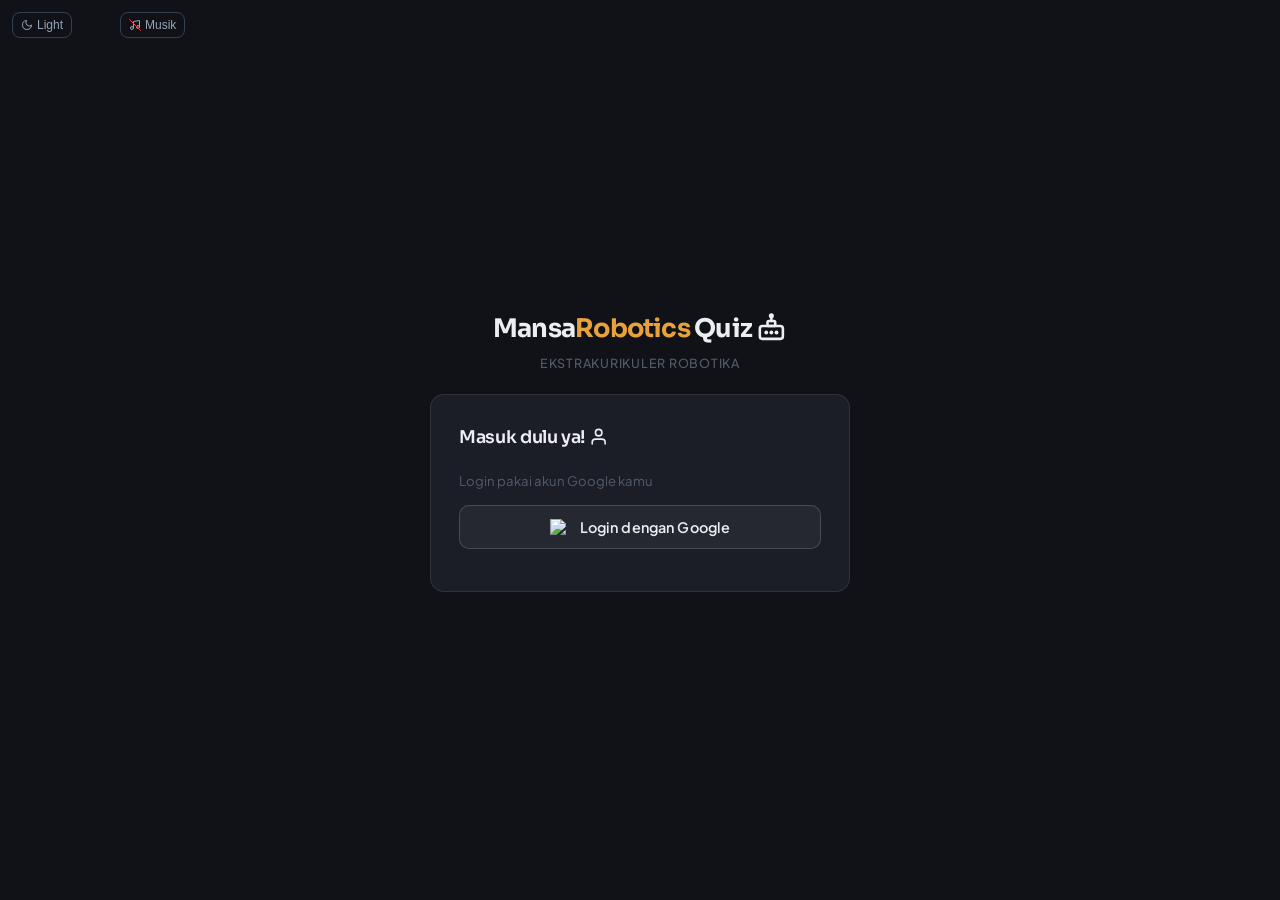
==== index.html @ 4b25a46f "Update index.html" ====
<!DOCTYPE html>
<html lang="id">
<head>
  <meta charset="UTF-8" />
  <meta name="viewport" content="width=device-width, initial-scale=1.0"/>
  <title>Mansa Robotics Quiz</title>
  <link rel="stylesheet" href="style.css" />
  <style>
    /* ===== LIGHT MODE ===== */
    body.light-mode { background:#f1f5f9 !important; color:#1e293b !important; }
    body.light-mode .card { background:#ffffff !important; border-color:#e2e8f0 !important; }
    body.light-mode .card h2, body.light-mode .card p { color:#1e293b !important; }
    body.light-mode .info-text { color:#475569 !important; }
    body.light-mode input[type="text"] { background:#f8fafc !important; border-color:#cbd5e1 !important; color:#1e293b !important; }
    body.light-mode .player-list li { background:#f8fafc !important; border-color:#e2e8f0 !important; color:#1e293b !important; }
    body.light-mode .room-code { color:#0f172a !important; background:#e0f2fe !important; }
    body.light-mode .logo { color:#0f172a !important; }
    body.light-mode .logo span { color:#f97316 !important; }
    body.light-mode .subtitle { color:#64748b !important; }
    body.light-mode .option-btn { background:#f8fafc !important; border-color:#cbd5e1 !important; color:#1e293b !important; }
    body.light-mode .option-btn:hover { background:#e0f2fe !important; border-color:#38bdf8 !important; }
    body.light-mode .item-slot { background:#f1f5f9 !important; border-color:#cbd5e1 !important; }
    body.light-mode .item-label { color:#475569 !important; }
    body.light-mode .streak-bar { background:#e2e8f0 !important; }
    body.light-mode .quiz-header { background:#f8fafc !important; }
    body.light-mode .progress-bar { background:#e2e8f0 !important; }
    body.light-mode .leaderboard li { background:#f8fafc !important; border-color:#e2e8f0 !important; }
    body.light-mode .modal-box, body.light-mode .item-pick-box, body.light-mode .quit-modal-box { background:#ffffff !important; border-color:#e2e8f0 !important; color:#1e293b !important; }
    body.light-mode .target-list li { background:#f8fafc !important; color:#1e293b !important; }
    body.light-mode #theme-toggle { border-color:#cbd5e1 !important; color:#475569 !important; }
    body.light-mode .error-msg { background:#fef2f2 !important; color:#dc2626 !important; }
    body.light-mode .feedback-overlay { background:rgba(241,245,249,0.85) !important; }
    body.light-mode .score-display { background:#f8fafc !important; }
    /* Multiplier badge */
    .feedback-pts { transition: color 0.2s; }
  </style>
<body>

<!-- MUSIC TOGGLE BUTTON -->
<button id="music-toggle" onclick="toggleBGM()" title="Toggle Background Music" style="position:fixed;left:120px;top:12px;z-index:9999;background:transparent;border:1px solid #334155;border-radius:8px;padding:5px 8px;cursor:pointer;color:#94a3b8;font-size:0.75rem;display:flex;align-items:center;gap:4px">
  <svg id="music-icon-on" class="ico" viewBox="0 0 24 24" fill="none" stroke="currentColor" stroke-width="2" stroke-linecap="round" stroke-linejoin="round" style="display:none"><path d="M9 18V5l12-2v13"/><circle cx="6" cy="18" r="3"/><circle cx="18" cy="16" r="3"/></svg>
  <svg id="music-icon-off" class="ico" viewBox="0 0 24 24" fill="none" stroke="currentColor" stroke-width="2" stroke-linecap="round" stroke-linejoin="round"><path d="M9 18V5l12-2v13"/><circle cx="6" cy="18" r="3"/><circle cx="18" cy="16" r="3"/><line x1="1" y1="1" x2="23" y2="23" stroke="#ef4444"/></svg>
  <span id="music-label">Musik</span>
</button>

<button id="theme-toggle" onclick="toggleTheme()" title="Toggle Dark/Light Mode" style="position:fixed;left:12px;top:12px;z-index:9999;background:transparent;border:1px solid #334155;border-radius:8px;padding:5px 8px;cursor:pointer;color:#94a3b8;font-size:0.75rem;display:flex;align-items:center;gap:4px">
  <svg id="theme-icon-dark" class="ico" viewBox="0 0 24 24" fill="none" stroke="currentColor" stroke-width="2" stroke-linecap="round" stroke-linejoin="round"><path d="M21 12.79A9 9 0 1 1 11.21 3 7 7 0 0 0 21 12.79z"/></svg>
  <svg id="theme-icon-light" class="ico" viewBox="0 0 24 24" fill="none" stroke="currentColor" stroke-width="2" stroke-linecap="round" stroke-linejoin="round" style="display:none"><circle cx="12" cy="12" r="5"/><line x1="12" y1="1" x2="12" y2="3"/><line x1="12" y1="21" x2="12" y2="23"/><line x1="4.22" y1="4.22" x2="5.64" y2="5.64"/><line x1="18.36" y1="18.36" x2="19.78" y2="19.78"/><line x1="1" y1="12" x2="3" y2="12"/><line x1="21" y1="12" x2="23" y2="12"/><line x1="4.22" y1="19.78" x2="5.64" y2="18.36"/><line x1="18.36" y1="5.64" x2="19.78" y2="4.22"/></svg>
  <span id="theme-label">Light</span>
</button>

<div style="text-align:center">
  <div class="logo">Mansa<span>Robotics</span> Quiz <svg class="ico" viewBox="0 0 24 24" fill="none" stroke="currentColor" stroke-width="2" stroke-linecap="round" stroke-linejoin="round"><rect x="3" y="11" width="18" height="10" rx="2"/><rect x="9" y="7" width="6" height="4" rx="1"/><line x1="12" y1="7" x2="12" y2="4"/><circle cx="12" cy="3" r="1"/><line x1="8" y1="16" x2="8" y2="16" stroke-width="3"/><line x1="12" y1="16" x2="12" y2="16" stroke-width="3"/><line x1="16" y1="16" x2="16" y2="16" stroke-width="3"/></svg></div>
  <div class="subtitle">Ekstrakurikuler Robotika</div>
</div>

<!-- SCREEN: LOGIN -->
<div class="card screen active" id="screen-login">
  <h2>Masuk dulu ya! <svg class="ico" viewBox="0 0 24 24" fill="none" stroke="currentColor" stroke-width="2" stroke-linecap="round" stroke-linejoin="round"><path d="M20 21v-2a4 4 0 0 0-4-4H8a4 4 0 0 0-4 4v2"/><circle cx="12" cy="7" r="4"/></svg></h2>
  <p class="info-text">Login pakai akun Google kamu</p>
  <button class="btn btn-google" onclick="loginGoogle()">
    <img src="https://www.gstatic.com/firebasejs/ui/2.0.0/images/auth/google.svg" width="20"/>
    Login dengan Google
  </button>
  <div id="login-error" class="error-msg" style="display:none"></div>
</div>

<!-- SCREEN: FILL NAME -->
<div class="card screen" id="screen-name">
  <h2>Siapa namamu? <svg class="ico" viewBox="0 0 24 24" fill="none" stroke="currentColor" stroke-width="2" stroke-linecap="round" stroke-linejoin="round"><path d="M11 4H4a2 2 0 0 0-2 2v14a2 2 0 0 0 2 2h14a2 2 0 0 0 2-2v-7"/><path d="M18.5 2.5a2.121 2.121 0 0 1 3 3L12 15l-4 1 1-4 9.5-9.5z"/></svg></h2>
  <p class="info-text">Masukkan nama panggilan kamu</p>
  <input type="text" id="input-name" placeholder="Nama panggilan..." maxlength="20" />
  <div id="name-error" class="error-msg" style="display:none"></div>
  <button class="btn btn-primary" onclick="saveName()">Lanjut</button>
</div>

<!-- SCREEN: JOIN ROOM -->
<div class="card screen" id="screen-join">
  <h2>Gabung Room <svg class="ico" viewBox="0 0 24 24" fill="none" stroke="currentColor" stroke-width="2" stroke-linecap="round" stroke-linejoin="round"><line x1="6" y1="12" x2="10" y2="12"/><line x1="8" y1="10" x2="8" y2="14"/><circle cx="15" cy="11" r="1"/><circle cx="17" cy="13" r="1"/><path d="M4 6h16l2 12H2z"/></svg></h2>
  <div style="display:flex;align-items:center;justify-content:space-between;margin-bottom:4px">
    <p class="info-text" style="margin:0">Halo, <b id="join-display-name" style="color:#38bdf8"></b>!</p>
    <button onclick="openEditNameModal()" style="background:transparent;border:1px solid #334155;border-radius:7px;padding:3px 10px;font-size:0.75rem;color:#94a3b8;cursor:pointer;display:flex;align-items:center;gap:4px"><svg class="ico" viewBox="0 0 24 24" fill="none" stroke="currentColor" stroke-width="2" stroke-linecap="round" stroke-linejoin="round"><path d="M11 4H4a2 2 0 0 0-2 2v14a2 2 0 0 0 2 2h14a2 2 0 0 0 2-2v-7"/><path d="M18.5 2.5a2.121 2.121 0 0 1 3 3L12 15l-4 1 1-4 9.5-9.5z"/></svg> Edit Nama</button>
  </div>
  <p class="info-text">Minta kode room ke adminmu!</p>
  <input type="text" id="input-room-code" placeholder="Kode Room (4 huruf)..." maxlength="4" style="text-transform:uppercase;letter-spacing:4px;font-size:1.3rem;text-align:center" />
  <div id="join-error" class="error-msg" style="display:none"></div>
  <!-- REJOIN BANNER: muncul jika ada sesi aktif dalam grace period -->
  <div id="rejoin-banner" style="display:none;background:#0c1f35;border:1px solid #38bdf8;border-radius:12px;padding:12px 16px;margin-bottom:8px;text-align:center">
    <div style="color:#38bdf8;font-weight:700;font-size:0.9rem;margin-bottom:4px">⚡ Sesi Aktif Ditemukan!</div>
    <div style="color:#94a3b8;font-size:0.78rem;margin-bottom:10px">Room <b id="rejoin-room-code-display" style="color:#f97316"></b> — sisa waktu rejoin: <b id="rejoin-countdown-display" style="color:#22c55e">60</b>s</div>
    <button class="btn btn-primary" style="margin:0;padding:8px 20px;font-size:0.85rem" onclick="doRejoin()">⚡ Lanjutkan Quiz</button>
  </div>
  <button class="btn btn-primary" onclick="joinRoom()">Masuk Room</button>
  <button class="btn btn-outline" onclick="logout()">Ganti Akun</button>
  <p style="margin-top:18px;font-size:0.72rem;color:#475569;text-align:center;letter-spacing:0.03em">made by <span style="color:#38bdf8;font-weight:600">mas rahullll</span> &amp; <span style="color:#f97316;font-weight:600">rv</span></p>
</div>

<!-- SCREEN: WAITING ROOM -->
<div class="card screen" id="screen-waiting">
  <h2>Ruang Tunggu <svg class="ico" viewBox="0 0 24 24" fill="none" stroke="currentColor" stroke-width="2" stroke-linecap="round" stroke-linejoin="round"><path d="M5 22h14M5 2h14M17 22v-4.172a2 2 0 0 0-.586-1.414L12 12l-4.414 4.414A2 2 0 0 0 7 17.828V22M7 2v4.172a2 2 0 0 1 .586 1.414L12 12l4.414-4.414A2 2 0 0 0 17 6.172V2"/></svg></h2>
  <p class="info-text">Kode Room:</p>
  <div class="room-code" id="display-room-code">????</div>
  <div style="display:flex;align-items:center;justify-content:space-between;margin:8px 0 2px">
    <p class="info-text" style="margin:0">Yang sudah join:</p>
    <button onclick="openEditNameModal()" style="background:transparent;border:1px solid #334155;border-radius:7px;padding:3px 10px;font-size:0.75rem;color:#94a3b8;cursor:pointer;display:flex;align-items:center;gap:4px"><svg class="ico" viewBox="0 0 24 24" fill="none" stroke="currentColor" stroke-width="2" stroke-linecap="round" stroke-linejoin="round"><path d="M11 4H4a2 2 0 0 0-2 2v14a2 2 0 0 0 2 2h14a2 2 0 0 0 2-2v-7"/><path d="M18.5 2.5a2.121 2.121 0 0 1 3 3L12 15l-4 1 1-4 9.5-9.5z"/></svg> Edit Nama</button>
  </div>
  <ul class="player-list" id="player-list"></ul>
  <p class="waiting-msg pulse" id="waiting-status">Menunggu admin memulai quiz...</p>

  <!-- EMOT BAR WAITING -->
  <div class="emot-bar" id="emot-bar-waiting">
    <span onclick="sendEmot('🔥')">🔥</span>
    <span onclick="sendEmot('😂')">😂</span>
    <span onclick="sendEmot('👍')">👍</span>
    <span onclick="sendEmot('😱')">😱</span>
    <span onclick="sendEmot('💀')">💀</span>
    <span onclick="sendEmot('🎉')">🎉</span>
  </div>
</div>

<!-- SCREEN: BREAK / MID-LEADERBOARD -->
<div class="card screen" id="screen-break">
  <h2><svg class="ico" viewBox="0 0 24 24" fill="none" stroke="currentColor" stroke-width="2" stroke-linecap="round" stroke-linejoin="round"><rect x="6" y="4" width="4" height="16"/><rect x="14" y="4" width="4" height="16"/></svg> Jeda Sebentar!</h2>
  <div class="score-display" style="margin-bottom:12px">
    <div class="big" id="break-my-score">0</div>
    <div class="label">Poin kamu sekarang</div>
  </div>
  <p style="font-size:0.85rem;color:#64748b;margin-bottom:10px">Peringkat sementara:</p>
  <ul class="leaderboard" id="break-leaderboard"></ul>
  <div style="text-align:center;margin-top:16px">
    <div id="break-countdown" style="font-size:0.9rem;color:#64748b">Menunggu admin lanjutkan sesi berikutnya...</div>
  </div>
</div>

<!-- SCREEN: QUIZ -->
<div class="card screen" id="screen-quiz">
  <div class="quiz-header">
    <div class="q-number" id="q-number">Soal 1 / 10</div>
    <div class="timer" id="timer">15</div>
  </div>
  <div class="progress-bar"><div class="progress-fill" id="progress-fill" style="width:10%"></div></div>
  <div class="question-text" id="question-text">Loading...</div>
  <div class="options" id="options-container"></div>
  <div id="rank-badge" style="margin-top:14px;text-align:center;font-size:0.82rem;color:#64748b;min-height:20px"></div>

  <!-- STREAK + ITEM BAR -->
  <div style="margin-top:12px;background:#0f172a;border-radius:10px;padding:10px 8px;">
    <div class="streak-bar">
      <span class="streak-label">Streak:</span>
      <div class="streak-dot" id="streak-dot-0"></div>
      <div class="streak-dot" id="streak-dot-1"></div>
      <div class="streak-dot" id="streak-dot-2"></div>
    </div>
    <div class="item-bar">
      <div class="item-slot empty" id="item-shield" onclick="useItem('shield')" title="Shield: Tahan 1 serangan">
        <div class="item-icon"><svg class="ico" viewBox="0 0 24 24" fill="none" stroke="currentColor" stroke-width="2" stroke-linecap="round" stroke-linejoin="round"><path d="M12 22s8-4 8-10V5l-8-3-8 3v7c0 6 8 10 8 10z"/></svg></div>
        <div class="item-label">SHIELD</div>
        <div class="item-count" id="shield-count" style="display:none">0</div>
      </div>
      <div class="item-slot empty" id="item-gun" onclick="useItem('gun')" title="Gun: Serang -50 poin player lain">
        <div class="item-icon"><svg class="ico" viewBox="0 0 24 24" fill="none" stroke="currentColor" stroke-width="2" stroke-linecap="round" stroke-linejoin="round"><path d="M21 15V9H9l-2 3H4a2 2 0 0 0-2 2v1a2 2 0 0 0 2 2h3l2 2h8v-4z"/><line x1="9" y1="12" x2="9" y2="12" stroke-width="3" stroke-linecap="round"/></svg></div>
        <div class="item-label">GUN</div>
        <div class="item-count" id="gun-count" style="display:none">0</div>
      </div>
      <div class="item-slot empty" id="item-hint" onclick="useItem('hint')" title="Hint: Hapus 1 jawaban salah">
        <div class="item-icon"><svg class="ico" viewBox="0 0 24 24" fill="none" stroke="currentColor" stroke-width="2" stroke-linecap="round" stroke-linejoin="round"><circle cx="12" cy="12" r="10"/><line x1="12" y1="8" x2="12" y2="12"/><line x1="12" y1="16" x2="12.01" y2="16" stroke-width="3"/></svg></div>
        <div class="item-label">HINT</div>
        <div class="item-count" id="hint-count" style="display:none">0</div>
      </div>
      <div class="item-slot empty" id="item-doublePoints" onclick="useItem('doublePoints')" title="2× Poin: Poin soal berikutnya ×2">
        <div class="item-icon"><svg class="ico" viewBox="0 0 24 24" fill="none" stroke="currentColor" stroke-width="2" stroke-linecap="round" stroke-linejoin="round"><polygon points="12 2 15.09 8.26 22 9.27 17 14.14 18.18 21.02 12 17.77 5.82 21.02 7 14.14 2 9.27 8.91 8.26 12 2"/></svg></div>
        <div class="item-label">2×</div>
        <div class="item-count" id="doublePoints-count" style="display:none">0</div>
      </div>
      <div class="item-slot empty" id="item-freezeTimer" onclick="useItem('freezeTimer')" title="Freeze: Bekukan timer soal berikutnya">
        <div class="item-icon"><svg class="ico" viewBox="0 0 24 24" fill="none" stroke="currentColor" stroke-width="2" stroke-linecap="round" stroke-linejoin="round"><circle cx="12" cy="12" r="10"/><polyline points="12 6 12 12 16 14"/></svg></div>
        <div class="item-label">FREEZE</div>
        <div class="item-count" id="freezeTimer-count" style="display:none">0</div>
      </div>
    </div>
  </div>

  <button id="btn-user-next" class="btn btn-primary" style="margin-top:12px;display:none" onclick="userNextQuestion()">Soal Berikutnya <svg class="ico" viewBox="0 0 24 24" fill="none" stroke="currentColor" stroke-width="2.5" stroke-linecap="round" stroke-linejoin="round"><polyline points="9 18 15 12 9 6"/></svg></button>
  <div id="waiting-break-msg" style="display:none;margin-top:14px;text-align:center;color:#64748b;font-size:0.85rem">
    <svg class="ico" style="opacity:0.5" viewBox="0 0 24 24" fill="none" stroke="currentColor" stroke-width="2" stroke-linecap="round" stroke-linejoin="round"><path d="M5 22h14M5 2h14M17 22v-4.172a2 2 0 0 0-.586-1.414L12 12l-4.414 4.414A2 2 0 0 0 7 17.828V22M7 2v4.172a2 2 0 0 1 .586 1.414L12 12l4.414-4.414A2 2 0 0 0 17 6.172V2"/></svg> Menunggu peserta lain selesai...
  </div>

  <!-- EMOT BAR QUIZ -->
  <div class="emot-bar" id="emot-bar-quiz">
    <span onclick="sendEmot('🔥')">🔥</span>
    <span onclick="sendEmot('😂')">😂</span>
    <span onclick="sendEmot('👍')">👍</span>
    <span onclick="sendEmot('😱')">😱</span>
    <span onclick="sendEmot('💀')">💀</span>
    <span onclick="sendEmot('🎉')">🎉</span>
  </div>
</div>

<!-- EDIT NAME MODAL -->
<div class="modal-overlay" id="edit-name-modal" style="display:none">
  <div class="modal-box">
    <h3><svg class="ico" viewBox="0 0 24 24" fill="none" stroke="currentColor" stroke-width="2" stroke-linecap="round" stroke-linejoin="round"><path d="M11 4H4a2 2 0 0 0-2 2v14a2 2 0 0 0 2 2h14a2 2 0 0 0 2-2v-7"/><path d="M18.5 2.5a2.121 2.121 0 0 1 3 3L12 15l-4 1 1-4 9.5-9.5z"/></svg> Edit Nama</h3>
    <input type="text" id="edit-name-input" placeholder="Nama panggilan baru..." maxlength="20" style="width:100%;padding:10px 14px;border-radius:10px;border:1px solid #334155;background:#0f172a;color:#e2e8f0;font-size:1rem;outline:none;box-sizing:border-box;margin:10px 0" />
    <div id="edit-name-error" class="error-msg" style="display:none"></div>
    <div style="display:flex;gap:8px;margin-top:4px">
      <button class="modal-cancel" onclick="closeEditNameModal()" style="flex:1">Batal</button>
      <button class="btn btn-primary" onclick="saveEditName()" style="flex:1;margin:0">Simpan</button>
    </div>
  </div>
</div>

<!-- ITEM PICK MODAL -->
<div class="item-pick-modal" id="item-pick-modal" style="display:none">
  <div class="item-pick-box">
    <h3><svg class="ico" viewBox="0 0 24 24" fill="none" stroke="currentColor" stroke-width="2" stroke-linecap="round" stroke-linejoin="round"><path d="M8.5 14.5A2.5 2.5 0 0 0 11 12c0-1.38-.5-2-1-3-1.072-2.143-.224-4.054 2-6 .5 2.5 2 4.9 4 6.5 2 1.6 3 3.5 3 5.5a7 7 0 1 1-14 0c0-1.153.433-2.294 1-3a2.5 2.5 0 0 0 2.5 2.5z"/></svg> STREAK! Pilih Item Kamu!</h3>
    <p>3 jawaban benar berturut-turut — kamu berhak dapat 1 item!</p>
    <div class="item-pick-grid">
      <div class="item-pick-btn" onclick="pickItem('shield')">
        <div class="pick-icon"><svg class="ico" viewBox="0 0 24 24" fill="none" stroke="currentColor" stroke-width="2" stroke-linecap="round" stroke-linejoin="round"><path d="M12 22s8-4 8-10V5l-8-3-8 3v7c0 6 8 10 8 10z"/></svg></div>
        <div class="pick-name">SHIELD</div>
        <div class="pick-desc">Tahan 1 serangan dari player lain</div>
      </div>
      <div class="item-pick-btn" onclick="pickItem('gun')">
        <div class="pick-icon"><svg class="ico" viewBox="0 0 24 24" fill="none" stroke="currentColor" stroke-width="2" stroke-linecap="round" stroke-linejoin="round"><path d="M21 15V9H9l-2 3H4a2 2 0 0 0-2 2v1a2 2 0 0 0 2 2h3l2 2h8v-4z"/><line x1="9" y1="12" x2="9" y2="12" stroke-width="3" stroke-linecap="round"/></svg></div>
        <div class="pick-name">GUN</div>
        <div class="pick-desc">Serang player lain, -50 poin</div>
      </div>
      <div class="item-pick-btn" onclick="pickItem('hint')">
        <div class="pick-icon"><svg class="ico" viewBox="0 0 24 24" fill="none" stroke="currentColor" stroke-width="2" stroke-linecap="round" stroke-linejoin="round"><circle cx="12" cy="12" r="10"/><line x1="12" y1="8" x2="12" y2="12"/><line x1="12" y1="16" x2="12.01" y2="16" stroke-width="3"/></svg></div>
        <div class="pick-name">HINT</div>
        <div class="pick-desc">Hapus 1 jawaban salah (1 soal)</div>
      </div>
      <div class="item-pick-btn" onclick="pickItem('doublePoints')">
        <div class="pick-icon"><svg class="ico" viewBox="0 0 24 24" fill="none" stroke="currentColor" stroke-width="2" stroke-linecap="round" stroke-linejoin="round"><polygon points="12 2 15.09 8.26 22 9.27 17 14.14 18.18 21.02 12 17.77 5.82 21.02 7 14.14 2 9.27 8.91 8.26 12 2"/></svg></div>
        <div class="pick-name">2× POIN</div>
        <div class="pick-desc">Poin soal berikutnya dikalikan 2×</div>
      </div>
      <div class="item-pick-btn" onclick="pickItem('freezeTimer')">
        <div class="pick-icon"><svg class="ico" viewBox="0 0 24 24" fill="none" stroke="currentColor" stroke-width="2" stroke-linecap="round" stroke-linejoin="round"><circle cx="12" cy="12" r="10"/><polyline points="12 6 12 12 16 14"/><line x1="2" y1="2" x2="22" y2="22" stroke="#38bdf8"/></svg></div>
        <div class="pick-name">FREEZE</div>
        <div class="pick-desc">Bekukan timer soal berikutnya</div>
      </div>
    </div>
  </div>
</div>

<!-- ATTACK TARGET MODAL -->
<div class="modal-overlay" id="attack-modal" style="display:none">
  <div class="modal-box">
    <h3><svg class="ico" viewBox="0 0 24 24" fill="none" stroke="currentColor" stroke-width="2" stroke-linecap="round" stroke-linejoin="round"><path d="M21 15V9H9l-2 3H4a2 2 0 0 0-2 2v1a2 2 0 0 0 2 2h3l2 2h8v-4z"/><line x1="9" y1="12" x2="9" y2="12" stroke-width="3" stroke-linecap="round"/></svg> Pilih target serangan:</h3>
    <ul class="target-list" id="target-list"></ul>
    <button class="modal-cancel" onclick="closeAttackModal()">Batal</button>
  </div>
</div>

<!-- SCREEN: RESULT -->
<div class="card screen" id="screen-result">
  <h2>Hasil Quiz <svg class="ico" viewBox="0 0 24 24" fill="none" stroke="currentColor" stroke-width="2" stroke-linecap="round" stroke-linejoin="round"><polyline points="8 21 12 17 16 21"/><line x1="12" y1="17" x2="12" y2="11"/><path d="M7 4h10l-1 7a5 5 0 0 1-8 0z"/><path d="M4 7h3M17 7h3"/></svg></h2>
  <div class="score-display">
    <div class="big" id="my-score">0</div>
    <div class="label">Poin kamu</div>
  </div>
  <div style="display:flex;justify-content:center;gap:24px;margin:-8px 0 16px">
    <div style="text-align:center;background:#0f172a;border-radius:10px;padding:10px 20px;flex:1">
      <div style="font-size:1.4rem;font-weight:800;color:#22c55e" id="my-accuracy">0%</div>
      <div style="font-size:0.75rem;color:#64748b;margin-top:2px">Akurasi</div>
    </div>
    <div style="text-align:center;background:#0f172a;border-radius:10px;padding:10px 20px;flex:1">
      <div style="font-size:1.4rem;font-weight:800;color:#38bdf8" id="my-correct-count">0/0</div>
      <div style="font-size:0.75rem;color:#64748b;margin-top:2px">Jawaban Benar</div>
    </div>
  </div>
  <p style="font-size:0.85rem;color:#64748b;margin-bottom:12px">Peringkat semua peserta:</p>
  <ul class="leaderboard" id="leaderboard"></ul>
  <div style="margin-top:16px;padding:12px;background:#0f172a;border-radius:10px;text-align:center">
    <div class="pulse" style="color:#64748b;font-size:0.85rem"><svg class="ico" style="opacity:0.5" viewBox="0 0 24 24" fill="none" stroke="currentColor" stroke-width="2" stroke-linecap="round" stroke-linejoin="round"><path d="M5 22h14M5 2h14M17 22v-4.172a2 2 0 0 0-.586-1.414L12 12l-4.414 4.414A2 2 0 0 0 7 17.828V22M7 2v4.172a2 2 0 0 1 .586 1.414L12 12l4.414-4.414A2 2 0 0 0 17 6.172V2"/></svg> Menunggu admin untuk mulai ulang atau selesai...</div>
  </div>
  <button class="btn btn-outline" style="margin-top:12px" onclick="backToLobby()">Keluar Room</button>
</div>

<!-- FEEDBACK OVERLAY -->
<div class="feedback-overlay" id="feedback-overlay" style="display:none">
  <div class="feedback-box" id="feedback-box">
    <div id="feedback-icon"><svg class="ico" viewBox="0 0 24 24" fill="none" stroke="currentColor" stroke-width="2.5" stroke-linecap="round" stroke-linejoin="round"><polyline points="20 6 9 17 4 12"/></svg></div>
    <div id="feedback-text">Benar!</div>
    <div class="pts" id="feedback-pts">+100</div>
  </div>
</div>

<!-- QUIT BUTTON (fixed, muncul di waiting/quiz/break) -->
<button class="quit-btn" id="quit-btn" onclick="showQuitModal()"><svg class="ico" viewBox="0 0 24 24" fill="none" stroke="currentColor" stroke-width="2.5" stroke-linecap="round" stroke-linejoin="round"><line x1="18" y1="6" x2="6" y2="18"/><line x1="6" y1="6" x2="18" y2="18"/></svg> Keluar Room</button>

<!-- QUIT CONFIRM MODAL -->
<div class="quit-modal" id="quit-modal" style="display:none">
  <div class="quit-modal-box">
    <div class="icon"><svg class="ico" viewBox="0 0 24 24" fill="none" stroke="currentColor" stroke-width="2" stroke-linecap="round" stroke-linejoin="round"><path d="M13 4h3a2 2 0 0 1 2 2v14"/><path d="M2 20h3"/><path d="M13 20h9"/><path d="M13 4L6 6v14l7 2V4z"/><circle cx="11" cy="12" r="1" fill="currentColor" stroke="none"/></svg></div>
    <h3>Keluar dari Room?</h3>
    <p>Kamu akan keluar dari quiz ini.<br>Kamu punya <b style="color:#38bdf8">60 detik</b> untuk rejoin dengan kode yang sama dan melanjutkan sesi.</p>
    <div class="quit-modal-actions">
      <button class="btn-cancel-quit" onclick="hideQuitModal()">Batal</button>
      <button class="btn-confirm-quit" onclick="confirmQuit()">Keluar</button>
    </div>
  </div>
</div>

<!-- COUNTDOWN OVERLAY -->
<div class="countdown-overlay" id="countdown-overlay" style="display:none">
  <div class="countdown-number" id="countdown-number">3</div>
  <div class="countdown-label" id="countdown-label">BERSIAP...</div>
</div>

<!-- Firebase SDKs -->
<script type="module">
import { initializeApp } from "https://www.gstatic.com/firebasejs/10.12.2/firebase-app.js";
import {
  getAuth, signInWithPopup, GoogleAuthProvider, signOut, onAuthStateChanged
} from "https://www.gstatic.com/firebasejs/10.12.2/firebase-auth.js";
import {
  getDatabase, ref, set, get, update, onValue, off, push, remove, serverTimestamp
} from "https://www.gstatic.com/firebasejs/10.12.2/firebase-database.js";

const firebaseConfig = {
  apiKey: "AIzaSyCj6qd8uuvNJsTzRQx70Zf33JdfRGlYrGw",
  authDomain: "eskulrobiticsquiz.firebaseapp.com",
  projectId: "eskulrobiticsquiz",
  storageBucket: "eskulrobiticsquiz.firebasestorage.app",
  messagingSenderId: "931040095128",
  appId: "1:931040095128:web:d325524233399b01eed9ed",
  measurementId: "G-85M745SY79",
  databaseURL: "https://eskulrobiticsquiz-default-rtdb.asia-southeast1.firebasedatabase.app/"
};

const app = initializeApp(firebaseConfig);
const auth = getAuth(app);
const db = getDatabase(app);

// ===== AUDIO ENGINE =====
let _audioCtx = null;
function getAudioCtx() {
  if (!_audioCtx) _audioCtx = new (window.AudioContext || window.webkitAudioContext)();
  return _audioCtx;
}

function playTone({ freq = 440, type = 'sine', duration = 0.15, volume = 0.4, delay = 0, fadeOut = true }) {
  try {
    const ctx = getAudioCtx();
    const osc = ctx.createOscillator();
    const gain = ctx.createGain();
    osc.connect(gain);
    gain.connect(ctx.destination);
    osc.type = type;
    osc.frequency.setValueAtTime(freq, ctx.currentTime + delay);
    gain.gain.setValueAtTime(volume, ctx.currentTime + delay);
    if (fadeOut) gain.gain.exponentialRampToValueAtTime(0.001, ctx.currentTime + delay + duration);
    osc.start(ctx.currentTime + delay);
    osc.stop(ctx.currentTime + delay + duration + 0.01);
  } catch(e) {}
}

const SFX = {
  correct() {
    // Nada naik ceria: C5 → E5 → G5
    playTone({ freq: 523, type: 'sine', duration: 0.12, volume: 0.35 });
    playTone({ freq: 659, type: 'sine', duration: 0.12, volume: 0.35, delay: 0.1 });
    playTone({ freq: 784, type: 'sine', duration: 0.22, volume: 0.4,  delay: 0.2 });
  },
  wrong() {
    // Bzzzt turun
    playTone({ freq: 220, type: 'sawtooth', duration: 0.08, volume: 0.3 });
    playTone({ freq: 180, type: 'sawtooth', duration: 0.1,  volume: 0.25, delay: 0.09 });
    playTone({ freq: 140, type: 'sawtooth', duration: 0.15, volume: 0.2,  delay: 0.18 });
  },
  streak() {
    // Fanfare naik makin tinggi
    [523, 659, 784, 1047].forEach((f, i) =>
      playTone({ freq: f, type: 'triangle', duration: 0.13, volume: 0.38, delay: i * 0.1 })
    );
  },
  attack() {
    // Thud berat + distorsi
    playTone({ freq: 100, type: 'sawtooth', duration: 0.25, volume: 0.5 });
    playTone({ freq: 80,  type: 'square',   duration: 0.3,  volume: 0.3, delay: 0.05 });
  },
  shield() {
    // Metalik "kling"
    playTone({ freq: 1200, type: 'triangle', duration: 0.08, volume: 0.35 });
    playTone({ freq: 900,  type: 'triangle', duration: 0.15, volume: 0.25, delay: 0.07 });
  },
  countdownTick() {
    // Tick pendek
    playTone({ freq: 880, type: 'sine', duration: 0.08, volume: 0.3 });
  },
  countdownGo() {
    // Swoosh naik
    playTone({ freq: 400,  type: 'sine', duration: 0.06, volume: 0.4 });
    playTone({ freq: 700,  type: 'sine', duration: 0.08, volume: 0.45, delay: 0.06 });
    playTone({ freq: 1050, type: 'sine', duration: 0.1,  volume: 0.5,  delay: 0.13 });
    playTone({ freq: 1400, type: 'triangle', duration: 0.25, volume: 0.4, delay: 0.22 });
  },
  victory() {
    // Melodi victory kecil
    const notes = [523, 523, 784, 659, 523, 784, 1047];
    const times = [0, 0.18, 0.36, 0.54, 0.72, 0.86, 1.0];
    notes.forEach((f, i) =>
      playTone({ freq: f, type: 'triangle', duration: i === 6 ? 0.5 : 0.18, volume: 0.38, delay: times[i] })
    );
  },
  timeout() {
    // Nada turun cepet
    playTone({ freq: 330, type: 'sine', duration: 0.12, volume: 0.3 });
    playTone({ freq: 220, type: 'sine', duration: 0.2,  volume: 0.25, delay: 0.1 });
  }
};

// ===== QUESTIONS BANK (loaded from soal.json) =====
let QUESTIONS = {};
async function loadQuestions() {
  if (Object.keys(QUESTIONS).length > 0) return; // sudah di-load
  try {
    const res = await fetch('soal.json');
    QUESTIONS = await res.json();
  } catch(e) {
    console.error('Gagal load soal.json:', e);
  }
}

// ===== STATE =====
let currentUser = null;
let currentRoom = null;
let myName = "";
let myLevel = 1;   // level pemain: 1, 2, atau 3 (diambil dari Firebase)
let myScore = 0;
let currentQ = 0;          // soal yang sedang dikerjakan USER INI (bukan global)
let answered = false;
let timerInterval = null;
let roomListeners = [];
let questions = [];
let breakCountdownInterval = null;
let myBreakEvery = 5;      // diambil dari Firebase saat quiz mulai
let waitingAtBreak = false; // user sudah selesai batch, nunggu admin lanjut

// ===== ITEM STATE =====
let myCorrect = 0;         // total jawaban benar (untuk accuracy)
let myStreak = 0;          // consecutive correct answers
let myItems = { shield: 0, gun: 0, hint: 0, doublePoints: 0, freezeTimer: 0 };
let doublePointsActive = false;   // aktif untuk soal berikutnya
let freezeTimerActive = false;    // aktif untuk soal berikutnya
let hintUsedThisQuestion = false; // hint only works once per question
let currentShuffledAns = 0;       // index jawaban benar setelah opsi di-shuffle
let attackListener = null;
let streakThreshold = 3;   // diambil dari Firebase (setting admin)

// ===== ACTIVITY LOG WRITER =====
async function writeLog(code, data) {
  if (!code) return;
  try {
    const logsRef = ref(db, `rooms/${code}/logs`);
    const key = `${Date.now()}_${Math.random().toString(36).slice(2,6)}`;
    await set(ref(db, `rooms/${code}/logs/${key}`), { ...data, ts: Date.now() });
  } catch(e) {}
}

// ===== HELPERS =====
function levelBadge(level) {
  const colors = { 1: '#22c55e', 2: '#f97316', 3: '#ef4444' };
  const labels = { 1: 'L1', 2: 'L2', 3: 'L3' };
  const c = colors[level] || '#64748b';
  const l = labels[level] || `L${level}`;
  return `<span style="font-size:0.65rem;font-weight:700;background:${c}22;color:${c};border:1px solid ${c}55;border-radius:5px;padding:1px 5px;margin-left:4px;vertical-align:middle">${l}</span>`;
}

function showScreen(id) {
  document.querySelectorAll('.screen').forEach(s => s.classList.remove('active'));
  document.getElementById('screen-' + id).classList.add('active');
}
function showError(id, msg) {
  const el = document.getElementById(id);
  el.textContent = msg;
  el.style.display = 'block';
  setTimeout(() => el.style.display = 'none', 3000);
}
function clearListeners() {
  // FIX #3: onValue() mengembalikan unsubscribe function — panggil langsung
  roomListeners.forEach(unsub => typeof unsub === 'function' && unsub());
  roomListeners = [];
  clearInterval(breakCountdownInterval);
  if (attackListener) { attackListener(); attackListener = null; }
}

// ===== AUTH =====
window.loginGoogle = async function() {
  try {
    const provider = new GoogleAuthProvider();
    await signInWithPopup(auth, provider);
  } catch(e) {
    showError('login-error', 'Gagal login: ' + e.message);
  }
};

window.logout = async function() {
  await signOut(auth);
  currentRoom = null;
  myName = "";
  localStorage.removeItem('quizRoom');
  localStorage.removeItem('quizRoomQuitAt');
  showScreen('login');
};

onAuthStateChanged(auth, async user => {
  if (user) {
    currentUser = user;
    // Check if name already saved
    const snap = await get(ref(db, `users/${user.uid}/name`));
    if (snap.exists()) {
      myName = snap.val();
      // Load level from Firebase
      const levelSnap = await get(ref(db, `users/${user.uid}/level`));
      myLevel = levelSnap.exists() ? (levelSnap.val() || 1) : 1;
      // Ensure email is stored (in case it wasn't saved before)
      if (user.email) {
        await update(ref(db, `users/${user.uid}`), { email: user.email });
      }
      // Try to reconnect to saved room on refresh (using localStorage now)
      const savedRoom = localStorage.getItem('quizRoom');
      if (savedRoom) {
        const roomSnap = await get(ref(db, `rooms/${savedRoom}`));
        if (roomSnap.exists()) {
          const roomData = roomSnap.val();
          const status = roomData.status;
          currentRoom = savedRoom;
          if (status === 'waiting') {
            enterWaitingRoom(savedRoom);
          } else if (status === 'playing' || status === 'break') {
            await startQuiz(savedRoom);
          } else if (status === 'finished') {
            await showResult(savedRoom);
          } else {
            localStorage.removeItem('quizRoom');
            localStorage.removeItem('quizRoomQuitAt');
            showScreen('join');
          }
          return;
        } else {
          localStorage.removeItem('quizRoom');
          localStorage.removeItem('quizRoomQuitAt');
        }
      }
      showScreen('join');
      const nd = document.getElementById('join-display-name');
      if (nd) nd.textContent = myName;
      // Check if there's a grace-period rejoin available
      checkRejoinGrace();
    } else {
      showScreen('name');
    }
  } else {
    currentUser = null;
    showScreen('login');
  }
});

// ===== NAME =====
window.saveName = async function() {
  const val = document.getElementById('input-name').value.trim();
  if (!val || val.length < 2) return showError('name-error', 'Nama minimal 2 karakter!');
  myName = val;
  myLevel = 1; // default level
  await set(ref(db, `users/${currentUser.uid}`), {
    name: val,
    email: currentUser.email || '',
    level: 1,
    firstLogin: Date.now()
  });
  showScreen('join');
  const nd = document.getElementById('join-display-name');
  if (nd) nd.textContent = myName;
};

// ===== JOIN ROOM =====
window.joinRoom = async function() {
  const code = document.getElementById('input-room-code').value.trim().toUpperCase();
  if (code.length !== 4) return showError('join-error', 'Kode room harus 4 huruf!');

  const roomSnap = await get(ref(db, `rooms/${code}`));
  if (!roomSnap.exists()) return showError('join-error', 'Room tidak ditemukan! Cek kode lagi ya.');

  const roomData = roomSnap.val();
  if (roomData.status === 'playing') return showError('join-error', 'Quiz sudah dimulai, tunggu sesi berikutnya!');
  if (roomData.status === 'finished') return showError('join-error', 'Quiz sudah selesai!');

  currentRoom = code;
  localStorage.setItem('quizRoom', code);
  localStorage.removeItem('quizRoomQuitAt');
  // Add player to room (include level for leaderboard display)
  await set(ref(db, `rooms/${code}/players/${currentUser.uid}`), {
    name: myName,
    level: myLevel,
    score: 0,
    items: { shield: 0, gun: 0, hint: 0, doublePoints: 0, freezeTimer: 0 },
    streak: 0,
    joinedAt: serverTimestamp()
  });

  enterWaitingRoom(code);
};

// ===== WAITING ROOM =====
function enterWaitingRoom(code) {
  document.getElementById('display-room-code').textContent = code;
  showScreen('waiting');
  setQuitBtn(true);
  clearListeners();
  listenEmots(code);

  // Listen to players
  const playersRef = ref(db, `rooms/${code}/players`);
  const unsubPlayers = onValue(playersRef, snap => {
    const list = document.getElementById('player-list');
    list.innerHTML = '';
    if (snap.exists()) {
      Object.values(snap.val()).forEach(p => {
        const li = document.createElement('li');
        li.innerHTML = `${p.name}${levelBadge(p.level || 1)}`;
        list.appendChild(li);
      });
    }
  });
  roomListeners.push(unsubPlayers);

  // Listen to room status
  const statusRef = ref(db, `rooms/${code}/status`);
  const unsubStatus = onValue(statusRef, snap => {
    if (!snap.exists()) return;
    const status = snap.val();
    if (status === 'playing') {
      startQuiz(code);
    }
  });
  roomListeners.push(unsubStatus);

  // Update waiting message based on whether this is a replay
  get(ref(db, `rooms/${code}/adminBatchStart`)).then(snap => {
    const waitMsg = document.getElementById('waiting-status');
    if (waitMsg) {
      const isReplay = snap.exists() && snap.val() === 0;
      waitMsg.textContent = isReplay
        ? 'Ronde baru! Menunggu admin memulai quiz...'
        : 'Menunggu admin memulai quiz...';
    }
  });
}

// ===== QUIZ =====
async function startQuiz(code) {
  await loadQuestions();
  clearListeners();
  const roomSnap = await get(ref(db, `rooms/${code}`));
  const roomData = roomSnap.val();
  const theme = roomData.theme || 'dasar';
  const qCount = roomData.questionCount || 25;
  const shouldShuffle = roomData.shuffleQuestions || false;
  // Refresh level dari Firebase (bisa berubah kapan saja oleh admin)
  const freshLevelSnap = await get(ref(db, `users/${currentUser.uid}/level`));
  myLevel = freshLevelSnap.exists() ? (freshLevelSnap.val() || 1) : 1;
  // Simpan level terbaru ke data player di room
  await update(ref(db, `rooms/${code}/players/${currentUser.uid}`), { level: myLevel });

  // Filter soal sesuai level pemain
  let allQ = (QUESTIONS[theme] || []).filter(q => (q.level || 1) === myLevel);
  if (shouldShuffle) {
    allQ = [...allQ];
    for (let i = allQ.length - 1; i > 0; i--) {
      const j = Math.floor(Math.random() * (i + 1));
      [allQ[i], allQ[j]] = [allQ[j], allQ[i]];
    }
  }
  questions = allQ.slice(0, qCount);
  myBreakEvery = roomData.breakEvery ?? 5;
  streakThreshold = roomData.streakThreshold ?? 3;
  window._quizTimerDuration = roomData.timerDuration || 15;

  // Ambil skor dari Firebase (aman saat refresh)
  const scoreSnap = await get(ref(db, `rooms/${code}/players/${currentUser.uid}/score`));
  myScore = scoreSnap.exists() ? (scoreSnap.val() || 0) : 0;

  // Ambil progres soal user ini (aman saat refresh)
  const progressSnap = await get(ref(db, `rooms/${code}/players/${currentUser.uid}/myQuestion`));
  currentQ = progressSnap.exists() ? (progressSnap.val() || 0) : 0;

  waitingAtBreak = false;

  // Ambil jumlah jawaban benar dari Firebase (aman saat refresh)
  const correctSnap = await get(ref(db, `rooms/${code}/players/${currentUser.uid}/correct`));
  myCorrect = correctSnap.exists() ? (correctSnap.val() || 0) : 0;

  // Load item state from Firebase (aman saat refresh)
  const itemsSnap = await get(ref(db, `rooms/${code}/players/${currentUser.uid}/items`));
  if (itemsSnap.exists()) {
    myItems = Object.assign({ shield: 0, gun: 0, hint: 0, doublePoints: 0, freezeTimer: 0 }, itemsSnap.val());
  } else {
    myItems = { shield: 0, gun: 0, hint: 0, doublePoints: 0, freezeTimer: 0 };
  }
  const streakSnap = await get(ref(db, `rooms/${code}/players/${currentUser.uid}/streak`));
  myStreak = streakSnap.exists() ? (streakSnap.val() || 0) : 0;

  updateItemUI();
  updateStreakUI();
  setQuitBtn(true);

  listenToAdminSignal(code);
  listenToAttacks(code);
  listenEmots(code);

  // Countdown hanya untuk soal pertama (bukan resume/refresh di tengah)
  if (currentQ === 0) {
    showScreen('quiz');
    showCountdown(() => loadQuestion(currentQ, code));
  } else {
    showScreen('quiz');
    loadQuestion(currentQ, code);
  }
}

// ===== COUNTDOWN =====
function showCountdown(callback) {
  const overlay = document.getElementById('countdown-overlay');
  const numEl   = document.getElementById('countdown-number');
  const lblEl   = document.getElementById('countdown-label');

  overlay.style.display = 'flex';
  let count = 3;

  function tick() {
    if (count > 0) {
      numEl.className = 'countdown-number';
      numEl.textContent = count;
      lblEl.textContent = 'BERSIAP...';
      SFX.countdownTick();
      // Restart animasi dengan trick reflow
      void numEl.offsetWidth;
      numEl.style.animation = 'none';
      void numEl.offsetWidth;
      numEl.style.animation = '';
      count--;
      setTimeout(tick, 900);
    } else {
      // GO!
      numEl.className = 'countdown-number go';
      numEl.textContent = "LET'S GO! — MANSA ROBOTICS";
      lblEl.textContent = '';
      SFX.countdownGo();
      setTimeout(() => {
        overlay.style.display = 'none';
        callback();
      }, 1200);
    }
  }
  tick();
}

// Listen hanya untuk sinyal admin: force next batch atau quiz selesai
function listenToAdminSignal(code) {
  const roomRef = ref(db, `rooms/${code}`);
  const unsub = onValue(roomRef, snap => {
    if (!snap.exists()) return;
    const data = snap.val();
    const status = data.status;

    if (status === 'finished') { showResult(code); return; }

    // Admin force next: adminBatchStart naik, user yang nunggu di break boleh lanjut
    if (status === 'playing' && waitingAtBreak) {
      const adminBatch = data.adminBatchStart ?? 1;
      const myBatch = myBreakEvery > 0 ? Math.ceil(currentQ / myBreakEvery) : 0;
      if (adminBatch > myBatch) {
        waitingAtBreak = false;
        document.getElementById('waiting-break-msg').style.display = 'none';
        showScreen('quiz');
        loadQuestion(currentQ, code);
      }
    }
  });
  roomListeners.push(unsub);
}

function loadQuestion(index, code) {
  answered = false;
  hintUsedThisQuestion = false;
  // Hide next btn and waiting msg
  document.getElementById('btn-user-next').style.display = 'none';
  document.getElementById('waiting-break-msg').style.display = 'none';

  const rankEl = document.getElementById('rank-badge');
  if (rankEl) rankEl.innerHTML = '';
  updateRankBadge(code);
  const q = questions[index];
  document.getElementById('q-number').textContent = `Soal ${index+1} / ${questions.length}`;
  document.getElementById('progress-fill').style.width = `${((index+1)/questions.length)*100}%`;
  document.getElementById('question-text').textContent = q.q;

  const container = document.getElementById('options-container');
  container.innerHTML = '';
  // Acak posisi opsi jawaban, tapi lacak index jawaban benar yang baru
  const optIndexes = q.opts.map((_, i) => i);
  for (let i = optIndexes.length - 1; i > 0; i--) {
    const j = Math.floor(Math.random() * (i + 1));
    [optIndexes[i], optIndexes[j]] = [optIndexes[j], optIndexes[i]];
  }
  const shuffledCorrect = optIndexes.indexOf(q.ans);
  currentShuffledAns = shuffledCorrect;
  optIndexes.forEach((origIdx, newIdx) => {
    const btn = document.createElement('button');
    btn.className = 'option-btn';
    btn.textContent = q.opts[origIdx];
    btn.onclick = () => answer(newIdx, shuffledCorrect, btn, code, index);
    container.appendChild(btn);
  });

  startTimer(window._quizTimerDuration || 15, q, code);
}

let questionStartTime = 0;  // timestamp saat soal tampil

function startTimer(seconds, q, code) {
  questionStartTime = Date.now();
  clearInterval(timerInterval);
  // Freeze Timer: skip countdown if active
  if (freezeTimerActive) {
    freezeTimerActive = false;
    updateItemUI();
    const timerEl = document.getElementById('timer');
    timerEl.textContent = '❄';
    timerEl.classList.remove('urgent');
    timerEl.style.color = '#38bdf8';
    // Timer stays frozen — no interval, player must answer manually or wait for auto-advance at end
    // We'll set a very long effective timer (timer still ticks but very slowly visible via UI)
    // Actually: just keep timer showing ❄ and don't auto-advance (player answers at their own pace)
    // We'll reset color when they answer
    return;
  }
  let t = seconds;
  const timerEl = document.getElementById('timer');
  timerEl.textContent = t;
  timerEl.style.color = '';
  timerEl.classList.remove('urgent');

  timerInterval = setInterval(() => {
    t--;
    timerEl.textContent = t;
    if (t <= 5) timerEl.classList.add('urgent');
    if (t <= 0) {
      clearInterval(timerInterval);
      if (!answered) {
        answered = true;
        revealAnswer(currentShuffledAns);
        SFX.timeout();
        showFeedback(false, 0, 15);
        writeLog(code, { type: 'answer_timeout', name: myName, q: currentQ });
        // Update myQuestion progress to Firebase so player isn't stuck
        const nextQ = currentQ + 1;
        update(ref(db, `rooms/${code}/players/${currentUser.uid}`), {
          myQuestion: nextQ,
          [`answers/q${currentQ}`]: -1   // -1 = tidak dijawab
        });
        setTimeout(() => afterAnswer(code), 1900);
      }
    }
  }, 1000);
}

async function answer(chosen, correct, btn, code, qIndex) {
  if (answered) return;
  answered = true;
  clearInterval(timerInterval);

  // Anti-cheat: cek apakah soal ini sudah dijawab
  const answerRef = ref(db, `rooms/${code}/players/${currentUser.uid}/answers/q${qIndex}`);
  const alreadyAnswered = await get(answerRef);
  if (alreadyAnswered.exists()) {
    revealAnswer(correct, chosen);
    afterAnswer(code);
    return;
  }

  const isCorrect = chosen === correct;
  if (isCorrect) myCorrect++;
  const elapsed = (Date.now() - questionStartTime) / 1000;
  let pts = 0;
  if (isCorrect) {
    if      (elapsed <= 1.5) pts = 100;
    else if (elapsed <= 4)   pts = 95;
    else if (elapsed <= 7)   pts = 80;
    else if (elapsed <= 10)  pts = 70;
    else if (elapsed <= 13)  pts = 65;
    else                     pts = 60;
  }

  // Update streak BEFORE scoring so multiplier reflects current streak
  let pendingItemPick = false;
  let comboMultiplier = 1.0;
  if (isCorrect) {
    myStreak++;
    // Combo multiplier: tiap streak step di atas threshold → +25%
    // misal streak 3=1.25x, 6=1.5x, 9=1.75x (capped 2x)
    const comboLevel = Math.floor(myStreak / streakThreshold);
    comboMultiplier = Math.min(1 + comboLevel * 0.25, 2.0);
    if (myStreak >= streakThreshold && myStreak % streakThreshold === 0) {
      pendingItemPick = true;
    }
  } else {
    myStreak = 0;
  }

  // Apply multiplier
  const rawPts = pts;
  if (isCorrect && comboMultiplier > 1.0) {
    pts = Math.round(pts * comboMultiplier);
  }
  // Double Points item
  let doubleApplied = false;
  if (isCorrect && doublePointsActive) {
    pts = pts * 2;
    doublePointsActive = false;
    doubleApplied = true;
    updateItemUI();
  }
  myScore += pts;
  // Reset freeze timer UI color
  document.getElementById('timer').style.color = '';
  updateStreakUI();

  // Simpan jawaban + skor + progres soal user ke Firebase
  const nextQ = qIndex + 1;
  await update(ref(db, `rooms/${code}/players/${currentUser.uid}`), {
    score: myScore,
    correct: myCorrect,
    myQuestion: nextQ,
    [`answers/q${qIndex}`]: chosen
  });

  revealAnswer(correct, chosen);
  if (isCorrect) SFX.correct(); else SFX.wrong();
  showFeedback(isCorrect, pts, elapsed, rawPts, comboMultiplier, doubleApplied);
  updateRankBadge(code);

  // Log ke admin
  writeLog(code, isCorrect
    ? { type: 'answer_correct', name: myName, q: qIndex, pts }
    : { type: 'answer_wrong',   name: myName, q: qIndex }
  );

  if (pendingItemPick) {
    // Show pick modal after short delay (let feedback show first)
    setTimeout(() => { SFX.streak(); showItemPickModal(code); }, 600);
  } else {
    // Auto advance setelah feedback singkat
    setTimeout(() => afterAnswer(code), 1900);
  }
}

function afterAnswer(code) {
  const nextQ = currentQ + 1;

  // Semua soal sudah selesai
  if (nextQ >= questions.length) {
    showResult(code);
    return;
  }

  // Cek apakah ini breakpoint (habis batch ke-N)
  const isBreakPoint = myBreakEvery > 0 && (nextQ % myBreakEvery === 0);
  if (isBreakPoint) {
    // Rem user di sini, tampil leaderboard sementara, tunggu admin lanjut
    currentQ = nextQ;
    waitingAtBreak = true;
    showBreakScreen(code);
    return;
  }

  // Lanjut soal berikutnya
  currentQ = nextQ;
  loadQuestion(currentQ, code);
}

// Tombol manual user kalau mau skip langsung
window.userNextQuestion = function() {
  afterAnswer(currentRoom);
};

function revealAnswer(correct, chosen = -1) {
  const btns = document.querySelectorAll('.option-btn');
  btns.forEach((btn, i) => {
    btn.disabled = true;
    if (i === correct) btn.classList.add('reveal');
    else if (i === chosen && chosen !== correct) btn.classList.add('wrong');
  });
}

function showFeedback(isCorrect, pts, elapsed, rawPts = pts, multiplier = 1.0, doubleApplied = false) {
  const overlay = document.getElementById('feedback-overlay');
  const box = document.getElementById('feedback-box');
  box.className = 'feedback-box ' + (isCorrect ? 'correct' : 'wrong');
  document.getElementById('feedback-icon').innerHTML = isCorrect ? `<svg class="ico" viewBox="0 0 24 24" fill="none" stroke="currentColor" stroke-width="2.5" stroke-linecap="round" stroke-linejoin="round"><polyline points="20 6 9 17 4 12"/></svg>` : `<svg class="ico" viewBox="0 0 24 24" fill="none" stroke="currentColor" stroke-width="2.5" stroke-linecap="round" stroke-linejoin="round"><line x1="18" y1="6" x2="6" y2="18"/><line x1="6" y1="6" x2="18" y2="18"/></svg>`;
  document.getElementById('feedback-text').textContent = isCorrect ? 'Benar!' : 'Salah!';
  if (isCorrect) {
    let extras = '';
    if (multiplier > 1.0) extras += ` 🔥 ${multiplier.toFixed(2)}x COMBO!`;
    if (doubleApplied) extras += ' ⭐ 2× DOUBLE!';
    document.getElementById('feedback-pts').textContent = `+${pts} poin · ${elapsed.toFixed(1)}s${extras}`;
    if (doubleApplied) {
      document.getElementById('feedback-pts').style.color = '#facc15';
    } else if (multiplier > 1.0) {
      document.getElementById('feedback-pts').style.color = '#f97316';
    } else {
      document.getElementById('feedback-pts').style.color = '';
    }
  } else {
    document.getElementById('feedback-pts').textContent = '0 poin';
    document.getElementById('feedback-pts').style.color = '';
  }
  overlay.style.display = 'flex';
  setTimeout(() => { overlay.style.display = 'none'; }, 1800);
}

// ===== RANK BADGE (real-time) =====
async function updateRankBadge(code) {
  try {
    const snap = await get(ref(db, `rooms/${code}/players`));
    if (!snap.exists()) return;
    const players = Object.entries(snap.val()).map(([uid, p]) => ({ uid, score: p.score || 0 }));
    players.sort((a, b) => b.score - a.score);
    const total = players.length;
    const myRank = players.findIndex(p => p.uid === currentUser.uid) + 1;
    const el = document.getElementById('rank-badge');
    if (el && myRank > 0) {
      const emoji = myRank === 1 ? '#1' : myRank === 2 ? '#2' : myRank === 3 ? '#3' : `#${myRank}`;
      el.innerHTML = `<svg class="ico" viewBox="0 0 24 24" fill="none" stroke="currentColor" stroke-width="2" stroke-linecap="round" stroke-linejoin="round"><line x1="12" y1="17" x2="12" y2="22"/><path d="M5 17h14v-1.76a2 2 0 0 0-1.11-1.79l-1.78-.9A2 2 0 0 1 15 10.76V6h1a2 2 0 0 0 0-4H8a2 2 0 0 0 0 4h1v4.76a2 2 0 0 1-1.11 1.79l-1.78.9A2 2 0 0 0 5 15.24V17z"/></svg> Peringkat kamu: <b style="color:#f1f5f9">#${myRank}</b> dari ${total} peserta`;
    }
  } catch(e) { /* silent */ }
}

// ===== BREAK SCREEN =====
async function showBreakScreen(code) {
  clearInterval(timerInterval);
  clearInterval(breakCountdownInterval);

  // Fetch leaderboard
  const snap = await get(ref(db, `rooms/${code}/players`));
  const players = [];
  if (snap.exists()) {
    Object.entries(snap.val()).forEach(([uid, p]) => players.push({ uid, name: p.name, level: p.level || 1, score: p.score || 0, shields: p.items?.shield || 0 }));
  }
  players.sort((a, b) => b.score - a.score);

  document.getElementById('break-my-score').textContent = myScore;
  const lb = document.getElementById('break-leaderboard');
  lb.innerHTML = '';
  players.forEach((p, i) => {
    const li = document.createElement('li');
    if (p.uid === currentUser.uid) li.classList.add('me');
    const rankClass = i === 0 ? 'rank-1' : i === 1 ? 'rank-2' : i === 2 ? 'rank-3' : 'rank';
    const shieldBadge = (p.shields || 0) > 0 ? ` <span style="font-size:0.7rem"><svg class="ico" viewBox="0 0 24 24" fill="none" stroke="currentColor" stroke-width="2" stroke-linecap="round" stroke-linejoin="round"><path d="M12 22s8-4 8-10V5l-8-3-8 3v7c0 6 8 10 8 10z"/></svg>×${p.shields}</span>` : '';
    li.innerHTML = `<span class="rank ${rankClass}">${i === 0 ? '1st' : i === 1 ? '2nd' : i === 2 ? '3rd' : `#${i+1}`}</span>
      <span class="player-name">${p.name}${levelBadge(p.level)}${p.uid === currentUser.uid ? ' <b style="color:#38bdf8">(Kamu)</b>' : ''}${shieldBadge}</span>
      <span class="player-score">${p.score}</span>`;
    lb.appendChild(li);
  });

  // Ganti countdown dengan pesan nunggu admin
  const countdownEl = document.getElementById('break-countdown');
  if (countdownEl) countdownEl.parentElement.innerHTML =
    '<div style="font-size:0.9rem;color:#64748b;margin-top:8px">Menunggu admin lanjutkan sesi berikutnya...</div>';

  showScreen('break');
}

// ===== RESULT =====
async function showResult(code) {
  clearListeners();
  clearInterval(timerInterval);
  setQuitBtn(false);

  const playersSnap = await get(ref(db, `rooms/${code}/players`));
  const players = [];
  if (playersSnap.exists()) {
    Object.entries(playersSnap.val()).forEach(([uid, p]) => {
      players.push({ uid, name: p.name, level: p.level || 1, score: p.score || 0 });
    });
  }
  players.sort((a, b) => b.score - a.score);

  document.getElementById('my-score').textContent = myScore;

  // Hitung dan tampilkan accuracy
  const totalQ = questions.length;
  const accuracy = totalQ > 0 ? Math.round((myCorrect / totalQ) * 100) : 0;
  document.getElementById('my-accuracy').textContent = accuracy + '%';
  document.getElementById('my-correct-count').textContent = `${myCorrect}/${totalQ}`;
  // Warna akurasi: hijau ≥70, kuning ≥40, merah <40
  const accColor = accuracy >= 70 ? '#22c55e' : accuracy >= 40 ? '#f97316' : '#ef4444';
  document.getElementById('my-accuracy').style.color = accColor;

  const lb = document.getElementById('leaderboard');
  lb.innerHTML = '';
  players.forEach((p, i) => {
    const li = document.createElement('li');
    if (p.uid === currentUser.uid) li.classList.add('me');
    const rankClass = i === 0 ? 'rank-1' : i === 1 ? 'rank-2' : i === 2 ? 'rank-3' : 'rank';
    li.innerHTML = `<span class="rank ${rankClass}">${i === 0 ? '1st' : i === 1 ? '2nd' : i === 2 ? '3rd' : `#${i+1}`}</span>
      <span class="player-name">${p.name}${levelBadge(p.level)}${p.uid === currentUser.uid ? ' (Kamu)' : ''}</span>
      <span class="player-score">${p.score}</span>`;
    lb.appendChild(li);
  });

  showScreen('result');
  setTimeout(() => SFX.victory(), 300);

  // Listen for admin replay signal
  const resultShownAt = Date.now();
  const roomRef = ref(db, `rooms/${code}`);
  const unsubReplay = onValue(roomRef, snap => {
    if (!snap.exists()) return;
    const data = snap.val();

    // Admin set room back to waiting for replay — player baru bisa join
    if (data.status === 'waiting' && (data.questionStartedAt || 0) === 0) {
      unsubReplay();
      // Reset local state
      myScore = 0;
      myCorrect = 0;
      myStreak = 0;
      myItems = { shield: 0, gun: 0, hint: 0, doublePoints: 0, freezeTimer: 0 };
      doublePointsActive = false;
      freezeTimerActive = false;
      currentQ = 0;
      waitingAtBreak = false;
      updateItemUI();
      updateStreakUI();
      // Masuk waiting room lagi
      enterWaitingRoom(code);
      return;
    }

    // Admin langsung start (tanpa waiting) — jarang tapi handle juga
    const restartedAt = data.questionStartedAt || 0;
    if (data.status === 'playing' && data.currentQuestion === 0 && restartedAt > resultShownAt) {
      unsubReplay();
      myScore = 0;
      myCorrect = 0;
      myStreak = 0;
      myItems = { shield: 0, gun: 0, hint: 0, doublePoints: 0, freezeTimer: 0 };
      doublePointsActive = false;
      freezeTimerActive = false;
      currentQ = 0;
      waitingAtBreak = false;
      updateItemUI();
      updateStreakUI();
      startQuiz(code);
    }
  });
  roomListeners.push(unsubReplay);
}

window.backToLobby = function() {
  if (currentRoom) {
    remove(ref(db, `rooms/${currentRoom}/players/${currentUser.uid}`));
    currentRoom = null;
  }
  localStorage.removeItem('quizRoom');
  localStorage.removeItem('quizRoomQuitAt');
  setQuitBtn(false);
  showScreen('join');
};

// ===== QUIT ROOM =====
function setQuitBtn(visible) {
  document.getElementById('quit-btn').style.display = visible ? 'block' : 'none';
}

window.showQuitModal = function() {
  document.getElementById('quit-modal').style.display = 'flex';
};

window.hideQuitModal = function() {
  document.getElementById('quit-modal').style.display = 'none';
};

window.confirmQuit = async function() {
  hideQuitModal();
  clearListeners();
  clearInterval(timerInterval);
  clearInterval(breakCountdownInterval);
  // EMERGENCY REJOIN: Simpan timestamp keluar, jangan hapus player dari Firebase dulu
  // Player punya 60 detik untuk rejoin
  if (currentRoom) {
    localStorage.setItem('quizRoomQuitAt', Date.now().toString());
    // Simpan room code TETAP di localStorage supaya bisa rejoin
  }
  const quitRoom = currentRoom;
  currentRoom = null;
  myScore = 0;
  myCorrect = 0;
  myStreak = 0;
  myItems = { shield: 0, gun: 0, hint: 0, doublePoints: 0, freezeTimer: 0 };
  doublePointsActive = false;
  freezeTimerActive = false;
  currentQ = 0;
  waitingAtBreak = false;
  setQuitBtn(false);
  showScreen('join');
  const nd = document.getElementById('join-display-name');
  if (nd) nd.textContent = myName;
  // Cek grace period
  checkRejoinGrace();
  // Hapus player dari Firebase setelah 60 detik kalau tidak rejoin
  if (quitRoom && currentUser) {
    setTimeout(async () => {
      const quitAt = parseInt(localStorage.getItem('quizRoomQuitAt') || '0');
      const elapsed = Date.now() - quitAt;
      // Jika lebih dari 55 detik berlalu dan room masih sama (belum rejoin)
      if (elapsed >= 55000 && !currentRoom) {
        const storedRoom = localStorage.getItem('quizRoom');
        if (storedRoom === quitRoom) {
          await remove(ref(db, `rooms/${quitRoom}/players/${currentUser.uid}`));
          localStorage.removeItem('quizRoom');
          localStorage.removeItem('quizRoomQuitAt');
          hidRejoinBanner();
        }
      }
    }, 60000);
  }
};

// ===== ITEM SYSTEM =====
function updateStreakUI() {
  const bar = document.querySelector('.streak-bar');
  if (!bar) return;
  // Rebuild dots if threshold changed
  const existing = bar.querySelectorAll('.streak-dot');
  if (existing.length !== streakThreshold) {
    existing.forEach(d => d.remove());
    for (let i = 0; i < streakThreshold; i++) {
      const dot = document.createElement('div');
      dot.className = 'streak-dot';
      dot.id = `streak-dot-${i}`;
      bar.appendChild(dot);
    }
  }
  for (let i = 0; i < streakThreshold; i++) {
    const dot = document.getElementById(`streak-dot-${i}`);
    if (dot) dot.classList.toggle('filled', i < myStreak);
  }
}

function updateItemUI() {
  ['shield', 'gun', 'hint', 'doublePoints', 'freezeTimer'].forEach(type => {
    const slot = document.getElementById(`item-${type}`);
    const countEl = document.getElementById(`${type}-count`);
    const count = myItems[type] || 0;
    if (!slot) return;
    if (count > 0) {
      slot.classList.remove('empty');
      if (countEl) { countEl.style.display = 'flex'; countEl.textContent = count; }
    } else {
      slot.classList.add('empty');
      if (countEl) countEl.style.display = 'none';
    }
    // Visual for active shield
    if (type === 'shield' && count > 0) {
      slot.classList.add('shield-active');
    } else if (type === 'shield') {
      slot.classList.remove('shield-active');
    }
    // Visual indicator if doublePoints/freezeTimer is queued for next question
    if (type === 'doublePoints') {
      if (doublePointsActive) slot.style.boxShadow = '0 0 10px #f97316';
      else slot.style.boxShadow = '';
    }
    if (type === 'freezeTimer') {
      if (freezeTimerActive) slot.style.boxShadow = '0 0 10px #38bdf8';
      else slot.style.boxShadow = '';
    }
  });
}

let _itemPickCode = null;
function showItemPickModal(code) {
  _itemPickCode = code;
  document.getElementById('item-pick-modal').style.display = 'flex';
  // Update streak dots in modal header based on threshold
  const p = document.querySelector('#item-pick-modal .item-pick-box p');
  if (p) p.textContent = `${streakThreshold} jawaban benar berturut-turut — kamu berhak dapat 1 item!`;
}

window.pickItem = async function(type) {
  document.getElementById('item-pick-modal').style.display = 'none';
  myItems[type]++;
  updateItemUI();
  const code = _itemPickCode || currentRoom;
  if (code) {
    await update(ref(db, `rooms/${code}/players/${currentUser.uid}/items`), myItems);
    writeLog(code, { type: 'item_picked', name: myName, item: type, streak: streakThreshold });
  }
  // Show notif
  const labels = { shield: 'Shield didapat! Tahan 1 serangan.', gun: 'Gun didapat! Serang player lain.', hint: 'Hint didapat! Hapus 1 jawaban salah.', doublePoints: '⭐ 2× Poin didapat! Poin soal berikutnya dobel.', freezeTimer: '🧊 Freeze Timer didapat! Timer soal berikutnya beku.' };
  const el = document.createElement('div');
  el.className = 'item-got-notif';
  el.textContent = labels[type] || 'Dapat item!';
  document.body.appendChild(el);
  setTimeout(() => el.remove(), 2000);
  // Continue to next question
  afterAnswer(code);
};

window.useItem = function(type) {
  if (!myItems[type] || myItems[type] <= 0) return;
  if (type === 'shield') {
    // Shield is passive — just show info, no action needed
    showAttackNotif('Shield sudah aktif! Akan otomatis menahan serangan.', false, true);
    return;
  }
  if (type === 'gun') {
    openAttackModal();
    return;
  }
  if (type === 'hint') {
    useHint();
    return;
  }
  if (type === 'doublePoints') {
    if (doublePointsActive) { showAttackNotif('2× Poin sudah antri untuk soal berikutnya!', false, true); return; }
    if (answered) { showAttackNotif('Akan aktif mulai soal berikutnya!', false, true); }
    doublePointsActive = true;
    myItems.doublePoints--;
    updateItemUI();
    if (currentRoom) update(ref(db, `rooms/${currentRoom}/players/${currentUser.uid}/items`), myItems);
    showAttackNotif('⭐ 2× Poin aktif untuk soal berikutnya!', false, true);
    return;
  }
  if (type === 'freezeTimer') {
    if (freezeTimerActive) { showAttackNotif('Freeze Timer sudah antri untuk soal berikutnya!', false, true); return; }
    if (answered) { showAttackNotif('Akan aktif mulai soal berikutnya!', false, true); }
    freezeTimerActive = true;
    myItems.freezeTimer--;
    updateItemUI();
    if (currentRoom) update(ref(db, `rooms/${currentRoom}/players/${currentUser.uid}/items`), myItems);
    showAttackNotif('🧊 Freeze Timer aktif untuk soal berikutnya!', false, true);
    return;
  }
};

function useHint() {
  if (hintUsedThisQuestion) {
    showAttackNotif('Hint sudah dipakai untuk soal ini!', false, true);
    return;
  }
  if (answered) {
    showAttackNotif('Soal sudah dijawab!', false, true);
    return;
  }
  const btns = document.querySelectorAll('.option-btn:not(:disabled)');
  // Find current question correct answer
  const q = questions[currentQ];
  const wrongBtns = [];
  btns.forEach((btn, i) => {
    // Check all 4 buttons; find index matching wrong answers
  });

  // Get all option buttons (all 4)
  const allBtns = document.querySelectorAll('.option-btn');
  const wrongIndexes = [];
  allBtns.forEach((btn, i) => {
    if (i !== currentShuffledAns) wrongIndexes.push(i);
  });
  // Pick one wrong to remove
  const toRemove = wrongIndexes[Math.floor(Math.random() * wrongIndexes.length)];
  allBtns[toRemove].style.opacity = '0.2';
  allBtns[toRemove].disabled = true;
  allBtns[toRemove].style.pointerEvents = 'none';

  hintUsedThisQuestion = true;
  myItems.hint--;
  updateItemUI();
  // Sync to Firebase
  if (currentRoom) {
    update(ref(db, `rooms/${currentRoom}/players/${currentUser.uid}/items`), myItems);
    writeLog(currentRoom, { type: 'item_used_hint', name: myName, q: currentQ });
  }
  showAttackNotif('Hint dipakai! 1 jawaban salah dihapus.', false, true);
}

// ATTACK MODAL
async function openAttackModal() {
  if (!currentRoom) return;
  const snap = await get(ref(db, `rooms/${currentRoom}/players`));
  if (!snap.exists()) return;

  const list = document.getElementById('target-list');
  list.innerHTML = '';
  const players = [];
  snap.forEach(child => {
    if (child.key !== currentUser.uid) {
      players.push({ uid: child.key, ...child.val() });
    }
  });

  if (players.length === 0) {
    showAttackNotif('Tidak ada player lain untuk diserang!', false, true);
    return;
  }

  players.sort((a, b) => (b.score||0) - (a.score||0));
  players.forEach(p => {
    const li = document.createElement('li');
    const shieldCount = p.items?.shield || 0;
    const shieldText = shieldCount > 0 ? `<span class="shield-icon"><svg class="ico" viewBox="0 0 24 24" fill="none" stroke="currentColor" stroke-width="2" stroke-linecap="round" stroke-linejoin="round"><path d="M12 22s8-4 8-10V5l-8-3-8 3v7c0 6 8 10 8 10z"/></svg>×${shieldCount}</span>` : '';
    li.innerHTML = `<span><svg class="ico" viewBox="0 0 24 24" fill="none" stroke="currentColor" stroke-width="2" stroke-linecap="round" stroke-linejoin="round"><rect x="3" y="11" width="18" height="10" rx="2"/><rect x="9" y="7" width="6" height="4" rx="1"/><line x1="12" y1="7" x2="12" y2="4"/><circle cx="12" cy="3" r="1"/><line x1="8" y1="16" x2="8" y2="16" stroke-width="3"/><line x1="12" y1="16" x2="12" y2="16" stroke-width="3"/><line x1="16" y1="16" x2="16" y2="16" stroke-width="3"/></svg> ${p.name}</span><span style="display:flex;gap:6px;align-items:center">${shieldText}<span style="color:#38bdf8;font-size:0.82rem">${p.score||0} poin</span></span>`;
    li.onclick = () => fireGun(p.uid, p.name, shieldCount > 0);
    list.appendChild(li);
  });

  document.getElementById('attack-modal').style.display = 'flex';
}

window.closeAttackModal = function() {
  document.getElementById('attack-modal').style.display = 'none';
};

async function fireGun(targetUid, targetName, targetHasShield) {
  closeAttackModal();
  if (myItems.gun <= 0) return;

  myItems.gun--;
  updateItemUI();

  // Write attack to Firebase
  const attackRef = ref(db, `rooms/${currentRoom}/attacks/${Date.now()}_${currentUser.uid}`);
  await set(attackRef, {
    from: currentUser.uid,
    fromName: myName,
    to: targetUid,
    toName: targetName,
    damage: 100,
    ts: Date.now()
  });

  // Sync gun count
  await update(ref(db, `rooms/${currentRoom}/players/${currentUser.uid}/items`), myItems);

  writeLog(currentRoom, { type: 'item_used_gun', from: myName, to: targetName });
  showAttackNotif(`Serangan dikirim ke ${targetName}!`, false, true);
}

// LISTEN TO INCOMING ATTACKS
function listenToAttacks(code) {
  if (attackListener) attackListener();
  const attacksRef = ref(db, `rooms/${code}/attacks`);
  attackListener = onValue(attacksRef, snap => {
    if (!snap.exists()) return;
    snap.forEach(child => {
      const attack = child.val();
      if (attack.to !== currentUser.uid) return;
      if (attack._processed) return;

      // Mark as processed locally
      attack._processed = true;

      if (myItems.shield > 0) {
        // Shield blocks!
        myItems.shield--;
        updateItemUI();
        update(ref(db, `rooms/${code}/players/${currentUser.uid}/items`), myItems);
        remove(child.ref);
        SFX.shield();
        writeLog(code, { type: 'shield_block', name: myName, from: attack.fromName });
        showAttackNotif(`Serangan dari ${attack.fromName} ditahan oleh Shield kamu!`, false, false);
      } else {
        // Take damage
        myScore = Math.max(0, myScore - attack.damage);
        update(ref(db, `rooms/${code}/players/${currentUser.uid}`), { score: myScore });
        remove(child.ref);
        SFX.attack();
        writeLog(code, { type: 'attack_hit', from: attack.fromName, to: myName, dmg: attack.damage });
        showAttackNotif(`Diserang oleh ${attack.fromName}! -${attack.damage} poin`, true, false);
        showScoreDrop(-attack.damage);
      }
    });
  });
  roomListeners.push(attackListener);
}

function showAttackNotif(msg, isAttack = false, isInfo = false) {
  const el = document.createElement('div');
  el.className = 'attack-notif' + (isAttack ? '' : isInfo ? '' : ' shielded');
  if (isAttack) el.style.cssText += 'background:#2d0a0a;border-color:#ef4444;color:#fca5a5;';
  else if (isInfo) el.style.cssText += 'background:#1e293b;border-color:#334155;color:#94a3b8;';
  else el.style.cssText += 'background:#0c1f35;border-color:#38bdf8;color:#93c5fd;';
  el.textContent = msg;
  document.body.appendChild(el);
  setTimeout(() => el.remove(), 3000);
}

function showScoreDrop(delta) {
  const el = document.createElement('div');
  el.className = 'score-drop';
  el.textContent = delta;
  el.style.left = '50%';
  el.style.top = '40%';
  el.style.transform = 'translateX(-50%)';
  document.body.appendChild(el);
  setTimeout(() => el.remove(), 1500);
}

// ===== EMERGENCY REJOIN =====
let _rejoinCountdownInterval = null;

function checkRejoinGrace() {
  const savedRoom = localStorage.getItem('quizRoom');
  const quitAt = parseInt(localStorage.getItem('quizRoomQuitAt') || '0');
  if (!savedRoom || !quitAt) { hideRejoinBanner(); return; }

  const elapsed = Date.now() - quitAt;
  const GRACE = 60000; // 60 detik
  if (elapsed >= GRACE) {
    // Grace period expired — clean up
    localStorage.removeItem('quizRoomQuitAt');
    hideRejoinBanner();
    return;
  }

  // Grace period masih aktif — tampilkan banner
  showRejoinBanner(savedRoom, Math.ceil((GRACE - elapsed) / 1000));
}

function showRejoinBanner(roomCode, secondsLeft) {
  const banner = document.getElementById('rejoin-banner');
  const codeDisplay = document.getElementById('rejoin-room-code-display');
  const countdownDisplay = document.getElementById('rejoin-countdown-display');
  if (!banner) return;
  codeDisplay.textContent = roomCode;
  countdownDisplay.textContent = secondsLeft;
  banner.style.display = 'block';

  clearInterval(_rejoinCountdownInterval);
  let remaining = secondsLeft;
  _rejoinCountdownInterval = setInterval(() => {
    remaining--;
    if (countdownDisplay) countdownDisplay.textContent = remaining;
    if (remaining <= 0) {
      clearInterval(_rejoinCountdownInterval);
      hideRejoinBanner();
      localStorage.removeItem('quizRoomQuitAt');
    }
  }, 1000);
}

function hideRejoinBanner() {
  clearInterval(_rejoinCountdownInterval);
  const banner = document.getElementById('rejoin-banner');
  if (banner) banner.style.display = 'none';
}
// typo fix alias
function hidRejoinBanner() { hideRejoinBanner(); }

// DOUBLE CHECK: Konfirmasi sebelum rejoin
window.doRejoin = async function() {
  const savedRoom = localStorage.getItem('quizRoom');
  const quitAt = parseInt(localStorage.getItem('quizRoomQuitAt') || '0');
  if (!savedRoom) { hideRejoinBanner(); return; }

  // Double check: pastikan grace period belum habis
  if (quitAt && (Date.now() - quitAt) >= 60000) {
    hideRejoinBanner();
    localStorage.removeItem('quizRoomQuitAt');
    showError('join-error', 'Waktu rejoin sudah habis (60 detik). Silakan join manual.');
    return;
  }

  // Double check: pastikan room masih ada & user masih terdaftar sebagai player
  if (!currentUser) { showError('join-error', 'Kamu belum login!'); return; }
  const roomSnap = await get(ref(db, `rooms/${savedRoom}`));
  if (!roomSnap.exists()) {
    hideRejoinBanner();
    localStorage.removeItem('quizRoom');
    localStorage.removeItem('quizRoomQuitAt');
    showError('join-error', 'Room tidak ditemukan lagi.');
    return;
  }
  const playerSnap = await get(ref(db, `rooms/${savedRoom}/players/${currentUser.uid}`));
  if (!playerSnap.exists()) {
    // Player sudah dihapus — coba rejoin ulang sebagai player baru
    hideRejoinBanner();
    localStorage.removeItem('quizRoomQuitAt');
    showError('join-error', 'Sesi kamu sudah berakhir. Silakan join manual dengan kode ' + savedRoom);
    document.getElementById('input-room-code').value = savedRoom;
    return;
  }

  // Semua check lewat — lakukan rejoin
  clearInterval(_rejoinCountdownInterval);
  hideRejoinBanner();
  localStorage.removeItem('quizRoomQuitAt');
  currentRoom = savedRoom;

  const roomData = roomSnap.val();
  const status = roomData.status;
  if (status === 'waiting') {
    enterWaitingRoom(savedRoom);
  } else if (status === 'playing' || status === 'break') {
    await startQuiz(savedRoom);
  } else if (status === 'finished') {
    await showResult(savedRoom);
  } else {
    showError('join-error', 'Status room tidak dikenali.');
  }
};

// ===== BACKGROUND MUSIC (Web Audio API ambient loop) =====
let _bgmCtx = null;
let _bgmNodes = [];
let _bgmPlaying = false;
let _bgmEnabled = localStorage.getItem('quizBGM') !== 'off'; // default ON

function buildAmbientLoop() {
  // Buat ulang karena AudioContext bisa saja di-close
  if (_bgmCtx && _bgmCtx.state !== 'closed') {
    _bgmCtx.close().catch(()=>{});
  }
  _bgmNodes = [];
  _bgmCtx = new (window.AudioContext || window.webkitAudioContext)();
  const ctx = _bgmCtx;
  const master = ctx.createGain();
  master.gain.value = 0.08;
  master.connect(ctx.destination);

  // Layer 1: sub bass pulse (80 Hz, sangat pelan)
  function makePulse(freq, period, vol) {
    const osc = ctx.createOscillator();
    const g = ctx.createGain();
    osc.type = 'sine';
    osc.frequency.value = freq;
    osc.connect(g);
    g.connect(master);
    g.gain.value = 0;
    osc.start();
    let up = true;
    const id = setInterval(() => {
      if (!_bgmPlaying) return;
      const now = ctx.currentTime;
      if (up) {
        g.gain.cancelScheduledValues(now);
        g.gain.setValueAtTime(0, now);
        g.gain.linearRampToValueAtTime(vol, now + period * 0.4);
        g.gain.linearRampToValueAtTime(0, now + period);
      }
      up = !up;
    }, period * 500);
    _bgmNodes.push({ osc, g, id });
  }

  // Layer 2: gentle pad chord (two oscillators slightly detuned for warmth)
  function makePad(freq, detune, vol) {
    const osc = ctx.createOscillator();
    const g = ctx.createGain();
    osc.type = 'triangle';
    osc.frequency.value = freq;
    osc.detune.value = detune;
    osc.connect(g);
    g.connect(master);
    g.gain.value = vol;
    osc.start();
    _bgmNodes.push({ osc, g });
  }

  // Layer 3: slow hi-freq shimmer
  function makeShimmer(freq, rate, vol) {
    const osc = ctx.createOscillator();
    const lfo = ctx.createOscillator();
    const lfoGain = ctx.createGain();
    const g = ctx.createGain();
    osc.type = 'sine';
    osc.frequency.value = freq;
    lfo.type = 'sine';
    lfo.frequency.value = rate;
    lfoGain.gain.value = freq * 0.015;
    lfo.connect(lfoGain);
    lfoGain.connect(osc.frequency);
    osc.connect(g);
    g.connect(master);
    g.gain.value = vol;
    lfo.start();
    osc.start();
    _bgmNodes.push({ osc, g, extra: [lfo, lfoGain] });
  }

  makePulse(80, 4, 0.6);
  makePad(220, 0,   0.25);
  makePad(220, 7,   0.2);
  makePad(330, -5,  0.15);
  makePad(440, 3,   0.1);
  makeShimmer(880, 0.3, 0.06);
  makeShimmer(1320, 0.2, 0.04);

  _bgmPlaying = true;
}

function stopBGM() {
  _bgmPlaying = false;
  _bgmNodes.forEach(n => {
    try { if (n.id) clearInterval(n.id); } catch(e) {}
    try { n.osc.stop(); } catch(e) {}
    try { if (n.extra) n.extra.forEach(x => x.disconnect && x.disconnect()); } catch(e) {}
  });
  _bgmNodes = [];
  if (_bgmCtx) { _bgmCtx.close().catch(()=>{}); _bgmCtx = null; }
}

function startBGM() {
  if (_bgmPlaying) return;
  buildAmbientLoop();
}

window.toggleBGM = function() {
  _bgmEnabled = !_bgmEnabled;
  localStorage.setItem('quizBGM', _bgmEnabled ? 'on' : 'off');
  const iconOn  = document.getElementById('music-icon-on');
  const iconOff = document.getElementById('music-icon-off');
  const label   = document.getElementById('music-label');
  if (_bgmEnabled) {
    startBGM();
    if (iconOn)  iconOn.style.display  = '';
    if (iconOff) iconOff.style.display = 'none';
    if (label)   label.textContent     = 'Musik On';
  } else {
    stopBGM();
    if (iconOn)  iconOn.style.display  = 'none';
    if (iconOff) iconOff.style.display = '';
    if (label)   label.textContent     = 'Musik';
  }
};

// Init BGM state icon on load
(function initBGMUI() {
  const iconOn  = document.getElementById('music-icon-on');
  const iconOff = document.getElementById('music-icon-off');
  const label   = document.getElementById('music-label');
  if (_bgmEnabled) {
    if (iconOn)  iconOn.style.display  = '';
    if (iconOff) iconOff.style.display = 'none';
    if (label)   label.textContent     = 'Musik On';
  } else {
    if (iconOn)  iconOn.style.display  = 'none';
    if (iconOff) iconOff.style.display = '';
    if (label)   label.textContent     = 'Musik';
  }
})();

// Auto-start BGM on first user interaction (browser policy requires gesture)
let _bgmStarted = false;
document.addEventListener('click', () => {
  if (!_bgmStarted && _bgmEnabled) {
    _bgmStarted = true;
    startBGM();
  }
}, { once: false });

// ===== DARK / LIGHT MODE TOGGLE =====
let isLightMode = false;
window.toggleTheme = function() {
  isLightMode = !isLightMode;
  document.body.classList.toggle('light-mode', isLightMode);
  document.getElementById('theme-icon-dark').style.display = isLightMode ? 'none' : '';
  document.getElementById('theme-icon-light').style.display = isLightMode ? '' : 'none';
  document.getElementById('theme-label').textContent = isLightMode ? 'Dark' : 'Light';
  localStorage.setItem('quizTheme', isLightMode ? 'light' : 'dark');
};
// Restore saved theme
if (localStorage.getItem('quizTheme') === 'light') { isLightMode = false; window.toggleTheme(); }

// ===== EDIT NAME MODAL =====
window.openEditNameModal = function() {
  const input = document.getElementById('edit-name-input');
  input.value = myName || '';
  document.getElementById('edit-name-error').style.display = 'none';
  document.getElementById('edit-name-modal').style.display = 'flex';
  setTimeout(() => input.focus(), 100);
};
window.closeEditNameModal = function() {
  document.getElementById('edit-name-modal').style.display = 'none';
};
window.saveEditName = async function() {
  const input = document.getElementById('edit-name-input');
  const newName = input.value.trim();
  if (!newName || newName.length < 2) {
    const err = document.getElementById('edit-name-error');
    err.textContent = 'Nama minimal 2 karakter!';
    err.style.display = 'block';
    return;
  }
  myName = newName;
  // Update Firebase: user record + player in room (if already joined)
  if (currentUser) {
    await update(ref(db, `users/${currentUser.uid}`), { name: newName });
    if (currentRoom) {
      await update(ref(db, `rooms/${currentRoom}/players/${currentUser.uid}`), { name: newName });
    }
  }
  // Update join screen display
  const displayEl = document.getElementById('join-display-name');
  if (displayEl) displayEl.textContent = newName;
  closeEditNameModal();
};
document.getElementById('edit-name-input').addEventListener('keydown', e => { if (e.key === 'Enter') window.saveEditName(); });

// ===== INPUT UPPERCASE =====
document.getElementById('input-room-code').addEventListener('input', function() {
  this.value = this.value.toUpperCase();
});

// ===== ENTER KEY =====
document.getElementById('input-name').addEventListener('keydown', e => { if(e.key==='Enter') window.saveName(); });
document.getElementById('input-room-code').addEventListener('keydown', e => { if(e.key==='Enter') window.joinRoom(); });

// ===== EMOT SYSTEM =====
let emotListener = null;
const seenEmotKeys = new Set(); // track semua key yang sudah di-spawn

window.sendEmot = async function(emot) {
  if (!currentRoom || !myName) return;
  // Cooldown sederhana: 1 emot per 800ms
  if (window._emotCooldown) return;
  window._emotCooldown = true;
  setTimeout(() => { window._emotCooldown = false; }, 800);

  const emotRef = ref(db, `rooms/${currentRoom}/emots`);
  const key = push(emotRef).key;
  // Langsung tandai sebagai seen sebelum set, supaya listener tidak spawn dua kali untuk pengirimnya sendiri
  seenEmotKeys.add(key);
  await set(ref(db, `rooms/${currentRoom}/emots/${key}`), {
    emot, name: myName, ts: Date.now()
  });
  // Spawn langsung di sisi pengirim tanpa nunggu listener
  spawnFloatingEmot(emot, myName);
  // Auto hapus setelah 4 detik supaya Firebase tidak numpuk
  setTimeout(() => remove(ref(db, `rooms/${currentRoom}/emots/${key}`)), 4000);
};

function spawnFloatingEmot(emot, name) {
  const el = document.createElement('div');
  el.className = 'floating-emot';
  // Posisi horizontal random agar tidak tumpuk
  el.style.left = (10 + Math.random() * 75) + '%';
  el.innerHTML = `<div class="emot-icon">${emot}</div><div class="emot-name">${name}</div>`;
  document.body.appendChild(el);
  setTimeout(() => el.remove(), 3100);
}

function listenEmots(code) {
  if (emotListener) emotListener();
  seenEmotKeys.clear();
  const emotRef = ref(db, `rooms/${code}/emots`);
  // Snapshot awal: tandai semua emot yang sudah ada sebagai seen tanpa spawn
  get(emotRef).then(initSnap => {
    if (initSnap.exists()) {
      initSnap.forEach(child => seenEmotKeys.add(child.key));
    }
    // Baru pasang listener setelah snapshot awal selesai
    emotListener = onValue(emotRef, snap => {
      if (!snap.exists()) return;
      snap.forEach(child => {
        const key = child.key;
        if (seenEmotKeys.has(key)) return;
        seenEmotKeys.add(key);
        const { emot, name } = child.val();
        spawnFloatingEmot(emot, name);
      });
    });
    roomListeners.push(emotListener);
  });
}
</script>
</body>
</html>
---- style.css ----
/* ===================================================
   Mansa Robotics Quiz — Shared Stylesheet
   Redesign: Rv System — Sora + Plus Jakarta Sans
   Accent: Amber #E8A23C (energik, authority)
   Base: Rv-Dark #111218
   =================================================== */

/* ===== GOOGLE FONTS ===== */
@import url('https://fonts.googleapis.com/css2?family=Sora:wght@400;500;600;700&family=Plus+Jakarta+Sans:wght@400;500;600;700&display=swap');

/* ===== DESIGN TOKENS ===== */
:root {
  --bg:         #111218;
  --s1:         #1C1E27;
  --s2:         #252830;
  --s3:         #2E3140;

  --b1:         rgba(255,255,255,0.05);
  --b2:         rgba(255,255,255,0.09);
  --b3:         rgba(255,255,255,0.16);

  --t1:         #ECEEF2;
  --t2:         #9099A8;
  --t3:         #525B6A;

  --accent:     #E8A23C;
  --accent-dim: rgba(232,162,60,0.12);
  --accent-dim2:rgba(232,162,60,0.22);

  --green:      #4CAF7D;
  --green-dim:  rgba(76,175,125,0.12);
  --red:        #E05252;
  --red-dim:    rgba(224,82,82,0.12);
  --orange:     #E8813C;
  --blue:       #6B8CFF;
  --blue-dim:   rgba(107,140,255,0.12);

  --radius-sm:  6px;
  --radius-md:  10px;
  --radius-lg:  14px;
}

/* ===== RESET & BASE ===== */
* { box-sizing: border-box; margin: 0; padding: 0; }

body {
  font-family: 'Plus Jakarta Sans', sans-serif;
  background: var(--bg);
  color: var(--t1);
  min-height: 100vh;
  display: flex;
  flex-direction: column;
  align-items: center;
  justify-content: center;
  padding: 16px;
  line-height: 1.6;
  -webkit-font-smoothing: antialiased;
}

/* ===== LOGO ===== */
.logo {
  font-family: 'Sora', sans-serif;
  font-size: 1.6rem;
  font-weight: 700;
  color: var(--t1);
  letter-spacing: -0.03em;
}
.logo span { color: var(--accent); }
.subtitle {
  font-size: 0.78rem;
  color: var(--t3);
  margin-top: 5px;
  letter-spacing: 0.06em;
  text-transform: uppercase;
  font-weight: 500;
}

/* ===== CARD ===== */
.card {
  background: var(--s1);
  border-radius: var(--radius-lg);
  padding: 28px;
  width: 100%;
  max-width: 420px;
  margin-top: 20px;
  border: 1px solid var(--b2);
  transition: border-color 0.2s ease;
}
.card.card-admin { max-width: 460px; }
.card h2 {
  font-family: 'Sora', sans-serif;
  font-size: 1.1rem;
  font-weight: 600;
  margin-bottom: 18px;
  color: var(--t1);
  letter-spacing: -0.02em;
}

/* ===== INPUTS ===== */
input {
  width: 100%;
  padding: 11px 14px;
  border-radius: var(--radius-md);
  border: 1px solid var(--b2);
  background: var(--bg);
  color: var(--t1);
  font-family: 'Plus Jakarta Sans', sans-serif;
  font-size: 0.95rem;
  margin-bottom: 12px;
  outline: none;
  transition: border-color 0.18s ease;
}
input::placeholder { color: var(--t3); }
input:focus { border-color: var(--accent); }
input[type=number]::-webkit-inner-spin-button { opacity: 1; }

/* ===== BUTTONS ===== */
.btn {
  width: 100%;
  padding: 12px;
  border-radius: var(--radius-md);
  border: none;
  font-family: 'Plus Jakarta Sans', sans-serif;
  font-size: 0.9rem;
  font-weight: 600;
  cursor: pointer;
  transition: opacity 0.15s ease, transform 0.1s ease;
  letter-spacing: 0.01em;
}
.card-admin .btn { margin-bottom: 10px; }

.btn:active { transform: scale(0.98); }
.btn:disabled { opacity: 0.4; cursor: not-allowed; }
.btn:hover:not(:disabled) { opacity: 0.88; }

.btn-primary  { background: var(--accent);  color: var(--bg); }
.btn-orange   { background: var(--orange);  color: var(--bg); }
.btn-green    { background: var(--green);   color: var(--bg); }
.btn-red      { background: var(--red);     color: #fff; }
.btn-google   {
  background: var(--s2);
  color: var(--t1);
  border: 1px solid var(--b3);
  display: flex; align-items: center; justify-content: center;
  gap: 10px; margin-bottom: 14px;
}
.btn-outline  {
  background: transparent;
  border: 1px solid var(--b2);
  color: var(--t2);
  margin-top: 8px;
}
.btn-copy     {
  background: var(--s3);
  color: var(--t2);
  font-size: 0.8rem;
  padding: 7px 14px;
  border-radius: var(--radius-sm);
  width: auto; margin: 0;
}

.divider { text-align: center; color: var(--t3); font-size: 0.78rem; margin: 10px 0; }

/* ===== SCREEN TOGGLE ===== */
.screen { display: none; }
.screen.active { display: block; }

/* ===== BADGES ===== */
.badge {
  display: inline-flex;
  align-items: center;
  padding: 2px 8px;
  border-radius: 4px;
  font-size: 0.7rem;
  font-weight: 600;
  margin-left: 8px;
  letter-spacing: 0.04em;
  text-transform: uppercase;
}
.badge-admin    { background: var(--accent-dim2); color: var(--accent); }
.break-badge    {
  display: inline-flex;
  align-items: center;
  padding: 2px 8px;
  border-radius: 4px;
  font-size: 0.7rem;
  font-weight: 600;
  background: var(--s2);
  color: var(--t3);
  margin-left: 8px;
  letter-spacing: 0.04em;
  text-transform: uppercase;
}
.break-badge.active { background: var(--accent-dim2); color: var(--accent); }

/* ===== UTILITY TEXT ===== */
.info-text   { color: var(--t3); font-size: 0.82rem; margin-bottom: 14px; }
.error-msg   { color: var(--red); font-size: 0.82rem; margin-top: -6px; margin-bottom: 10px; }
.success-msg { color: var(--green); font-size: 0.82rem; margin-bottom: 10px; }

/* ===== ANIMATIONS ===== */
.pulse { animation: pulse 1.5s infinite; }
@keyframes pulse { 0%,100%{opacity:1} 50%{opacity:0.35} }

@keyframes slideDown { from { opacity:0; transform:translateY(-12px); } to { opacity:1; transform:translateY(0); } }
@keyframes slideUp   { from { opacity:0; transform:translateY(12px); } to { opacity:1; transform:translateY(0); } }
@keyframes scoreDrop { 0%{opacity:1;transform:translateY(0)} 100%{opacity:0;transform:translateY(-56px)} }
@keyframes fadeIn    { from{opacity:0;transform:translateY(8px)} to{opacity:1;transform:translateY(0)} }

/* ===================================================
   SHARED: WAITING ROOM
   =================================================== */
.room-code {
  font-family: 'Sora', sans-serif;
  font-size: 2.2rem;
  font-weight: 700;
  color: var(--accent);
  letter-spacing: 8px;
  text-align: center;
  padding: 18px;
  background: var(--bg);
  border: 1px solid var(--b2);
  border-radius: var(--radius-md);
  margin: 14px 0;
}
.room-code-big {
  font-family: 'Sora', sans-serif;
  font-size: 2.8rem;
  font-weight: 700;
  color: var(--accent);
  letter-spacing: 10px;
  text-align: center;
  padding: 20px;
  background: var(--bg);
  border: 1px solid var(--b2);
  border-radius: var(--radius-md);
  margin: 14px 0;
}

.player-list { list-style: none; max-height: 220px; overflow-y: auto; }
.card-admin .player-list { max-height: 200px; margin-bottom: 14px; }

.player-list li {
  padding: 9px 13px;
  border-radius: var(--radius-sm);
  background: var(--bg);
  border: 1px solid var(--b1);
  margin-bottom: 6px;
  font-size: 0.88rem;
  display: flex;
  align-items: center;
  gap: 10px;
  animation: fadeIn 0.25s ease;
}
#player-list li::before { content: '🤖'; }

.card-admin .player-list li { justify-content: space-between; }

.player-count  { font-size: 0.8rem; color: var(--t3); margin-bottom: 10px; }
.waiting-msg   { text-align: center; color: var(--t3); font-size: 0.85rem; margin-top: 12px; }

/* ===================================================
   SHARED: THEME CARDS / SELECT GRID
   =================================================== */
.theme-grid { display: grid; grid-template-columns: 1fr 1fr 1fr; gap: 10px; margin: 14px 0; }
.card-admin .theme-grid { gap: 8px; }

.theme-card {
  padding: 16px 8px;
  border-radius: var(--radius-md);
  border: 1px solid var(--b2);
  background: var(--bg);
  text-align: center;
  cursor: pointer;
  transition: border-color 0.18s ease, background 0.18s ease, transform 0.15s ease;
}
.theme-card:hover { border-color: var(--accent); transform: translateY(-2px); background: var(--s2); }
.card-admin .theme-card:hover { transform: none; }
.theme-card.selected { border-color: var(--accent); background: var(--accent-dim); }

.theme-card .icon { font-size: 1.8rem; margin-bottom: 6px; }
.theme-card .name { font-size: 0.75rem; font-weight: 600; color: var(--t2); }

.card-admin .theme-card .icon { font-size: 1.6rem; }
.card-admin .theme-card .name { font-size: 0.72rem; margin-top: 4px; }

/* ===================================================
   INDEX: QUIZ SCREEN
   =================================================== */
.quiz-header {
  display: flex;
  justify-content: space-between;
  align-items: center;
  margin-bottom: 16px;
}
.q-number { font-size: 0.75rem; color: var(--t3); font-weight: 500; letter-spacing: 0.03em; }

.timer {
  font-family: 'Sora', sans-serif;
  font-size: 1.3rem;
  font-weight: 700;
  color: var(--accent);
  min-width: 38px;
  text-align: right;
}
.timer.urgent { color: var(--red); animation: pulse 0.5s infinite; }

.progress-bar  {
  height: 3px;
  background: var(--b2);
  border-radius: 99px;
  margin-bottom: 18px;
}
.progress-fill {
  height: 100%;
  background: var(--accent);
  border-radius: 99px;
  transition: width 0.4s ease;
}

.question-text {
  font-family: 'Sora', sans-serif;
  font-size: 1rem;
  font-weight: 600;
  margin-bottom: 18px;
  line-height: 1.55;
  color: var(--t1);
  letter-spacing: -0.01em;
}

.options { display: flex; flex-direction: column; gap: 8px; }

.option-btn {
  padding: 13px 15px;
  border-radius: var(--radius-md);
  border: 1px solid var(--b2);
  background: var(--bg);
  color: var(--t2);
  font-family: 'Plus Jakarta Sans', sans-serif;
  font-size: 0.88rem;
  font-weight: 500;
  text-align: left;
  cursor: pointer;
  transition: border-color 0.15s ease, background 0.15s ease, color 0.15s ease;
}
.option-btn:hover:not(:disabled) { border-color: var(--accent); color: var(--t1); background: var(--accent-dim); }
.option-btn.correct  { border-color: var(--green); background: var(--green-dim); color: var(--green); }
.option-btn.wrong    { border-color: var(--red);   background: var(--red-dim);   color: var(--red); }
.option-btn.reveal   { border-color: var(--green); background: var(--green-dim); color: var(--green); }
.option-btn:disabled { cursor: default; }

/* ===================================================
   INDEX/ADMIN: SCOREBOARD / LEADERBOARD
   =================================================== */
.score-display {
  text-align: center;
  padding: 20px;
  background: var(--bg);
  border: 1px solid var(--b2);
  border-radius: var(--radius-md);
  margin-bottom: 16px;
}
.score-display .big   {
  font-family: 'Sora', sans-serif;
  font-size: 2.8rem;
  font-weight: 700;
  color: var(--accent);
  letter-spacing: -0.03em;
}
.score-display .label { color: var(--t3); font-size: 0.8rem; margin-top: 4px; }

.leaderboard { list-style: none; }
.leaderboard li {
  display: flex;
  justify-content: space-between;
  align-items: center;
  padding: 9px 13px;
  border-radius: var(--radius-sm);
  background: var(--bg);
  border: 1px solid var(--b1);
  margin-bottom: 6px;
}
.leaderboard li.me { border-color: var(--accent); background: var(--accent-dim); }

.rank   { font-weight: 700; color: var(--t3); min-width: 26px; font-size: 0.85rem; }
.rank-1 { color: #F5C842; }
.rank-2 { color: #B0B8C8; }
.rank-3 { color: #C28960; }

.player-name  { flex: 1; padding: 0 10px; font-size: 0.88rem; }
.player-score { font-weight: 700; color: var(--accent); font-size: 0.88rem; }

.live-scores { list-style: none; max-height: 220px; overflow-y: auto; }
.live-scores li {
  display: flex;
  justify-content: space-between;
  align-items: center;
  padding: 7px 11px;
  background: var(--bg);
  border: 1px solid var(--b1);
  border-radius: var(--radius-sm);
  margin-bottom: 5px;
  font-size: 0.84rem;
  gap: 8px;
}
.score-val { font-weight: 700; color: var(--accent); }

/* ===================================================
   INDEX: FEEDBACK OVERLAY
   =================================================== */
.feedback-overlay {
  position: fixed; top: 0; left: 0; right: 0; bottom: 0;
  background: rgba(10,11,16,0.88);
  display: flex; align-items: center; justify-content: center;
  z-index: 100;
  flex-direction: column;
  gap: 12px;
}
.feedback-box {
  padding: 28px 44px;
  border-radius: var(--radius-lg);
  text-align: center;
  font-family: 'Sora', sans-serif;
  font-size: 1.2rem;
  font-weight: 600;
  animation: fadeIn 0.22s ease;
}
.feedback-box.correct { background: var(--green-dim); border: 1px solid var(--green); color: var(--green); }
.feedback-box.wrong   { background: var(--red-dim);   border: 1px solid var(--red);   color: var(--red); }
.feedback-box .pts    { font-size: 1.9rem; font-weight: 700; margin-top: 4px; }

/* ===================================================
   INDEX: QUIT BUTTON & MODAL
   =================================================== */
.quit-btn {
  position: fixed;
  top: 14px; right: 14px;
  z-index: 500;
  background: var(--s1);
  border: 1px solid var(--b2);
  color: var(--t3);
  font-family: 'Plus Jakarta Sans', sans-serif;
  font-size: 0.74rem;
  font-weight: 600;
  padding: 6px 12px;
  border-radius: 99px;
  cursor: pointer;
  transition: all 0.15s ease;
  display: none;
  letter-spacing: 0.03em;
}
.quit-btn:hover { border-color: var(--red); color: var(--red); background: var(--red-dim); }

.quit-modal {
  position: fixed; top:0; left:0; right:0; bottom:0;
  background: rgba(10,11,16,0.85);
  display: flex; align-items: center; justify-content: center;
  z-index: 800;
}
.quit-modal-box {
  background: var(--s1);
  border: 1px solid var(--b3);
  border-radius: var(--radius-lg);
  padding: 26px 22px;
  width: 90%; max-width: 310px;
  text-align: center;
}
.quit-modal-box .icon { font-size: 2.2rem; margin-bottom: 10px; }
.quit-modal-box h3    {
  font-family: 'Sora', sans-serif;
  font-size: 0.95rem;
  color: var(--t1);
  margin-bottom: 7px;
  font-weight: 600;
}
.quit-modal-box p     { font-size: 0.78rem; color: var(--t3); margin-bottom: 20px; line-height: 1.55; }

.quit-modal-actions            { display: flex; gap: 8px; }
.quit-modal-actions button     {
  flex: 1; padding: 11px;
  border-radius: var(--radius-md);
  border: none;
  font-family: 'Plus Jakarta Sans', sans-serif;
  font-size: 0.86rem; font-weight: 600;
  cursor: pointer; transition: opacity 0.15s;
}
.quit-modal-actions button:active { opacity: 0.8; }
.btn-cancel-quit  { background: var(--s3); color: var(--t2); }
.btn-confirm-quit { background: var(--red); color: #fff; }

/* ===================================================
   INDEX: COUNTDOWN OVERLAY
   =================================================== */
.countdown-overlay {
  position: fixed; top: 0; left: 0; right: 0; bottom: 0;
  background: rgba(10,11,16,0.96);
  display: flex; flex-direction: column;
  align-items: center; justify-content: center;
  z-index: 999;
  gap: 14px;
}
.countdown-number {
  font-family: 'Sora', sans-serif;
  font-size: 8rem;
  font-weight: 700;
  line-height: 1;
  letter-spacing: -6px;
  animation: countPop 0.85s ease forwards;
  color: var(--accent);
}
.countdown-number.go {
  font-size: 2.8rem;
  letter-spacing: 0.06em;
  color: var(--green);
  text-align: center;
  line-height: 1.3;
  animation: goAnim 0.5s ease forwards;
  white-space: normal !important;
  padding: 0 16px;
  word-break: break-word;
}
@media (max-width: 480px) {
  .countdown-number { font-size: 5rem; }
  .countdown-number.go { font-size: 1.6rem; letter-spacing: 0.04em; }
}
.countdown-label {
  font-size: 0.75rem;
  color: var(--t3);
  letter-spacing: 0.2em;
  text-transform: uppercase;
  font-weight: 500;
}
@keyframes countPop {
  0%   { transform: scale(1.5); opacity: 0; }
  30%  { transform: scale(0.95); opacity: 1; }
  70%  { transform: scale(1); opacity: 1; }
  100% { transform: scale(0.7); opacity: 0; }
}
@keyframes goAnim {
  0%   { transform: scale(0.5); opacity: 0; }
  40%  { transform: scale(1.06); opacity: 1; }
  70%  { transform: scale(0.97); opacity: 1; }
  100% { transform: scale(1); opacity: 1; }
}

/* ===================================================
   INDEX: ITEM SYSTEM
   =================================================== */
.item-bar {
  display: flex;
  gap: 8px;
  margin-top: 12px;
  justify-content: center;
  align-items: center;
}
.item-slot {
  position: relative;
  width: 50px; height: 50px;
  border-radius: var(--radius-sm);
  border: 1px solid var(--b2);
  background: var(--bg);
  display: flex; flex-direction: column;
  align-items: center; justify-content: center;
  cursor: pointer;
  transition: border-color 0.15s ease, transform 0.15s ease;
  user-select: none;
}
.item-slot:hover:not(.empty):not(.disabled) { border-color: var(--accent); transform: translateY(-2px); }
.item-slot.empty    { opacity: 0.25; cursor: default; }
.item-slot.disabled { opacity: 0.45; cursor: default; }

.item-slot .item-icon  { font-size: 1.3rem; line-height: 1; }
.item-slot .item-label { font-size: 0.52rem; color: var(--t3); font-weight: 600; margin-top: 2px; letter-spacing: 0.04em; }
.item-slot .item-count {
  position: absolute;
  top: -5px; right: -5px;
  background: var(--accent); color: var(--bg);
  font-size: 0.6rem; font-weight: 700;
  border-radius: 99px;
  width: 16px; height: 16px;
  display: flex; align-items: center; justify-content: center;
}
.item-slot.shield-active { border-color: var(--blue); background: var(--blue-dim); }

.streak-bar {
  display: flex;
  gap: 5px;
  justify-content: center;
  align-items: center;
  margin-top: 8px;
}
.streak-dot {
  width: 8px; height: 8px;
  border-radius: 99px;
  background: var(--b2);
  transition: background 0.2s, transform 0.15s;
}
.streak-dot.filled { background: var(--accent); transform: scale(1.2); }
.streak-label { font-size: 0.72rem; color: var(--t3); margin-right: 4px; font-weight: 500; }

/* ===================================================
   INDEX: ITEM PICK MODAL
   =================================================== */
.item-pick-modal {
  position: fixed; top:0; left:0; right:0; bottom:0;
  background: rgba(10,11,16,0.9);
  display: flex; align-items: center; justify-content: center;
  z-index: 250;
}
.item-pick-box {
  background: var(--s1);
  border-radius: var(--radius-lg);
  padding: 26px 22px;
  width: 90%; max-width: 350px;
  border: 1px solid var(--accent);
  text-align: center;
}
.item-pick-box h3 { font-family: 'Sora', sans-serif; font-size: 0.95rem; color: var(--accent); margin-bottom: 5px; font-weight: 600; }
.item-pick-box p  { font-size: 0.76rem; color: var(--t3); margin-bottom: 16px; }

.item-pick-grid { display: flex; gap: 10px; justify-content: center; }
.item-pick-btn {
  flex: 1;
  padding: 15px 8px;
  border-radius: var(--radius-md);
  border: 1px solid var(--b2);
  background: var(--bg);
  cursor: pointer;
  transition: border-color 0.15s ease, background 0.15s ease, transform 0.15s ease;
  display: flex; flex-direction: column; align-items: center; gap: 5px;
}
.item-pick-btn:hover { border-color: var(--accent); transform: translateY(-3px); background: var(--accent-dim); }
.item-pick-btn .pick-icon { font-size: 1.8rem; }
.item-pick-btn .pick-name { font-size: 0.72rem; font-weight: 700; color: var(--t1); }
.item-pick-btn .pick-desc { font-size: 0.62rem; color: var(--t3); line-height: 1.35; }

/* ===================================================
   INDEX: ATTACK MODAL
   =================================================== */
.modal-overlay {
  position: fixed; top:0; left:0; right:0; bottom:0;
  background: rgba(10,11,16,0.85);
  display: flex; align-items: center; justify-content: center;
  z-index: 200;
}
.modal-box {
  background: var(--s1);
  border-radius: var(--radius-lg);
  padding: 24px;
  width: 90%; max-width: 350px;
  border: 1px solid var(--b3);
}
.modal-box h3 { font-family: 'Sora', sans-serif; font-size: 0.95rem; margin-bottom: 14px; color: var(--t1); font-weight: 600; }

.target-list { list-style: none; display: flex; flex-direction: column; gap: 7px; margin-bottom: 14px; }
.target-list li {
  padding: 9px 13px;
  border-radius: var(--radius-sm);
  background: var(--bg);
  border: 1px solid var(--b2);
  cursor: pointer;
  font-size: 0.86rem;
  display: flex;
  justify-content: space-between;
  align-items: center;
  transition: border-color 0.15s ease;
}
.target-list li:hover { border-color: var(--red); }
.target-list li .shield-icon { font-size: 0.78rem; color: var(--blue); }

.modal-cancel {
  background: transparent;
  border: 1px solid var(--b2);
  color: var(--t2);
  padding: 10px;
  border-radius: var(--radius-sm);
  width: 100%;
  font-family: 'Plus Jakarta Sans', sans-serif;
  font-size: 0.86rem;
  cursor: pointer;
  transition: border-color 0.15s;
}
.modal-cancel:hover { border-color: var(--b3); }

/* ===================================================
   INDEX: NOTIFICATIONS
   =================================================== */
.attack-notif {
  position: fixed; top: 20px; left: 50%; transform: translateX(-50%);
  background: var(--red-dim);
  border: 1px solid var(--red);
  color: var(--red);
  padding: 11px 18px;
  border-radius: var(--radius-md);
  font-size: 0.86rem; font-weight: 600;
  z-index: 300;
  text-align: center;
  animation: slideDown 0.25s ease;
  max-width: 300px;
}
.attack-notif.shielded { background: var(--blue-dim); border-color: var(--blue); color: var(--blue); }

.item-got-notif {
  position: fixed; bottom: 30px; left: 50%; transform: translateX(-50%);
  background: var(--green-dim);
  border: 1px solid var(--green);
  color: var(--green);
  padding: 11px 18px;
  border-radius: var(--radius-md);
  font-size: 0.86rem; font-weight: 600;
  z-index: 300;
  text-align: center;
  animation: slideUp 0.25s ease;
  max-width: 300px;
}

.score-drop {
  position: fixed;
  font-family: 'Sora', sans-serif;
  font-size: 1.3rem; font-weight: 700;
  color: var(--red);
  z-index: 400;
  pointer-events: none;
  animation: scoreDrop 1.4s ease forwards;
}

/* ===================================================
   ADMIN: QUESTION DISPLAY
   =================================================== */
.q-display {
  background: var(--bg);
  border: 1px solid var(--b2);
  border-radius: var(--radius-md);
  padding: 18px;
  margin-bottom: 14px;
}
.q-label { font-size: 0.72rem; color: var(--t3); margin-bottom: 7px; letter-spacing: 0.05em; font-weight: 500; text-transform: uppercase; }
.q-text  { font-size: 0.94rem; font-weight: 600; color: var(--t1); margin-bottom: 10px; line-height: 1.5; }
.q-ans   { font-size: 0.82rem; color: var(--green); }

/* ===== ADMIN: TIMER DISPLAY ===== */
.timer-display {
  text-align: center;
  font-family: 'Sora', sans-serif;
  font-size: 2.8rem;
  font-weight: 700;
  color: var(--accent);
  margin: 10px 0;
  letter-spacing: -0.03em;
}
.timer-display.urgent { color: var(--red); animation: pulse 0.5s infinite; }

.progress-info { display: flex; justify-content: space-between; font-size: 0.76rem; color: var(--t3); margin-bottom: 6px; }

/* ===== ADMIN: UID SETUP ===== */
.uid-box {
  background: var(--bg);
  border: 1px solid var(--b2);
  border-radius: var(--radius-md);
  padding: 14px;
  margin: 14px 0;
}
.uid-value {
  font-family: 'JetBrains Mono', 'Courier New', monospace;
  font-size: 0.8rem;
  color: var(--accent);
  word-break: break-all;
  margin-bottom: 8px;
}
.uid-steps { font-size: 0.76rem; color: var(--t2); line-height: 1.75; margin-top: 10px; }
.uid-steps code {
  background: var(--s2);
  padding: 1px 5px;
  border-radius: 3px;
  font-size: 0.76rem;
  color: var(--orange);
}

/* ===== ADMIN: HARDEST QUESTIONS ===== */
.hard-q-card {
  background: var(--s2);
  border-radius: var(--radius-sm);
  padding: 11px 13px;
  margin-bottom: 8px;
  border-left: 2px solid var(--red);
}
.hard-q-card.rank-2 { border-left-color: var(--orange); }
.hard-q-card.rank-3 { border-left-color: #E8C43C; }

.hard-q-rank { font-size: 0.66rem; font-weight: 700; color: var(--red); margin-bottom: 4px; text-transform: uppercase; letter-spacing: 0.06em; }
.hard-q-card.rank-2 .hard-q-rank { color: var(--orange); }
.hard-q-card.rank-3 .hard-q-rank { color: #E8C43C; }

.hard-q-text    { font-size: 0.84rem; color: var(--t1); font-weight: 600; margin-bottom: 5px; line-height: 1.4; }
.hard-q-ans     { font-size: 0.76rem; color: var(--green); margin-bottom: 5px; }
.hard-q-bar-wrap { display: flex; align-items: center; gap: 7px; }
.hard-q-bar      { flex: 1; height: 4px; background: var(--b2); border-radius: 99px; overflow: hidden; }
.hard-q-bar-fill { height: 100%; background: var(--red); border-radius: 99px; transition: width 0.5s ease; }
.hard-q-pct      { font-size: 0.74rem; font-weight: 700; color: var(--red); min-width: 34px; text-align: right; }

/* ===================================================
   SCROLLBAR
   =================================================== */
::-webkit-scrollbar { width: 4px; }
::-webkit-scrollbar-track { background: transparent; }
::-webkit-scrollbar-thumb { background: var(--b3); border-radius: 99px; }

/* ===================================================
   RESPONSIVE
   =================================================== */
@media (max-width: 400px) {
  .theme-grid { grid-template-columns: 1fr; }
  .card       { padding: 18px; }
  .room-code  { font-size: 1.8rem; letter-spacing: 6px; }
}
/* ===== ACTIVITY LOG ===== */
@keyframes logFadeIn {
  from { opacity: 0; transform: translateY(4px); }
  to   { opacity: 1; transform: translateY(0); }
}
#activity-log::-webkit-scrollbar { width: 4px; }
#activity-log::-webkit-scrollbar-track { background: transparent; }
#activity-log::-webkit-scrollbar-thumb { background: #1e293b; border-radius: 99px; }

/* ===== INLINE SVG ICONS ===== */
.ico {
  display: inline-block;
  width: 1em;
  height: 1em;
  vertical-align: -0.15em;
  flex-shrink: 0;
}
h2 .ico { width: 1.1em; height: 1.1em; }
.item-icon .ico, .pick-icon .ico { width: 100%; height: 100%; display: block; }
.item-icon .ico { stroke: currentColor; }
.pick-icon .ico { width: 2rem; height: 2rem; }
.feedback-box .ico { width: 2.5rem; height: 2.5rem; display: block; margin: 0 auto 4px; }
.quit-modal .icon .ico { width: 2.5rem; height: 2.5rem; }
.btn .ico { width: 0.9em; height: 0.9em; vertical-align: -0.1em; }
.logo .ico { width: 1.2em; height: 1.2em; vertical-align: -0.2em; }
/* Log icons inside activity log */
#activity-log .ico { width: 14px; height: 14px; vertical-align: -2px; }
/* Theme card icons */
.theme-card .icon .ico { width: 1.6rem; height: 1.6rem; display: block; margin: 0 auto; }
/* ===== EMOT BAR ===== */
.emot-bar {
  display: flex;
  justify-content: center;
  gap: 10px;
  margin-top: 14px;
  padding: 8px 0 2px;
  border-top: 1px solid #1e293b;
}
.emot-bar span {
  font-size: 1.5rem;
  cursor: pointer;
  border-radius: 10px;
  padding: 4px 8px;
  transition: transform 0.15s, background 0.15s;
  user-select: none;
  background: #0f172a;
  border: 1px solid #1e293b;
}
.emot-bar span:hover { transform: scale(1.3); background: #1e293b; }
.emot-bar span:active { transform: scale(0.9); }

/* ===== FLOATING EMOT ===== */
.floating-emot {
  position: fixed;
  bottom: 20px;
  pointer-events: none;
  z-index: 8888;
  display: flex;
  flex-direction: column;
  align-items: center;
  gap: 2px;
  animation: emotFly 3s ease-out forwards;
}
.floating-emot .emot-icon { font-size: 2rem; line-height: 1; }
.floating-emot .emot-name {
  font-size: 0.65rem;
  font-weight: 700;
  color: #fff;
  background: rgba(0,0,0,0.55);
  border-radius: 6px;
  padding: 1px 6px;
  white-space: nowrap;
  max-width: 80px;
  overflow: hidden;
  text-overflow: ellipsis;
}
@keyframes emotFly {
  0%   { transform: translateY(0) scale(1);   opacity: 1; }
  70%  { transform: translateY(-55vh) scale(1.15); opacity: 1; }
  100% { transform: translateY(-75vh) scale(0.8);  opacity: 0; }
}
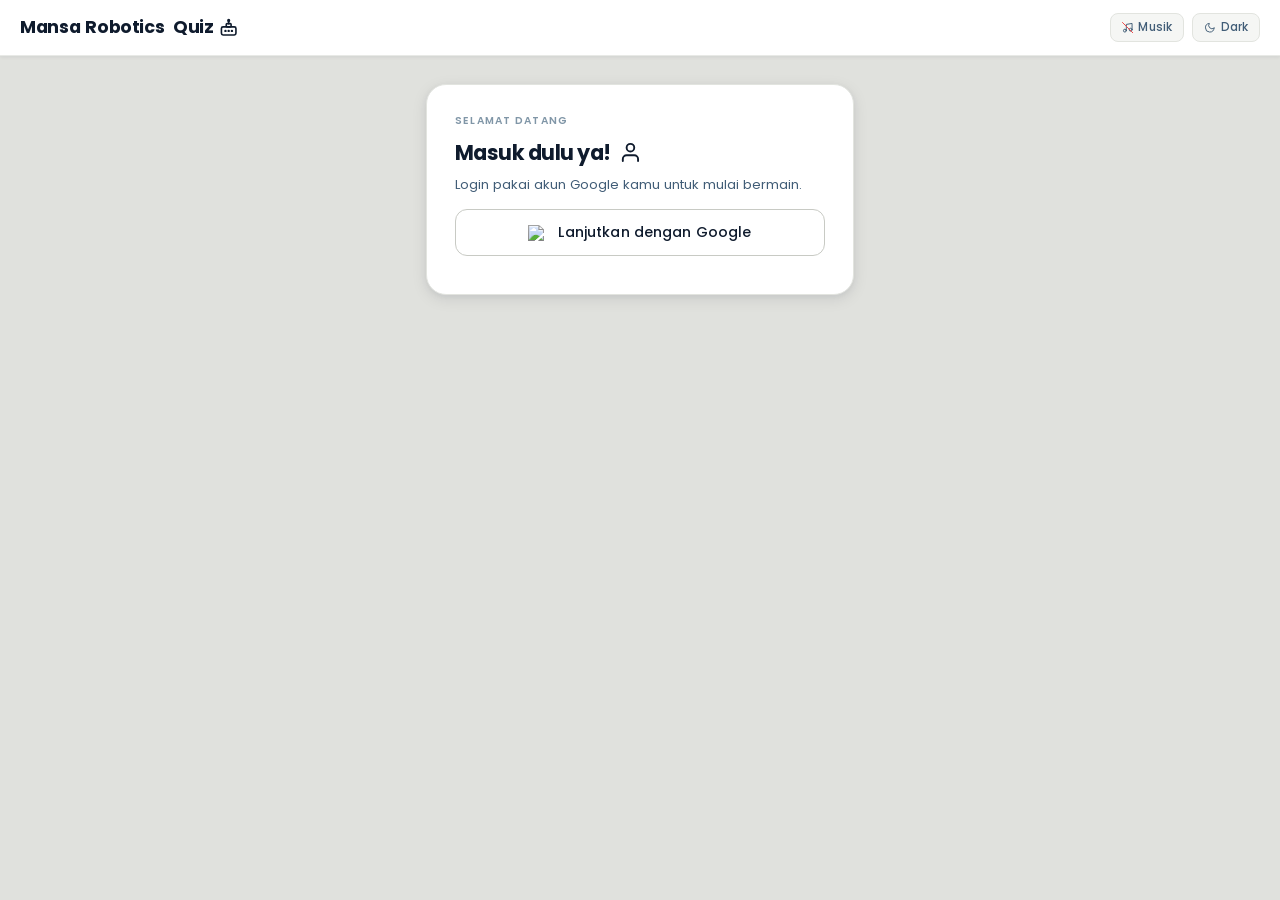
==== commit ef730347: "Local progress before redesign" ====
--- a/index.html
+++ b/index.html
@@ -1,1883 +1,1785 @@
-<!DOCTYPE html>
-<html lang="id">
-<head>
-  <meta charset="UTF-8" />
-  <meta name="viewport" content="width=device-width, initial-scale=1.0"/>
-  <title>Mansa Robotics Quiz</title>
-  <link rel="stylesheet" href="style.css" />
-  <style>
-    /* ===== LIGHT MODE ===== */
-    body.light-mode { background:#f1f5f9 !important; color:#1e293b !important; }
-    body.light-mode .card { background:#ffffff !important; border-color:#e2e8f0 !important; }
-    body.light-mode .card h2, body.light-mode .card p { color:#1e293b !important; }
-    body.light-mode .info-text { color:#475569 !important; }
-    body.light-mode input[type="text"] { background:#f8fafc !important; border-color:#cbd5e1 !important; color:#1e293b !important; }
-    body.light-mode .player-list li { background:#f8fafc !important; border-color:#e2e8f0 !important; color:#1e293b !important; }
-    body.light-mode .room-code { color:#0f172a !important; background:#e0f2fe !important; }
-    body.light-mode .logo { color:#0f172a !important; }
-    body.light-mode .logo span { color:#f97316 !important; }
-    body.light-mode .subtitle { color:#64748b !important; }
-    body.light-mode .option-btn { background:#f8fafc !important; border-color:#cbd5e1 !important; color:#1e293b !important; }
-    body.light-mode .option-btn:hover { background:#e0f2fe !important; border-color:#38bdf8 !important; }
-    body.light-mode .item-slot { background:#f1f5f9 !important; border-color:#cbd5e1 !important; }
-    body.light-mode .item-label { color:#475569 !important; }
-    body.light-mode .streak-bar { background:#e2e8f0 !important; }
-    body.light-mode .quiz-header { background:#f8fafc !important; }
-    body.light-mode .progress-bar { background:#e2e8f0 !important; }
-    body.light-mode .leaderboard li { background:#f8fafc !important; border-color:#e2e8f0 !important; }
-    body.light-mode .modal-box, body.light-mode .item-pick-box, body.light-mode .quit-modal-box { background:#ffffff !important; border-color:#e2e8f0 !important; color:#1e293b !important; }
-    body.light-mode .target-list li { background:#f8fafc !important; color:#1e293b !important; }
-    body.light-mode #theme-toggle { border-color:#cbd5e1 !important; color:#475569 !important; }
-    body.light-mode .error-msg { background:#fef2f2 !important; color:#dc2626 !important; }
-    body.light-mode .feedback-overlay { background:rgba(241,245,249,0.85) !important; }
-    body.light-mode .score-display { background:#f8fafc !important; }
-    /* Multiplier badge */
-    .feedback-pts { transition: color 0.2s; }
-  </style>
-<body>
-
-<!-- MUSIC TOGGLE BUTTON -->
-<button id="music-toggle" onclick="toggleBGM()" title="Toggle Background Music" style="position:fixed;left:120px;top:12px;z-index:9999;background:transparent;border:1px solid #334155;border-radius:8px;padding:5px 8px;cursor:pointer;color:#94a3b8;font-size:0.75rem;display:flex;align-items:center;gap:4px">
-  <svg id="music-icon-on" class="ico" viewBox="0 0 24 24" fill="none" stroke="currentColor" stroke-width="2" stroke-linecap="round" stroke-linejoin="round" style="display:none"><path d="M9 18V5l12-2v13"/><circle cx="6" cy="18" r="3"/><circle cx="18" cy="16" r="3"/></svg>
-  <svg id="music-icon-off" class="ico" viewBox="0 0 24 24" fill="none" stroke="currentColor" stroke-width="2" stroke-linecap="round" stroke-linejoin="round"><path d="M9 18V5l12-2v13"/><circle cx="6" cy="18" r="3"/><circle cx="18" cy="16" r="3"/><line x1="1" y1="1" x2="23" y2="23" stroke="#ef4444"/></svg>
-  <span id="music-label">Musik</span>
-</button>
-
-<button id="theme-toggle" onclick="toggleTheme()" title="Toggle Dark/Light Mode" style="position:fixed;left:12px;top:12px;z-index:9999;background:transparent;border:1px solid #334155;border-radius:8px;padding:5px 8px;cursor:pointer;color:#94a3b8;font-size:0.75rem;display:flex;align-items:center;gap:4px">
-  <svg id="theme-icon-dark" class="ico" viewBox="0 0 24 24" fill="none" stroke="currentColor" stroke-width="2" stroke-linecap="round" stroke-linejoin="round"><path d="M21 12.79A9 9 0 1 1 11.21 3 7 7 0 0 0 21 12.79z"/></svg>
-  <svg id="theme-icon-light" class="ico" viewBox="0 0 24 24" fill="none" stroke="currentColor" stroke-width="2" stroke-linecap="round" stroke-linejoin="round" style="display:none"><circle cx="12" cy="12" r="5"/><line x1="12" y1="1" x2="12" y2="3"/><line x1="12" y1="21" x2="12" y2="23"/><line x1="4.22" y1="4.22" x2="5.64" y2="5.64"/><line x1="18.36" y1="18.36" x2="19.78" y2="19.78"/><line x1="1" y1="12" x2="3" y2="12"/><line x1="21" y1="12" x2="23" y2="12"/><line x1="4.22" y1="19.78" x2="5.64" y2="18.36"/><line x1="18.36" y1="5.64" x2="19.78" y2="4.22"/></svg>
-  <span id="theme-label">Light</span>
-</button>
-
-<div style="text-align:center">
-  <div class="logo">Mansa<span>Robotics</span> Quiz <svg class="ico" viewBox="0 0 24 24" fill="none" stroke="currentColor" stroke-width="2" stroke-linecap="round" stroke-linejoin="round"><rect x="3" y="11" width="18" height="10" rx="2"/><rect x="9" y="7" width="6" height="4" rx="1"/><line x1="12" y1="7" x2="12" y2="4"/><circle cx="12" cy="3" r="1"/><line x1="8" y1="16" x2="8" y2="16" stroke-width="3"/><line x1="12" y1="16" x2="12" y2="16" stroke-width="3"/><line x1="16" y1="16" x2="16" y2="16" stroke-width="3"/></svg></div>
-  <div class="subtitle">Ekstrakurikuler Robotika</div>
-</div>
-
-<!-- SCREEN: LOGIN -->
-<div class="card screen active" id="screen-login">
-  <h2>Masuk dulu ya! <svg class="ico" viewBox="0 0 24 24" fill="none" stroke="currentColor" stroke-width="2" stroke-linecap="round" stroke-linejoin="round"><path d="M20 21v-2a4 4 0 0 0-4-4H8a4 4 0 0 0-4 4v2"/><circle cx="12" cy="7" r="4"/></svg></h2>
-  <p class="info-text">Login pakai akun Google kamu</p>
-  <button class="btn btn-google" onclick="loginGoogle()">
-    <img src="https://www.gstatic.com/firebasejs/ui/2.0.0/images/auth/google.svg" width="20"/>
-    Login dengan Google
-  </button>
-  <div id="login-error" class="error-msg" style="display:none"></div>
-</div>
-
-<!-- SCREEN: FILL NAME -->
-<div class="card screen" id="screen-name">
-  <h2>Siapa namamu? <svg class="ico" viewBox="0 0 24 24" fill="none" stroke="currentColor" stroke-width="2" stroke-linecap="round" stroke-linejoin="round"><path d="M11 4H4a2 2 0 0 0-2 2v14a2 2 0 0 0 2 2h14a2 2 0 0 0 2-2v-7"/><path d="M18.5 2.5a2.121 2.121 0 0 1 3 3L12 15l-4 1 1-4 9.5-9.5z"/></svg></h2>
-  <p class="info-text">Masukkan nama panggilan kamu</p>
-  <input type="text" id="input-name" placeholder="Nama panggilan..." maxlength="20" />
-  <div id="name-error" class="error-msg" style="display:none"></div>
-  <button class="btn btn-primary" onclick="saveName()">Lanjut</button>
-</div>
-
-<!-- SCREEN: JOIN ROOM -->
-<div class="card screen" id="screen-join">
-  <h2>Gabung Room <svg class="ico" viewBox="0 0 24 24" fill="none" stroke="currentColor" stroke-width="2" stroke-linecap="round" stroke-linejoin="round"><line x1="6" y1="12" x2="10" y2="12"/><line x1="8" y1="10" x2="8" y2="14"/><circle cx="15" cy="11" r="1"/><circle cx="17" cy="13" r="1"/><path d="M4 6h16l2 12H2z"/></svg></h2>
-  <div style="display:flex;align-items:center;justify-content:space-between;margin-bottom:4px">
-    <p class="info-text" style="margin:0">Halo, <b id="join-display-name" style="color:#38bdf8"></b>!</p>
-    <button onclick="openEditNameModal()" style="background:transparent;border:1px solid #334155;border-radius:7px;padding:3px 10px;font-size:0.75rem;color:#94a3b8;cursor:pointer;display:flex;align-items:center;gap:4px"><svg class="ico" viewBox="0 0 24 24" fill="none" stroke="currentColor" stroke-width="2" stroke-linecap="round" stroke-linejoin="round"><path d="M11 4H4a2 2 0 0 0-2 2v14a2 2 0 0 0 2 2h14a2 2 0 0 0 2-2v-7"/><path d="M18.5 2.5a2.121 2.121 0 0 1 3 3L12 15l-4 1 1-4 9.5-9.5z"/></svg> Edit Nama</button>
-  </div>
-  <p class="info-text">Minta kode room ke adminmu!</p>
-  <input type="text" id="input-room-code" placeholder="Kode Room (4 huruf)..." maxlength="4" style="text-transform:uppercase;letter-spacing:4px;font-size:1.3rem;text-align:center" />
-  <div id="join-error" class="error-msg" style="display:none"></div>
-  <!-- REJOIN BANNER: muncul jika ada sesi aktif dalam grace period -->
-  <div id="rejoin-banner" style="display:none;background:#0c1f35;border:1px solid #38bdf8;border-radius:12px;padding:12px 16px;margin-bottom:8px;text-align:center">
-    <div style="color:#38bdf8;font-weight:700;font-size:0.9rem;margin-bottom:4px">⚡ Sesi Aktif Ditemukan!</div>
-    <div style="color:#94a3b8;font-size:0.78rem;margin-bottom:10px">Room <b id="rejoin-room-code-display" style="color:#f97316"></b> — sisa waktu rejoin: <b id="rejoin-countdown-display" style="color:#22c55e">60</b>s</div>
-    <button class="btn btn-primary" style="margin:0;padding:8px 20px;font-size:0.85rem" onclick="doRejoin()">⚡ Lanjutkan Quiz</button>
-  </div>
-  <button class="btn btn-primary" onclick="joinRoom()">Masuk Room</button>
-  <button class="btn btn-outline" onclick="logout()">Ganti Akun</button>
-  <p style="margin-top:18px;font-size:0.72rem;color:#475569;text-align:center;letter-spacing:0.03em">made by <span style="color:#38bdf8;font-weight:600">mas rahullll</span> &amp; <span style="color:#f97316;font-weight:600">rv</span></p>
-</div>
-
-<!-- SCREEN: WAITING ROOM -->
-<div class="card screen" id="screen-waiting">
-  <h2>Ruang Tunggu <svg class="ico" viewBox="0 0 24 24" fill="none" stroke="currentColor" stroke-width="2" stroke-linecap="round" stroke-linejoin="round"><path d="M5 22h14M5 2h14M17 22v-4.172a2 2 0 0 0-.586-1.414L12 12l-4.414 4.414A2 2 0 0 0 7 17.828V22M7 2v4.172a2 2 0 0 1 .586 1.414L12 12l4.414-4.414A2 2 0 0 0 17 6.172V2"/></svg></h2>
-  <p class="info-text">Kode Room:</p>
-  <div class="room-code" id="display-room-code">????</div>
-  <div style="display:flex;align-items:center;justify-content:space-between;margin:8px 0 2px">
-    <p class="info-text" style="margin:0">Yang sudah join:</p>
-    <button onclick="openEditNameModal()" style="background:transparent;border:1px solid #334155;border-radius:7px;padding:3px 10px;font-size:0.75rem;color:#94a3b8;cursor:pointer;display:flex;align-items:center;gap:4px"><svg class="ico" viewBox="0 0 24 24" fill="none" stroke="currentColor" stroke-width="2" stroke-linecap="round" stroke-linejoin="round"><path d="M11 4H4a2 2 0 0 0-2 2v14a2 2 0 0 0 2 2h14a2 2 0 0 0 2-2v-7"/><path d="M18.5 2.5a2.121 2.121 0 0 1 3 3L12 15l-4 1 1-4 9.5-9.5z"/></svg> Edit Nama</button>
-  </div>
-  <ul class="player-list" id="player-list"></ul>
-  <p class="waiting-msg pulse" id="waiting-status">Menunggu admin memulai quiz...</p>
-
-  <!-- EMOT BAR WAITING -->
-  <div class="emot-bar" id="emot-bar-waiting">
-    <span onclick="sendEmot('🔥')">🔥</span>
-    <span onclick="sendEmot('😂')">😂</span>
-    <span onclick="sendEmot('👍')">👍</span>
-    <span onclick="sendEmot('😱')">😱</span>
-    <span onclick="sendEmot('💀')">💀</span>
-    <span onclick="sendEmot('🎉')">🎉</span>
-  </div>
-</div>
-
-<!-- SCREEN: BREAK / MID-LEADERBOARD -->
-<div class="card screen" id="screen-break">
-  <h2><svg class="ico" viewBox="0 0 24 24" fill="none" stroke="currentColor" stroke-width="2" stroke-linecap="round" stroke-linejoin="round"><rect x="6" y="4" width="4" height="16"/><rect x="14" y="4" width="4" height="16"/></svg> Jeda Sebentar!</h2>
-  <div class="score-display" style="margin-bottom:12px">
-    <div class="big" id="break-my-score">0</div>
-    <div class="label">Poin kamu sekarang</div>
-  </div>
-  <p style="font-size:0.85rem;color:#64748b;margin-bottom:10px">Peringkat sementara:</p>
-  <ul class="leaderboard" id="break-leaderboard"></ul>
-  <div style="text-align:center;margin-top:16px">
-    <div id="break-countdown" style="font-size:0.9rem;color:#64748b">Menunggu admin lanjutkan sesi berikutnya...</div>
-  </div>
-</div>
-
-<!-- SCREEN: QUIZ -->
-<div class="card screen" id="screen-quiz">
-  <div class="quiz-header">
-    <div class="q-number" id="q-number">Soal 1 / 10</div>
-    <div class="timer" id="timer">15</div>
-  </div>
-  <div class="progress-bar"><div class="progress-fill" id="progress-fill" style="width:10%"></div></div>
-  <div class="question-text" id="question-text">Loading...</div>
-  <div class="options" id="options-container"></div>
-  <div id="rank-badge" style="margin-top:14px;text-align:center;font-size:0.82rem;color:#64748b;min-height:20px"></div>
-
-  <!-- STREAK + ITEM BAR -->
-  <div style="margin-top:12px;background:#0f172a;border-radius:10px;padding:10px 8px;">
-    <div class="streak-bar">
-      <span class="streak-label">Streak:</span>
-      <div class="streak-dot" id="streak-dot-0"></div>
-      <div class="streak-dot" id="streak-dot-1"></div>
-      <div class="streak-dot" id="streak-dot-2"></div>
-    </div>
-    <div class="item-bar">
-      <div class="item-slot empty" id="item-shield" onclick="useItem('shield')" title="Shield: Tahan 1 serangan">
-        <div class="item-icon"><svg class="ico" viewBox="0 0 24 24" fill="none" stroke="currentColor" stroke-width="2" stroke-linecap="round" stroke-linejoin="round"><path d="M12 22s8-4 8-10V5l-8-3-8 3v7c0 6 8 10 8 10z"/></svg></div>
-        <div class="item-label">SHIELD</div>
-        <div class="item-count" id="shield-count" style="display:none">0</div>
-      </div>
-      <div class="item-slot empty" id="item-gun" onclick="useItem('gun')" title="Gun: Serang -50 poin player lain">
-        <div class="item-icon"><svg class="ico" viewBox="0 0 24 24" fill="none" stroke="currentColor" stroke-width="2" stroke-linecap="round" stroke-linejoin="round"><path d="M21 15V9H9l-2 3H4a2 2 0 0 0-2 2v1a2 2 0 0 0 2 2h3l2 2h8v-4z"/><line x1="9" y1="12" x2="9" y2="12" stroke-width="3" stroke-linecap="round"/></svg></div>
-        <div class="item-label">GUN</div>
-        <div class="item-count" id="gun-count" style="display:none">0</div>
-      </div>
-      <div class="item-slot empty" id="item-hint" onclick="useItem('hint')" title="Hint: Hapus 1 jawaban salah">
-        <div class="item-icon"><svg class="ico" viewBox="0 0 24 24" fill="none" stroke="currentColor" stroke-width="2" stroke-linecap="round" stroke-linejoin="round"><circle cx="12" cy="12" r="10"/><line x1="12" y1="8" x2="12" y2="12"/><line x1="12" y1="16" x2="12.01" y2="16" stroke-width="3"/></svg></div>
-        <div class="item-label">HINT</div>
-        <div class="item-count" id="hint-count" style="display:none">0</div>
-      </div>
-      <div class="item-slot empty" id="item-doublePoints" onclick="useItem('doublePoints')" title="2× Poin: Poin soal berikutnya ×2">
-        <div class="item-icon"><svg class="ico" viewBox="0 0 24 24" fill="none" stroke="currentColor" stroke-width="2" stroke-linecap="round" stroke-linejoin="round"><polygon points="12 2 15.09 8.26 22 9.27 17 14.14 18.18 21.02 12 17.77 5.82 21.02 7 14.14 2 9.27 8.91 8.26 12 2"/></svg></div>
-        <div class="item-label">2×</div>
-        <div class="item-count" id="doublePoints-count" style="display:none">0</div>
-      </div>
-      <div class="item-slot empty" id="item-freezeTimer" onclick="useItem('freezeTimer')" title="Freeze: Bekukan timer soal berikutnya">
-        <div class="item-icon"><svg class="ico" viewBox="0 0 24 24" fill="none" stroke="currentColor" stroke-width="2" stroke-linecap="round" stroke-linejoin="round"><circle cx="12" cy="12" r="10"/><polyline points="12 6 12 12 16 14"/></svg></div>
-        <div class="item-label">FREEZE</div>
-        <div class="item-count" id="freezeTimer-count" style="display:none">0</div>
-      </div>
-    </div>
-  </div>
-
-  <button id="btn-user-next" class="btn btn-primary" style="margin-top:12px;display:none" onclick="userNextQuestion()">Soal Berikutnya <svg class="ico" viewBox="0 0 24 24" fill="none" stroke="currentColor" stroke-width="2.5" stroke-linecap="round" stroke-linejoin="round"><polyline points="9 18 15 12 9 6"/></svg></button>
-  <div id="waiting-break-msg" style="display:none;margin-top:14px;text-align:center;color:#64748b;font-size:0.85rem">
-    <svg class="ico" style="opacity:0.5" viewBox="0 0 24 24" fill="none" stroke="currentColor" stroke-width="2" stroke-linecap="round" stroke-linejoin="round"><path d="M5 22h14M5 2h14M17 22v-4.172a2 2 0 0 0-.586-1.414L12 12l-4.414 4.414A2 2 0 0 0 7 17.828V22M7 2v4.172a2 2 0 0 1 .586 1.414L12 12l4.414-4.414A2 2 0 0 0 17 6.172V2"/></svg> Menunggu peserta lain selesai...
-  </div>
-
-  <!-- EMOT BAR QUIZ -->
-  <div class="emot-bar" id="emot-bar-quiz">
-    <span onclick="sendEmot('🔥')">🔥</span>
-    <span onclick="sendEmot('😂')">😂</span>
-    <span onclick="sendEmot('👍')">👍</span>
-    <span onclick="sendEmot('😱')">😱</span>
-    <span onclick="sendEmot('💀')">💀</span>
-    <span onclick="sendEmot('🎉')">🎉</span>
-  </div>
-</div>
-
-<!-- EDIT NAME MODAL -->
-<div class="modal-overlay" id="edit-name-modal" style="display:none">
-  <div class="modal-box">
-    <h3><svg class="ico" viewBox="0 0 24 24" fill="none" stroke="currentColor" stroke-width="2" stroke-linecap="round" stroke-linejoin="round"><path d="M11 4H4a2 2 0 0 0-2 2v14a2 2 0 0 0 2 2h14a2 2 0 0 0 2-2v-7"/><path d="M18.5 2.5a2.121 2.121 0 0 1 3 3L12 15l-4 1 1-4 9.5-9.5z"/></svg> Edit Nama</h3>
-    <input type="text" id="edit-name-input" placeholder="Nama panggilan baru..." maxlength="20" style="width:100%;padding:10px 14px;border-radius:10px;border:1px solid #334155;background:#0f172a;color:#e2e8f0;font-size:1rem;outline:none;box-sizing:border-box;margin:10px 0" />
-    <div id="edit-name-error" class="error-msg" style="display:none"></div>
-    <div style="display:flex;gap:8px;margin-top:4px">
-      <button class="modal-cancel" onclick="closeEditNameModal()" style="flex:1">Batal</button>
-      <button class="btn btn-primary" onclick="saveEditName()" style="flex:1;margin:0">Simpan</button>
-    </div>
-  </div>
-</div>
-
-<!-- ITEM PICK MODAL -->
-<div class="item-pick-modal" id="item-pick-modal" style="display:none">
-  <div class="item-pick-box">
-    <h3><svg class="ico" viewBox="0 0 24 24" fill="none" stroke="currentColor" stroke-width="2" stroke-linecap="round" stroke-linejoin="round"><path d="M8.5 14.5A2.5 2.5 0 0 0 11 12c0-1.38-.5-2-1-3-1.072-2.143-.224-4.054 2-6 .5 2.5 2 4.9 4 6.5 2 1.6 3 3.5 3 5.5a7 7 0 1 1-14 0c0-1.153.433-2.294 1-3a2.5 2.5 0 0 0 2.5 2.5z"/></svg> STREAK! Pilih Item Kamu!</h3>
-    <p>3 jawaban benar berturut-turut — kamu berhak dapat 1 item!</p>
-    <div class="item-pick-grid">
-      <div class="item-pick-btn" onclick="pickItem('shield')">
-        <div class="pick-icon"><svg class="ico" viewBox="0 0 24 24" fill="none" stroke="currentColor" stroke-width="2" stroke-linecap="round" stroke-linejoin="round"><path d="M12 22s8-4 8-10V5l-8-3-8 3v7c0 6 8 10 8 10z"/></svg></div>
-        <div class="pick-name">SHIELD</div>
-        <div class="pick-desc">Tahan 1 serangan dari player lain</div>
-      </div>
-      <div class="item-pick-btn" onclick="pickItem('gun')">
-        <div class="pick-icon"><svg class="ico" viewBox="0 0 24 24" fill="none" stroke="currentColor" stroke-width="2" stroke-linecap="round" stroke-linejoin="round"><path d="M21 15V9H9l-2 3H4a2 2 0 0 0-2 2v1a2 2 0 0 0 2 2h3l2 2h8v-4z"/><line x1="9" y1="12" x2="9" y2="12" stroke-width="3" stroke-linecap="round"/></svg></div>
-        <div class="pick-name">GUN</div>
-        <div class="pick-desc">Serang player lain, -50 poin</div>
-      </div>
-      <div class="item-pick-btn" onclick="pickItem('hint')">
-        <div class="pick-icon"><svg class="ico" viewBox="0 0 24 24" fill="none" stroke="currentColor" stroke-width="2" stroke-linecap="round" stroke-linejoin="round"><circle cx="12" cy="12" r="10"/><line x1="12" y1="8" x2="12" y2="12"/><line x1="12" y1="16" x2="12.01" y2="16" stroke-width="3"/></svg></div>
-        <div class="pick-name">HINT</div>
-        <div class="pick-desc">Hapus 1 jawaban salah (1 soal)</div>
-      </div>
-      <div class="item-pick-btn" onclick="pickItem('doublePoints')">
-        <div class="pick-icon"><svg class="ico" viewBox="0 0 24 24" fill="none" stroke="currentColor" stroke-width="2" stroke-linecap="round" stroke-linejoin="round"><polygon points="12 2 15.09 8.26 22 9.27 17 14.14 18.18 21.02 12 17.77 5.82 21.02 7 14.14 2 9.27 8.91 8.26 12 2"/></svg></div>
-        <div class="pick-name">2× POIN</div>
-        <div class="pick-desc">Poin soal berikutnya dikalikan 2×</div>
-      </div>
-      <div class="item-pick-btn" onclick="pickItem('freezeTimer')">
-        <div class="pick-icon"><svg class="ico" viewBox="0 0 24 24" fill="none" stroke="currentColor" stroke-width="2" stroke-linecap="round" stroke-linejoin="round"><circle cx="12" cy="12" r="10"/><polyline points="12 6 12 12 16 14"/><line x1="2" y1="2" x2="22" y2="22" stroke="#38bdf8"/></svg></div>
-        <div class="pick-name">FREEZE</div>
-        <div class="pick-desc">Bekukan timer soal berikutnya</div>
-      </div>
-    </div>
-  </div>
-</div>
-
-<!-- ATTACK TARGET MODAL -->
-<div class="modal-overlay" id="attack-modal" style="display:none">
-  <div class="modal-box">
-    <h3><svg class="ico" viewBox="0 0 24 24" fill="none" stroke="currentColor" stroke-width="2" stroke-linecap="round" stroke-linejoin="round"><path d="M21 15V9H9l-2 3H4a2 2 0 0 0-2 2v1a2 2 0 0 0 2 2h3l2 2h8v-4z"/><line x1="9" y1="12" x2="9" y2="12" stroke-width="3" stroke-linecap="round"/></svg> Pilih target serangan:</h3>
-    <ul class="target-list" id="target-list"></ul>
-    <button class="modal-cancel" onclick="closeAttackModal()">Batal</button>
-  </div>
-</div>
-
-<!-- SCREEN: RESULT -->
-<div class="card screen" id="screen-result">
-  <h2>Hasil Quiz <svg class="ico" viewBox="0 0 24 24" fill="none" stroke="currentColor" stroke-width="2" stroke-linecap="round" stroke-linejoin="round"><polyline points="8 21 12 17 16 21"/><line x1="12" y1="17" x2="12" y2="11"/><path d="M7 4h10l-1 7a5 5 0 0 1-8 0z"/><path d="M4 7h3M17 7h3"/></svg></h2>
-  <div class="score-display">
-    <div class="big" id="my-score">0</div>
-    <div class="label">Poin kamu</div>
-  </div>
-  <div style="display:flex;justify-content:center;gap:24px;margin:-8px 0 16px">
-    <div style="text-align:center;background:#0f172a;border-radius:10px;padding:10px 20px;flex:1">
-      <div style="font-size:1.4rem;font-weight:800;color:#22c55e" id="my-accuracy">0%</div>
-      <div style="font-size:0.75rem;color:#64748b;margin-top:2px">Akurasi</div>
-    </div>
-    <div style="text-align:center;background:#0f172a;border-radius:10px;padding:10px 20px;flex:1">
-      <div style="font-size:1.4rem;font-weight:800;color:#38bdf8" id="my-correct-count">0/0</div>
-      <div style="font-size:0.75rem;color:#64748b;margin-top:2px">Jawaban Benar</div>
-    </div>
-  </div>
-  <p style="font-size:0.85rem;color:#64748b;margin-bottom:12px">Peringkat semua peserta:</p>
-  <ul class="leaderboard" id="leaderboard"></ul>
-  <div style="margin-top:16px;padding:12px;background:#0f172a;border-radius:10px;text-align:center">
-    <div class="pulse" style="color:#64748b;font-size:0.85rem"><svg class="ico" style="opacity:0.5" viewBox="0 0 24 24" fill="none" stroke="currentColor" stroke-width="2" stroke-linecap="round" stroke-linejoin="round"><path d="M5 22h14M5 2h14M17 22v-4.172a2 2 0 0 0-.586-1.414L12 12l-4.414 4.414A2 2 0 0 0 7 17.828V22M7 2v4.172a2 2 0 0 1 .586 1.414L12 12l4.414-4.414A2 2 0 0 0 17 6.172V2"/></svg> Menunggu admin untuk mulai ulang atau selesai...</div>
-  </div>
-  <button class="btn btn-outline" style="margin-top:12px" onclick="backToLobby()">Keluar Room</button>
-</div>
-
-<!-- FEEDBACK OVERLAY -->
-<div class="feedback-overlay" id="feedback-overlay" style="display:none">
-  <div class="feedback-box" id="feedback-box">
-    <div id="feedback-icon"><svg class="ico" viewBox="0 0 24 24" fill="none" stroke="currentColor" stroke-width="2.5" stroke-linecap="round" stroke-linejoin="round"><polyline points="20 6 9 17 4 12"/></svg></div>
-    <div id="feedback-text">Benar!</div>
-    <div class="pts" id="feedback-pts">+100</div>
-  </div>
-</div>
-
-<!-- QUIT BUTTON (fixed, muncul di waiting/quiz/break) -->
-<button class="quit-btn" id="quit-btn" onclick="showQuitModal()"><svg class="ico" viewBox="0 0 24 24" fill="none" stroke="currentColor" stroke-width="2.5" stroke-linecap="round" stroke-linejoin="round"><line x1="18" y1="6" x2="6" y2="18"/><line x1="6" y1="6" x2="18" y2="18"/></svg> Keluar Room</button>
-
-<!-- QUIT CONFIRM MODAL -->
-<div class="quit-modal" id="quit-modal" style="display:none">
-  <div class="quit-modal-box">
-    <div class="icon"><svg class="ico" viewBox="0 0 24 24" fill="none" stroke="currentColor" stroke-width="2" stroke-linecap="round" stroke-linejoin="round"><path d="M13 4h3a2 2 0 0 1 2 2v14"/><path d="M2 20h3"/><path d="M13 20h9"/><path d="M13 4L6 6v14l7 2V4z"/><circle cx="11" cy="12" r="1" fill="currentColor" stroke="none"/></svg></div>
-    <h3>Keluar dari Room?</h3>
-    <p>Kamu akan keluar dari quiz ini.<br>Kamu punya <b style="color:#38bdf8">60 detik</b> untuk rejoin dengan kode yang sama dan melanjutkan sesi.</p>
-    <div class="quit-modal-actions">
-      <button class="btn-cancel-quit" onclick="hideQuitModal()">Batal</button>
-      <button class="btn-confirm-quit" onclick="confirmQuit()">Keluar</button>
-    </div>
-  </div>
-</div>
-
-<!-- COUNTDOWN OVERLAY -->
-<div class="countdown-overlay" id="countdown-overlay" style="display:none">
-  <div class="countdown-number" id="countdown-number">3</div>
-  <div class="countdown-label" id="countdown-label">BERSIAP...</div>
-</div>
-
-<!-- Firebase SDKs -->
-<script type="module">
-import { initializeApp } from "https://www.gstatic.com/firebasejs/10.12.2/firebase-app.js";
-import {
-  getAuth, signInWithPopup, GoogleAuthProvider, signOut, onAuthStateChanged
-} from "https://www.gstatic.com/firebasejs/10.12.2/firebase-auth.js";
-import {
-  getDatabase, ref, set, get, update, onValue, off, push, remove, serverTimestamp
-} from "https://www.gstatic.com/firebasejs/10.12.2/firebase-database.js";
-
-const firebaseConfig = {
-  apiKey: "AIzaSyCj6qd8uuvNJsTzRQx70Zf33JdfRGlYrGw",
-  authDomain: "eskulrobiticsquiz.firebaseapp.com",
-  projectId: "eskulrobiticsquiz",
-  storageBucket: "eskulrobiticsquiz.firebasestorage.app",
-  messagingSenderId: "931040095128",
-  appId: "1:931040095128:web:d325524233399b01eed9ed",
-  measurementId: "G-85M745SY79",
-  databaseURL: "https://eskulrobiticsquiz-default-rtdb.asia-southeast1.firebasedatabase.app/"
-};
-
-const app = initializeApp(firebaseConfig);
-const auth = getAuth(app);
-const db = getDatabase(app);
-
-// ===== AUDIO ENGINE =====
-let _audioCtx = null;
-function getAudioCtx() {
-  if (!_audioCtx) _audioCtx = new (window.AudioContext || window.webkitAudioContext)();
-  return _audioCtx;
-}
-
-function playTone({ freq = 440, type = 'sine', duration = 0.15, volume = 0.4, delay = 0, fadeOut = true }) {
-  try {
-    const ctx = getAudioCtx();
-    const osc = ctx.createOscillator();
-    const gain = ctx.createGain();
-    osc.connect(gain);
-    gain.connect(ctx.destination);
-    osc.type = type;
-    osc.frequency.setValueAtTime(freq, ctx.currentTime + delay);
-    gain.gain.setValueAtTime(volume, ctx.currentTime + delay);
-    if (fadeOut) gain.gain.exponentialRampToValueAtTime(0.001, ctx.currentTime + delay + duration);
-    osc.start(ctx.currentTime + delay);
-    osc.stop(ctx.currentTime + delay + duration + 0.01);
-  } catch(e) {}
-}
-
-const SFX = {
-  correct() {
-    // Nada naik ceria: C5 → E5 → G5
-    playTone({ freq: 523, type: 'sine', duration: 0.12, volume: 0.35 });
-    playTone({ freq: 659, type: 'sine', duration: 0.12, volume: 0.35, delay: 0.1 });
-    playTone({ freq: 784, type: 'sine', duration: 0.22, volume: 0.4,  delay: 0.2 });
-  },
-  wrong() {
-    // Bzzzt turun
-    playTone({ freq: 220, type: 'sawtooth', duration: 0.08, volume: 0.3 });
-    playTone({ freq: 180, type: 'sawtooth', duration: 0.1,  volume: 0.25, delay: 0.09 });
-    playTone({ freq: 140, type: 'sawtooth', duration: 0.15, volume: 0.2,  delay: 0.18 });
-  },
-  streak() {
-    // Fanfare naik makin tinggi
-    [523, 659, 784, 1047].forEach((f, i) =>
-      playTone({ freq: f, type: 'triangle', duration: 0.13, volume: 0.38, delay: i * 0.1 })
-    );
-  },
-  attack() {
-    // Thud berat + distorsi
-    playTone({ freq: 100, type: 'sawtooth', duration: 0.25, volume: 0.5 });
-    playTone({ freq: 80,  type: 'square',   duration: 0.3,  volume: 0.3, delay: 0.05 });
-  },
-  shield() {
-    // Metalik "kling"
-    playTone({ freq: 1200, type: 'triangle', duration: 0.08, volume: 0.35 });
-    playTone({ freq: 900,  type: 'triangle', duration: 0.15, volume: 0.25, delay: 0.07 });
-  },
-  countdownTick() {
-    // Tick pendek
-    playTone({ freq: 880, type: 'sine', duration: 0.08, volume: 0.3 });
-  },
-  countdownGo() {
-    // Swoosh naik
-    playTone({ freq: 400,  type: 'sine', duration: 0.06, volume: 0.4 });
-    playTone({ freq: 700,  type: 'sine', duration: 0.08, volume: 0.45, delay: 0.06 });
-    playTone({ freq: 1050, type: 'sine', duration: 0.1,  volume: 0.5,  delay: 0.13 });
-    playTone({ freq: 1400, type: 'triangle', duration: 0.25, volume: 0.4, delay: 0.22 });
-  },
-  victory() {
-    // Melodi victory kecil
-    const notes = [523, 523, 784, 659, 523, 784, 1047];
-    const times = [0, 0.18, 0.36, 0.54, 0.72, 0.86, 1.0];
-    notes.forEach((f, i) =>
-      playTone({ freq: f, type: 'triangle', duration: i === 6 ? 0.5 : 0.18, volume: 0.38, delay: times[i] })
-    );
-  },
-  timeout() {
-    // Nada turun cepet
-    playTone({ freq: 330, type: 'sine', duration: 0.12, volume: 0.3 });
-    playTone({ freq: 220, type: 'sine', duration: 0.2,  volume: 0.25, delay: 0.1 });
-  }
-};
-
-// ===== QUESTIONS BANK (loaded from soal.json) =====
-let QUESTIONS = {};
-async function loadQuestions() {
-  if (Object.keys(QUESTIONS).length > 0) return; // sudah di-load
-  try {
-    const res = await fetch('soal.json');
-    QUESTIONS = await res.json();
-  } catch(e) {
-    console.error('Gagal load soal.json:', e);
-  }
-}
-
-// ===== STATE =====
-let currentUser = null;
-let currentRoom = null;
-let myName = "";
-let myLevel = 1;   // level pemain: 1, 2, atau 3 (diambil dari Firebase)
-let myScore = 0;
-let currentQ = 0;          // soal yang sedang dikerjakan USER INI (bukan global)
-let answered = false;
-let timerInterval = null;
-let roomListeners = [];
-let questions = [];
-let breakCountdownInterval = null;
-let myBreakEvery = 5;      // diambil dari Firebase saat quiz mulai
-let waitingAtBreak = false; // user sudah selesai batch, nunggu admin lanjut
-
-// ===== ITEM STATE =====
-let myCorrect = 0;         // total jawaban benar (untuk accuracy)
-let myStreak = 0;          // consecutive correct answers
-let myItems = { shield: 0, gun: 0, hint: 0, doublePoints: 0, freezeTimer: 0 };
-let doublePointsActive = false;   // aktif untuk soal berikutnya
-let freezeTimerActive = false;    // aktif untuk soal berikutnya
-let hintUsedThisQuestion = false; // hint only works once per question
-let currentShuffledAns = 0;       // index jawaban benar setelah opsi di-shuffle
-let attackListener = null;
-let streakThreshold = 3;   // diambil dari Firebase (setting admin)
-
-// ===== ACTIVITY LOG WRITER =====
-async function writeLog(code, data) {
-  if (!code) return;
-  try {
-    const logsRef = ref(db, `rooms/${code}/logs`);
-    const key = `${Date.now()}_${Math.random().toString(36).slice(2,6)}`;
-    await set(ref(db, `rooms/${code}/logs/${key}`), { ...data, ts: Date.now() });
-  } catch(e) {}
-}
-
-// ===== HELPERS =====
-function levelBadge(level) {
-  const colors = { 1: '#22c55e', 2: '#f97316', 3: '#ef4444' };
-  const labels = { 1: 'L1', 2: 'L2', 3: 'L3' };
-  const c = colors[level] || '#64748b';
-  const l = labels[level] || `L${level}`;
-  return `<span style="font-size:0.65rem;font-weight:700;background:${c}22;color:${c};border:1px solid ${c}55;border-radius:5px;padding:1px 5px;margin-left:4px;vertical-align:middle">${l}</span>`;
-}
-
-function showScreen(id) {
-  document.querySelectorAll('.screen').forEach(s => s.classList.remove('active'));
-  document.getElementById('screen-' + id).classList.add('active');
-}
-function showError(id, msg) {
-  const el = document.getElementById(id);
-  el.textContent = msg;
-  el.style.display = 'block';
-  setTimeout(() => el.style.display = 'none', 3000);
-}
-function clearListeners() {
-  // FIX #3: onValue() mengembalikan unsubscribe function — panggil langsung
-  roomListeners.forEach(unsub => typeof unsub === 'function' && unsub());
-  roomListeners = [];
-  clearInterval(breakCountdownInterval);
-  if (attackListener) { attackListener(); attackListener = null; }
-}
-
-// ===== AUTH =====
-window.loginGoogle = async function() {
-  try {
-    const provider = new GoogleAuthProvider();
-    await signInWithPopup(auth, provider);
-  } catch(e) {
-    showError('login-error', 'Gagal login: ' + e.message);
-  }
-};
-
-window.logout = async function() {
-  await signOut(auth);
-  currentRoom = null;
-  myName = "";
-  localStorage.removeItem('quizRoom');
-  localStorage.removeItem('quizRoomQuitAt');
-  showScreen('login');
-};
-
-onAuthStateChanged(auth, async user => {
-  if (user) {
-    currentUser = user;
-    // Check if name already saved
-    const snap = await get(ref(db, `users/${user.uid}/name`));
-    if (snap.exists()) {
-      myName = snap.val();
-      // Load level from Firebase
-      const levelSnap = await get(ref(db, `users/${user.uid}/level`));
-      myLevel = levelSnap.exists() ? (levelSnap.val() || 1) : 1;
-      // Ensure email is stored (in case it wasn't saved before)
-      if (user.email) {
-        await update(ref(db, `users/${user.uid}`), { email: user.email });
-      }
-      // Try to reconnect to saved room on refresh (using localStorage now)
-      const savedRoom = localStorage.getItem('quizRoom');
-      if (savedRoom) {
-        const roomSnap = await get(ref(db, `rooms/${savedRoom}`));
-        if (roomSnap.exists()) {
-          const roomData = roomSnap.val();
-          const status = roomData.status;
-          currentRoom = savedRoom;
-          if (status === 'waiting') {
-            enterWaitingRoom(savedRoom);
-          } else if (status === 'playing' || status === 'break') {
-            await startQuiz(savedRoom);
-          } else if (status === 'finished') {
-            await showResult(savedRoom);
-          } else {
-            localStorage.removeItem('quizRoom');
-            localStorage.removeItem('quizRoomQuitAt');
-            showScreen('join');
-          }
-          return;
-        } else {
-          localStorage.removeItem('quizRoom');
-          localStorage.removeItem('quizRoomQuitAt');
-        }
-      }
-      showScreen('join');
-      const nd = document.getElementById('join-display-name');
-      if (nd) nd.textContent = myName;
-      // Check if there's a grace-period rejoin available
-      checkRejoinGrace();
-    } else {
-      showScreen('name');
-    }
-  } else {
-    currentUser = null;
-    showScreen('login');
-  }
-});
-
-// ===== NAME =====
-window.saveName = async function() {
-  const val = document.getElementById('input-name').value.trim();
-  if (!val || val.length < 2) return showError('name-error', 'Nama minimal 2 karakter!');
-  myName = val;
-  myLevel = 1; // default level
-  await set(ref(db, `users/${currentUser.uid}`), {
-    name: val,
-    email: currentUser.email || '',
-    level: 1,
-    firstLogin: Date.now()
-  });
-  showScreen('join');
-  const nd = document.getElementById('join-display-name');
-  if (nd) nd.textContent = myName;
-};
-
-// ===== JOIN ROOM =====
-window.joinRoom = async function() {
-  const code = document.getElementById('input-room-code').value.trim().toUpperCase();
-  if (code.length !== 4) return showError('join-error', 'Kode room harus 4 huruf!');
-
-  const roomSnap = await get(ref(db, `rooms/${code}`));
-  if (!roomSnap.exists()) return showError('join-error', 'Room tidak ditemukan! Cek kode lagi ya.');
-
-  const roomData = roomSnap.val();
-  if (roomData.status === 'playing') return showError('join-error', 'Quiz sudah dimulai, tunggu sesi berikutnya!');
-  if (roomData.status === 'finished') return showError('join-error', 'Quiz sudah selesai!');
-
-  currentRoom = code;
-  localStorage.setItem('quizRoom', code);
-  localStorage.removeItem('quizRoomQuitAt');
-  // Add player to room (include level for leaderboard display)
-  await set(ref(db, `rooms/${code}/players/${currentUser.uid}`), {
-    name: myName,
-    level: myLevel,
-    score: 0,
-    items: { shield: 0, gun: 0, hint: 0, doublePoints: 0, freezeTimer: 0 },
-    streak: 0,
-    joinedAt: serverTimestamp()
-  });
-
-  enterWaitingRoom(code);
-};
-
-// ===== WAITING ROOM =====
-function enterWaitingRoom(code) {
-  document.getElementById('display-room-code').textContent = code;
-  showScreen('waiting');
-  setQuitBtn(true);
-  clearListeners();
-  listenEmots(code);
-
-  // Listen to players
-  const playersRef = ref(db, `rooms/${code}/players`);
-  const unsubPlayers = onValue(playersRef, snap => {
-    const list = document.getElementById('player-list');
-    list.innerHTML = '';
-    if (snap.exists()) {
-      Object.values(snap.val()).forEach(p => {
-        const li = document.createElement('li');
-        li.innerHTML = `${p.name}${levelBadge(p.level || 1)}`;
-        list.appendChild(li);
-      });
-    }
-  });
-  roomListeners.push(unsubPlayers);
-
-  // Listen to room status
-  const statusRef = ref(db, `rooms/${code}/status`);
-  const unsubStatus = onValue(statusRef, snap => {
-    if (!snap.exists()) return;
-    const status = snap.val();
-    if (status === 'playing') {
-      startQuiz(code);
-    }
-  });
-  roomListeners.push(unsubStatus);
-
-  // Update waiting message based on whether this is a replay
-  get(ref(db, `rooms/${code}/adminBatchStart`)).then(snap => {
-    const waitMsg = document.getElementById('waiting-status');
-    if (waitMsg) {
-      const isReplay = snap.exists() && snap.val() === 0;
-      waitMsg.textContent = isReplay
-        ? 'Ronde baru! Menunggu admin memulai quiz...'
-        : 'Menunggu admin memulai quiz...';
-    }
-  });
-}
-
-// ===== QUIZ =====
-async function startQuiz(code) {
-  await loadQuestions();
-  clearListeners();
-  const roomSnap = await get(ref(db, `rooms/${code}`));
-  const roomData = roomSnap.val();
-  const theme = roomData.theme || 'dasar';
-  const qCount = roomData.questionCount || 25;
-  const shouldShuffle = roomData.shuffleQuestions || false;
-  // Refresh level dari Firebase (bisa berubah kapan saja oleh admin)
-  const freshLevelSnap = await get(ref(db, `users/${currentUser.uid}/level`));
-  myLevel = freshLevelSnap.exists() ? (freshLevelSnap.val() || 1) : 1;
-  // Simpan level terbaru ke data player di room
-  await update(ref(db, `rooms/${code}/players/${currentUser.uid}`), { level: myLevel });
-
-  // Filter soal sesuai level pemain
-  let allQ = (QUESTIONS[theme] || []).filter(q => (q.level || 1) === myLevel);
-  if (shouldShuffle) {
-    allQ = [...allQ];
-    for (let i = allQ.length - 1; i > 0; i--) {
-      const j = Math.floor(Math.random() * (i + 1));
-      [allQ[i], allQ[j]] = [allQ[j], allQ[i]];
-    }
-  }
-  questions = allQ.slice(0, qCount);
-  myBreakEvery = roomData.breakEvery ?? 5;
-  streakThreshold = roomData.streakThreshold ?? 3;
-  window._quizTimerDuration = roomData.timerDuration || 15;
-
-  // Ambil skor dari Firebase (aman saat refresh)
-  const scoreSnap = await get(ref(db, `rooms/${code}/players/${currentUser.uid}/score`));
-  myScore = scoreSnap.exists() ? (scoreSnap.val() || 0) : 0;
-
-  // Ambil progres soal user ini (aman saat refresh)
-  const progressSnap = await get(ref(db, `rooms/${code}/players/${currentUser.uid}/myQuestion`));
-  currentQ = progressSnap.exists() ? (progressSnap.val() || 0) : 0;
-
-  waitingAtBreak = false;
-
-  // Ambil jumlah jawaban benar dari Firebase (aman saat refresh)
-  const correctSnap = await get(ref(db, `rooms/${code}/players/${currentUser.uid}/correct`));
-  myCorrect = correctSnap.exists() ? (correctSnap.val() || 0) : 0;
-
-  // Load item state from Firebase (aman saat refresh)
-  const itemsSnap = await get(ref(db, `rooms/${code}/players/${currentUser.uid}/items`));
-  if (itemsSnap.exists()) {
-    myItems = Object.assign({ shield: 0, gun: 0, hint: 0, doublePoints: 0, freezeTimer: 0 }, itemsSnap.val());
-  } else {
-    myItems = { shield: 0, gun: 0, hint: 0, doublePoints: 0, freezeTimer: 0 };
-  }
-  const streakSnap = await get(ref(db, `rooms/${code}/players/${currentUser.uid}/streak`));
-  myStreak = streakSnap.exists() ? (streakSnap.val() || 0) : 0;
-
-  updateItemUI();
-  updateStreakUI();
-  setQuitBtn(true);
-
-  listenToAdminSignal(code);
-  listenToAttacks(code);
-  listenEmots(code);
-
-  // Countdown hanya untuk soal pertama (bukan resume/refresh di tengah)
-  if (currentQ === 0) {
-    showScreen('quiz');
-    showCountdown(() => loadQuestion(currentQ, code));
-  } else {
-    showScreen('quiz');
-    loadQuestion(currentQ, code);
-  }
-}
-
-// ===== COUNTDOWN =====
-function showCountdown(callback) {
-  const overlay = document.getElementById('countdown-overlay');
-  const numEl   = document.getElementById('countdown-number');
-  const lblEl   = document.getElementById('countdown-label');
-
-  overlay.style.display = 'flex';
-  let count = 3;
-
-  function tick() {
-    if (count > 0) {
-      numEl.className = 'countdown-number';
-      numEl.textContent = count;
-      lblEl.textContent = 'BERSIAP...';
-      SFX.countdownTick();
-      // Restart animasi dengan trick reflow
-      void numEl.offsetWidth;
-      numEl.style.animation = 'none';
-      void numEl.offsetWidth;
-      numEl.style.animation = '';
-      count--;
-      setTimeout(tick, 900);
-    } else {
-      // GO!
-      numEl.className = 'countdown-number go';
-      numEl.textContent = "LET'S GO! — MANSA ROBOTICS";
-      lblEl.textContent = '';
-      SFX.countdownGo();
-      setTimeout(() => {
-        overlay.style.display = 'none';
-        callback();
-      }, 1200);
-    }
-  }
-  tick();
-}
-
-// Listen hanya untuk sinyal admin: force next batch atau quiz selesai
-function listenToAdminSignal(code) {
-  const roomRef = ref(db, `rooms/${code}`);
-  const unsub = onValue(roomRef, snap => {
-    if (!snap.exists()) return;
-    const data = snap.val();
-    const status = data.status;
-
-    if (status === 'finished') { showResult(code); return; }
-
-    // Admin force next: adminBatchStart naik, user yang nunggu di break boleh lanjut
-    if (status === 'playing' && waitingAtBreak) {
-      const adminBatch = data.adminBatchStart ?? 1;
-      const myBatch = myBreakEvery > 0 ? Math.ceil(currentQ / myBreakEvery) : 0;
-      if (adminBatch > myBatch) {
-        waitingAtBreak = false;
-        document.getElementById('waiting-break-msg').style.display = 'none';
-        showScreen('quiz');
-        loadQuestion(currentQ, code);
-      }
-    }
-  });
-  roomListeners.push(unsub);
-}
-
-function loadQuestion(index, code) {
-  answered = false;
-  hintUsedThisQuestion = false;
-  // Hide next btn and waiting msg
-  document.getElementById('btn-user-next').style.display = 'none';
-  document.getElementById('waiting-break-msg').style.display = 'none';
-
-  const rankEl = document.getElementById('rank-badge');
-  if (rankEl) rankEl.innerHTML = '';
-  updateRankBadge(code);
-  const q = questions[index];
-  document.getElementById('q-number').textContent = `Soal ${index+1} / ${questions.length}`;
-  document.getElementById('progress-fill').style.width = `${((index+1)/questions.length)*100}%`;
-  document.getElementById('question-text').textContent = q.q;
-
-  const container = document.getElementById('options-container');
-  container.innerHTML = '';
-  // Acak posisi opsi jawaban, tapi lacak index jawaban benar yang baru
-  const optIndexes = q.opts.map((_, i) => i);
-  for (let i = optIndexes.length - 1; i > 0; i--) {
-    const j = Math.floor(Math.random() * (i + 1));
-    [optIndexes[i], optIndexes[j]] = [optIndexes[j], optIndexes[i]];
-  }
-  const shuffledCorrect = optIndexes.indexOf(q.ans);
-  currentShuffledAns = shuffledCorrect;
-  optIndexes.forEach((origIdx, newIdx) => {
-    const btn = document.createElement('button');
-    btn.className = 'option-btn';
-    btn.textContent = q.opts[origIdx];
-    btn.onclick = () => answer(newIdx, shuffledCorrect, btn, code, index);
-    container.appendChild(btn);
-  });
-
-  startTimer(window._quizTimerDuration || 15, q, code);
-}
-
-let questionStartTime = 0;  // timestamp saat soal tampil
-
-function startTimer(seconds, q, code) {
-  questionStartTime = Date.now();
-  clearInterval(timerInterval);
-  // Freeze Timer: skip countdown if active
-  if (freezeTimerActive) {
-    freezeTimerActive = false;
-    updateItemUI();
-    const timerEl = document.getElementById('timer');
-    timerEl.textContent = '❄';
-    timerEl.classList.remove('urgent');
-    timerEl.style.color = '#38bdf8';
-    // Timer stays frozen — no interval, player must answer manually or wait for auto-advance at end
-    // We'll set a very long effective timer (timer still ticks but very slowly visible via UI)
-    // Actually: just keep timer showing ❄ and don't auto-advance (player answers at their own pace)
-    // We'll reset color when they answer
-    return;
-  }
-  let t = seconds;
-  const timerEl = document.getElementById('timer');
-  timerEl.textContent = t;
-  timerEl.style.color = '';
-  timerEl.classList.remove('urgent');
-
-  timerInterval = setInterval(() => {
-    t--;
-    timerEl.textContent = t;
-    if (t <= 5) timerEl.classList.add('urgent');
-    if (t <= 0) {
-      clearInterval(timerInterval);
-      if (!answered) {
-        answered = true;
-        revealAnswer(currentShuffledAns);
-        SFX.timeout();
-        showFeedback(false, 0, 15);
-        writeLog(code, { type: 'answer_timeout', name: myName, q: currentQ });
-        // Update myQuestion progress to Firebase so player isn't stuck
-        const nextQ = currentQ + 1;
-        update(ref(db, `rooms/${code}/players/${currentUser.uid}`), {
-          myQuestion: nextQ,
-          [`answers/q${currentQ}`]: -1   // -1 = tidak dijawab
-        });
-        setTimeout(() => afterAnswer(code), 1900);
-      }
-    }
-  }, 1000);
-}
-
-async function answer(chosen, correct, btn, code, qIndex) {
-  if (answered) return;
-  answered = true;
-  clearInterval(timerInterval);
-
-  // Anti-cheat: cek apakah soal ini sudah dijawab
-  const answerRef = ref(db, `rooms/${code}/players/${currentUser.uid}/answers/q${qIndex}`);
-  const alreadyAnswered = await get(answerRef);
-  if (alreadyAnswered.exists()) {
-    revealAnswer(correct, chosen);
-    afterAnswer(code);
-    return;
-  }
-
-  const isCorrect = chosen === correct;
-  if (isCorrect) myCorrect++;
-  const elapsed = (Date.now() - questionStartTime) / 1000;
-  let pts = 0;
-  if (isCorrect) {
-    if      (elapsed <= 1.5) pts = 100;
-    else if (elapsed <= 4)   pts = 95;
-    else if (elapsed <= 7)   pts = 80;
-    else if (elapsed <= 10)  pts = 70;
-    else if (elapsed <= 13)  pts = 65;
-    else                     pts = 60;
-  }
-
-  // Update streak BEFORE scoring so multiplier reflects current streak
-  let pendingItemPick = false;
-  let comboMultiplier = 1.0;
-  if (isCorrect) {
-    myStreak++;
-    // Combo multiplier: tiap streak step di atas threshold → +25%
-    // misal streak 3=1.25x, 6=1.5x, 9=1.75x (capped 2x)
-    const comboLevel = Math.floor(myStreak / streakThreshold);
-    comboMultiplier = Math.min(1 + comboLevel * 0.25, 2.0);
-    if (myStreak >= streakThreshold && myStreak % streakThreshold === 0) {
-      pendingItemPick = true;
-    }
-  } else {
-    myStreak = 0;
-  }
-
-  // Apply multiplier
-  const rawPts = pts;
-  if (isCorrect && comboMultiplier > 1.0) {
-    pts = Math.round(pts * comboMultiplier);
-  }
-  // Double Points item
-  let doubleApplied = false;
-  if (isCorrect && doublePointsActive) {
-    pts = pts * 2;
-    doublePointsActive = false;
-    doubleApplied = true;
-    updateItemUI();
-  }
-  myScore += pts;
-  // Reset freeze timer UI color
-  document.getElementById('timer').style.color = '';
-  updateStreakUI();
-
-  // Simpan jawaban + skor + progres soal user ke Firebase
-  const nextQ = qIndex + 1;
-  await update(ref(db, `rooms/${code}/players/${currentUser.uid}`), {
-    score: myScore,
-    correct: myCorrect,
-    myQuestion: nextQ,
-    [`answers/q${qIndex}`]: chosen
-  });
-
-  revealAnswer(correct, chosen);
-  if (isCorrect) SFX.correct(); else SFX.wrong();
-  showFeedback(isCorrect, pts, elapsed, rawPts, comboMultiplier, doubleApplied);
-  updateRankBadge(code);
-
-  // Log ke admin
-  writeLog(code, isCorrect
-    ? { type: 'answer_correct', name: myName, q: qIndex, pts }
-    : { type: 'answer_wrong',   name: myName, q: qIndex }
-  );
-
-  if (pendingItemPick) {
-    // Show pick modal after short delay (let feedback show first)
-    setTimeout(() => { SFX.streak(); showItemPickModal(code); }, 600);
-  } else {
-    // Auto advance setelah feedback singkat
-    setTimeout(() => afterAnswer(code), 1900);
-  }
-}
-
-function afterAnswer(code) {
-  const nextQ = currentQ + 1;
-
-  // Semua soal sudah selesai
-  if (nextQ >= questions.length) {
-    showResult(code);
-    return;
-  }
-
-  // Cek apakah ini breakpoint (habis batch ke-N)
-  const isBreakPoint = myBreakEvery > 0 && (nextQ % myBreakEvery === 0);
-  if (isBreakPoint) {
-    // Rem user di sini, tampil leaderboard sementara, tunggu admin lanjut
-    currentQ = nextQ;
-    waitingAtBreak = true;
-    showBreakScreen(code);
-    return;
-  }
-
-  // Lanjut soal berikutnya
-  currentQ = nextQ;
-  loadQuestion(currentQ, code);
-}
-
-// Tombol manual user kalau mau skip langsung
-window.userNextQuestion = function() {
-  afterAnswer(currentRoom);
-};
-
-function revealAnswer(correct, chosen = -1) {
-  const btns = document.querySelectorAll('.option-btn');
-  btns.forEach((btn, i) => {
-    btn.disabled = true;
-    if (i === correct) btn.classList.add('reveal');
-    else if (i === chosen && chosen !== correct) btn.classList.add('wrong');
-  });
-}
-
-function showFeedback(isCorrect, pts, elapsed, rawPts = pts, multiplier = 1.0, doubleApplied = false) {
-  const overlay = document.getElementById('feedback-overlay');
-  const box = document.getElementById('feedback-box');
-  box.className = 'feedback-box ' + (isCorrect ? 'correct' : 'wrong');
-  document.getElementById('feedback-icon').innerHTML = isCorrect ? `<svg class="ico" viewBox="0 0 24 24" fill="none" stroke="currentColor" stroke-width="2.5" stroke-linecap="round" stroke-linejoin="round"><polyline points="20 6 9 17 4 12"/></svg>` : `<svg class="ico" viewBox="0 0 24 24" fill="none" stroke="currentColor" stroke-width="2.5" stroke-linecap="round" stroke-linejoin="round"><line x1="18" y1="6" x2="6" y2="18"/><line x1="6" y1="6" x2="18" y2="18"/></svg>`;
-  document.getElementById('feedback-text').textContent = isCorrect ? 'Benar!' : 'Salah!';
-  if (isCorrect) {
-    let extras = '';
-    if (multiplier > 1.0) extras += ` 🔥 ${multiplier.toFixed(2)}x COMBO!`;
-    if (doubleApplied) extras += ' ⭐ 2× DOUBLE!';
-    document.getElementById('feedback-pts').textContent = `+${pts} poin · ${elapsed.toFixed(1)}s${extras}`;
-    if (doubleApplied) {
-      document.getElementById('feedback-pts').style.color = '#facc15';
-    } else if (multiplier > 1.0) {
-      document.getElementById('feedback-pts').style.color = '#f97316';
-    } else {
-      document.getElementById('feedback-pts').style.color = '';
-    }
-  } else {
-    document.getElementById('feedback-pts').textContent = '0 poin';
-    document.getElementById('feedback-pts').style.color = '';
-  }
-  overlay.style.display = 'flex';
-  setTimeout(() => { overlay.style.display = 'none'; }, 1800);
-}
-
-// ===== RANK BADGE (real-time) =====
-async function updateRankBadge(code) {
-  try {
-    const snap = await get(ref(db, `rooms/${code}/players`));
-    if (!snap.exists()) return;
-    const players = Object.entries(snap.val()).map(([uid, p]) => ({ uid, score: p.score || 0 }));
-    players.sort((a, b) => b.score - a.score);
-    const total = players.length;
-    const myRank = players.findIndex(p => p.uid === currentUser.uid) + 1;
-    const el = document.getElementById('rank-badge');
-    if (el && myRank > 0) {
-      const emoji = myRank === 1 ? '#1' : myRank === 2 ? '#2' : myRank === 3 ? '#3' : `#${myRank}`;
-      el.innerHTML = `<svg class="ico" viewBox="0 0 24 24" fill="none" stroke="currentColor" stroke-width="2" stroke-linecap="round" stroke-linejoin="round"><line x1="12" y1="17" x2="12" y2="22"/><path d="M5 17h14v-1.76a2 2 0 0 0-1.11-1.79l-1.78-.9A2 2 0 0 1 15 10.76V6h1a2 2 0 0 0 0-4H8a2 2 0 0 0 0 4h1v4.76a2 2 0 0 1-1.11 1.79l-1.78.9A2 2 0 0 0 5 15.24V17z"/></svg> Peringkat kamu: <b style="color:#f1f5f9">#${myRank}</b> dari ${total} peserta`;
-    }
-  } catch(e) { /* silent */ }
-}
-
-// ===== BREAK SCREEN =====
-async function showBreakScreen(code) {
-  clearInterval(timerInterval);
-  clearInterval(breakCountdownInterval);
-
-  // Fetch leaderboard
-  const snap = await get(ref(db, `rooms/${code}/players`));
-  const players = [];
-  if (snap.exists()) {
-    Object.entries(snap.val()).forEach(([uid, p]) => players.push({ uid, name: p.name, level: p.level || 1, score: p.score || 0, shields: p.items?.shield || 0 }));
-  }
-  players.sort((a, b) => b.score - a.score);
-
-  document.getElementById('break-my-score').textContent = myScore;
-  const lb = document.getElementById('break-leaderboard');
-  lb.innerHTML = '';
-  players.forEach((p, i) => {
-    const li = document.createElement('li');
-    if (p.uid === currentUser.uid) li.classList.add('me');
-    const rankClass = i === 0 ? 'rank-1' : i === 1 ? 'rank-2' : i === 2 ? 'rank-3' : 'rank';
-    const shieldBadge = (p.shields || 0) > 0 ? ` <span style="font-size:0.7rem"><svg class="ico" viewBox="0 0 24 24" fill="none" stroke="currentColor" stroke-width="2" stroke-linecap="round" stroke-linejoin="round"><path d="M12 22s8-4 8-10V5l-8-3-8 3v7c0 6 8 10 8 10z"/></svg>×${p.shields}</span>` : '';
-    li.innerHTML = `<span class="rank ${rankClass}">${i === 0 ? '1st' : i === 1 ? '2nd' : i === 2 ? '3rd' : `#${i+1}`}</span>
-      <span class="player-name">${p.name}${levelBadge(p.level)}${p.uid === currentUser.uid ? ' <b style="color:#38bdf8">(Kamu)</b>' : ''}${shieldBadge}</span>
-      <span class="player-score">${p.score}</span>`;
-    lb.appendChild(li);
-  });
-
-  // Ganti countdown dengan pesan nunggu admin
-  const countdownEl = document.getElementById('break-countdown');
-  if (countdownEl) countdownEl.parentElement.innerHTML =
-    '<div style="font-size:0.9rem;color:#64748b;margin-top:8px">Menunggu admin lanjutkan sesi berikutnya...</div>';
-
-  showScreen('break');
-}
-
-// ===== RESULT =====
-async function showResult(code) {
-  clearListeners();
-  clearInterval(timerInterval);
-  setQuitBtn(false);
-
-  const playersSnap = await get(ref(db, `rooms/${code}/players`));
-  const players = [];
-  if (playersSnap.exists()) {
-    Object.entries(playersSnap.val()).forEach(([uid, p]) => {
-      players.push({ uid, name: p.name, level: p.level || 1, score: p.score || 0 });
-    });
-  }
-  players.sort((a, b) => b.score - a.score);
-
-  document.getElementById('my-score').textContent = myScore;
-
-  // Hitung dan tampilkan accuracy
-  const totalQ = questions.length;
-  const accuracy = totalQ > 0 ? Math.round((myCorrect / totalQ) * 100) : 0;
-  document.getElementById('my-accuracy').textContent = accuracy + '%';
-  document.getElementById('my-correct-count').textContent = `${myCorrect}/${totalQ}`;
-  // Warna akurasi: hijau ≥70, kuning ≥40, merah <40
-  const accColor = accuracy >= 70 ? '#22c55e' : accuracy >= 40 ? '#f97316' : '#ef4444';
-  document.getElementById('my-accuracy').style.color = accColor;
-
-  const lb = document.getElementById('leaderboard');
-  lb.innerHTML = '';
-  players.forEach((p, i) => {
-    const li = document.createElement('li');
-    if (p.uid === currentUser.uid) li.classList.add('me');
-    const rankClass = i === 0 ? 'rank-1' : i === 1 ? 'rank-2' : i === 2 ? 'rank-3' : 'rank';
-    li.innerHTML = `<span class="rank ${rankClass}">${i === 0 ? '1st' : i === 1 ? '2nd' : i === 2 ? '3rd' : `#${i+1}`}</span>
-      <span class="player-name">${p.name}${levelBadge(p.level)}${p.uid === currentUser.uid ? ' (Kamu)' : ''}</span>
-      <span class="player-score">${p.score}</span>`;
-    lb.appendChild(li);
-  });
-
-  showScreen('result');
-  setTimeout(() => SFX.victory(), 300);
-
-  // Listen for admin replay signal
-  const resultShownAt = Date.now();
-  const roomRef = ref(db, `rooms/${code}`);
-  const unsubReplay = onValue(roomRef, snap => {
-    if (!snap.exists()) return;
-    const data = snap.val();
-
-    // Admin set room back to waiting for replay — player baru bisa join
-    if (data.status === 'waiting' && (data.questionStartedAt || 0) === 0) {
-      unsubReplay();
-      // Reset local state
-      myScore = 0;
-      myCorrect = 0;
-      myStreak = 0;
-      myItems = { shield: 0, gun: 0, hint: 0, doublePoints: 0, freezeTimer: 0 };
-      doublePointsActive = false;
-      freezeTimerActive = false;
-      currentQ = 0;
-      waitingAtBreak = false;
-      updateItemUI();
-      updateStreakUI();
-      // Masuk waiting room lagi
-      enterWaitingRoom(code);
-      return;
-    }
-
-    // Admin langsung start (tanpa waiting) — jarang tapi handle juga
-    const restartedAt = data.questionStartedAt || 0;
-    if (data.status === 'playing' && data.currentQuestion === 0 && restartedAt > resultShownAt) {
-      unsubReplay();
-      myScore = 0;
-      myCorrect = 0;
-      myStreak = 0;
-      myItems = { shield: 0, gun: 0, hint: 0, doublePoints: 0, freezeTimer: 0 };
-      doublePointsActive = false;
-      freezeTimerActive = false;
-      currentQ = 0;
-      waitingAtBreak = false;
-      updateItemUI();
-      updateStreakUI();
-      startQuiz(code);
-    }
-  });
-  roomListeners.push(unsubReplay);
-}
-
-window.backToLobby = function() {
-  if (currentRoom) {
-    remove(ref(db, `rooms/${currentRoom}/players/${currentUser.uid}`));
-    currentRoom = null;
-  }
-  localStorage.removeItem('quizRoom');
-  localStorage.removeItem('quizRoomQuitAt');
-  setQuitBtn(false);
-  showScreen('join');
-};
-
-// ===== QUIT ROOM =====
-function setQuitBtn(visible) {
-  document.getElementById('quit-btn').style.display = visible ? 'block' : 'none';
-}
-
-window.showQuitModal = function() {
-  document.getElementById('quit-modal').style.display = 'flex';
-};
-
-window.hideQuitModal = function() {
-  document.getElementById('quit-modal').style.display = 'none';
-};
-
-window.confirmQuit = async function() {
-  hideQuitModal();
-  clearListeners();
-  clearInterval(timerInterval);
-  clearInterval(breakCountdownInterval);
-  // EMERGENCY REJOIN: Simpan timestamp keluar, jangan hapus player dari Firebase dulu
-  // Player punya 60 detik untuk rejoin
-  if (currentRoom) {
-    localStorage.setItem('quizRoomQuitAt', Date.now().toString());
-    // Simpan room code TETAP di localStorage supaya bisa rejoin
-  }
-  const quitRoom = currentRoom;
-  currentRoom = null;
-  myScore = 0;
-  myCorrect = 0;
-  myStreak = 0;
-  myItems = { shield: 0, gun: 0, hint: 0, doublePoints: 0, freezeTimer: 0 };
-  doublePointsActive = false;
-  freezeTimerActive = false;
-  currentQ = 0;
-  waitingAtBreak = false;
-  setQuitBtn(false);
-  showScreen('join');
-  const nd = document.getElementById('join-display-name');
-  if (nd) nd.textContent = myName;
-  // Cek grace period
-  checkRejoinGrace();
-  // Hapus player dari Firebase setelah 60 detik kalau tidak rejoin
-  if (quitRoom && currentUser) {
-    setTimeout(async () => {
-      const quitAt = parseInt(localStorage.getItem('quizRoomQuitAt') || '0');
-      const elapsed = Date.now() - quitAt;
-      // Jika lebih dari 55 detik berlalu dan room masih sama (belum rejoin)
-      if (elapsed >= 55000 && !currentRoom) {
-        const storedRoom = localStorage.getItem('quizRoom');
-        if (storedRoom === quitRoom) {
-          await remove(ref(db, `rooms/${quitRoom}/players/${currentUser.uid}`));
-          localStorage.removeItem('quizRoom');
-          localStorage.removeItem('quizRoomQuitAt');
-          hidRejoinBanner();
-        }
-      }
-    }, 60000);
-  }
-};
-
-// ===== ITEM SYSTEM =====
-function updateStreakUI() {
-  const bar = document.querySelector('.streak-bar');
-  if (!bar) return;
-  // Rebuild dots if threshold changed
-  const existing = bar.querySelectorAll('.streak-dot');
-  if (existing.length !== streakThreshold) {
-    existing.forEach(d => d.remove());
-    for (let i = 0; i < streakThreshold; i++) {
-      const dot = document.createElement('div');
-      dot.className = 'streak-dot';
-      dot.id = `streak-dot-${i}`;
-      bar.appendChild(dot);
-    }
-  }
-  for (let i = 0; i < streakThreshold; i++) {
-    const dot = document.getElementById(`streak-dot-${i}`);
-    if (dot) dot.classList.toggle('filled', i < myStreak);
-  }
-}
-
-function updateItemUI() {
-  ['shield', 'gun', 'hint', 'doublePoints', 'freezeTimer'].forEach(type => {
-    const slot = document.getElementById(`item-${type}`);
-    const countEl = document.getElementById(`${type}-count`);
-    const count = myItems[type] || 0;
-    if (!slot) return;
-    if (count > 0) {
-      slot.classList.remove('empty');
-      if (countEl) { countEl.style.display = 'flex'; countEl.textContent = count; }
-    } else {
-      slot.classList.add('empty');
-      if (countEl) countEl.style.display = 'none';
-    }
-    // Visual for active shield
-    if (type === 'shield' && count > 0) {
-      slot.classList.add('shield-active');
-    } else if (type === 'shield') {
-      slot.classList.remove('shield-active');
-    }
-    // Visual indicator if doublePoints/freezeTimer is queued for next question
-    if (type === 'doublePoints') {
-      if (doublePointsActive) slot.style.boxShadow = '0 0 10px #f97316';
-      else slot.style.boxShadow = '';
-    }
-    if (type === 'freezeTimer') {
-      if (freezeTimerActive) slot.style.boxShadow = '0 0 10px #38bdf8';
-      else slot.style.boxShadow = '';
-    }
-  });
-}
-
-let _itemPickCode = null;
-function showItemPickModal(code) {
-  _itemPickCode = code;
-  document.getElementById('item-pick-modal').style.display = 'flex';
-  // Update streak dots in modal header based on threshold
-  const p = document.querySelector('#item-pick-modal .item-pick-box p');
-  if (p) p.textContent = `${streakThreshold} jawaban benar berturut-turut — kamu berhak dapat 1 item!`;
-}
-
-window.pickItem = async function(type) {
-  document.getElementById('item-pick-modal').style.display = 'none';
-  myItems[type]++;
-  updateItemUI();
-  const code = _itemPickCode || currentRoom;
-  if (code) {
-    await update(ref(db, `rooms/${code}/players/${currentUser.uid}/items`), myItems);
-    writeLog(code, { type: 'item_picked', name: myName, item: type, streak: streakThreshold });
-  }
-  // Show notif
-  const labels = { shield: 'Shield didapat! Tahan 1 serangan.', gun: 'Gun didapat! Serang player lain.', hint: 'Hint didapat! Hapus 1 jawaban salah.', doublePoints: '⭐ 2× Poin didapat! Poin soal berikutnya dobel.', freezeTimer: '🧊 Freeze Timer didapat! Timer soal berikutnya beku.' };
-  const el = document.createElement('div');
-  el.className = 'item-got-notif';
-  el.textContent = labels[type] || 'Dapat item!';
-  document.body.appendChild(el);
-  setTimeout(() => el.remove(), 2000);
-  // Continue to next question
-  afterAnswer(code);
-};
-
-window.useItem = function(type) {
-  if (!myItems[type] || myItems[type] <= 0) return;
-  if (type === 'shield') {
-    // Shield is passive — just show info, no action needed
-    showAttackNotif('Shield sudah aktif! Akan otomatis menahan serangan.', false, true);
-    return;
-  }
-  if (type === 'gun') {
-    openAttackModal();
-    return;
-  }
-  if (type === 'hint') {
-    useHint();
-    return;
-  }
-  if (type === 'doublePoints') {
-    if (doublePointsActive) { showAttackNotif('2× Poin sudah antri untuk soal berikutnya!', false, true); return; }
-    if (answered) { showAttackNotif('Akan aktif mulai soal berikutnya!', false, true); }
-    doublePointsActive = true;
-    myItems.doublePoints--;
-    updateItemUI();
-    if (currentRoom) update(ref(db, `rooms/${currentRoom}/players/${currentUser.uid}/items`), myItems);
-    showAttackNotif('⭐ 2× Poin aktif untuk soal berikutnya!', false, true);
-    return;
-  }
-  if (type === 'freezeTimer') {
-    if (freezeTimerActive) { showAttackNotif('Freeze Timer sudah antri untuk soal berikutnya!', false, true); return; }
-    if (answered) { showAttackNotif('Akan aktif mulai soal berikutnya!', false, true); }
-    freezeTimerActive = true;
-    myItems.freezeTimer--;
-    updateItemUI();
-    if (currentRoom) update(ref(db, `rooms/${currentRoom}/players/${currentUser.uid}/items`), myItems);
-    showAttackNotif('🧊 Freeze Timer aktif untuk soal berikutnya!', false, true);
-    return;
-  }
-};
-
-function useHint() {
-  if (hintUsedThisQuestion) {
-    showAttackNotif('Hint sudah dipakai untuk soal ini!', false, true);
-    return;
-  }
-  if (answered) {
-    showAttackNotif('Soal sudah dijawab!', false, true);
-    return;
-  }
-  const btns = document.querySelectorAll('.option-btn:not(:disabled)');
-  // Find current question correct answer
-  const q = questions[currentQ];
-  const wrongBtns = [];
-  btns.forEach((btn, i) => {
-    // Check all 4 buttons; find index matching wrong answers
-  });
-
-  // Get all option buttons (all 4)
-  const allBtns = document.querySelectorAll('.option-btn');
-  const wrongIndexes = [];
-  allBtns.forEach((btn, i) => {
-    if (i !== currentShuffledAns) wrongIndexes.push(i);
-  });
-  // Pick one wrong to remove
-  const toRemove = wrongIndexes[Math.floor(Math.random() * wrongIndexes.length)];
-  allBtns[toRemove].style.opacity = '0.2';
-  allBtns[toRemove].disabled = true;
-  allBtns[toRemove].style.pointerEvents = 'none';
-
-  hintUsedThisQuestion = true;
-  myItems.hint--;
-  updateItemUI();
-  // Sync to Firebase
-  if (currentRoom) {
-    update(ref(db, `rooms/${currentRoom}/players/${currentUser.uid}/items`), myItems);
-    writeLog(currentRoom, { type: 'item_used_hint', name: myName, q: currentQ });
-  }
-  showAttackNotif('Hint dipakai! 1 jawaban salah dihapus.', false, true);
-}
-
-// ATTACK MODAL
-async function openAttackModal() {
-  if (!currentRoom) return;
-  const snap = await get(ref(db, `rooms/${currentRoom}/players`));
-  if (!snap.exists()) return;
-
-  const list = document.getElementById('target-list');
-  list.innerHTML = '';
-  const players = [];
-  snap.forEach(child => {
-    if (child.key !== currentUser.uid) {
-      players.push({ uid: child.key, ...child.val() });
-    }
-  });
-
-  if (players.length === 0) {
-    showAttackNotif('Tidak ada player lain untuk diserang!', false, true);
-    return;
-  }
-
-  players.sort((a, b) => (b.score||0) - (a.score||0));
-  players.forEach(p => {
-    const li = document.createElement('li');
-    const shieldCount = p.items?.shield || 0;
-    const shieldText = shieldCount > 0 ? `<span class="shield-icon"><svg class="ico" viewBox="0 0 24 24" fill="none" stroke="currentColor" stroke-width="2" stroke-linecap="round" stroke-linejoin="round"><path d="M12 22s8-4 8-10V5l-8-3-8 3v7c0 6 8 10 8 10z"/></svg>×${shieldCount}</span>` : '';
-    li.innerHTML = `<span><svg class="ico" viewBox="0 0 24 24" fill="none" stroke="currentColor" stroke-width="2" stroke-linecap="round" stroke-linejoin="round"><rect x="3" y="11" width="18" height="10" rx="2"/><rect x="9" y="7" width="6" height="4" rx="1"/><line x1="12" y1="7" x2="12" y2="4"/><circle cx="12" cy="3" r="1"/><line x1="8" y1="16" x2="8" y2="16" stroke-width="3"/><line x1="12" y1="16" x2="12" y2="16" stroke-width="3"/><line x1="16" y1="16" x2="16" y2="16" stroke-width="3"/></svg> ${p.name}</span><span style="display:flex;gap:6px;align-items:center">${shieldText}<span style="color:#38bdf8;font-size:0.82rem">${p.score||0} poin</span></span>`;
-    li.onclick = () => fireGun(p.uid, p.name, shieldCount > 0);
-    list.appendChild(li);
-  });
-
-  document.getElementById('attack-modal').style.display = 'flex';
-}
-
-window.closeAttackModal = function() {
-  document.getElementById('attack-modal').style.display = 'none';
-};
-
-async function fireGun(targetUid, targetName, targetHasShield) {
-  closeAttackModal();
-  if (myItems.gun <= 0) return;
-
-  myItems.gun--;
-  updateItemUI();
-
-  // Write attack to Firebase
-  const attackRef = ref(db, `rooms/${currentRoom}/attacks/${Date.now()}_${currentUser.uid}`);
-  await set(attackRef, {
-    from: currentUser.uid,
-    fromName: myName,
-    to: targetUid,
-    toName: targetName,
-    damage: 100,
-    ts: Date.now()
-  });
-
-  // Sync gun count
-  await update(ref(db, `rooms/${currentRoom}/players/${currentUser.uid}/items`), myItems);
-
-  writeLog(currentRoom, { type: 'item_used_gun', from: myName, to: targetName });
-  showAttackNotif(`Serangan dikirim ke ${targetName}!`, false, true);
-}
-
-// LISTEN TO INCOMING ATTACKS
-function listenToAttacks(code) {
-  if (attackListener) attackListener();
-  const attacksRef = ref(db, `rooms/${code}/attacks`);
-  attackListener = onValue(attacksRef, snap => {
-    if (!snap.exists()) return;
-    snap.forEach(child => {
-      const attack = child.val();
-      if (attack.to !== currentUser.uid) return;
-      if (attack._processed) return;
-
-      // Mark as processed locally
-      attack._processed = true;
-
-      if (myItems.shield > 0) {
-        // Shield blocks!
-        myItems.shield--;
-        updateItemUI();
-        update(ref(db, `rooms/${code}/players/${currentUser.uid}/items`), myItems);
-        remove(child.ref);
-        SFX.shield();
-        writeLog(code, { type: 'shield_block', name: myName, from: attack.fromName });
-        showAttackNotif(`Serangan dari ${attack.fromName} ditahan oleh Shield kamu!`, false, false);
-      } else {
-        // Take damage
-        myScore = Math.max(0, myScore - attack.damage);
-        update(ref(db, `rooms/${code}/players/${currentUser.uid}`), { score: myScore });
-        remove(child.ref);
-        SFX.attack();
-        writeLog(code, { type: 'attack_hit', from: attack.fromName, to: myName, dmg: attack.damage });
-        showAttackNotif(`Diserang oleh ${attack.fromName}! -${attack.damage} poin`, true, false);
-        showScoreDrop(-attack.damage);
-      }
-    });
-  });
-  roomListeners.push(attackListener);
-}
-
-function showAttackNotif(msg, isAttack = false, isInfo = false) {
-  const el = document.createElement('div');
-  el.className = 'attack-notif' + (isAttack ? '' : isInfo ? '' : ' shielded');
-  if (isAttack) el.style.cssText += 'background:#2d0a0a;border-color:#ef4444;color:#fca5a5;';
-  else if (isInfo) el.style.cssText += 'background:#1e293b;border-color:#334155;color:#94a3b8;';
-  else el.style.cssText += 'background:#0c1f35;border-color:#38bdf8;color:#93c5fd;';
-  el.textContent = msg;
-  document.body.appendChild(el);
-  setTimeout(() => el.remove(), 3000);
-}
-
-function showScoreDrop(delta) {
-  const el = document.createElement('div');
-  el.className = 'score-drop';
-  el.textContent = delta;
-  el.style.left = '50%';
-  el.style.top = '40%';
-  el.style.transform = 'translateX(-50%)';
-  document.body.appendChild(el);
-  setTimeout(() => el.remove(), 1500);
-}
-
-// ===== EMERGENCY REJOIN =====
-let _rejoinCountdownInterval = null;
-
-function checkRejoinGrace() {
-  const savedRoom = localStorage.getItem('quizRoom');
-  const quitAt = parseInt(localStorage.getItem('quizRoomQuitAt') || '0');
-  if (!savedRoom || !quitAt) { hideRejoinBanner(); return; }
-
-  const elapsed = Date.now() - quitAt;
-  const GRACE = 60000; // 60 detik
-  if (elapsed >= GRACE) {
-    // Grace period expired — clean up
-    localStorage.removeItem('quizRoomQuitAt');
-    hideRejoinBanner();
-    return;
-  }
-
-  // Grace period masih aktif — tampilkan banner
-  showRejoinBanner(savedRoom, Math.ceil((GRACE - elapsed) / 1000));
-}
-
-function showRejoinBanner(roomCode, secondsLeft) {
-  const banner = document.getElementById('rejoin-banner');
-  const codeDisplay = document.getElementById('rejoin-room-code-display');
-  const countdownDisplay = document.getElementById('rejoin-countdown-display');
-  if (!banner) return;
-  codeDisplay.textContent = roomCode;
-  countdownDisplay.textContent = secondsLeft;
-  banner.style.display = 'block';
-
-  clearInterval(_rejoinCountdownInterval);
-  let remaining = secondsLeft;
-  _rejoinCountdownInterval = setInterval(() => {
-    remaining--;
-    if (countdownDisplay) countdownDisplay.textContent = remaining;
-    if (remaining <= 0) {
-      clearInterval(_rejoinCountdownInterval);
-      hideRejoinBanner();
-      localStorage.removeItem('quizRoomQuitAt');
-    }
-  }, 1000);
-}
-
-function hideRejoinBanner() {
-  clearInterval(_rejoinCountdownInterval);
-  const banner = document.getElementById('rejoin-banner');
-  if (banner) banner.style.display = 'none';
-}
-// typo fix alias
-function hidRejoinBanner() { hideRejoinBanner(); }
-
-// DOUBLE CHECK: Konfirmasi sebelum rejoin
-window.doRejoin = async function() {
-  const savedRoom = localStorage.getItem('quizRoom');
-  const quitAt = parseInt(localStorage.getItem('quizRoomQuitAt') || '0');
-  if (!savedRoom) { hideRejoinBanner(); return; }
-
-  // Double check: pastikan grace period belum habis
-  if (quitAt && (Date.now() - quitAt) >= 60000) {
-    hideRejoinBanner();
-    localStorage.removeItem('quizRoomQuitAt');
-    showError('join-error', 'Waktu rejoin sudah habis (60 detik). Silakan join manual.');
-    return;
-  }
-
-  // Double check: pastikan room masih ada & user masih terdaftar sebagai player
-  if (!currentUser) { showError('join-error', 'Kamu belum login!'); return; }
-  const roomSnap = await get(ref(db, `rooms/${savedRoom}`));
-  if (!roomSnap.exists()) {
-    hideRejoinBanner();
-    localStorage.removeItem('quizRoom');
-    localStorage.removeItem('quizRoomQuitAt');
-    showError('join-error', 'Room tidak ditemukan lagi.');
-    return;
-  }
-  const playerSnap = await get(ref(db, `rooms/${savedRoom}/players/${currentUser.uid}`));
-  if (!playerSnap.exists()) {
-    // Player sudah dihapus — coba rejoin ulang sebagai player baru
-    hideRejoinBanner();
-    localStorage.removeItem('quizRoomQuitAt');
-    showError('join-error', 'Sesi kamu sudah berakhir. Silakan join manual dengan kode ' + savedRoom);
-    document.getElementById('input-room-code').value = savedRoom;
-    return;
-  }
-
-  // Semua check lewat — lakukan rejoin
-  clearInterval(_rejoinCountdownInterval);
-  hideRejoinBanner();
-  localStorage.removeItem('quizRoomQuitAt');
-  currentRoom = savedRoom;
-
-  const roomData = roomSnap.val();
-  const status = roomData.status;
-  if (status === 'waiting') {
-    enterWaitingRoom(savedRoom);
-  } else if (status === 'playing' || status === 'break') {
-    await startQuiz(savedRoom);
-  } else if (status === 'finished') {
-    await showResult(savedRoom);
-  } else {
-    showError('join-error', 'Status room tidak dikenali.');
-  }
-};
-
-// ===== BACKGROUND MUSIC (Web Audio API ambient loop) =====
-let _bgmCtx = null;
-let _bgmNodes = [];
-let _bgmPlaying = false;
-let _bgmEnabled = localStorage.getItem('quizBGM') !== 'off'; // default ON
-
-function buildAmbientLoop() {
-  // Buat ulang karena AudioContext bisa saja di-close
-  if (_bgmCtx && _bgmCtx.state !== 'closed') {
-    _bgmCtx.close().catch(()=>{});
-  }
-  _bgmNodes = [];
-  _bgmCtx = new (window.AudioContext || window.webkitAudioContext)();
-  const ctx = _bgmCtx;
-  const master = ctx.createGain();
-  master.gain.value = 0.08;
-  master.connect(ctx.destination);
-
-  // Layer 1: sub bass pulse (80 Hz, sangat pelan)
-  function makePulse(freq, period, vol) {
-    const osc = ctx.createOscillator();
-    const g = ctx.createGain();
-    osc.type = 'sine';
-    osc.frequency.value = freq;
-    osc.connect(g);
-    g.connect(master);
-    g.gain.value = 0;
-    osc.start();
-    let up = true;
-    const id = setInterval(() => {
-      if (!_bgmPlaying) return;
-      const now = ctx.currentTime;
-      if (up) {
-        g.gain.cancelScheduledValues(now);
-        g.gain.setValueAtTime(0, now);
-        g.gain.linearRampToValueAtTime(vol, now + period * 0.4);
-        g.gain.linearRampToValueAtTime(0, now + period);
-      }
-      up = !up;
-    }, period * 500);
-    _bgmNodes.push({ osc, g, id });
-  }
-
-  // Layer 2: gentle pad chord (two oscillators slightly detuned for warmth)
-  function makePad(freq, detune, vol) {
-    const osc = ctx.createOscillator();
-    const g = ctx.createGain();
-    osc.type = 'triangle';
-    osc.frequency.value = freq;
-    osc.detune.value = detune;
-    osc.connect(g);
-    g.connect(master);
-    g.gain.value = vol;
-    osc.start();
-    _bgmNodes.push({ osc, g });
-  }
-
-  // Layer 3: slow hi-freq shimmer
-  function makeShimmer(freq, rate, vol) {
-    const osc = ctx.createOscillator();
-    const lfo = ctx.createOscillator();
-    const lfoGain = ctx.createGain();
-    const g = ctx.createGain();
-    osc.type = 'sine';
-    osc.frequency.value = freq;
-    lfo.type = 'sine';
-    lfo.frequency.value = rate;
-    lfoGain.gain.value = freq * 0.015;
-    lfo.connect(lfoGain);
-    lfoGain.connect(osc.frequency);
-    osc.connect(g);
-    g.connect(master);
-    g.gain.value = vol;
-    lfo.start();
-    osc.start();
-    _bgmNodes.push({ osc, g, extra: [lfo, lfoGain] });
-  }
-
-  makePulse(80, 4, 0.6);
-  makePad(220, 0,   0.25);
-  makePad(220, 7,   0.2);
-  makePad(330, -5,  0.15);
-  makePad(440, 3,   0.1);
-  makeShimmer(880, 0.3, 0.06);
-  makeShimmer(1320, 0.2, 0.04);
-
-  _bgmPlaying = true;
-}
-
-function stopBGM() {
-  _bgmPlaying = false;
-  _bgmNodes.forEach(n => {
-    try { if (n.id) clearInterval(n.id); } catch(e) {}
-    try { n.osc.stop(); } catch(e) {}
-    try { if (n.extra) n.extra.forEach(x => x.disconnect && x.disconnect()); } catch(e) {}
-  });
-  _bgmNodes = [];
-  if (_bgmCtx) { _bgmCtx.close().catch(()=>{}); _bgmCtx = null; }
-}
-
-function startBGM() {
-  if (_bgmPlaying) return;
-  buildAmbientLoop();
-}
-
-window.toggleBGM = function() {
-  _bgmEnabled = !_bgmEnabled;
-  localStorage.setItem('quizBGM', _bgmEnabled ? 'on' : 'off');
-  const iconOn  = document.getElementById('music-icon-on');
-  const iconOff = document.getElementById('music-icon-off');
-  const label   = document.getElementById('music-label');
-  if (_bgmEnabled) {
-    startBGM();
-    if (iconOn)  iconOn.style.display  = '';
-    if (iconOff) iconOff.style.display = 'none';
-    if (label)   label.textContent     = 'Musik On';
-  } else {
-    stopBGM();
-    if (iconOn)  iconOn.style.display  = 'none';
-    if (iconOff) iconOff.style.display = '';
-    if (label)   label.textContent     = 'Musik';
-  }
-};
-
-// Init BGM state icon on load
-(function initBGMUI() {
-  const iconOn  = document.getElementById('music-icon-on');
-  const iconOff = document.getElementById('music-icon-off');
-  const label   = document.getElementById('music-label');
-  if (_bgmEnabled) {
-    if (iconOn)  iconOn.style.display  = '';
-    if (iconOff) iconOff.style.display = 'none';
-    if (label)   label.textContent     = 'Musik On';
-  } else {
-    if (iconOn)  iconOn.style.display  = 'none';
-    if (iconOff) iconOff.style.display = '';
-    if (label)   label.textContent     = 'Musik';
-  }
-})();
-
-// Auto-start BGM on first user interaction (browser policy requires gesture)
-let _bgmStarted = false;
-document.addEventListener('click', () => {
-  if (!_bgmStarted && _bgmEnabled) {
-    _bgmStarted = true;
-    startBGM();
-  }
-}, { once: false });
-
-// ===== DARK / LIGHT MODE TOGGLE =====
-let isLightMode = false;
-window.toggleTheme = function() {
-  isLightMode = !isLightMode;
-  document.body.classList.toggle('light-mode', isLightMode);
-  document.getElementById('theme-icon-dark').style.display = isLightMode ? 'none' : '';
-  document.getElementById('theme-icon-light').style.display = isLightMode ? '' : 'none';
-  document.getElementById('theme-label').textContent = isLightMode ? 'Dark' : 'Light';
-  localStorage.setItem('quizTheme', isLightMode ? 'light' : 'dark');
-};
-// Restore saved theme
-if (localStorage.getItem('quizTheme') === 'light') { isLightMode = false; window.toggleTheme(); }
-
-// ===== EDIT NAME MODAL =====
-window.openEditNameModal = function() {
-  const input = document.getElementById('edit-name-input');
-  input.value = myName || '';
-  document.getElementById('edit-name-error').style.display = 'none';
-  document.getElementById('edit-name-modal').style.display = 'flex';
-  setTimeout(() => input.focus(), 100);
-};
-window.closeEditNameModal = function() {
-  document.getElementById('edit-name-modal').style.display = 'none';
-};
-window.saveEditName = async function() {
-  const input = document.getElementById('edit-name-input');
-  const newName = input.value.trim();
-  if (!newName || newName.length < 2) {
-    const err = document.getElementById('edit-name-error');
-    err.textContent = 'Nama minimal 2 karakter!';
-    err.style.display = 'block';
-    return;
-  }
-  myName = newName;
-  // Update Firebase: user record + player in room (if already joined)
-  if (currentUser) {
-    await update(ref(db, `users/${currentUser.uid}`), { name: newName });
-    if (currentRoom) {
-      await update(ref(db, `rooms/${currentRoom}/players/${currentUser.uid}`), { name: newName });
-    }
-  }
-  // Update join screen display
-  const displayEl = document.getElementById('join-display-name');
-  if (displayEl) displayEl.textContent = newName;
-  closeEditNameModal();
-};
-document.getElementById('edit-name-input').addEventListener('keydown', e => { if (e.key === 'Enter') window.saveEditName(); });
-
-// ===== INPUT UPPERCASE =====
-document.getElementById('input-room-code').addEventListener('input', function() {
-  this.value = this.value.toUpperCase();
-});
-
-// ===== ENTER KEY =====
-document.getElementById('input-name').addEventListener('keydown', e => { if(e.key==='Enter') window.saveName(); });
-document.getElementById('input-room-code').addEventListener('keydown', e => { if(e.key==='Enter') window.joinRoom(); });
-
-// ===== EMOT SYSTEM =====
-let emotListener = null;
-const seenEmotKeys = new Set(); // track semua key yang sudah di-spawn
-
-window.sendEmot = async function(emot) {
-  if (!currentRoom || !myName) return;
-  // Cooldown sederhana: 1 emot per 800ms
-  if (window._emotCooldown) return;
-  window._emotCooldown = true;
-  setTimeout(() => { window._emotCooldown = false; }, 800);
-
-  const emotRef = ref(db, `rooms/${currentRoom}/emots`);
-  const key = push(emotRef).key;
-  // Langsung tandai sebagai seen sebelum set, supaya listener tidak spawn dua kali untuk pengirimnya sendiri
-  seenEmotKeys.add(key);
-  await set(ref(db, `rooms/${currentRoom}/emots/${key}`), {
-    emot, name: myName, ts: Date.now()
-  });
-  // Spawn langsung di sisi pengirim tanpa nunggu listener
-  spawnFloatingEmot(emot, myName);
-  // Auto hapus setelah 4 detik supaya Firebase tidak numpuk
-  setTimeout(() => remove(ref(db, `rooms/${currentRoom}/emots/${key}`)), 4000);
-};
-
-function spawnFloatingEmot(emot, name) {
-  const el = document.createElement('div');
-  el.className = 'floating-emot';
-  // Posisi horizontal random agar tidak tumpuk
-  el.style.left = (10 + Math.random() * 75) + '%';
-  el.innerHTML = `<div class="emot-icon">${emot}</div><div class="emot-name">${name}</div>`;
-  document.body.appendChild(el);
-  setTimeout(() => el.remove(), 3100);
-}
-
-function listenEmots(code) {
-  if (emotListener) emotListener();
-  seenEmotKeys.clear();
-  const emotRef = ref(db, `rooms/${code}/emots`);
-  // Snapshot awal: tandai semua emot yang sudah ada sebagai seen tanpa spawn
-  get(emotRef).then(initSnap => {
-    if (initSnap.exists()) {
-      initSnap.forEach(child => seenEmotKeys.add(child.key));
-    }
-    // Baru pasang listener setelah snapshot awal selesai
-    emotListener = onValue(emotRef, snap => {
-      if (!snap.exists()) return;
-      snap.forEach(child => {
-        const key = child.key;
-        if (seenEmotKeys.has(key)) return;
-        seenEmotKeys.add(key);
-        const { emot, name } = child.val();
-        spawnFloatingEmot(emot, name);
-      });
-    });
-    roomListeners.push(emotListener);
-  });
-}
-</script>
-</body>
-</html>
+<!DOCTYPE html>
+<html lang="id">
+<head>
+  <meta charset="UTF-8" />
+  <meta name="viewport" content="width=device-width, initial-scale=1.0"/>
+  <title>Mansa Robotics Quiz</title>
+  <link rel="stylesheet" href="style.css" />
+</head>
+<body>
+
+<!-- ===== NAVBAR ===== -->
+<nav class="navbar">
+  <div class="navbar-brand">
+    Mansa<span>Robotics</span>&nbsp;Quiz
+    <svg class="ico" viewBox="0 0 24 24" fill="none" stroke="currentColor" stroke-width="2" stroke-linecap="round" stroke-linejoin="round"><rect x="3" y="11" width="18" height="10" rx="2"/><rect x="9" y="7" width="6" height="4" rx="1"/><line x1="12" y1="7" x2="12" y2="4"/><circle cx="12" cy="3" r="1"/><line x1="8" y1="16" x2="8" y2="16" stroke-width="3"/><line x1="12" y1="16" x2="12" y2="16" stroke-width="3"/><line x1="16" y1="16" x2="16" y2="16" stroke-width="3"/></svg>
+  </div>
+  <div class="navbar-controls">
+    <button class="nav-icon-btn" id="music-toggle" onclick="toggleBGM()" title="Toggle Background Music">
+      <svg id="music-icon-on" class="ico" viewBox="0 0 24 24" fill="none" stroke="currentColor" stroke-width="2" stroke-linecap="round" stroke-linejoin="round" style="display:none"><path d="M9 18V5l12-2v13"/><circle cx="6" cy="18" r="3"/><circle cx="18" cy="16" r="3"/></svg>
+      <svg id="music-icon-off" class="ico" viewBox="0 0 24 24" fill="none" stroke="currentColor" stroke-width="2" stroke-linecap="round" stroke-linejoin="round"><path d="M9 18V5l12-2v13"/><circle cx="6" cy="18" r="3"/><circle cx="18" cy="16" r="3"/><line x1="1" y1="1" x2="23" y2="23" stroke="#EF4444"/></svg>
+      <span id="music-label">Musik</span>
+    </button>
+    <button class="nav-icon-btn" id="theme-toggle" onclick="toggleTheme()" title="Toggle Dark/Light Mode">
+      <svg id="theme-icon-moon" class="ico" viewBox="0 0 24 24" fill="none" stroke="currentColor" stroke-width="2" stroke-linecap="round" stroke-linejoin="round"><path d="M21 12.79A9 9 0 1 1 11.21 3 7 7 0 0 0 21 12.79z"/></svg>
+      <svg id="theme-icon-sun" class="ico" viewBox="0 0 24 24" fill="none" stroke="currentColor" stroke-width="2" stroke-linecap="round" stroke-linejoin="round" style="display:none"><circle cx="12" cy="12" r="5"/><line x1="12" y1="1" x2="12" y2="3"/><line x1="12" y1="21" x2="12" y2="23"/><line x1="4.22" y1="4.22" x2="5.64" y2="5.64"/><line x1="18.36" y1="18.36" x2="19.78" y2="19.78"/><line x1="1" y1="12" x2="3" y2="12"/><line x1="21" y1="12" x2="23" y2="12"/><line x1="4.22" y1="19.78" x2="5.64" y2="18.36"/><line x1="18.36" y1="5.64" x2="19.78" y2="4.22"/></svg>
+      <span id="theme-label">Dark</span>
+    </button>
+  </div>
+</nav>
+
+<!-- ===== PAGE WRAPPER ===== -->
+<div class="page-wrapper">
+
+<!-- SCREEN: LOGIN -->
+<div class="card screen active" id="screen-login">
+  <div class="card-eyebrow">Selamat Datang</div>
+  <h2>Masuk dulu ya!
+    <svg class="ico" viewBox="0 0 24 24" fill="none" stroke="currentColor" stroke-width="2" stroke-linecap="round" stroke-linejoin="round"><path d="M20 21v-2a4 4 0 0 0-4-4H8a4 4 0 0 0-4 4v2"/><circle cx="12" cy="7" r="4"/></svg>
+  </h2>
+  <p class="info-text">Login pakai akun Google kamu untuk mulai bermain.</p>
+  <button class="btn btn-google" onclick="loginGoogle()">
+    <img src="https://www.gstatic.com/firebasejs/ui/2.0.0/images/auth/google.svg" width="20"/>
+    Lanjutkan dengan Google
+  </button>
+  <div id="login-error" class="error-msg" style="display:none"></div>
+</div>
+
+<!-- SCREEN: FILL NAME -->
+<div class="card screen" id="screen-name">
+  <div class="card-eyebrow">Satu Langkah Lagi</div>
+  <h2>Siapa namamu?
+    <svg class="ico" viewBox="0 0 24 24" fill="none" stroke="currentColor" stroke-width="2" stroke-linecap="round" stroke-linejoin="round"><path d="M11 4H4a2 2 0 0 0-2 2v14a2 2 0 0 0 2 2h14a2 2 0 0 0 2-2v-7"/><path d="M18.5 2.5a2.121 2.121 0 0 1 3 3L12 15l-4 1 1-4 9.5-9.5z"/></svg>
+  </h2>
+  <p class="info-text">Nama ini akan muncul di leaderboard.</p>
+  <input type="text" id="input-name" placeholder="Nama panggilan..." maxlength="20" />
+  <div id="name-error" class="error-msg" style="display:none"></div>
+  <button class="btn btn-primary" onclick="saveName()">
+    Lanjut
+    <svg class="ico" viewBox="0 0 24 24" fill="none" stroke="currentColor" stroke-width="2.5" stroke-linecap="round" stroke-linejoin="round"><polyline points="9 18 15 12 9 6"/></svg>
+  </button>
+</div>
+
+<!-- SCREEN: JOIN ROOM -->
+<div class="card screen" id="screen-join">
+  <div class="card-eyebrow">Gabung Room</div>
+  <h2>Masukkan kode room
+    <svg class="ico" viewBox="0 0 24 24" fill="none" stroke="currentColor" stroke-width="2" stroke-linecap="round" stroke-linejoin="round"><line x1="6" y1="12" x2="10" y2="12"/><line x1="8" y1="10" x2="8" y2="14"/><circle cx="15" cy="11" r="1"/><circle cx="17" cy="13" r="1"/><path d="M4 6h16l2 12H2z"/></svg>
+  </h2>
+  <div style="display:flex;align-items:center;justify-content:space-between;margin-bottom:14px">
+    <p class="info-text" style="margin:0">Halo, <b id="join-display-name" style="color:var(--accent)"></b>!</p>
+    <button onclick="openEditNameModal()" style="background:var(--card2);border:1.5px solid var(--border);border-radius:8px;padding:4px 11px;font-size:0.72rem;color:var(--t2);cursor:pointer;display:flex;align-items:center;gap:4px;font-family:'Poppins',sans-serif;font-weight:500">
+      <svg class="ico" viewBox="0 0 24 24" fill="none" stroke="currentColor" stroke-width="2" stroke-linecap="round" stroke-linejoin="round"><path d="M11 4H4a2 2 0 0 0-2 2v14a2 2 0 0 0 2 2h14a2 2 0 0 0 2-2v-7"/><path d="M18.5 2.5a2.121 2.121 0 0 1 3 3L12 15l-4 1 1-4 9.5-9.5z"/></svg>
+      Edit Nama
+    </button>
+  </div>
+  <p class="info-text" style="margin-bottom:8px">Minta kode dari admin atau gurumu!</p>
+  <input type="text" id="input-room-code" placeholder="Kode Room (4 huruf)..." maxlength="4"
+    style="text-transform:uppercase;letter-spacing:6px;font-size:1.4rem;text-align:center;font-weight:700" />
+  <div id="join-error" class="error-msg" style="display:none"></div>
+
+  <!-- REJOIN BANNER -->
+  <div id="rejoin-banner" style="display:none">
+    <div style="color:var(--accent);font-weight:700;font-size:0.88rem;margin-bottom:4px">⚡ Sesi Aktif Ditemukan!</div>
+    <div style="color:var(--t2);font-size:0.77rem;margin-bottom:10px">Room <b id="rejoin-room-code-display" style="color:var(--accent)"></b> — sisa waktu: <b id="rejoin-countdown-display" style="color:var(--green)">60</b>s</div>
+    <button class="btn btn-accent" style="margin:0;padding:8px 20px;font-size:0.84rem;width:auto" onclick="doRejoin()">⚡ Lanjutkan Quiz</button>
+  </div>
+
+  <button class="btn btn-primary" onclick="joinRoom()">
+    Masuk Room
+    <svg class="ico" viewBox="0 0 24 24" fill="none" stroke="currentColor" stroke-width="2.5" stroke-linecap="round" stroke-linejoin="round"><polyline points="9 18 15 12 9 6"/></svg>
+  </button>
+  <button class="btn btn-outline" onclick="logout()">Ganti Akun</button>
+
+  <!-- Info card -->
+  <div style="margin-top:16px;background:var(--card2);border:1px solid var(--border);border-radius:var(--r-md);padding:14px 16px">
+    <div style="font-size:0.72rem;font-weight:700;color:var(--accent);letter-spacing:0.08em;text-transform:uppercase;margin-bottom:10px">💡 Tentang Quiz</div>
+    <div style="font-size:0.78rem;color:var(--t2);line-height:1.7">
+      Quiz interaktif seputar robotika, logika, dan teknologi.<br>
+      <span style="color:var(--t1);font-weight:600">🏆 Seru &amp; Edukatif</span> &nbsp;·&nbsp;
+      <span style="color:var(--t1);font-weight:600">⚡ Kompetisi Sehat</span> &nbsp;·&nbsp;
+      <span style="color:var(--t1);font-weight:600">📊 Skor Realtime</span>
+    </div>
+    <div style="margin-top:10px;padding-top:10px;border-top:1px solid var(--border);font-size:0.72rem;color:var(--t3);font-style:italic">"Belajar itu keren, apalagi kalau bareng robot!"</div>
+  </div>
+
+  <p class="credit-text">made with ❤ by <span class="c1">mas rahullll</span> &amp; <span class="c2">rv</span></p>
+</div>
+
+<!-- SCREEN: WAITING ROOM -->
+<div class="card screen" id="screen-waiting">
+  <div class="card-eyebrow">Ruang Tunggu</div>
+  <h2>Bersiap-siap!
+    <svg class="ico" viewBox="0 0 24 24" fill="none" stroke="currentColor" stroke-width="2" stroke-linecap="round" stroke-linejoin="round"><path d="M5 22h14M5 2h14M17 22v-4.172a2 2 0 0 0-.586-1.414L12 12l-4.414 4.414A2 2 0 0 0 7 17.828V22M7 2v4.172a2 2 0 0 1 .586 1.414L12 12l4.414-4.414A2 2 0 0 0 17 6.172V2"/></svg>
+  </h2>
+  <p class="info-text">Kode Room:</p>
+  <div class="room-code" id="display-room-code">????</div>
+  <div style="display:flex;align-items:center;justify-content:space-between;margin:12px 0 6px">
+    <p class="info-text" style="margin:0;font-weight:600">Yang sudah join:</p>
+    <button onclick="openEditNameModal()" style="background:var(--card2);border:1.5px solid var(--border);border-radius:8px;padding:4px 11px;font-size:0.72rem;color:var(--t2);cursor:pointer;display:flex;align-items:center;gap:4px;font-family:'Poppins',sans-serif;font-weight:500">
+      <svg class="ico" viewBox="0 0 24 24" fill="none" stroke="currentColor" stroke-width="2" stroke-linecap="round" stroke-linejoin="round"><path d="M11 4H4a2 2 0 0 0-2 2v14a2 2 0 0 0 2 2h14a2 2 0 0 0 2-2v-7"/><path d="M18.5 2.5a2.121 2.121 0 0 1 3 3L12 15l-4 1 1-4 9.5-9.5z"/></svg>
+      Edit Nama
+    </button>
+  </div>
+  <ul class="player-list" id="player-list"></ul>
+  <p class="waiting-msg pulse" id="waiting-status">Menunggu admin memulai quiz...</p>
+  <div class="emot-bar" id="emot-bar-waiting">
+    <span onclick="sendEmot('🔥')">🔥</span>
+    <span onclick="sendEmot('😂')">😂</span>
+    <span onclick="sendEmot('👍')">👍</span>
+    <span onclick="sendEmot('😱')">😱</span>
+    <span onclick="sendEmot('💀')">💀</span>
+    <span onclick="sendEmot('🎉')">🎉</span>
+  </div>
+</div>
+
+<!-- SCREEN: BREAK / MID-LEADERBOARD -->
+<div class="card screen" id="screen-break">
+  <div class="card-eyebrow">Jeda Sesi</div>
+  <h2>
+    <svg class="ico" viewBox="0 0 24 24" fill="none" stroke="currentColor" stroke-width="2" stroke-linecap="round" stroke-linejoin="round"><rect x="6" y="4" width="4" height="16"/><rect x="14" y="4" width="4" height="16"/></svg>
+    Istirahat Sebentar!
+  </h2>
+  <div class="score-display" style="margin-bottom:14px">
+    <div class="big" id="break-my-score">0</div>
+    <div class="label">Poin kamu sekarang</div>
+  </div>
+  <p style="font-size:0.82rem;color:var(--t3);margin-bottom:10px;font-weight:500">Peringkat sementara:</p>
+  <ul class="leaderboard" id="break-leaderboard"></ul>
+  <div style="text-align:center;margin-top:16px">
+    <div id="break-countdown" class="pulse" style="font-size:0.84rem;color:var(--t3)">Menunggu admin lanjutkan sesi berikutnya...</div>
+  </div>
+</div>
+
+<!-- SCREEN: QUIZ -->
+<div class="card screen" id="screen-quiz">
+  <div class="quiz-header">
+    <div class="q-number" id="q-number">Soal 1 / 10</div>
+    <div class="timer" id="timer">15</div>
+  </div>
+  <div class="progress-bar"><div class="progress-fill" id="progress-fill" style="width:10%"></div></div>
+  <div class="question-text" id="question-text">Loading...</div>
+  <div class="options" id="options-container"></div>
+  <div id="rank-badge" style="margin-top:12px;text-align:center;font-size:0.8rem;color:var(--t3);min-height:20px"></div>
+
+  <!-- STREAK + ITEM BAR -->
+  <div class="streak-item-container">
+    <div class="streak-bar">
+      <span class="streak-label">Streak:</span>
+      <div class="streak-dot" id="streak-dot-0"></div>
+      <div class="streak-dot" id="streak-dot-1"></div>
+      <div class="streak-dot" id="streak-dot-2"></div>
+    </div>
+    <div class="item-bar">
+      <div class="item-slot empty" id="item-shield" onclick="useItem('shield')" title="Shield: Tahan 1 serangan">
+        <div class="item-icon"><svg class="ico" viewBox="0 0 24 24" fill="none" stroke="currentColor" stroke-width="2" stroke-linecap="round" stroke-linejoin="round"><path d="M12 22s8-4 8-10V5l-8-3-8 3v7c0 6 8 10 8 10z"/></svg></div>
+        <div class="item-label">SHIELD</div>
+        <div class="item-count" id="shield-count" style="display:none">0</div>
+      </div>
+      <div class="item-slot empty" id="item-gun" onclick="useItem('gun')" title="Gun: Serang -50 poin player lain">
+        <div class="item-icon"><svg class="ico" viewBox="0 0 24 24" fill="none" stroke="currentColor" stroke-width="2" stroke-linecap="round" stroke-linejoin="round"><path d="M21 15V9H9l-2 3H4a2 2 0 0 0-2 2v1a2 2 0 0 0 2 2h3l2 2h8v-4z"/><line x1="9" y1="12" x2="9" y2="12" stroke-width="3" stroke-linecap="round"/></svg></div>
+        <div class="item-label">GUN</div>
+        <div class="item-count" id="gun-count" style="display:none">0</div>
+      </div>
+      <div class="item-slot empty" id="item-hint" onclick="useItem('hint')" title="Hint: Hapus 1 jawaban salah">
+        <div class="item-icon"><svg class="ico" viewBox="0 0 24 24" fill="none" stroke="currentColor" stroke-width="2" stroke-linecap="round" stroke-linejoin="round"><circle cx="12" cy="12" r="10"/><line x1="12" y1="8" x2="12" y2="12"/><line x1="12" y1="16" x2="12.01" y2="16" stroke-width="3"/></svg></div>
+        <div class="item-label">HINT</div>
+        <div class="item-count" id="hint-count" style="display:none">0</div>
+      </div>
+      <div class="item-slot empty" id="item-doublePoints" onclick="useItem('doublePoints')" title="2× Poin: Poin soal berikutnya ×2">
+        <div class="item-icon"><svg class="ico" viewBox="0 0 24 24" fill="none" stroke="currentColor" stroke-width="2" stroke-linecap="round" stroke-linejoin="round"><polygon points="12 2 15.09 8.26 22 9.27 17 14.14 18.18 21.02 12 17.77 5.82 21.02 7 14.14 2 9.27 8.91 8.26 12 2"/></svg></div>
+        <div class="item-label">2×</div>
+        <div class="item-count" id="doublePoints-count" style="display:none">0</div>
+      </div>
+      <div class="item-slot empty" id="item-freezeTimer" onclick="useItem('freezeTimer')" title="Freeze: Bekukan timer soal berikutnya">
+        <div class="item-icon"><svg class="ico" viewBox="0 0 24 24" fill="none" stroke="currentColor" stroke-width="2" stroke-linecap="round" stroke-linejoin="round"><circle cx="12" cy="12" r="10"/><polyline points="12 6 12 12 16 14"/></svg></div>
+        <div class="item-label">FREEZE</div>
+        <div class="item-count" id="freezeTimer-count" style="display:none">0</div>
+      </div>
+    </div>
+  </div>
+
+  <button id="btn-user-next" class="btn btn-primary" style="margin-top:12px;display:none" onclick="userNextQuestion()">
+    Soal Berikutnya
+    <svg class="ico" viewBox="0 0 24 24" fill="none" stroke="currentColor" stroke-width="2.5" stroke-linecap="round" stroke-linejoin="round"><polyline points="9 18 15 12 9 6"/></svg>
+  </button>
+  <div id="waiting-break-msg" style="display:none;margin-top:14px;text-align:center;color:var(--t3);font-size:0.83rem">
+    <svg class="ico" style="opacity:0.5" viewBox="0 0 24 24" fill="none" stroke="currentColor" stroke-width="2" stroke-linecap="round" stroke-linejoin="round"><path d="M5 22h14M5 2h14M17 22v-4.172a2 2 0 0 0-.586-1.414L12 12l-4.414 4.414A2 2 0 0 0 7 17.828V22M7 2v4.172a2 2 0 0 1 .586 1.414L12 12l4.414-4.414A2 2 0 0 0 17 6.172V2"/></svg>
+    Menunggu peserta lain selesai...
+  </div>
+
+  <!-- EMOT BAR QUIZ -->
+  <div class="emot-bar" id="emot-bar-quiz">
+    <span onclick="sendEmot('🔥')">🔥</span>
+    <span onclick="sendEmot('😂')">😂</span>
+    <span onclick="sendEmot('👍')">👍</span>
+    <span onclick="sendEmot('😱')">😱</span>
+    <span onclick="sendEmot('💀')">💀</span>
+    <span onclick="sendEmot('🎉')">🎉</span>
+  </div>
+</div>
+
+<!-- EDIT NAME MODAL -->
+<div class="modal-overlay" id="edit-name-modal" style="display:none">
+  <div class="modal-box">
+    <h3>
+      <svg class="ico" viewBox="0 0 24 24" fill="none" stroke="currentColor" stroke-width="2" stroke-linecap="round" stroke-linejoin="round"><path d="M11 4H4a2 2 0 0 0-2 2v14a2 2 0 0 0 2 2h14a2 2 0 0 0 2-2v-7"/><path d="M18.5 2.5a2.121 2.121 0 0 1 3 3L12 15l-4 1 1-4 9.5-9.5z"/></svg>
+      Edit Nama
+    </h3>
+    <input type="text" id="edit-name-input" placeholder="Nama panggilan baru..." maxlength="20" style="width:100%;margin:10px 0" />
+    <div id="edit-name-error" class="error-msg" style="display:none"></div>
+    <div style="display:flex;gap:8px;margin-top:4px">
+      <button class="modal-cancel" onclick="closeEditNameModal()" style="flex:1">Batal</button>
+      <button class="btn btn-primary" onclick="saveEditName()" style="flex:1;margin:0">Simpan</button>
+    </div>
+  </div>
+</div>
+
+<!-- ITEM PICK MODAL -->
+<div class="item-pick-modal" id="item-pick-modal" style="display:none">
+  <div class="item-pick-box">
+    <h3>
+      <svg class="ico" viewBox="0 0 24 24" fill="none" stroke="currentColor" stroke-width="2" stroke-linecap="round" stroke-linejoin="round"><path d="M8.5 14.5A2.5 2.5 0 0 0 11 12c0-1.38-.5-2-1-3-1.072-2.143-.224-4.054 2-6 .5 2.5 2 4.9 4 6.5 2 1.6 3 3.5 3 5.5a7 7 0 1 1-14 0c0-1.153.433-2.294 1-3a2.5 2.5 0 0 0 2.5 2.5z"/></svg>
+      STREAK! Pilih Item Kamu!
+    </h3>
+    <p>3 jawaban benar berturut-turut — kamu berhak dapat 1 item!</p>
+    <div class="item-pick-grid">
+      <div class="item-pick-btn" onclick="pickItem('shield')">
+        <div class="pick-icon"><svg class="ico" viewBox="0 0 24 24" fill="none" stroke="currentColor" stroke-width="2" stroke-linecap="round" stroke-linejoin="round"><path d="M12 22s8-4 8-10V5l-8-3-8 3v7c0 6 8 10 8 10z"/></svg></div>
+        <div class="pick-name">SHIELD</div>
+        <div class="pick-desc">Tahan 1 serangan dari player lain</div>
+      </div>
+      <div class="item-pick-btn" onclick="pickItem('gun')">
+        <div class="pick-icon"><svg class="ico" viewBox="0 0 24 24" fill="none" stroke="currentColor" stroke-width="2" stroke-linecap="round" stroke-linejoin="round"><path d="M21 15V9H9l-2 3H4a2 2 0 0 0-2 2v1a2 2 0 0 0 2 2h3l2 2h8v-4z"/><line x1="9" y1="12" x2="9" y2="12" stroke-width="3" stroke-linecap="round"/></svg></div>
+        <div class="pick-name">GUN</div>
+        <div class="pick-desc">Serang player lain, -50 poin</div>
+      </div>
+      <div class="item-pick-btn" onclick="pickItem('hint')">
+        <div class="pick-icon"><svg class="ico" viewBox="0 0 24 24" fill="none" stroke="currentColor" stroke-width="2" stroke-linecap="round" stroke-linejoin="round"><circle cx="12" cy="12" r="10"/><line x1="12" y1="8" x2="12" y2="12"/><line x1="12" y1="16" x2="12.01" y2="16" stroke-width="3"/></svg></div>
+        <div class="pick-name">HINT</div>
+        <div class="pick-desc">Hapus 1 jawaban salah (1 soal)</div>
+      </div>
+      <div class="item-pick-btn" onclick="pickItem('doublePoints')">
+        <div class="pick-icon"><svg class="ico" viewBox="0 0 24 24" fill="none" stroke="currentColor" stroke-width="2" stroke-linecap="round" stroke-linejoin="round"><polygon points="12 2 15.09 8.26 22 9.27 17 14.14 18.18 21.02 12 17.77 5.82 21.02 7 14.14 2 9.27 8.91 8.26 12 2"/></svg></div>
+        <div class="pick-name">2× POIN</div>
+        <div class="pick-desc">Poin soal berikutnya dikalikan 2×</div>
+      </div>
+      <div class="item-pick-btn" onclick="pickItem('freezeTimer')">
+        <div class="pick-icon"><svg class="ico" viewBox="0 0 24 24" fill="none" stroke="currentColor" stroke-width="2" stroke-linecap="round" stroke-linejoin="round"><circle cx="12" cy="12" r="10"/><polyline points="12 6 12 12 16 14"/><line x1="2" y1="2" x2="22" y2="22" stroke="var(--blue)"/></svg></div>
+        <div class="pick-name">FREEZE</div>
+        <div class="pick-desc">Bekukan timer soal berikutnya</div>
+      </div>
+    </div>
+  </div>
+</div>
+
+<!-- ATTACK TARGET MODAL -->
+<div class="modal-overlay" id="attack-modal" style="display:none">
+  <div class="modal-box">
+    <h3>
+      <svg class="ico" viewBox="0 0 24 24" fill="none" stroke="currentColor" stroke-width="2" stroke-linecap="round" stroke-linejoin="round"><path d="M21 15V9H9l-2 3H4a2 2 0 0 0-2 2v1a2 2 0 0 0 2 2h3l2 2h8v-4z"/><line x1="9" y1="12" x2="9" y2="12" stroke-width="3" stroke-linecap="round"/></svg>
+      Pilih target serangan:
+    </h3>
+    <ul class="target-list" id="target-list"></ul>
+    <button class="modal-cancel" onclick="closeAttackModal()">Batal</button>
+  </div>
+</div>
+
+<!-- SCREEN: RESULT -->
+<div class="card screen" id="screen-result">
+  <div class="card-eyebrow">Quiz Selesai!</div>
+  <h2>Hasil Quiz
+    <svg class="ico" viewBox="0 0 24 24" fill="none" stroke="currentColor" stroke-width="2" stroke-linecap="round" stroke-linejoin="round"><polyline points="8 21 12 17 16 21"/><line x1="12" y1="17" x2="12" y2="11"/><path d="M7 4h10l-1 7a5 5 0 0 1-8 0z"/><path d="M4 7h3M17 7h3"/></svg>
+  </h2>
+  <div class="score-display">
+    <div class="big" id="my-score">0</div>
+    <div class="label">Poin kamu</div>
+  </div>
+  <div style="display:flex;justify-content:center;gap:10px;margin:-4px 0 18px">
+    <div style="text-align:center;background:var(--card2);border:1px solid var(--border);border-radius:var(--r-md);padding:12px 20px;flex:1">
+      <div style="font-size:1.5rem;font-weight:800;color:var(--green)" id="my-accuracy">0%</div>
+      <div style="font-size:0.72rem;color:var(--t3);margin-top:3px;font-weight:500">Akurasi</div>
+    </div>
+    <div style="text-align:center;background:var(--card2);border:1px solid var(--border);border-radius:var(--r-md);padding:12px 20px;flex:1">
+      <div style="font-size:1.5rem;font-weight:800;color:var(--blue)" id="my-correct-count">0/0</div>
+      <div style="font-size:0.72rem;color:var(--t3);margin-top:3px;font-weight:500">Jawaban Benar</div>
+    </div>
+  </div>
+  <p style="font-size:0.8rem;color:var(--t3);margin-bottom:10px;font-weight:500">Peringkat semua peserta:</p>
+  <ul class="leaderboard" id="leaderboard"></ul>
+  <div style="margin-top:16px;padding:14px;background:var(--card2);border:1px solid var(--border);border-radius:var(--r-md);text-align:center">
+    <div class="pulse" style="color:var(--t3);font-size:0.83rem">
+      <svg class="ico" style="opacity:0.5" viewBox="0 0 24 24" fill="none" stroke="currentColor" stroke-width="2" stroke-linecap="round" stroke-linejoin="round"><path d="M5 22h14M5 2h14M17 22v-4.172a2 2 0 0 0-.586-1.414L12 12l-4.414 4.414A2 2 0 0 0 7 17.828V22M7 2v4.172a2 2 0 0 1 .586 1.414L12 12l4.414-4.414A2 2 0 0 0 17 6.172V2"/></svg>
+      Menunggu admin untuk mulai ulang atau selesai...
+    </div>
+  </div>
+  <button class="btn btn-outline" style="margin-top:12px" onclick="backToLobby()">Keluar Room</button>
+</div>
+
+</div><!-- end .page-wrapper -->
+
+<!-- FEEDBACK OVERLAY -->
+<div class="feedback-overlay" id="feedback-overlay" style="display:none">
+  <div class="feedback-box" id="feedback-box">
+    <div id="feedback-icon"><svg class="ico" viewBox="0 0 24 24" fill="none" stroke="currentColor" stroke-width="2.5" stroke-linecap="round" stroke-linejoin="round"><polyline points="20 6 9 17 4 12"/></svg></div>
+    <div id="feedback-text">Benar!</div>
+    <div class="pts" id="feedback-pts">+100</div>
+  </div>
+</div>
+
+<!-- QUIT BUTTON -->
+<button class="quit-btn" id="quit-btn" onclick="showQuitModal()">
+  <svg class="ico" viewBox="0 0 24 24" fill="none" stroke="currentColor" stroke-width="2.5" stroke-linecap="round" stroke-linejoin="round"><line x1="18" y1="6" x2="6" y2="18"/><line x1="6" y1="6" x2="18" y2="18"/></svg>
+  Keluar Room
+</button>
+
+<!-- QUIT CONFIRM MODAL -->
+<div class="quit-modal" id="quit-modal" style="display:none">
+  <div class="quit-modal-box">
+    <div class="icon">
+      <svg class="ico" viewBox="0 0 24 24" fill="none" stroke="currentColor" stroke-width="2" stroke-linecap="round" stroke-linejoin="round"><path d="M13 4h3a2 2 0 0 1 2 2v14"/><path d="M2 20h3"/><path d="M13 20h9"/><path d="M13 4L6 6v14l7 2V4z"/><circle cx="11" cy="12" r="1" fill="currentColor" stroke="none"/></svg>
+    </div>
+    <h3>Keluar dari Room?</h3>
+    <p>Kamu akan keluar dari quiz ini.<br>Kamu punya <b style="color:var(--accent)">60 detik</b> untuk rejoin dengan kode yang sama dan melanjutkan sesi.</p>
+    <div class="quit-modal-actions">
+      <button class="btn-cancel-quit" onclick="hideQuitModal()">Batal</button>
+      <button class="btn-confirm-quit" onclick="confirmQuit()">Keluar</button>
+    </div>
+  </div>
+</div>
+
+<!-- COUNTDOWN OVERLAY -->
+<div class="countdown-overlay" id="countdown-overlay" style="display:none">
+  <div class="countdown-number" id="countdown-number">3</div>
+  <div class="countdown-label" id="countdown-label">BERSIAP...</div>
+</div>
+
+<!-- Firebase SDKs -->
+<script type="module">
+import { initializeApp } from "https://www.gstatic.com/firebasejs/10.12.2/firebase-app.js";
+import {
+  getAuth, signInWithPopup, GoogleAuthProvider, signOut, onAuthStateChanged
+} from "https://www.gstatic.com/firebasejs/10.12.2/firebase-auth.js";
+import {
+  getDatabase, ref, set, get, update, onValue, off, push, remove, serverTimestamp
+} from "https://www.gstatic.com/firebasejs/10.12.2/firebase-database.js";
+
+const firebaseConfig = {
+  apiKey: "AIzaSyCj6qd8uuvNJsTzRQx70Zf33JdfRGlYrGw",
+  authDomain: "eskulrobiticsquiz.firebaseapp.com",
+  projectId: "eskulrobiticsquiz",
+  storageBucket: "eskulrobiticsquiz.firebasestorage.app",
+  messagingSenderId: "931040095128",
+  appId: "1:931040095128:web:d325524233399b01eed9ed",
+  measurementId: "G-85M745SY79",
+  databaseURL: "https://eskulrobiticsquiz-default-rtdb.asia-southeast1.firebasedatabase.app/"
+};
+
+const app = initializeApp(firebaseConfig);
+const auth = getAuth(app);
+const db = getDatabase(app);
+
+// ===== AUDIO ENGINE =====
+let _audioCtx = null;
+function getAudioCtx() {
+  if (!_audioCtx) _audioCtx = new (window.AudioContext || window.webkitAudioContext)();
+  return _audioCtx;
+}
+
+function playTone({ freq = 440, type = 'sine', duration = 0.15, volume = 0.4, delay = 0, fadeOut = true }) {
+  try {
+    const ctx = getAudioCtx();
+    const osc = ctx.createOscillator();
+    const gain = ctx.createGain();
+    osc.connect(gain);
+    gain.connect(ctx.destination);
+    osc.type = type;
+    osc.frequency.setValueAtTime(freq, ctx.currentTime + delay);
+    gain.gain.setValueAtTime(volume, ctx.currentTime + delay);
+    if (fadeOut) gain.gain.exponentialRampToValueAtTime(0.001, ctx.currentTime + delay + duration);
+    osc.start(ctx.currentTime + delay);
+    osc.stop(ctx.currentTime + delay + duration + 0.01);
+  } catch(e) {}
+}
+
+const SFX = {
+  correct() {
+    playTone({ freq: 523, type: 'sine', duration: 0.12, volume: 0.35 });
+    playTone({ freq: 659, type: 'sine', duration: 0.12, volume: 0.35, delay: 0.1 });
+    playTone({ freq: 784, type: 'sine', duration: 0.22, volume: 0.4,  delay: 0.2 });
+  },
+  wrong() {
+    playTone({ freq: 220, type: 'sawtooth', duration: 0.08, volume: 0.3 });
+    playTone({ freq: 180, type: 'sawtooth', duration: 0.1,  volume: 0.25, delay: 0.09 });
+    playTone({ freq: 140, type: 'sawtooth', duration: 0.15, volume: 0.2,  delay: 0.18 });
+  },
+  streak() {
+    [523, 659, 784, 1047].forEach((f, i) =>
+      playTone({ freq: f, type: 'triangle', duration: 0.13, volume: 0.38, delay: i * 0.1 })
+    );
+  },
+  attack() {
+    playTone({ freq: 100, type: 'sawtooth', duration: 0.25, volume: 0.5 });
+    playTone({ freq: 80,  type: 'square',   duration: 0.3,  volume: 0.3, delay: 0.05 });
+  },
+  shield() {
+    playTone({ freq: 1200, type: 'triangle', duration: 0.08, volume: 0.35 });
+    playTone({ freq: 900,  type: 'triangle', duration: 0.15, volume: 0.25, delay: 0.07 });
+  },
+  countdownTick() {
+    playTone({ freq: 880, type: 'sine', duration: 0.08, volume: 0.3 });
+  },
+  countdownGo() {
+    playTone({ freq: 400,  type: 'sine', duration: 0.06, volume: 0.4 });
+    playTone({ freq: 700,  type: 'sine', duration: 0.08, volume: 0.45, delay: 0.06 });
+    playTone({ freq: 1050, type: 'sine', duration: 0.1,  volume: 0.5,  delay: 0.13 });
+    playTone({ freq: 1400, type: 'triangle', duration: 0.25, volume: 0.4, delay: 0.22 });
+  },
+  victory() {
+    const notes = [523, 523, 784, 659, 523, 784, 1047];
+    const times = [0, 0.18, 0.36, 0.54, 0.72, 0.86, 1.0];
+    notes.forEach((f, i) =>
+      playTone({ freq: f, type: 'triangle', duration: i === 6 ? 0.5 : 0.18, volume: 0.38, delay: times[i] })
+    );
+  },
+  timeout() {
+    playTone({ freq: 330, type: 'sine', duration: 0.12, volume: 0.3 });
+    playTone({ freq: 220, type: 'sine', duration: 0.2,  volume: 0.25, delay: 0.1 });
+  }
+};
+
+// ===== QUESTIONS BANK =====
+let QUESTIONS = {};
+async function loadQuestions() {
+  if (Object.keys(QUESTIONS).length > 0) return;
+  try {
+    const res = await fetch('soal.json');
+    QUESTIONS = await res.json();
+  } catch(e) {
+    console.error('Gagal load soal.json:', e);
+  }
+}
+
+// ===== STATE =====
+let currentUser = null;
+let currentRoom = null;
+let myName = "";
+let myLevel = 1;
+let myScore = 0;
+let currentQ = 0;
+let answered = false;
+let timerInterval = null;
+let roomListeners = [];
+let questions = [];
+let breakCountdownInterval = null;
+let myBreakEvery = 5;
+let waitingAtBreak = false;
+
+// ===== ITEM STATE =====
+let myCorrect = 0;
+let myStreak = 0;
+let myItems = { shield: 0, gun: 0, hint: 0, doublePoints: 0, freezeTimer: 0 };
+let doublePointsActive = false;
+let freezeTimerActive = false;
+let hintUsedThisQuestion = false;
+let currentShuffledAns = 0;
+let attackListener = null;
+let streakThreshold = 3;
+
+// ===== ACTIVITY LOG WRITER =====
+async function writeLog(code, data) {
+  if (!code) return;
+  try {
+    const key = `${Date.now()}_${Math.random().toString(36).slice(2,6)}`;
+    await set(ref(db, `rooms/${code}/logs/${key}`), { ...data, ts: Date.now() });
+  } catch(e) {}
+}
+
+// ===== HELPERS =====
+function levelBadge(level) {
+  const colors = { 1: '#16A34A', 2: '#EA580C', 3: '#DC2626' };
+  const labels = { 1: 'L1', 2: 'L2', 3: 'L3' };
+  const c = colors[level] || '#8096A7';
+  const l = labels[level] || `L${level}`;
+  return `<span style="font-size:0.62rem;font-weight:700;background:${c}22;color:${c};border:1px solid ${c}44;border-radius:4px;padding:1px 5px;margin-left:4px;vertical-align:middle">${l}</span>`;
+}
+
+function showScreen(id) {
+  document.querySelectorAll('.screen').forEach(s => s.classList.remove('active'));
+  document.getElementById('screen-' + id).classList.add('active');
+}
+function showError(id, msg) {
+  const el = document.getElementById(id);
+  el.textContent = msg;
+  el.style.display = 'block';
+  setTimeout(() => el.style.display = 'none', 3000);
+}
+function clearListeners() {
+  roomListeners.forEach(unsub => typeof unsub === 'function' && unsub());
+  roomListeners = [];
+  clearInterval(breakCountdownInterval);
+  if (attackListener) { attackListener(); attackListener = null; }
+}
+
+// ===== AUTH =====
+window.loginGoogle = async function() {
+  try {
+    const provider = new GoogleAuthProvider();
+    await signInWithPopup(auth, provider);
+  } catch(e) {
+    showError('login-error', 'Gagal login: ' + e.message);
+  }
+};
+
+window.logout = async function() {
+  await signOut(auth);
+  currentRoom = null;
+  myName = "";
+  localStorage.removeItem('quizRoom');
+  localStorage.removeItem('quizRoomQuitAt');
+  showScreen('login');
+};
+
+onAuthStateChanged(auth, async user => {
+  if (user) {
+    currentUser = user;
+    const snap = await get(ref(db, `users/${user.uid}/name`));
+    if (snap.exists()) {
+      myName = snap.val();
+      const levelSnap = await get(ref(db, `users/${user.uid}/level`));
+      myLevel = levelSnap.exists() ? (levelSnap.val() || 1) : 1;
+      if (user.email) {
+        await update(ref(db, `users/${user.uid}`), { email: user.email });
+      }
+      const savedRoom = localStorage.getItem('quizRoom');
+      if (savedRoom) {
+        const roomSnap = await get(ref(db, `rooms/${savedRoom}`));
+        if (roomSnap.exists()) {
+          const roomData = roomSnap.val();
+          const status = roomData.status;
+          currentRoom = savedRoom;
+          if (status === 'waiting') {
+            enterWaitingRoom(savedRoom);
+          } else if (status === 'playing' || status === 'break') {
+            await startQuiz(savedRoom);
+          } else if (status === 'finished') {
+            await showResult(savedRoom);
+          } else {
+            localStorage.removeItem('quizRoom');
+            localStorage.removeItem('quizRoomQuitAt');
+            showScreen('join');
+          }
+          return;
+        } else {
+          localStorage.removeItem('quizRoom');
+          localStorage.removeItem('quizRoomQuitAt');
+        }
+      }
+      showScreen('join');
+      const nd = document.getElementById('join-display-name');
+      if (nd) nd.textContent = myName;
+      checkRejoinGrace();
+    } else {
+      showScreen('name');
+    }
+  } else {
+    currentUser = null;
+    showScreen('login');
+  }
+});
+
+// ===== NAME =====
+window.saveName = async function() {
+  const val = document.getElementById('input-name').value.trim();
+  if (!val || val.length < 2) return showError('name-error', 'Nama minimal 2 karakter!');
+  myName = val;
+  myLevel = 1;
+  await set(ref(db, `users/${currentUser.uid}`), {
+    name: val,
+    email: currentUser.email || '',
+    level: 1,
+    firstLogin: Date.now()
+  });
+  showScreen('join');
+  const nd = document.getElementById('join-display-name');
+  if (nd) nd.textContent = myName;
+};
+
+// ===== JOIN ROOM =====
+window.joinRoom = async function() {
+  const code = document.getElementById('input-room-code').value.trim().toUpperCase();
+  if (code.length !== 4) return showError('join-error', 'Kode room harus 4 huruf!');
+
+  const roomSnap = await get(ref(db, `rooms/${code}`));
+  if (!roomSnap.exists()) return showError('join-error', 'Room tidak ditemukan! Cek kode lagi ya.');
+
+  const roomData = roomSnap.val();
+  if (roomData.status === 'playing') return showError('join-error', 'Quiz sudah dimulai, tunggu sesi berikutnya!');
+  if (roomData.status === 'finished') return showError('join-error', 'Quiz sudah selesai!');
+
+  currentRoom = code;
+  localStorage.setItem('quizRoom', code);
+  localStorage.removeItem('quizRoomQuitAt');
+  await set(ref(db, `rooms/${code}/players/${currentUser.uid}`), {
+    name: myName,
+    level: myLevel,
+    score: 0,
+    items: { shield: 0, gun: 0, hint: 0, doublePoints: 0, freezeTimer: 0 },
+    streak: 0,
+    joinedAt: serverTimestamp()
+  });
+
+  enterWaitingRoom(code);
+};
+
+// ===== WAITING ROOM =====
+function enterWaitingRoom(code) {
+  document.getElementById('display-room-code').textContent = code;
+  showScreen('waiting');
+  setQuitBtn(true);
+  clearListeners();
+  listenEmots(code);
+
+  const playersRef = ref(db, `rooms/${code}/players`);
+  const unsubPlayers = onValue(playersRef, snap => {
+    const list = document.getElementById('player-list');
+    list.innerHTML = '';
+    if (snap.exists()) {
+      Object.values(snap.val()).forEach(p => {
+        const li = document.createElement('li');
+        li.innerHTML = `${p.name}${levelBadge(p.level || 1)}`;
+        list.appendChild(li);
+      });
+    }
+  });
+  roomListeners.push(unsubPlayers);
+
+  const statusRef = ref(db, `rooms/${code}/status`);
+  const unsubStatus = onValue(statusRef, snap => {
+    if (!snap.exists()) return;
+    const status = snap.val();
+    if (status === 'playing') {
+      startQuiz(code);
+    }
+  });
+  roomListeners.push(unsubStatus);
+
+  get(ref(db, `rooms/${code}/adminBatchStart`)).then(snap => {
+    const waitMsg = document.getElementById('waiting-status');
+    if (waitMsg) {
+      const isReplay = snap.exists() && snap.val() === 0;
+      waitMsg.textContent = isReplay
+        ? 'Ronde baru! Menunggu admin memulai quiz...'
+        : 'Menunggu admin memulai quiz...';
+    }
+  });
+}
+
+// ===== QUIZ =====
+async function startQuiz(code) {
+  await loadQuestions();
+  clearListeners();
+  const roomSnap = await get(ref(db, `rooms/${code}`));
+  const roomData = roomSnap.val();
+  const theme = roomData.theme || 'dasar';
+  const qCount = roomData.questionCount || 25;
+  const shouldShuffle = roomData.shuffleQuestions || false;
+  const freshLevelSnap = await get(ref(db, `users/${currentUser.uid}/level`));
+  myLevel = freshLevelSnap.exists() ? (freshLevelSnap.val() || 1) : 1;
+  await update(ref(db, `rooms/${code}/players/${currentUser.uid}`), { level: myLevel });
+
+  let allQ = (QUESTIONS[theme] || []).filter(q => (q.level || 1) === myLevel);
+  if (allQ.length === 0) {
+    console.warn(`[Quiz] Tidak ada soal untuk level ${myLevel} di tema "${theme}". Memakai semua soal.`);
+    allQ = QUESTIONS[theme] || [];
+  }
+  if (shouldShuffle) {
+    allQ = [...allQ];
+    for (let i = allQ.length - 1; i > 0; i--) {
+      const j = Math.floor(Math.random() * (i + 1));
+      [allQ[i], allQ[j]] = [allQ[j], allQ[i]];
+    }
+  }
+  questions = allQ.slice(0, qCount);
+  myBreakEvery = roomData.breakEvery ?? 5;
+  streakThreshold = roomData.streakThreshold ?? 3;
+  window._quizTimerDuration = roomData.timerDuration || 15;
+
+  const scoreSnap = await get(ref(db, `rooms/${code}/players/${currentUser.uid}/score`));
+  myScore = scoreSnap.exists() ? (scoreSnap.val() || 0) : 0;
+
+  const progressSnap = await get(ref(db, `rooms/${code}/players/${currentUser.uid}/myQuestion`));
+  currentQ = progressSnap.exists() ? (progressSnap.val() || 0) : 0;
+
+  const adminBatchNow = roomData.adminBatchStart ?? 1;
+  const myBatchNow = myBreakEvery > 0 && currentQ > 0 ? Math.ceil(currentQ / myBreakEvery) : 0;
+  const isAtBreakPoint = myBreakEvery > 0 && currentQ > 0 && (currentQ % myBreakEvery === 0);
+  waitingAtBreak = isAtBreakPoint && (adminBatchNow <= myBatchNow);
+
+  const correctSnap = await get(ref(db, `rooms/${code}/players/${currentUser.uid}/correct`));
+  myCorrect = correctSnap.exists() ? (correctSnap.val() || 0) : 0;
+
+  const itemsSnap = await get(ref(db, `rooms/${code}/players/${currentUser.uid}/items`));
+  if (itemsSnap.exists()) {
+    myItems = Object.assign({ shield: 0, gun: 0, hint: 0, doublePoints: 0, freezeTimer: 0 }, itemsSnap.val());
+  } else {
+    myItems = { shield: 0, gun: 0, hint: 0, doublePoints: 0, freezeTimer: 0 };
+  }
+  const streakSnap = await get(ref(db, `rooms/${code}/players/${currentUser.uid}/streak`));
+  myStreak = streakSnap.exists() ? (streakSnap.val() || 0) : 0;
+
+  updateItemUI();
+  updateStreakUI();
+  setQuitBtn(true);
+
+  listenToAdminSignal(code);
+  listenToAttacks(code);
+  listenEmots(code);
+
+  showScreen('quiz');
+
+  if (waitingAtBreak) {
+    showBreakScreen(code);
+  } else if (currentQ === 0) {
+    showCountdown(() => loadQuestion(currentQ, code));
+  } else {
+    loadQuestion(currentQ, code);
+  }
+}
+
+// ===== COUNTDOWN =====
+function showCountdown(callback) {
+  const overlay = document.getElementById('countdown-overlay');
+  const numEl   = document.getElementById('countdown-number');
+  const lblEl   = document.getElementById('countdown-label');
+
+  overlay.style.display = 'flex';
+  let count = 3;
+
+  function tick() {
+    if (count > 0) {
+      numEl.className = 'countdown-number';
+      numEl.textContent = count;
+      lblEl.textContent = 'BERSIAP...';
+      SFX.countdownTick();
+      void numEl.offsetWidth;
+      numEl.style.animation = 'none';
+      void numEl.offsetWidth;
+      numEl.style.animation = '';
+      count--;
+      setTimeout(tick, 900);
+    } else {
+      numEl.className = 'countdown-number go';
+      numEl.textContent = "LET'S GO! — MANSA ROBOTICS";
+      lblEl.textContent = '';
+      SFX.countdownGo();
+      setTimeout(() => {
+        overlay.style.display = 'none';
+        callback();
+      }, 1200);
+    }
+  }
+  tick();
+}
+
+function listenToAdminSignal(code) {
+  const roomRef = ref(db, `rooms/${code}`);
+  const unsub = onValue(roomRef, snap => {
+    if (!snap.exists()) return;
+    const data = snap.val();
+    const status = data.status;
+
+    if (status === 'finished') { showResult(code); return; }
+
+    if (status === 'playing' && waitingAtBreak) {
+      const adminBatch = data.adminBatchStart ?? 1;
+      const myBatch = myBreakEvery > 0 ? Math.ceil(currentQ / myBreakEvery) : 0;
+      if (adminBatch > myBatch) {
+        waitingAtBreak = false;
+        document.getElementById('waiting-break-msg').style.display = 'none';
+        showScreen('quiz');
+        loadQuestion(currentQ, code);
+      }
+    }
+  });
+  roomListeners.push(unsub);
+}
+
+function loadQuestion(index, code) {
+  answered = false;
+  hintUsedThisQuestion = false;
+  document.getElementById('btn-user-next').style.display = 'none';
+  document.getElementById('waiting-break-msg').style.display = 'none';
+
+  const rankEl = document.getElementById('rank-badge');
+  if (rankEl) rankEl.innerHTML = '';
+  updateRankBadge(code);
+  const q = questions[index];
+  document.getElementById('q-number').textContent = `Soal ${index+1} / ${questions.length}`;
+  document.getElementById('progress-fill').style.width = `${((index+1)/questions.length)*100}%`;
+  document.getElementById('question-text').textContent = q.q;
+
+  const container = document.getElementById('options-container');
+  container.innerHTML = '';
+  const optIndexes = q.opts.map((_, i) => i);
+  for (let i = optIndexes.length - 1; i > 0; i--) {
+    const j = Math.floor(Math.random() * (i + 1));
+    [optIndexes[i], optIndexes[j]] = [optIndexes[j], optIndexes[i]];
+  }
+  const shuffledCorrect = optIndexes.indexOf(q.ans);
+  currentShuffledAns = shuffledCorrect;
+  optIndexes.forEach((origIdx, newIdx) => {
+    const btn = document.createElement('button');
+    btn.className = 'option-btn';
+    btn.textContent = q.opts[origIdx];
+    btn.onclick = () => answer(newIdx, shuffledCorrect, btn, code, index);
+    container.appendChild(btn);
+  });
+
+  startTimer(window._quizTimerDuration || 15, q, code);
+}
+
+let questionStartTime = 0;
+
+function startTimer(seconds, q, code) {
+  questionStartTime = Date.now();
+  clearInterval(timerInterval);
+  if (freezeTimerActive) {
+    freezeTimerActive = false;
+    updateItemUI();
+    const timerEl = document.getElementById('timer');
+    timerEl.textContent = '❄';
+    timerEl.classList.remove('urgent');
+    timerEl.style.color = 'var(--blue)';
+    return;
+  }
+  let t = seconds;
+  const timerEl = document.getElementById('timer');
+  timerEl.textContent = t;
+  timerEl.style.color = '';
+  timerEl.classList.remove('urgent');
+
+  timerInterval = setInterval(() => {
+    t--;
+    timerEl.textContent = t;
+    if (t <= 5) timerEl.classList.add('urgent');
+    if (t <= 0) {
+      clearInterval(timerInterval);
+      if (!answered) {
+        answered = true;
+        revealAnswer(currentShuffledAns);
+        SFX.timeout();
+        showFeedback(false, 0, 15);
+        writeLog(code, { type: 'answer_timeout', name: myName, q: currentQ });
+        const nextQ = currentQ + 1;
+        update(ref(db, `rooms/${code}/players/${currentUser.uid}`), {
+          myQuestion: nextQ,
+          [`answers/q${currentQ}`]: -1
+        });
+        setTimeout(() => afterAnswer(code), 1900);
+      }
+    }
+  }, 1000);
+}
+
+async function answer(chosen, correct, btn, code, qIndex) {
+  if (answered) return;
+  answered = true;
+  clearInterval(timerInterval);
+
+  const answerRef = ref(db, `rooms/${code}/players/${currentUser.uid}/answers/q${qIndex}`);
+  const alreadyAnswered = await get(answerRef);
+  if (alreadyAnswered.exists()) {
+    revealAnswer(correct, chosen);
+    afterAnswer(code);
+    return;
+  }
+
+  const isCorrect = chosen === correct;
+  if (isCorrect) myCorrect++;
+  const elapsed = (Date.now() - questionStartTime) / 1000;
+  let pts = 0;
+  if (isCorrect) {
+    if      (elapsed <= 1.5) pts = 100;
+    else if (elapsed <= 4)   pts = 95;
+    else if (elapsed <= 7)   pts = 80;
+    else if (elapsed <= 10)  pts = 70;
+    else if (elapsed <= 13)  pts = 65;
+    else                     pts = 60;
+  }
+
+  let pendingItemPick = false;
+  let comboMultiplier = 1.0;
+  if (isCorrect) {
+    myStreak++;
+    const comboLevel = Math.floor(myStreak / streakThreshold);
+    comboMultiplier = Math.min(1 + comboLevel * 0.25, 2.0);
+    if (myStreak >= streakThreshold && myStreak % streakThreshold === 0) {
+      pendingItemPick = true;
+    }
+  } else {
+    myStreak = 0;
+  }
+
+  const rawPts = pts;
+  if (isCorrect && comboMultiplier > 1.0) {
+    pts = Math.round(pts * comboMultiplier);
+  }
+  let doubleApplied = false;
+  if (isCorrect && doublePointsActive) {
+    pts = pts * 2;
+    doublePointsActive = false;
+    doubleApplied = true;
+    updateItemUI();
+  }
+  myScore += pts;
+  document.getElementById('timer').style.color = '';
+  updateStreakUI();
+
+  const nextQ = qIndex + 1;
+  await update(ref(db, `rooms/${code}/players/${currentUser.uid}`), {
+    score: myScore,
+    correct: myCorrect,
+    streak: myStreak,
+    myQuestion: nextQ,
+    [`answers/q${qIndex}`]: chosen
+  });
+
+  revealAnswer(correct, chosen);
+  if (isCorrect) SFX.correct(); else SFX.wrong();
+  showFeedback(isCorrect, pts, elapsed, rawPts, comboMultiplier, doubleApplied);
+  updateRankBadge(code);
+
+  writeLog(code, isCorrect
+    ? { type: 'answer_correct', name: myName, q: qIndex, pts }
+    : { type: 'answer_wrong',   name: myName, q: qIndex }
+  );
+
+  if (pendingItemPick) {
+    setTimeout(() => { SFX.streak(); showItemPickModal(code); }, 600);
+  } else {
+    setTimeout(() => afterAnswer(code), 1900);
+  }
+}
+
+function afterAnswer(code) {
+  const nextQ = currentQ + 1;
+  if (nextQ >= questions.length) {
+    showResult(code);
+    return;
+  }
+  const isBreakPoint = myBreakEvery > 0 && (nextQ % myBreakEvery === 0);
+  if (isBreakPoint) {
+    currentQ = nextQ;
+    waitingAtBreak = true;
+    showBreakScreen(code);
+    return;
+  }
+  currentQ = nextQ;
+  loadQuestion(currentQ, code);
+}
+
+window.userNextQuestion = function() {
+  afterAnswer(currentRoom);
+};
+
+function revealAnswer(correct, chosen = -1) {
+  const btns = document.querySelectorAll('.option-btn');
+  btns.forEach((btn, i) => {
+    btn.disabled = true;
+    if (i === correct) btn.classList.add('reveal');
+    else if (i === chosen && chosen !== correct) btn.classList.add('wrong');
+  });
+}
+
+function showFeedback(isCorrect, pts, elapsed, rawPts = pts, multiplier = 1.0, doubleApplied = false) {
+  const overlay = document.getElementById('feedback-overlay');
+  const box = document.getElementById('feedback-box');
+  box.className = 'feedback-box ' + (isCorrect ? 'correct' : 'wrong');
+  document.getElementById('feedback-icon').innerHTML = isCorrect
+    ? `<svg class="ico" viewBox="0 0 24 24" fill="none" stroke="currentColor" stroke-width="2.5" stroke-linecap="round" stroke-linejoin="round"><polyline points="20 6 9 17 4 12"/></svg>`
+    : `<svg class="ico" viewBox="0 0 24 24" fill="none" stroke="currentColor" stroke-width="2.5" stroke-linecap="round" stroke-linejoin="round"><line x1="18" y1="6" x2="6" y2="18"/><line x1="6" y1="6" x2="18" y2="18"/></svg>`;
+  document.getElementById('feedback-text').textContent = isCorrect ? 'Benar!' : 'Salah!';
+  if (isCorrect) {
+    let extras = '';
+    if (multiplier > 1.0) extras += ` 🔥 ${multiplier.toFixed(2)}x COMBO!`;
+    if (doubleApplied) extras += ' ⭐ 2× DOUBLE!';
+    document.getElementById('feedback-pts').textContent = `+${pts} poin · ${elapsed.toFixed(1)}s${extras}`;
+    if (doubleApplied) {
+      document.getElementById('feedback-pts').style.color = '#F59E0B';
+    } else if (multiplier > 1.0) {
+      document.getElementById('feedback-pts').style.color = '#EA580C';
+    } else {
+      document.getElementById('feedback-pts').style.color = '';
+    }
+  } else {
+    document.getElementById('feedback-pts').textContent = '0 poin';
+    document.getElementById('feedback-pts').style.color = '';
+  }
+  overlay.style.display = 'flex';
+  setTimeout(() => { overlay.style.display = 'none'; }, 1800);
+}
+
+async function updateRankBadge(code) {
+  try {
+    const snap = await get(ref(db, `rooms/${code}/players`));
+    if (!snap.exists()) return;
+    const players = Object.entries(snap.val()).map(([uid, p]) => ({ uid, score: p.score || 0 }));
+    players.sort((a, b) => b.score - a.score);
+    const total = players.length;
+    const myRank = players.findIndex(p => p.uid === currentUser.uid) + 1;
+    const el = document.getElementById('rank-badge');
+    if (el && myRank > 0) {
+      el.innerHTML = `🏆 Peringkat kamu: <b style="color:var(--accent)">#${myRank}</b> dari ${total} peserta`;
+    }
+  } catch(e) { /* silent */ }
+}
+
+async function showBreakScreen(code) {
+  clearInterval(timerInterval);
+  clearInterval(breakCountdownInterval);
+
+  const snap = await get(ref(db, `rooms/${code}/players`));
+  const players = [];
+  if (snap.exists()) {
+    Object.entries(snap.val()).forEach(([uid, p]) => players.push({ uid, name: p.name, level: p.level || 1, score: p.score || 0, shields: p.items?.shield || 0 }));
+  }
+  players.sort((a, b) => b.score - a.score);
+
+  document.getElementById('break-my-score').textContent = myScore;
+  const lb = document.getElementById('break-leaderboard');
+  lb.innerHTML = '';
+  players.forEach((p, i) => {
+    const li = document.createElement('li');
+    if (p.uid === currentUser.uid) li.classList.add('me');
+    const rankClass = i === 0 ? 'rank-1' : i === 1 ? 'rank-2' : i === 2 ? 'rank-3' : 'rank';
+    const shieldBadge = (p.shields || 0) > 0 ? ` <span style="font-size:0.7rem"><svg class="ico" viewBox="0 0 24 24" fill="none" stroke="currentColor" stroke-width="2" stroke-linecap="round" stroke-linejoin="round"><path d="M12 22s8-4 8-10V5l-8-3-8 3v7c0 6 8 10 8 10z"/></svg>×${p.shields}</span>` : '';
+    li.innerHTML = `<span class="rank ${rankClass}">${i === 0 ? '1st' : i === 1 ? '2nd' : i === 2 ? '3rd' : `#${i+1}`}</span>
+      <span class="player-name">${p.name}${levelBadge(p.level)}${p.uid === currentUser.uid ? ' <b style="color:var(--accent)">(Kamu)</b>' : ''}${shieldBadge}</span>
+      <span class="player-score">${p.score}</span>`;
+    lb.appendChild(li);
+  });
+
+  const countdownEl = document.getElementById('break-countdown');
+  if (countdownEl) countdownEl.parentElement.innerHTML =
+    '<div class="pulse" style="font-size:0.84rem;color:var(--t3)">Menunggu admin lanjutkan sesi berikutnya...</div>';
+
+  showScreen('break');
+}
+
+async function showResult(code) {
+  clearListeners();
+  clearInterval(timerInterval);
+  setQuitBtn(false);
+
+  const playersSnap = await get(ref(db, `rooms/${code}/players`));
+  const players = [];
+  if (playersSnap.exists()) {
+    Object.entries(playersSnap.val()).forEach(([uid, p]) => {
+      players.push({ uid, name: p.name, level: p.level || 1, score: p.score || 0 });
+    });
+  }
+  players.sort((a, b) => b.score - a.score);
+
+  document.getElementById('my-score').textContent = myScore;
+
+  const totalQ = questions.length;
+  const accuracy = totalQ > 0 ? Math.round((myCorrect / totalQ) * 100) : 0;
+  document.getElementById('my-accuracy').textContent = accuracy + '%';
+  document.getElementById('my-correct-count').textContent = `${myCorrect}/${totalQ}`;
+  const accColor = accuracy >= 70 ? 'var(--green)' : accuracy >= 40 ? 'var(--orange)' : 'var(--red)';
+  document.getElementById('my-accuracy').style.color = accColor;
+
+  const lb = document.getElementById('leaderboard');
+  lb.innerHTML = '';
+  players.forEach((p, i) => {
+    const li = document.createElement('li');
+    if (p.uid === currentUser.uid) li.classList.add('me');
+    const rankClass = i === 0 ? 'rank-1' : i === 1 ? 'rank-2' : i === 2 ? 'rank-3' : 'rank';
+    li.innerHTML = `<span class="rank ${rankClass}">${i === 0 ? '1st' : i === 1 ? '2nd' : i === 2 ? '3rd' : `#${i+1}`}</span>
+      <span class="player-name">${p.name}${levelBadge(p.level)}${p.uid === currentUser.uid ? ' (Kamu)' : ''}</span>
+      <span class="player-score">${p.score}</span>`;
+    lb.appendChild(li);
+  });
+
+  showScreen('result');
+  setTimeout(() => SFX.victory(), 300);
+
+  const resultShownAt = Date.now();
+  const roomRef = ref(db, `rooms/${code}`);
+  const unsubReplay = onValue(roomRef, snap => {
+    if (!snap.exists()) return;
+    const data = snap.val();
+
+    if (data.status === 'waiting' && (data.questionStartedAt || 0) === 0) {
+      unsubReplay();
+      myScore = 0; myCorrect = 0; myStreak = 0;
+      myItems = { shield: 0, gun: 0, hint: 0, doublePoints: 0, freezeTimer: 0 };
+      doublePointsActive = false; freezeTimerActive = false;
+      currentQ = 0; waitingAtBreak = false;
+      updateItemUI(); updateStreakUI();
+      enterWaitingRoom(code);
+      return;
+    }
+
+    const restartedAt = data.questionStartedAt || 0;
+    if (data.status === 'playing' && data.currentQuestion === 0 && restartedAt > resultShownAt) {
+      unsubReplay();
+      myScore = 0; myCorrect = 0; myStreak = 0;
+      myItems = { shield: 0, gun: 0, hint: 0, doublePoints: 0, freezeTimer: 0 };
+      doublePointsActive = false; freezeTimerActive = false;
+      currentQ = 0; waitingAtBreak = false;
+      updateItemUI(); updateStreakUI();
+      startQuiz(code);
+    }
+  });
+  roomListeners.push(unsubReplay);
+}
+
+window.backToLobby = function() {
+  if (currentRoom) {
+    remove(ref(db, `rooms/${currentRoom}/players/${currentUser.uid}`));
+    currentRoom = null;
+  }
+  localStorage.removeItem('quizRoom');
+  localStorage.removeItem('quizRoomQuitAt');
+  setQuitBtn(false);
+  showScreen('join');
+};
+
+// ===== QUIT ROOM =====
+function setQuitBtn(visible) {
+  document.getElementById('quit-btn').style.display = visible ? 'block' : 'none';
+}
+
+window.showQuitModal = function() { document.getElementById('quit-modal').style.display = 'flex'; };
+window.hideQuitModal = function() { document.getElementById('quit-modal').style.display = 'none'; };
+
+window.confirmQuit = async function() {
+  hideQuitModal();
+  clearListeners();
+  clearInterval(timerInterval);
+  clearInterval(breakCountdownInterval);
+  if (currentRoom) {
+    localStorage.setItem('quizRoomQuitAt', Date.now().toString());
+  }
+  const quitRoom = currentRoom;
+  currentRoom = null;
+  myScore = 0; myCorrect = 0; myStreak = 0;
+  myItems = { shield: 0, gun: 0, hint: 0, doublePoints: 0, freezeTimer: 0 };
+  doublePointsActive = false; freezeTimerActive = false;
+  currentQ = 0; waitingAtBreak = false;
+  setQuitBtn(false);
+  showScreen('join');
+  const nd = document.getElementById('join-display-name');
+  if (nd) nd.textContent = myName;
+  checkRejoinGrace();
+  if (quitRoom && currentUser) {
+    setTimeout(async () => {
+      const quitAt = parseInt(localStorage.getItem('quizRoomQuitAt') || '0');
+      const elapsed = Date.now() - quitAt;
+      if (elapsed >= 55000 && !currentRoom) {
+        const storedRoom = localStorage.getItem('quizRoom');
+        if (storedRoom === quitRoom) {
+          await remove(ref(db, `rooms/${quitRoom}/players/${currentUser.uid}`));
+          localStorage.removeItem('quizRoom');
+          localStorage.removeItem('quizRoomQuitAt');
+          hideRejoinBanner();
+        }
+      }
+    }, 60000);
+  }
+};
+
+// ===== ITEM SYSTEM =====
+function updateStreakUI() {
+  const bar = document.querySelector('.streak-bar');
+  if (!bar) return;
+  const existing = bar.querySelectorAll('.streak-dot');
+  if (existing.length !== streakThreshold) {
+    existing.forEach(d => d.remove());
+    for (let i = 0; i < streakThreshold; i++) {
+      const dot = document.createElement('div');
+      dot.className = 'streak-dot';
+      dot.id = `streak-dot-${i}`;
+      bar.appendChild(dot);
+    }
+  }
+  for (let i = 0; i < streakThreshold; i++) {
+    const dot = document.getElementById(`streak-dot-${i}`);
+    if (dot) dot.classList.toggle('filled', i < myStreak);
+  }
+}
+
+function updateItemUI() {
+  ['shield', 'gun', 'hint', 'doublePoints', 'freezeTimer'].forEach(type => {
+    const slot = document.getElementById(`item-${type}`);
+    const countEl = document.getElementById(`${type}-count`);
+    const count = myItems[type] || 0;
+    if (!slot) return;
+    if (count > 0) {
+      slot.classList.remove('empty');
+      if (countEl) { countEl.style.display = 'flex'; countEl.textContent = count; }
+    } else {
+      slot.classList.add('empty');
+      if (countEl) countEl.style.display = 'none';
+    }
+    if (type === 'shield' && count > 0) {
+      slot.classList.add('shield-active');
+    } else if (type === 'shield') {
+      slot.classList.remove('shield-active');
+    }
+    if (type === 'doublePoints') {
+      slot.style.boxShadow = doublePointsActive ? '0 0 12px var(--accent)' : '';
+    }
+    if (type === 'freezeTimer') {
+      slot.style.boxShadow = freezeTimerActive ? '0 0 12px var(--blue)' : '';
+    }
+  });
+}
+
+let _itemPickCode = null;
+function showItemPickModal(code) {
+  _itemPickCode = code;
+  document.getElementById('item-pick-modal').style.display = 'flex';
+  const p = document.querySelector('#item-pick-modal .item-pick-box p');
+  if (p) p.textContent = `${streakThreshold} jawaban benar berturut-turut — kamu berhak dapat 1 item!`;
+}
+
+window.pickItem = async function(type) {
+  document.getElementById('item-pick-modal').style.display = 'none';
+  myItems[type]++;
+  updateItemUI();
+  const code = _itemPickCode || currentRoom;
+  if (code) {
+    await update(ref(db, `rooms/${code}/players/${currentUser.uid}/items`), myItems);
+    writeLog(code, { type: 'item_picked', name: myName, item: type, streak: streakThreshold });
+  }
+  const labels = {
+    shield: 'Shield didapat! Tahan 1 serangan.',
+    gun: 'Gun didapat! Serang player lain.',
+    hint: 'Hint didapat! Hapus 1 jawaban salah.',
+    doublePoints: '⭐ 2× Poin didapat! Poin soal berikutnya dobel.',
+    freezeTimer: '🧊 Freeze Timer didapat! Timer soal berikutnya beku.'
+  };
+  const el = document.createElement('div');
+  el.className = 'item-got-notif';
+  el.textContent = labels[type] || 'Dapat item!';
+  document.body.appendChild(el);
+  setTimeout(() => el.remove(), 2000);
+  afterAnswer(code);
+};
+
+window.useItem = function(type) {
+  if (!myItems[type] || myItems[type] <= 0) return;
+  if (type === 'shield') {
+    showAttackNotif('Shield sudah aktif! Akan otomatis menahan serangan.', false, true);
+    return;
+  }
+  if (type === 'gun') { openAttackModal(); return; }
+  if (type === 'hint') { useHint(); return; }
+  if (type === 'doublePoints') {
+    if (doublePointsActive) { showAttackNotif('2× Poin sudah antri untuk soal berikutnya!', false, true); return; }
+    if (answered) { showAttackNotif('Akan aktif mulai soal berikutnya!', false, true); }
+    doublePointsActive = true;
+    myItems.doublePoints--;
+    updateItemUI();
+    if (currentRoom) update(ref(db, `rooms/${currentRoom}/players/${currentUser.uid}/items`), myItems);
+    showAttackNotif('⭐ 2× Poin aktif untuk soal berikutnya!', false, true);
+    return;
+  }
+  if (type === 'freezeTimer') {
+    if (freezeTimerActive) { showAttackNotif('Freeze Timer sudah antri untuk soal berikutnya!', false, true); return; }
+    if (answered) { showAttackNotif('Akan aktif mulai soal berikutnya!', false, true); }
+    freezeTimerActive = true;
+    myItems.freezeTimer--;
+    updateItemUI();
+    if (currentRoom) update(ref(db, `rooms/${currentRoom}/players/${currentUser.uid}/items`), myItems);
+    showAttackNotif('🧊 Freeze Timer aktif untuk soal berikutnya!', false, true);
+    return;
+  }
+};
+
+function useHint() {
+  if (hintUsedThisQuestion) { showAttackNotif('Hint sudah dipakai untuk soal ini!', false, true); return; }
+  if (answered) { showAttackNotif('Soal sudah dijawab!', false, true); return; }
+  const allBtns = document.querySelectorAll('.option-btn');
+  const wrongIndexes = [];
+  allBtns.forEach((btn, i) => { if (i !== currentShuffledAns) wrongIndexes.push(i); });
+  const toRemove = wrongIndexes[Math.floor(Math.random() * wrongIndexes.length)];
+  allBtns[toRemove].style.opacity = '0.2';
+  allBtns[toRemove].disabled = true;
+  allBtns[toRemove].style.pointerEvents = 'none';
+  hintUsedThisQuestion = true;
+  myItems.hint--;
+  updateItemUI();
+  if (currentRoom) {
+    update(ref(db, `rooms/${currentRoom}/players/${currentUser.uid}/items`), myItems);
+    writeLog(currentRoom, { type: 'item_used_hint', name: myName, q: currentQ });
+  }
+  showAttackNotif('Hint dipakai! 1 jawaban salah dihapus.', false, true);
+}
+
+async function openAttackModal() {
+  if (!currentRoom) return;
+  const snap = await get(ref(db, `rooms/${currentRoom}/players`));
+  if (!snap.exists()) return;
+  const list = document.getElementById('target-list');
+  list.innerHTML = '';
+  const players = [];
+  snap.forEach(child => {
+    if (child.key !== currentUser.uid) {
+      players.push({ uid: child.key, ...child.val() });
+    }
+  });
+  if (players.length === 0) {
+    showAttackNotif('Tidak ada player lain untuk diserang!', false, true);
+    return;
+  }
+  players.sort((a, b) => (b.score||0) - (a.score||0));
+  players.forEach(p => {
+    const li = document.createElement('li');
+    const shieldCount = p.items?.shield || 0;
+    const shieldText = shieldCount > 0 ? `<span class="shield-icon"><svg class="ico" viewBox="0 0 24 24" fill="none" stroke="currentColor" stroke-width="2" stroke-linecap="round" stroke-linejoin="round"><path d="M12 22s8-4 8-10V5l-8-3-8 3v7c0 6 8 10 8 10z"/></svg>×${shieldCount}</span>` : '';
+    li.innerHTML = `<span>🤖 ${p.name}</span><span style="display:flex;gap:6px;align-items:center">${shieldText}<span style="color:var(--accent);font-size:0.8rem;font-weight:600">${p.score||0} poin</span></span>`;
+    li.onclick = () => fireGun(p.uid, p.name, shieldCount > 0);
+    list.appendChild(li);
+  });
+  document.getElementById('attack-modal').style.display = 'flex';
+}
+
+window.closeAttackModal = function() {
+  document.getElementById('attack-modal').style.display = 'none';
+};
+
+async function fireGun(targetUid, targetName, targetHasShield) {
+  closeAttackModal();
+  if (myItems.gun <= 0) return;
+  myItems.gun--;
+  updateItemUI();
+  const attackRef = ref(db, `rooms/${currentRoom}/attacks/${Date.now()}_${currentUser.uid}`);
+  await set(attackRef, {
+    from: currentUser.uid, fromName: myName,
+    to: targetUid, toName: targetName,
+    damage: 50, ts: Date.now()
+  });
+  await update(ref(db, `rooms/${currentRoom}/players/${currentUser.uid}/items`), myItems);
+  writeLog(currentRoom, { type: 'item_used_gun', from: myName, to: targetName });
+  showAttackNotif(`Serangan dikirim ke ${targetName}!`, false, true);
+}
+
+const _processedAttackKeys = new Set();
+
+function listenToAttacks(code) {
+  if (attackListener) attackListener();
+  _processedAttackKeys.clear();
+  const attacksRef = ref(db, `rooms/${code}/attacks`);
+  attackListener = onValue(attacksRef, snap => {
+    if (!snap.exists()) return;
+    snap.forEach(child => {
+      const attack = child.val();
+      if (attack.to !== currentUser.uid) return;
+      if (_processedAttackKeys.has(child.key)) return;
+      _processedAttackKeys.add(child.key);
+
+      if (myItems.shield > 0) {
+        myItems.shield--;
+        updateItemUI();
+        update(ref(db, `rooms/${code}/players/${currentUser.uid}/items`), myItems);
+        remove(child.ref);
+        SFX.shield();
+        writeLog(code, { type: 'shield_block', name: myName, from: attack.fromName });
+        showAttackNotif(`Serangan dari ${attack.fromName} ditahan oleh Shield kamu!`, false, false);
+      } else {
+        myScore = Math.max(0, myScore - attack.damage);
+        update(ref(db, `rooms/${code}/players/${currentUser.uid}`), { score: myScore });
+        remove(child.ref);
+        SFX.attack();
+        writeLog(code, { type: 'attack_hit', from: attack.fromName, to: myName, dmg: attack.damage });
+        showAttackNotif(`Diserang oleh ${attack.fromName}! -${attack.damage} poin`, true, false);
+        showScoreDrop(-attack.damage);
+      }
+    });
+  });
+}
+
+function showAttackNotif(msg, isAttack = false, isInfo = false) {
+  const el = document.createElement('div');
+  el.className = 'attack-notif' + (isAttack ? '' : isInfo ? '' : ' shielded');
+  if (isAttack) el.style.cssText += 'background:var(--red-dim);border-color:var(--red);color:var(--red);';
+  else if (isInfo) el.style.cssText += 'background:var(--card2);border-color:var(--border);color:var(--t2);';
+  else el.style.cssText += 'background:var(--blue-dim);border-color:var(--blue);color:var(--blue);';
+  el.textContent = msg;
+  document.body.appendChild(el);
+  setTimeout(() => el.remove(), 3000);
+}
+
+function showScoreDrop(delta) {
+  const el = document.createElement('div');
+  el.className = 'score-drop';
+  el.textContent = delta;
+  el.style.left = '50%';
+  el.style.top = '40%';
+  el.style.transform = 'translateX(-50%)';
+  document.body.appendChild(el);
+  setTimeout(() => el.remove(), 1500);
+}
+
+// ===== EMERGENCY REJOIN =====
+let _rejoinCountdownInterval = null;
+
+function checkRejoinGrace() {
+  const savedRoom = localStorage.getItem('quizRoom');
+  const quitAt = parseInt(localStorage.getItem('quizRoomQuitAt') || '0');
+  if (!savedRoom || !quitAt) { hideRejoinBanner(); return; }
+  const elapsed = Date.now() - quitAt;
+  const GRACE = 60000;
+  if (elapsed >= GRACE) {
+    localStorage.removeItem('quizRoomQuitAt');
+    hideRejoinBanner();
+    return;
+  }
+  showRejoinBanner(savedRoom, Math.ceil((GRACE - elapsed) / 1000));
+}
+
+function showRejoinBanner(roomCode, secondsLeft) {
+  const banner = document.getElementById('rejoin-banner');
+  const codeDisplay = document.getElementById('rejoin-room-code-display');
+  const countdownDisplay = document.getElementById('rejoin-countdown-display');
+  if (!banner) return;
+  codeDisplay.textContent = roomCode;
+  countdownDisplay.textContent = secondsLeft;
+  banner.style.display = 'block';
+  clearInterval(_rejoinCountdownInterval);
+  let remaining = secondsLeft;
+  _rejoinCountdownInterval = setInterval(() => {
+    remaining--;
+    if (countdownDisplay) countdownDisplay.textContent = remaining;
+    if (remaining <= 0) {
+      clearInterval(_rejoinCountdownInterval);
+      hideRejoinBanner();
+      localStorage.removeItem('quizRoomQuitAt');
+    }
+  }, 1000);
+}
+
+function hideRejoinBanner() {
+  clearInterval(_rejoinCountdownInterval);
+  const banner = document.getElementById('rejoin-banner');
+  if (banner) banner.style.display = 'none';
+}
+function hidRejoinBanner() { hideRejoinBanner(); }
+
+window.doRejoin = async function() {
+  const savedRoom = localStorage.getItem('quizRoom');
+  const quitAt = parseInt(localStorage.getItem('quizRoomQuitAt') || '0');
+  if (!savedRoom) { hideRejoinBanner(); return; }
+  if (quitAt && (Date.now() - quitAt) >= 60000) {
+    hideRejoinBanner();
+    localStorage.removeItem('quizRoomQuitAt');
+    showError('join-error', 'Waktu rejoin sudah habis (60 detik). Silakan join manual.');
+    return;
+  }
+  if (!currentUser) { showError('join-error', 'Kamu belum login!'); return; }
+  const roomSnap = await get(ref(db, `rooms/${savedRoom}`));
+  if (!roomSnap.exists()) {
+    hideRejoinBanner();
+    localStorage.removeItem('quizRoom');
+    localStorage.removeItem('quizRoomQuitAt');
+    showError('join-error', 'Room tidak ditemukan lagi.');
+    return;
+  }
+  const playerSnap = await get(ref(db, `rooms/${savedRoom}/players/${currentUser.uid}`));
+  if (!playerSnap.exists()) {
+    hideRejoinBanner();
+    localStorage.removeItem('quizRoomQuitAt');
+    showError('join-error', 'Sesi kamu sudah berakhir. Silakan join manual dengan kode ' + savedRoom);
+    document.getElementById('input-room-code').value = savedRoom;
+    return;
+  }
+  clearInterval(_rejoinCountdownInterval);
+  hideRejoinBanner();
+  localStorage.removeItem('quizRoomQuitAt');
+  currentRoom = savedRoom;
+  const roomData = roomSnap.val();
+  const status = roomData.status;
+  if (status === 'waiting') {
+    enterWaitingRoom(savedRoom);
+  } else if (status === 'playing' || status === 'break') {
+    await startQuiz(savedRoom);
+  } else if (status === 'finished') {
+    await showResult(savedRoom);
+  } else {
+    showError('join-error', 'Status room tidak dikenali.');
+  }
+};
+
+// ===== BACKGROUND MUSIC =====
+let _bgmCtx = null;
+let _bgmNodes = [];
+let _bgmPlaying = false;
+let _bgmEnabled = localStorage.getItem('quizBGM') !== 'off';
+
+function buildAmbientLoop() {
+  if (_bgmCtx && _bgmCtx.state !== 'closed') {
+    _bgmCtx.close().catch(()=>{});
+  }
+  _bgmNodes = [];
+  _bgmCtx = new (window.AudioContext || window.webkitAudioContext)();
+  const ctx = _bgmCtx;
+  const master = ctx.createGain();
+  master.gain.value = 0.08;
+  master.connect(ctx.destination);
+
+  function makePulse(freq, period, vol) {
+    const osc = ctx.createOscillator();
+    const g = ctx.createGain();
+    osc.type = 'sine';
+    osc.frequency.value = freq;
+    osc.connect(g);
+    g.connect(master);
+    g.gain.value = 0;
+    osc.start();
+    let up = true;
+    const id = setInterval(() => {
+      if (!_bgmPlaying) return;
+      const now = ctx.currentTime;
+      if (up) {
+        g.gain.cancelScheduledValues(now);
+        g.gain.setValueAtTime(0, now);
+        g.gain.linearRampToValueAtTime(vol, now + period * 0.4);
+        g.gain.linearRampToValueAtTime(0, now + period);
+      }
+      up = !up;
+    }, period * 500);
+    _bgmNodes.push({ osc, g, id });
+  }
+
+  function makePad(freq, detune, vol) {
+    const osc = ctx.createOscillator();
+    const g = ctx.createGain();
+    osc.type = 'triangle';
+    osc.frequency.value = freq;
+    osc.detune.value = detune;
+    osc.connect(g);
+    g.connect(master);
+    g.gain.value = vol;
+    osc.start();
+    _bgmNodes.push({ osc, g });
+  }
+
+  function makeShimmer(freq, rate, vol) {
+    const osc = ctx.createOscillator();
+    const lfo = ctx.createOscillator();
+    const lfoGain = ctx.createGain();
+    const g = ctx.createGain();
+    osc.type = 'sine';
+    osc.frequency.value = freq;
+    lfo.type = 'sine';
+    lfo.frequency.value = rate;
+    lfoGain.gain.value = freq * 0.015;
+    lfo.connect(lfoGain);
+    lfoGain.connect(osc.frequency);
+    osc.connect(g);
+    g.connect(master);
+    g.gain.value = vol;
+    lfo.start();
+    osc.start();
+    _bgmNodes.push({ osc, g, extra: [lfo, lfoGain] });
+  }
+
+  makePulse(80, 4, 0.6);
+  makePad(220, 0,   0.25);
+  makePad(220, 7,   0.2);
+  makePad(330, -5,  0.15);
+  makePad(440, 3,   0.1);
+  makeShimmer(880, 0.3, 0.06);
+  makeShimmer(1320, 0.2, 0.04);
+
+  _bgmPlaying = true;
+}
+
+function stopBGM() {
+  _bgmPlaying = false;
+  _bgmNodes.forEach(n => {
+    try { if (n.id) clearInterval(n.id); } catch(e) {}
+    try { n.osc.stop(); } catch(e) {}
+    try { if (n.extra) n.extra.forEach(x => x.disconnect && x.disconnect()); } catch(e) {}
+  });
+  _bgmNodes = [];
+  if (_bgmCtx) { _bgmCtx.close().catch(()=>{}); _bgmCtx = null; }
+}
+
+function startBGM() {
+  if (_bgmPlaying) return;
+  buildAmbientLoop();
+}
+
+window.toggleBGM = function() {
+  _bgmEnabled = !_bgmEnabled;
+  localStorage.setItem('quizBGM', _bgmEnabled ? 'on' : 'off');
+  const iconOn  = document.getElementById('music-icon-on');
+  const iconOff = document.getElementById('music-icon-off');
+  const label   = document.getElementById('music-label');
+  if (_bgmEnabled) {
+    startBGM();
+    if (iconOn)  iconOn.style.display  = '';
+    if (iconOff) iconOff.style.display = 'none';
+    if (label)   label.textContent     = 'Musik On';
+  } else {
+    stopBGM();
+    if (iconOn)  iconOn.style.display  = 'none';
+    if (iconOff) iconOff.style.display = '';
+    if (label)   label.textContent     = 'Musik';
+  }
+};
+
+(function initBGMUI() {
+  const iconOn  = document.getElementById('music-icon-on');
+  const iconOff = document.getElementById('music-icon-off');
+  const label   = document.getElementById('music-label');
+  if (_bgmEnabled) {
+    if (iconOn)  iconOn.style.display  = '';
+    if (iconOff) iconOff.style.display = 'none';
+    if (label)   label.textContent     = 'Musik On';
+  } else {
+    if (iconOn)  iconOn.style.display  = 'none';
+    if (iconOff) iconOff.style.display = '';
+    if (label)   label.textContent     = 'Musik';
+  }
+})();
+
+let _bgmStarted = false;
+document.addEventListener('click', () => {
+  if (!_bgmStarted && _bgmEnabled) {
+    _bgmStarted = true;
+    startBGM();
+  }
+}, { once: true });
+
+// ===== DARK / LIGHT MODE TOGGLE =====
+// Default: LIGHT mode (no class = light, dark-mode class = dark)
+let isDarkMode = false;
+
+window.toggleTheme = function() {
+  isDarkMode = !isDarkMode;
+  document.body.classList.toggle('dark-mode', isDarkMode);
+  const moon = document.getElementById('theme-icon-moon');
+  const sun  = document.getElementById('theme-icon-sun');
+  const label = document.getElementById('theme-label');
+  if (isDarkMode) {
+    if (moon) moon.style.display = 'none';
+    if (sun)  sun.style.display = '';
+    if (label) label.textContent = 'Light';
+  } else {
+    if (moon) moon.style.display = '';
+    if (sun)  sun.style.display = 'none';
+    if (label) label.textContent = 'Dark';
+  }
+  localStorage.setItem('quizTheme', isDarkMode ? 'dark' : 'light');
+};
+
+// Restore saved theme
+(function() {
+  const saved = localStorage.getItem('quizTheme');
+  if (saved === 'dark') {
+    isDarkMode = false; // let toggleTheme flip it
+    window.toggleTheme();
+  }
+})();
+
+// ===== EDIT NAME MODAL =====
+window.openEditNameModal = function() {
+  const input = document.getElementById('edit-name-input');
+  input.value = myName || '';
+  document.getElementById('edit-name-error').style.display = 'none';
+  document.getElementById('edit-name-modal').style.display = 'flex';
+  setTimeout(() => input.focus(), 100);
+};
+window.closeEditNameModal = function() {
+  document.getElementById('edit-name-modal').style.display = 'none';
+};
+window.saveEditName = async function() {
+  const input = document.getElementById('edit-name-input');
+  const newName = input.value.trim();
+  if (!newName || newName.length < 2) {
+    const err = document.getElementById('edit-name-error');
+    err.textContent = 'Nama minimal 2 karakter!';
+    err.style.display = 'block';
+    return;
+  }
+  myName = newName;
+  if (currentUser) {
+    await update(ref(db, `users/${currentUser.uid}`), { name: newName });
+    if (currentRoom) {
+      await update(ref(db, `rooms/${currentRoom}/players/${currentUser.uid}`), { name: newName });
+    }
+  }
+  const displayEl = document.getElementById('join-display-name');
+  if (displayEl) displayEl.textContent = newName;
+  closeEditNameModal();
+};
+document.getElementById('edit-name-input').addEventListener('keydown', e => { if (e.key === 'Enter') window.saveEditName(); });
+
+// ===== INPUT UPPERCASE =====
+document.getElementById('input-room-code').addEventListener('input', function() {
+  this.value = this.value.toUpperCase();
+});
+
+// ===== ENTER KEY =====
+document.getElementById('input-name').addEventListener('keydown', e => { if(e.key==='Enter') window.saveName(); });
+document.getElementById('input-room-code').addEventListener('keydown', e => { if(e.key==='Enter') window.joinRoom(); });
+
+// ===== EMOT SYSTEM =====
+let emotListener = null;
+const seenEmotKeys = new Set();
+
+window.sendEmot = async function(emot) {
+  if (!currentRoom || !myName) return;
+  if (window._emotCooldown) return;
+  window._emotCooldown = true;
+  setTimeout(() => { window._emotCooldown = false; }, 800);
+
+  const emotRef = ref(db, `rooms/${currentRoom}/emots`);
+  const key = push(emotRef).key;
+  seenEmotKeys.add(key);
+  await set(ref(db, `rooms/${currentRoom}/emots/${key}`), {
+    emot, name: myName, ts: Date.now()
+  });
+  spawnFloatingEmot(emot, myName);
+  setTimeout(() => remove(ref(db, `rooms/${currentRoom}/emots/${key}`)), 4000);
+};
+
+function spawnFloatingEmot(emot, name) {
+  const el = document.createElement('div');
+  el.className = 'floating-emot';
+  el.style.left = (10 + Math.random() * 75) + '%';
+  el.innerHTML = `<div class="emot-icon">${emot}</div><div class="emot-name">${name}</div>`;
+  document.body.appendChild(el);
+  setTimeout(() => el.remove(), 3100);
+}
+
+function listenEmots(code) {
+  if (emotListener) emotListener();
+  seenEmotKeys.clear();
+  const emotRef = ref(db, `rooms/${code}/emots`);
+  get(emotRef).then(initSnap => {
+    if (initSnap.exists()) {
+      initSnap.forEach(child => seenEmotKeys.add(child.key));
+    }
+    emotListener = onValue(emotRef, snap => {
+      if (!snap.exists()) return;
+      snap.forEach(child => {
+        const key = child.key;
+        if (seenEmotKeys.has(key)) return;
+        seenEmotKeys.add(key);
+        const { emot, name } = child.val();
+        spawnFloatingEmot(emot, name);
+      });
+    });
+    roomListeners.push(emotListener);
+  });
+}
+</script>
+</body>
+</html>
--- a/style.css
+++ b/style.css
@@ -1,896 +1,1149 @@
-/* ===================================================
-   Mansa Robotics Quiz — Shared Stylesheet
-   Redesign: Rv System — Sora + Plus Jakarta Sans
-   Accent: Amber #E8A23C (energik, authority)
-   Base: Rv-Dark #111218
-   =================================================== */
-
-/* ===== GOOGLE FONTS ===== */
-@import url('https://fonts.googleapis.com/css2?family=Sora:wght@400;500;600;700&family=Plus+Jakarta+Sans:wght@400;500;600;700&display=swap');
-
-/* ===== DESIGN TOKENS ===== */
-:root {
-  --bg:         #111218;
-  --s1:         #1C1E27;
-  --s2:         #252830;
-  --s3:         #2E3140;
-
-  --b1:         rgba(255,255,255,0.05);
-  --b2:         rgba(255,255,255,0.09);
-  --b3:         rgba(255,255,255,0.16);
-
-  --t1:         #ECEEF2;
-  --t2:         #9099A8;
-  --t3:         #525B6A;
-
-  --accent:     #E8A23C;
-  --accent-dim: rgba(232,162,60,0.12);
-  --accent-dim2:rgba(232,162,60,0.22);
-
-  --green:      #4CAF7D;
-  --green-dim:  rgba(76,175,125,0.12);
-  --red:        #E05252;
-  --red-dim:    rgba(224,82,82,0.12);
-  --orange:     #E8813C;
-  --blue:       #6B8CFF;
-  --blue-dim:   rgba(107,140,255,0.12);
-
-  --radius-sm:  6px;
-  --radius-md:  10px;
-  --radius-lg:  14px;
-}
-
-/* ===== RESET & BASE ===== */
-* { box-sizing: border-box; margin: 0; padding: 0; }
-
-body {
-  font-family: 'Plus Jakarta Sans', sans-serif;
-  background: var(--bg);
-  color: var(--t1);
-  min-height: 100vh;
-  display: flex;
-  flex-direction: column;
-  align-items: center;
-  justify-content: center;
-  padding: 16px;
-  line-height: 1.6;
-  -webkit-font-smoothing: antialiased;
-}
-
-/* ===== LOGO ===== */
-.logo {
-  font-family: 'Sora', sans-serif;
-  font-size: 1.6rem;
-  font-weight: 700;
-  color: var(--t1);
-  letter-spacing: -0.03em;
-}
-.logo span { color: var(--accent); }
-.subtitle {
-  font-size: 0.78rem;
-  color: var(--t3);
-  margin-top: 5px;
-  letter-spacing: 0.06em;
-  text-transform: uppercase;
-  font-weight: 500;
-}
-
-/* ===== CARD ===== */
-.card {
-  background: var(--s1);
-  border-radius: var(--radius-lg);
-  padding: 28px;
-  width: 100%;
-  max-width: 420px;
-  margin-top: 20px;
-  border: 1px solid var(--b2);
-  transition: border-color 0.2s ease;
-}
-.card.card-admin { max-width: 460px; }
-.card h2 {
-  font-family: 'Sora', sans-serif;
-  font-size: 1.1rem;
-  font-weight: 600;
-  margin-bottom: 18px;
-  color: var(--t1);
-  letter-spacing: -0.02em;
-}
-
-/* ===== INPUTS ===== */
-input {
-  width: 100%;
-  padding: 11px 14px;
-  border-radius: var(--radius-md);
-  border: 1px solid var(--b2);
-  background: var(--bg);
-  color: var(--t1);
-  font-family: 'Plus Jakarta Sans', sans-serif;
-  font-size: 0.95rem;
-  margin-bottom: 12px;
-  outline: none;
-  transition: border-color 0.18s ease;
-}
-input::placeholder { color: var(--t3); }
-input:focus { border-color: var(--accent); }
-input[type=number]::-webkit-inner-spin-button { opacity: 1; }
-
-/* ===== BUTTONS ===== */
-.btn {
-  width: 100%;
-  padding: 12px;
-  border-radius: var(--radius-md);
-  border: none;
-  font-family: 'Plus Jakarta Sans', sans-serif;
-  font-size: 0.9rem;
-  font-weight: 600;
-  cursor: pointer;
-  transition: opacity 0.15s ease, transform 0.1s ease;
-  letter-spacing: 0.01em;
-}
-.card-admin .btn { margin-bottom: 10px; }
-
-.btn:active { transform: scale(0.98); }
-.btn:disabled { opacity: 0.4; cursor: not-allowed; }
-.btn:hover:not(:disabled) { opacity: 0.88; }
-
-.btn-primary  { background: var(--accent);  color: var(--bg); }
-.btn-orange   { background: var(--orange);  color: var(--bg); }
-.btn-green    { background: var(--green);   color: var(--bg); }
-.btn-red      { background: var(--red);     color: #fff; }
-.btn-google   {
-  background: var(--s2);
-  color: var(--t1);
-  border: 1px solid var(--b3);
-  display: flex; align-items: center; justify-content: center;
-  gap: 10px; margin-bottom: 14px;
-}
-.btn-outline  {
-  background: transparent;
-  border: 1px solid var(--b2);
-  color: var(--t2);
-  margin-top: 8px;
-}
-.btn-copy     {
-  background: var(--s3);
-  color: var(--t2);
-  font-size: 0.8rem;
-  padding: 7px 14px;
-  border-radius: var(--radius-sm);
-  width: auto; margin: 0;
-}
-
-.divider { text-align: center; color: var(--t3); font-size: 0.78rem; margin: 10px 0; }
-
-/* ===== SCREEN TOGGLE ===== */
-.screen { display: none; }
-.screen.active { display: block; }
-
-/* ===== BADGES ===== */
-.badge {
-  display: inline-flex;
-  align-items: center;
-  padding: 2px 8px;
-  border-radius: 4px;
-  font-size: 0.7rem;
-  font-weight: 600;
-  margin-left: 8px;
-  letter-spacing: 0.04em;
-  text-transform: uppercase;
-}
-.badge-admin    { background: var(--accent-dim2); color: var(--accent); }
-.break-badge    {
-  display: inline-flex;
-  align-items: center;
-  padding: 2px 8px;
-  border-radius: 4px;
-  font-size: 0.7rem;
-  font-weight: 600;
-  background: var(--s2);
-  color: var(--t3);
-  margin-left: 8px;
-  letter-spacing: 0.04em;
-  text-transform: uppercase;
-}
-.break-badge.active { background: var(--accent-dim2); color: var(--accent); }
-
-/* ===== UTILITY TEXT ===== */
-.info-text   { color: var(--t3); font-size: 0.82rem; margin-bottom: 14px; }
-.error-msg   { color: var(--red); font-size: 0.82rem; margin-top: -6px; margin-bottom: 10px; }
-.success-msg { color: var(--green); font-size: 0.82rem; margin-bottom: 10px; }
-
-/* ===== ANIMATIONS ===== */
-.pulse { animation: pulse 1.5s infinite; }
-@keyframes pulse { 0%,100%{opacity:1} 50%{opacity:0.35} }
-
-@keyframes slideDown { from { opacity:0; transform:translateY(-12px); } to { opacity:1; transform:translateY(0); } }
-@keyframes slideUp   { from { opacity:0; transform:translateY(12px); } to { opacity:1; transform:translateY(0); } }
-@keyframes scoreDrop { 0%{opacity:1;transform:translateY(0)} 100%{opacity:0;transform:translateY(-56px)} }
-@keyframes fadeIn    { from{opacity:0;transform:translateY(8px)} to{opacity:1;transform:translateY(0)} }
-
-/* ===================================================
-   SHARED: WAITING ROOM
-   =================================================== */
-.room-code {
-  font-family: 'Sora', sans-serif;
-  font-size: 2.2rem;
-  font-weight: 700;
-  color: var(--accent);
-  letter-spacing: 8px;
-  text-align: center;
-  padding: 18px;
-  background: var(--bg);
-  border: 1px solid var(--b2);
-  border-radius: var(--radius-md);
-  margin: 14px 0;
-}
-.room-code-big {
-  font-family: 'Sora', sans-serif;
-  font-size: 2.8rem;
-  font-weight: 700;
-  color: var(--accent);
-  letter-spacing: 10px;
-  text-align: center;
-  padding: 20px;
-  background: var(--bg);
-  border: 1px solid var(--b2);
-  border-radius: var(--radius-md);
-  margin: 14px 0;
-}
-
-.player-list { list-style: none; max-height: 220px; overflow-y: auto; }
-.card-admin .player-list { max-height: 200px; margin-bottom: 14px; }
-
-.player-list li {
-  padding: 9px 13px;
-  border-radius: var(--radius-sm);
-  background: var(--bg);
-  border: 1px solid var(--b1);
-  margin-bottom: 6px;
-  font-size: 0.88rem;
-  display: flex;
-  align-items: center;
-  gap: 10px;
-  animation: fadeIn 0.25s ease;
-}
-#player-list li::before { content: '🤖'; }
-
-.card-admin .player-list li { justify-content: space-between; }
-
-.player-count  { font-size: 0.8rem; color: var(--t3); margin-bottom: 10px; }
-.waiting-msg   { text-align: center; color: var(--t3); font-size: 0.85rem; margin-top: 12px; }
-
-/* ===================================================
-   SHARED: THEME CARDS / SELECT GRID
-   =================================================== */
-.theme-grid { display: grid; grid-template-columns: 1fr 1fr 1fr; gap: 10px; margin: 14px 0; }
-.card-admin .theme-grid { gap: 8px; }
-
-.theme-card {
-  padding: 16px 8px;
-  border-radius: var(--radius-md);
-  border: 1px solid var(--b2);
-  background: var(--bg);
-  text-align: center;
-  cursor: pointer;
-  transition: border-color 0.18s ease, background 0.18s ease, transform 0.15s ease;
-}
-.theme-card:hover { border-color: var(--accent); transform: translateY(-2px); background: var(--s2); }
-.card-admin .theme-card:hover { transform: none; }
-.theme-card.selected { border-color: var(--accent); background: var(--accent-dim); }
-
-.theme-card .icon { font-size: 1.8rem; margin-bottom: 6px; }
-.theme-card .name { font-size: 0.75rem; font-weight: 600; color: var(--t2); }
-
-.card-admin .theme-card .icon { font-size: 1.6rem; }
-.card-admin .theme-card .name { font-size: 0.72rem; margin-top: 4px; }
-
-/* ===================================================
-   INDEX: QUIZ SCREEN
-   =================================================== */
-.quiz-header {
-  display: flex;
-  justify-content: space-between;
-  align-items: center;
-  margin-bottom: 16px;
-}
-.q-number { font-size: 0.75rem; color: var(--t3); font-weight: 500; letter-spacing: 0.03em; }
-
-.timer {
-  font-family: 'Sora', sans-serif;
-  font-size: 1.3rem;
-  font-weight: 700;
-  color: var(--accent);
-  min-width: 38px;
-  text-align: right;
-}
-.timer.urgent { color: var(--red); animation: pulse 0.5s infinite; }
-
-.progress-bar  {
-  height: 3px;
-  background: var(--b2);
-  border-radius: 99px;
-  margin-bottom: 18px;
-}
-.progress-fill {
-  height: 100%;
-  background: var(--accent);
-  border-radius: 99px;
-  transition: width 0.4s ease;
-}
-
-.question-text {
-  font-family: 'Sora', sans-serif;
-  font-size: 1rem;
-  font-weight: 600;
-  margin-bottom: 18px;
-  line-height: 1.55;
-  color: var(--t1);
-  letter-spacing: -0.01em;
-}
-
-.options { display: flex; flex-direction: column; gap: 8px; }
-
-.option-btn {
-  padding: 13px 15px;
-  border-radius: var(--radius-md);
-  border: 1px solid var(--b2);
-  background: var(--bg);
-  color: var(--t2);
-  font-family: 'Plus Jakarta Sans', sans-serif;
-  font-size: 0.88rem;
-  font-weight: 500;
-  text-align: left;
-  cursor: pointer;
-  transition: border-color 0.15s ease, background 0.15s ease, color 0.15s ease;
-}
-.option-btn:hover:not(:disabled) { border-color: var(--accent); color: var(--t1); background: var(--accent-dim); }
-.option-btn.correct  { border-color: var(--green); background: var(--green-dim); color: var(--green); }
-.option-btn.wrong    { border-color: var(--red);   background: var(--red-dim);   color: var(--red); }
-.option-btn.reveal   { border-color: var(--green); background: var(--green-dim); color: var(--green); }
-.option-btn:disabled { cursor: default; }
-
-/* ===================================================
-   INDEX/ADMIN: SCOREBOARD / LEADERBOARD
-   =================================================== */
-.score-display {
-  text-align: center;
-  padding: 20px;
-  background: var(--bg);
-  border: 1px solid var(--b2);
-  border-radius: var(--radius-md);
-  margin-bottom: 16px;
-}
-.score-display .big   {
-  font-family: 'Sora', sans-serif;
-  font-size: 2.8rem;
-  font-weight: 700;
-  color: var(--accent);
-  letter-spacing: -0.03em;
-}
-.score-display .label { color: var(--t3); font-size: 0.8rem; margin-top: 4px; }
-
-.leaderboard { list-style: none; }
-.leaderboard li {
-  display: flex;
-  justify-content: space-between;
-  align-items: center;
-  padding: 9px 13px;
-  border-radius: var(--radius-sm);
-  background: var(--bg);
-  border: 1px solid var(--b1);
-  margin-bottom: 6px;
-}
-.leaderboard li.me { border-color: var(--accent); background: var(--accent-dim); }
-
-.rank   { font-weight: 700; color: var(--t3); min-width: 26px; font-size: 0.85rem; }
-.rank-1 { color: #F5C842; }
-.rank-2 { color: #B0B8C8; }
-.rank-3 { color: #C28960; }
-
-.player-name  { flex: 1; padding: 0 10px; font-size: 0.88rem; }
-.player-score { font-weight: 700; color: var(--accent); font-size: 0.88rem; }
-
-.live-scores { list-style: none; max-height: 220px; overflow-y: auto; }
-.live-scores li {
-  display: flex;
-  justify-content: space-between;
-  align-items: center;
-  padding: 7px 11px;
-  background: var(--bg);
-  border: 1px solid var(--b1);
-  border-radius: var(--radius-sm);
-  margin-bottom: 5px;
-  font-size: 0.84rem;
-  gap: 8px;
-}
-.score-val { font-weight: 700; color: var(--accent); }
-
-/* ===================================================
-   INDEX: FEEDBACK OVERLAY
-   =================================================== */
-.feedback-overlay {
-  position: fixed; top: 0; left: 0; right: 0; bottom: 0;
-  background: rgba(10,11,16,0.88);
-  display: flex; align-items: center; justify-content: center;
-  z-index: 100;
-  flex-direction: column;
-  gap: 12px;
-}
-.feedback-box {
-  padding: 28px 44px;
-  border-radius: var(--radius-lg);
-  text-align: center;
-  font-family: 'Sora', sans-serif;
-  font-size: 1.2rem;
-  font-weight: 600;
-  animation: fadeIn 0.22s ease;
-}
-.feedback-box.correct { background: var(--green-dim); border: 1px solid var(--green); color: var(--green); }
-.feedback-box.wrong   { background: var(--red-dim);   border: 1px solid var(--red);   color: var(--red); }
-.feedback-box .pts    { font-size: 1.9rem; font-weight: 700; margin-top: 4px; }
-
-/* ===================================================
-   INDEX: QUIT BUTTON & MODAL
-   =================================================== */
-.quit-btn {
-  position: fixed;
-  top: 14px; right: 14px;
-  z-index: 500;
-  background: var(--s1);
-  border: 1px solid var(--b2);
-  color: var(--t3);
-  font-family: 'Plus Jakarta Sans', sans-serif;
-  font-size: 0.74rem;
-  font-weight: 600;
-  padding: 6px 12px;
-  border-radius: 99px;
-  cursor: pointer;
-  transition: all 0.15s ease;
-  display: none;
-  letter-spacing: 0.03em;
-}
-.quit-btn:hover { border-color: var(--red); color: var(--red); background: var(--red-dim); }
-
-.quit-modal {
-  position: fixed; top:0; left:0; right:0; bottom:0;
-  background: rgba(10,11,16,0.85);
-  display: flex; align-items: center; justify-content: center;
-  z-index: 800;
-}
-.quit-modal-box {
-  background: var(--s1);
-  border: 1px solid var(--b3);
-  border-radius: var(--radius-lg);
-  padding: 26px 22px;
-  width: 90%; max-width: 310px;
-  text-align: center;
-}
-.quit-modal-box .icon { font-size: 2.2rem; margin-bottom: 10px; }
-.quit-modal-box h3    {
-  font-family: 'Sora', sans-serif;
-  font-size: 0.95rem;
-  color: var(--t1);
-  margin-bottom: 7px;
-  font-weight: 600;
-}
-.quit-modal-box p     { font-size: 0.78rem; color: var(--t3); margin-bottom: 20px; line-height: 1.55; }
-
-.quit-modal-actions            { display: flex; gap: 8px; }
-.quit-modal-actions button     {
-  flex: 1; padding: 11px;
-  border-radius: var(--radius-md);
-  border: none;
-  font-family: 'Plus Jakarta Sans', sans-serif;
-  font-size: 0.86rem; font-weight: 600;
-  cursor: pointer; transition: opacity 0.15s;
-}
-.quit-modal-actions button:active { opacity: 0.8; }
-.btn-cancel-quit  { background: var(--s3); color: var(--t2); }
-.btn-confirm-quit { background: var(--red); color: #fff; }
-
-/* ===================================================
-   INDEX: COUNTDOWN OVERLAY
-   =================================================== */
-.countdown-overlay {
-  position: fixed; top: 0; left: 0; right: 0; bottom: 0;
-  background: rgba(10,11,16,0.96);
-  display: flex; flex-direction: column;
-  align-items: center; justify-content: center;
-  z-index: 999;
-  gap: 14px;
-}
-.countdown-number {
-  font-family: 'Sora', sans-serif;
-  font-size: 8rem;
-  font-weight: 700;
-  line-height: 1;
-  letter-spacing: -6px;
-  animation: countPop 0.85s ease forwards;
-  color: var(--accent);
-}
-.countdown-number.go {
-  font-size: 2.8rem;
-  letter-spacing: 0.06em;
-  color: var(--green);
-  text-align: center;
-  line-height: 1.3;
-  animation: goAnim 0.5s ease forwards;
-  white-space: normal !important;
-  padding: 0 16px;
-  word-break: break-word;
-}
-@media (max-width: 480px) {
-  .countdown-number { font-size: 5rem; }
-  .countdown-number.go { font-size: 1.6rem; letter-spacing: 0.04em; }
-}
-.countdown-label {
-  font-size: 0.75rem;
-  color: var(--t3);
-  letter-spacing: 0.2em;
-  text-transform: uppercase;
-  font-weight: 500;
-}
-@keyframes countPop {
-  0%   { transform: scale(1.5); opacity: 0; }
-  30%  { transform: scale(0.95); opacity: 1; }
-  70%  { transform: scale(1); opacity: 1; }
-  100% { transform: scale(0.7); opacity: 0; }
-}
-@keyframes goAnim {
-  0%   { transform: scale(0.5); opacity: 0; }
-  40%  { transform: scale(1.06); opacity: 1; }
-  70%  { transform: scale(0.97); opacity: 1; }
-  100% { transform: scale(1); opacity: 1; }
-}
-
-/* ===================================================
-   INDEX: ITEM SYSTEM
-   =================================================== */
-.item-bar {
-  display: flex;
-  gap: 8px;
-  margin-top: 12px;
-  justify-content: center;
-  align-items: center;
-}
-.item-slot {
-  position: relative;
-  width: 50px; height: 50px;
-  border-radius: var(--radius-sm);
-  border: 1px solid var(--b2);
-  background: var(--bg);
-  display: flex; flex-direction: column;
-  align-items: center; justify-content: center;
-  cursor: pointer;
-  transition: border-color 0.15s ease, transform 0.15s ease;
-  user-select: none;
-}
-.item-slot:hover:not(.empty):not(.disabled) { border-color: var(--accent); transform: translateY(-2px); }
-.item-slot.empty    { opacity: 0.25; cursor: default; }
-.item-slot.disabled { opacity: 0.45; cursor: default; }
-
-.item-slot .item-icon  { font-size: 1.3rem; line-height: 1; }
-.item-slot .item-label { font-size: 0.52rem; color: var(--t3); font-weight: 600; margin-top: 2px; letter-spacing: 0.04em; }
-.item-slot .item-count {
-  position: absolute;
-  top: -5px; right: -5px;
-  background: var(--accent); color: var(--bg);
-  font-size: 0.6rem; font-weight: 700;
-  border-radius: 99px;
-  width: 16px; height: 16px;
-  display: flex; align-items: center; justify-content: center;
-}
-.item-slot.shield-active { border-color: var(--blue); background: var(--blue-dim); }
-
-.streak-bar {
-  display: flex;
-  gap: 5px;
-  justify-content: center;
-  align-items: center;
-  margin-top: 8px;
-}
-.streak-dot {
-  width: 8px; height: 8px;
-  border-radius: 99px;
-  background: var(--b2);
-  transition: background 0.2s, transform 0.15s;
-}
-.streak-dot.filled { background: var(--accent); transform: scale(1.2); }
-.streak-label { font-size: 0.72rem; color: var(--t3); margin-right: 4px; font-weight: 500; }
-
-/* ===================================================
-   INDEX: ITEM PICK MODAL
-   =================================================== */
-.item-pick-modal {
-  position: fixed; top:0; left:0; right:0; bottom:0;
-  background: rgba(10,11,16,0.9);
-  display: flex; align-items: center; justify-content: center;
-  z-index: 250;
-}
-.item-pick-box {
-  background: var(--s1);
-  border-radius: var(--radius-lg);
-  padding: 26px 22px;
-  width: 90%; max-width: 350px;
-  border: 1px solid var(--accent);
-  text-align: center;
-}
-.item-pick-box h3 { font-family: 'Sora', sans-serif; font-size: 0.95rem; color: var(--accent); margin-bottom: 5px; font-weight: 600; }
-.item-pick-box p  { font-size: 0.76rem; color: var(--t3); margin-bottom: 16px; }
-
-.item-pick-grid { display: flex; gap: 10px; justify-content: center; }
-.item-pick-btn {
-  flex: 1;
-  padding: 15px 8px;
-  border-radius: var(--radius-md);
-  border: 1px solid var(--b2);
-  background: var(--bg);
-  cursor: pointer;
-  transition: border-color 0.15s ease, background 0.15s ease, transform 0.15s ease;
-  display: flex; flex-direction: column; align-items: center; gap: 5px;
-}
-.item-pick-btn:hover { border-color: var(--accent); transform: translateY(-3px); background: var(--accent-dim); }
-.item-pick-btn .pick-icon { font-size: 1.8rem; }
-.item-pick-btn .pick-name { font-size: 0.72rem; font-weight: 700; color: var(--t1); }
-.item-pick-btn .pick-desc { font-size: 0.62rem; color: var(--t3); line-height: 1.35; }
-
-/* ===================================================
-   INDEX: ATTACK MODAL
-   =================================================== */
-.modal-overlay {
-  position: fixed; top:0; left:0; right:0; bottom:0;
-  background: rgba(10,11,16,0.85);
-  display: flex; align-items: center; justify-content: center;
-  z-index: 200;
-}
-.modal-box {
-  background: var(--s1);
-  border-radius: var(--radius-lg);
-  padding: 24px;
-  width: 90%; max-width: 350px;
-  border: 1px solid var(--b3);
-}
-.modal-box h3 { font-family: 'Sora', sans-serif; font-size: 0.95rem; margin-bottom: 14px; color: var(--t1); font-weight: 600; }
-
-.target-list { list-style: none; display: flex; flex-direction: column; gap: 7px; margin-bottom: 14px; }
-.target-list li {
-  padding: 9px 13px;
-  border-radius: var(--radius-sm);
-  background: var(--bg);
-  border: 1px solid var(--b2);
-  cursor: pointer;
-  font-size: 0.86rem;
-  display: flex;
-  justify-content: space-between;
-  align-items: center;
-  transition: border-color 0.15s ease;
-}
-.target-list li:hover { border-color: var(--red); }
-.target-list li .shield-icon { font-size: 0.78rem; color: var(--blue); }
-
-.modal-cancel {
-  background: transparent;
-  border: 1px solid var(--b2);
-  color: var(--t2);
-  padding: 10px;
-  border-radius: var(--radius-sm);
-  width: 100%;
-  font-family: 'Plus Jakarta Sans', sans-serif;
-  font-size: 0.86rem;
-  cursor: pointer;
-  transition: border-color 0.15s;
-}
-.modal-cancel:hover { border-color: var(--b3); }
-
-/* ===================================================
-   INDEX: NOTIFICATIONS
-   =================================================== */
-.attack-notif {
-  position: fixed; top: 20px; left: 50%; transform: translateX(-50%);
-  background: var(--red-dim);
-  border: 1px solid var(--red);
-  color: var(--red);
-  padding: 11px 18px;
-  border-radius: var(--radius-md);
-  font-size: 0.86rem; font-weight: 600;
-  z-index: 300;
-  text-align: center;
-  animation: slideDown 0.25s ease;
-  max-width: 300px;
-}
-.attack-notif.shielded { background: var(--blue-dim); border-color: var(--blue); color: var(--blue); }
-
-.item-got-notif {
-  position: fixed; bottom: 30px; left: 50%; transform: translateX(-50%);
-  background: var(--green-dim);
-  border: 1px solid var(--green);
-  color: var(--green);
-  padding: 11px 18px;
-  border-radius: var(--radius-md);
-  font-size: 0.86rem; font-weight: 600;
-  z-index: 300;
-  text-align: center;
-  animation: slideUp 0.25s ease;
-  max-width: 300px;
-}
-
-.score-drop {
-  position: fixed;
-  font-family: 'Sora', sans-serif;
-  font-size: 1.3rem; font-weight: 700;
-  color: var(--red);
-  z-index: 400;
-  pointer-events: none;
-  animation: scoreDrop 1.4s ease forwards;
-}
-
-/* ===================================================
-   ADMIN: QUESTION DISPLAY
-   =================================================== */
-.q-display {
-  background: var(--bg);
-  border: 1px solid var(--b2);
-  border-radius: var(--radius-md);
-  padding: 18px;
-  margin-bottom: 14px;
-}
-.q-label { font-size: 0.72rem; color: var(--t3); margin-bottom: 7px; letter-spacing: 0.05em; font-weight: 500; text-transform: uppercase; }
-.q-text  { font-size: 0.94rem; font-weight: 600; color: var(--t1); margin-bottom: 10px; line-height: 1.5; }
-.q-ans   { font-size: 0.82rem; color: var(--green); }
-
-/* ===== ADMIN: TIMER DISPLAY ===== */
-.timer-display {
-  text-align: center;
-  font-family: 'Sora', sans-serif;
-  font-size: 2.8rem;
-  font-weight: 700;
-  color: var(--accent);
-  margin: 10px 0;
-  letter-spacing: -0.03em;
-}
-.timer-display.urgent { color: var(--red); animation: pulse 0.5s infinite; }
-
-.progress-info { display: flex; justify-content: space-between; font-size: 0.76rem; color: var(--t3); margin-bottom: 6px; }
-
-/* ===== ADMIN: UID SETUP ===== */
-.uid-box {
-  background: var(--bg);
-  border: 1px solid var(--b2);
-  border-radius: var(--radius-md);
-  padding: 14px;
-  margin: 14px 0;
-}
-.uid-value {
-  font-family: 'JetBrains Mono', 'Courier New', monospace;
-  font-size: 0.8rem;
-  color: var(--accent);
-  word-break: break-all;
-  margin-bottom: 8px;
-}
-.uid-steps { font-size: 0.76rem; color: var(--t2); line-height: 1.75; margin-top: 10px; }
-.uid-steps code {
-  background: var(--s2);
-  padding: 1px 5px;
-  border-radius: 3px;
-  font-size: 0.76rem;
-  color: var(--orange);
-}
-
-/* ===== ADMIN: HARDEST QUESTIONS ===== */
-.hard-q-card {
-  background: var(--s2);
-  border-radius: var(--radius-sm);
-  padding: 11px 13px;
-  margin-bottom: 8px;
-  border-left: 2px solid var(--red);
-}
-.hard-q-card.rank-2 { border-left-color: var(--orange); }
-.hard-q-card.rank-3 { border-left-color: #E8C43C; }
-
-.hard-q-rank { font-size: 0.66rem; font-weight: 700; color: var(--red); margin-bottom: 4px; text-transform: uppercase; letter-spacing: 0.06em; }
-.hard-q-card.rank-2 .hard-q-rank { color: var(--orange); }
-.hard-q-card.rank-3 .hard-q-rank { color: #E8C43C; }
-
-.hard-q-text    { font-size: 0.84rem; color: var(--t1); font-weight: 600; margin-bottom: 5px; line-height: 1.4; }
-.hard-q-ans     { font-size: 0.76rem; color: var(--green); margin-bottom: 5px; }
-.hard-q-bar-wrap { display: flex; align-items: center; gap: 7px; }
-.hard-q-bar      { flex: 1; height: 4px; background: var(--b2); border-radius: 99px; overflow: hidden; }
-.hard-q-bar-fill { height: 100%; background: var(--red); border-radius: 99px; transition: width 0.5s ease; }
-.hard-q-pct      { font-size: 0.74rem; font-weight: 700; color: var(--red); min-width: 34px; text-align: right; }
-
-/* ===================================================
-   SCROLLBAR
-   =================================================== */
-::-webkit-scrollbar { width: 4px; }
-::-webkit-scrollbar-track { background: transparent; }
-::-webkit-scrollbar-thumb { background: var(--b3); border-radius: 99px; }
-
-/* ===================================================
-   RESPONSIVE
-   =================================================== */
-@media (max-width: 400px) {
-  .theme-grid { grid-template-columns: 1fr; }
-  .card       { padding: 18px; }
-  .room-code  { font-size: 1.8rem; letter-spacing: 6px; }
-}
-/* ===== ACTIVITY LOG ===== */
-@keyframes logFadeIn {
-  from { opacity: 0; transform: translateY(4px); }
-  to   { opacity: 1; transform: translateY(0); }
-}
-#activity-log::-webkit-scrollbar { width: 4px; }
-#activity-log::-webkit-scrollbar-track { background: transparent; }
-#activity-log::-webkit-scrollbar-thumb { background: #1e293b; border-radius: 99px; }
-
-/* ===== INLINE SVG ICONS ===== */
-.ico {
-  display: inline-block;
-  width: 1em;
-  height: 1em;
-  vertical-align: -0.15em;
-  flex-shrink: 0;
-}
-h2 .ico { width: 1.1em; height: 1.1em; }
-.item-icon .ico, .pick-icon .ico { width: 100%; height: 100%; display: block; }
-.item-icon .ico { stroke: currentColor; }
-.pick-icon .ico { width: 2rem; height: 2rem; }
-.feedback-box .ico { width: 2.5rem; height: 2.5rem; display: block; margin: 0 auto 4px; }
-.quit-modal .icon .ico { width: 2.5rem; height: 2.5rem; }
-.btn .ico { width: 0.9em; height: 0.9em; vertical-align: -0.1em; }
-.logo .ico { width: 1.2em; height: 1.2em; vertical-align: -0.2em; }
-/* Log icons inside activity log */
-#activity-log .ico { width: 14px; height: 14px; vertical-align: -2px; }
-/* Theme card icons */
-.theme-card .icon .ico { width: 1.6rem; height: 1.6rem; display: block; margin: 0 auto; }
-/* ===== EMOT BAR ===== */
-.emot-bar {
-  display: flex;
-  justify-content: center;
-  gap: 10px;
-  margin-top: 14px;
-  padding: 8px 0 2px;
-  border-top: 1px solid #1e293b;
-}
-.emot-bar span {
-  font-size: 1.5rem;
-  cursor: pointer;
-  border-radius: 10px;
-  padding: 4px 8px;
-  transition: transform 0.15s, background 0.15s;
-  user-select: none;
-  background: #0f172a;
-  border: 1px solid #1e293b;
-}
-.emot-bar span:hover { transform: scale(1.3); background: #1e293b; }
-.emot-bar span:active { transform: scale(0.9); }
-
-/* ===== FLOATING EMOT ===== */
-.floating-emot {
-  position: fixed;
-  bottom: 20px;
-  pointer-events: none;
-  z-index: 8888;
-  display: flex;
-  flex-direction: column;
-  align-items: center;
-  gap: 2px;
-  animation: emotFly 3s ease-out forwards;
-}
-.floating-emot .emot-icon { font-size: 2rem; line-height: 1; }
-.floating-emot .emot-name {
-  font-size: 0.65rem;
-  font-weight: 700;
-  color: #fff;
-  background: rgba(0,0,0,0.55);
-  border-radius: 6px;
-  padding: 1px 6px;
-  white-space: nowrap;
-  max-width: 80px;
-  overflow: hidden;
-  text-overflow: ellipsis;
-}
-@keyframes emotFly {
-  0%   { transform: translateY(0) scale(1);   opacity: 1; }
-  70%  { transform: translateY(-55vh) scale(1.15); opacity: 1; }
-  100% { transform: translateY(-75vh) scale(0.8);  opacity: 0; }
-}
+/* ===================================================
+   Mansa Robotics Quiz — Redesign 2026
+   Reference-accurate: White navbar, light bg, navy accent
+   Font: Poppins
+   Light: bg #E0E1DD, card #FFF, navbar #FFF
+   Dark:  bg #00182A, card #0D2137, navbar #000F1A
+   =================================================== */
+
+@import url('https://fonts.googleapis.com/css2?family=Poppins:wght@400;500;600;700;800&display=swap');
+
+/* ===== DESIGN TOKENS - LIGHT MODE (default) ===== */
+:root {
+  --bg:          #E0E1DD;
+  --card:        #FFFFFF;
+  --card2:       #F5F6F4;
+  --navbar-bg:   #FFFFFF;
+  --navbar-text: #0F1B2D;
+  --navbar-border: #E8E9E6;
+
+  --border:      #E2E4DF;
+  --border2:     #C8CAC4;
+
+  --t1:          #0F1B2D;
+  --t2:          #415D77;
+  --t3:          #8096A7;
+
+  --accent:      #FCA311;
+  --accent-dim:  rgba(252,163,17,0.12);
+  --accent-dim2: rgba(252,163,17,0.25);
+
+  --navy:        #182638;
+  --navy2:       #415D77;
+
+  --green:       #16A34A;
+  --green-dim:   rgba(22,163,74,0.10);
+  --red:         #DC2626;
+  --red-dim:     rgba(220,38,38,0.10);
+  --blue:        #415D77;
+  --blue-dim:    rgba(65,93,119,0.10);
+  --orange:      #EA580C;
+
+  --shadow-sm:   0 1px 3px rgba(15,27,45,0.07), 0 1px 2px rgba(15,27,45,0.04);
+  --shadow-md:   0 4px 16px rgba(15,27,45,0.09), 0 2px 6px rgba(15,27,45,0.05);
+  --shadow-lg:   0 8px 32px rgba(15,27,45,0.13);
+
+  --r-sm:  8px;
+  --r-md:  12px;
+  --r-lg:  16px;
+  --r-xl:  20px;
+
+  --ease: cubic-bezier(0.4, 0, 0.2, 1);
+}
+
+/* ===== DARK MODE TOKENS ===== */
+body.dark-mode {
+  --bg:          #00182A;
+  --card:        #0D2137;
+  --card2:       #112840;
+  --navbar-bg:   #000F1A;
+  --navbar-text: #E8EDF2;
+  --navbar-border: #1A3550;
+
+  --border:      #1A3550;
+  --border2:     #264863;
+
+  --t1:          #E8EDF2;
+  --t2:          #8AAFC8;
+  --t3:          #4A6A85;
+
+  --accent:      #FCA311;
+  --accent-dim:  rgba(252,163,17,0.14);
+  --accent-dim2: rgba(252,163,17,0.28);
+
+  --navy:        #415D77;
+  --navy2:       #8AAFC8;
+
+  --green:       #22C55E;
+  --green-dim:   rgba(34,197,94,0.12);
+  --red:         #EF4444;
+  --red-dim:     rgba(239,68,68,0.12);
+  --blue:        #60A5FA;
+  --blue-dim:    rgba(96,165,250,0.12);
+
+  --shadow-sm:   0 1px 3px rgba(0,0,0,0.3);
+  --shadow-md:   0 4px 16px rgba(0,0,0,0.35);
+  --shadow-lg:   0 8px 32px rgba(0,0,0,0.45);
+}
+
+/* ===== SMOOTH THEME TRANSITION ===== */
+*, *::before, *::after {
+  box-sizing: border-box;
+  margin: 0;
+  padding: 0;
+  transition:
+    background-color 0.35s var(--ease),
+    border-color 0.35s var(--ease),
+    color 0.35s var(--ease),
+    box-shadow 0.35s var(--ease);
+}
+
+/* No transition on these — they should be instant */
+.option-btn, .option-btn.correct, .option-btn.wrong, .option-btn.reveal,
+.countdown-number, .progress-fill,
+.streak-dot, .floating-emot, .score-drop,
+.attack-notif, .item-got-notif {
+  transition: none !important;
+}
+
+/* ===== RESET & BASE ===== */
+body {
+  font-family: 'Poppins', sans-serif;
+  background: var(--bg);
+  color: var(--t1);
+  min-height: 100vh;
+  display: flex;
+  flex-direction: column;
+  align-items: center;
+  padding: 0 0 32px;
+  line-height: 1.6;
+  -webkit-font-smoothing: antialiased;
+}
+
+/* ===== NAVBAR ===== */
+.navbar {
+  width: 100%;
+  background: var(--navbar-bg);
+  border-bottom: 1px solid var(--navbar-border);
+  padding: 0 20px;
+  height: 56px;
+  display: flex;
+  align-items: center;
+  justify-content: space-between;
+  position: sticky;
+  top: 0;
+  z-index: 200;
+  box-shadow: 0 1px 4px rgba(15,27,45,0.08);
+}
+
+.navbar-brand {
+  font-size: 1.1rem;
+  font-weight: 700;
+  color: var(--navbar-text);
+  letter-spacing: -0.02em;
+  display: flex;
+  align-items: center;
+  gap: 5px;
+}
+.navbar-brand .brand-accent { color: var(--accent); }
+
+.navbar-controls {
+  display: flex;
+  align-items: center;
+  gap: 8px;
+}
+
+.nav-icon-btn {
+  background: var(--card2);
+  border: 1px solid var(--border);
+  border-radius: var(--r-sm);
+  color: var(--t2);
+  cursor: pointer;
+  padding: 5px 11px;
+  font-size: 0.72rem;
+  font-weight: 500;
+  font-family: 'Poppins', sans-serif;
+  display: flex;
+  align-items: center;
+  gap: 5px;
+  letter-spacing: 0.01em;
+  transition: background 0.2s, color 0.2s, border-color 0.2s !important;
+}
+.nav-icon-btn:hover {
+  background: var(--border);
+  color: var(--t1);
+}
+
+/* ===== PAGE WRAPPER ===== */
+.page-wrapper {
+  width: 100%;
+  max-width: 460px;
+  padding: 28px 16px 0;
+}
+
+/* ===== CARD ===== */
+.card {
+  background: var(--card);
+  border-radius: var(--r-xl);
+  padding: 28px;
+  width: 100%;
+  border: 1px solid var(--border);
+  box-shadow: var(--shadow-md);
+  margin-bottom: 16px;
+}
+.card h2 {
+  font-size: 1.3rem;
+  font-weight: 700;
+  color: var(--t1);
+  letter-spacing: -0.025em;
+  margin-bottom: 6px;
+  display: flex;
+  align-items: center;
+  gap: 8px;
+}
+.card .card-eyebrow {
+  font-size: 0.65rem;
+  font-weight: 600;
+  color: var(--t3);
+  letter-spacing: 0.12em;
+  text-transform: uppercase;
+  margin-bottom: 6px;
+}
+.card.card-admin { max-width: 460px; }
+
+/* ===== INPUTS ===== */
+input {
+  width: 100%;
+  padding: 11px 14px;
+  border-radius: var(--r-md);
+  border: 1.5px solid var(--border);
+  background: var(--card2);
+  color: var(--t1);
+  font-family: 'Poppins', sans-serif;
+  font-size: 0.9rem;
+  font-weight: 400;
+  margin-bottom: 12px;
+  outline: none;
+  transition: border-color 0.2s, box-shadow 0.2s !important;
+}
+input::placeholder { color: var(--t3); }
+input:focus {
+  border-color: var(--navy);
+  box-shadow: 0 0 0 3px rgba(24,38,56,0.08);
+}
+body.dark-mode input:focus {
+  border-color: var(--accent);
+  box-shadow: 0 0 0 3px var(--accent-dim);
+}
+input[type=number]::-webkit-inner-spin-button { opacity: 1; }
+
+/* ===== BUTTONS ===== */
+.btn {
+  width: 100%;
+  padding: 12px 16px;
+  border-radius: var(--r-md);
+  border: none;
+  font-family: 'Poppins', sans-serif;
+  font-size: 0.88rem;
+  font-weight: 600;
+  cursor: pointer;
+  display: flex;
+  align-items: center;
+  justify-content: center;
+  gap: 7px;
+  letter-spacing: 0.01em;
+  transition: transform 0.1s, box-shadow 0.2s, opacity 0.15s !important;
+  margin-bottom: 10px;
+}
+.btn:active { transform: scale(0.98); }
+.btn:disabled { opacity: 0.4; cursor: not-allowed; }
+
+/* Primary = navy blue (sesuai referensi button "Masuk Room") */
+.btn-primary {
+  background: #182638;
+  color: #FFFFFF;
+  box-shadow: var(--shadow-sm);
+}
+body.dark-mode .btn-primary {
+  background: #415D77;
+}
+.btn-primary:hover:not(:disabled) {
+  opacity: 0.88;
+  box-shadow: var(--shadow-md);
+}
+
+.btn-accent {
+  background: var(--accent);
+  color: #0F1B2D;
+  font-weight: 700;
+  box-shadow: 0 2px 8px var(--accent-dim2);
+}
+.btn-accent:hover:not(:disabled) {
+  box-shadow: 0 4px 14px var(--accent-dim2);
+  opacity: 0.92;
+}
+
+.btn-green   { background: var(--green); color: #fff; }
+.btn-red     { background: var(--red); color: #fff; }
+.btn-orange  { background: var(--orange); color: #fff; }
+
+.btn-google {
+  background: var(--card);
+  color: var(--t1);
+  border: 1.5px solid var(--border2);
+  display: flex;
+  align-items: center;
+  justify-content: center;
+  gap: 10px;
+  font-weight: 500;
+}
+.btn-google:hover:not(:disabled) {
+  border-color: var(--t3);
+  box-shadow: var(--shadow-sm);
+}
+
+.btn-outline {
+  background: transparent;
+  border: 1.5px solid var(--border);
+  color: var(--t2);
+  margin-top: 0;
+}
+.btn-outline:hover:not(:disabled) {
+  border-color: var(--border2);
+  color: var(--t1);
+}
+
+.btn-copy {
+  background: var(--card2);
+  border: 1px solid var(--border);
+  color: var(--t2);
+  font-size: 0.78rem;
+  padding: 6px 12px;
+  border-radius: var(--r-sm);
+  width: auto; margin: 0;
+  cursor: pointer;
+  font-family: 'Poppins', sans-serif;
+  font-weight: 500;
+}
+
+.divider {
+  text-align: center;
+  color: var(--t3);
+  font-size: 0.76rem;
+  margin: 8px 0;
+}
+
+/* ===== SCREEN TOGGLE ===== */
+.screen { display: none; }
+.screen.active { display: block; }
+
+/* ===== BADGES ===== */
+.badge {
+  display: inline-flex;
+  align-items: center;
+  padding: 2px 8px;
+  border-radius: 6px;
+  font-size: 0.65rem;
+  font-weight: 600;
+  margin-left: 6px;
+  letter-spacing: 0.05em;
+  text-transform: uppercase;
+}
+.badge-admin { background: var(--accent-dim2); color: var(--accent); }
+.break-badge {
+  display: inline-flex;
+  align-items: center;
+  padding: 2px 8px;
+  border-radius: 6px;
+  font-size: 0.65rem;
+  font-weight: 600;
+  background: var(--card2);
+  color: var(--t3);
+  margin-left: 6px;
+  text-transform: uppercase;
+  border: 1px solid var(--border);
+}
+.break-badge.active { background: var(--accent-dim2); color: var(--accent); border-color: transparent; }
+
+/* ===== UTILITY TEXT ===== */
+.info-text   { color: var(--t2); font-size: 0.82rem; margin-bottom: 14px; line-height: 1.55; }
+.error-msg   {
+  color: var(--red);
+  font-size: 0.8rem;
+  margin-top: -6px;
+  margin-bottom: 10px;
+  background: var(--red-dim);
+  border: 1px solid rgba(220,38,38,0.2);
+  padding: 8px 12px;
+  border-radius: var(--r-sm);
+}
+.success-msg { color: var(--green); font-size: 0.8rem; margin-bottom: 10px; }
+
+/* ===== ANIMATIONS ===== */
+.pulse { animation: pulse 1.5s infinite; }
+@keyframes pulse { 0%,100%{opacity:1} 50%{opacity:0.3} }
+
+@keyframes slideDown { from { opacity:0; transform:translateY(-10px); } to { opacity:1; transform:translateY(0); } }
+@keyframes slideUp   { from { opacity:0; transform:translateY(10px); } to { opacity:1; transform:translateY(0); } }
+@keyframes scoreDrop { 0%{opacity:1;transform:translateY(0)} 100%{opacity:0;transform:translateY(-56px)} }
+@keyframes fadeIn    { from{opacity:0;transform:translateY(6px)} to{opacity:1;transform:translateY(0)} }
+@keyframes fadeInScale { from{opacity:0;transform:scale(0.95)} to{opacity:1;transform:scale(1)} }
+
+/* ===================================================
+   WAITING ROOM
+   =================================================== */
+.room-code {
+  font-size: 2.2rem;
+  font-weight: 800;
+  color: var(--navy);
+  letter-spacing: 10px;
+  text-align: center;
+  padding: 18px;
+  background: var(--card2);
+  border: 2px solid var(--border);
+  border-radius: var(--r-lg);
+  margin: 12px 0;
+}
+body.dark-mode .room-code { color: var(--accent); border-color: var(--accent-dim2); }
+
+.room-code-big {
+  font-size: 2.6rem;
+  font-weight: 800;
+  color: var(--navy);
+  letter-spacing: 12px;
+  text-align: center;
+  padding: 20px;
+  background: var(--card2);
+  border: 2px solid var(--border);
+  border-radius: var(--r-lg);
+  margin: 14px 0;
+}
+body.dark-mode .room-code-big { color: var(--accent); border-color: var(--accent-dim2); }
+
+.player-list { list-style: none; max-height: 220px; overflow-y: auto; }
+.card-admin .player-list { max-height: 200px; margin-bottom: 14px; }
+.player-list li {
+  padding: 10px 14px;
+  border-radius: var(--r-sm);
+  background: var(--card2);
+  border: 1px solid var(--border);
+  margin-bottom: 6px;
+  font-size: 0.86rem;
+  font-weight: 500;
+  display: flex;
+  align-items: center;
+  gap: 10px;
+  animation: fadeIn 0.25s ease;
+  color: var(--t1);
+}
+#player-list li::before { content: '🤖'; }
+.card-admin .player-list li { justify-content: space-between; }
+
+.player-count  { font-size: 0.78rem; color: var(--t3); margin-bottom: 10px; font-weight: 500; }
+.waiting-msg   { text-align: center; color: var(--t3); font-size: 0.84rem; margin-top: 12px; }
+
+/* ===================================================
+   THEME CARDS
+   =================================================== */
+.theme-grid { display: grid; grid-template-columns: 1fr 1fr 1fr; gap: 10px; margin: 14px 0; }
+.card-admin .theme-grid { gap: 8px; }
+.theme-card {
+  padding: 16px 8px;
+  border-radius: var(--r-md);
+  border: 1.5px solid var(--border);
+  background: var(--card2);
+  text-align: center;
+  cursor: pointer;
+  transition: border-color 0.2s, background 0.2s, transform 0.15s, box-shadow 0.2s !important;
+}
+.theme-card:hover { border-color: var(--navy); transform: translateY(-2px); box-shadow: var(--shadow-sm); }
+body.dark-mode .theme-card:hover { border-color: var(--accent); }
+.theme-card.selected { border-color: var(--navy); background: rgba(24,38,56,0.06); }
+body.dark-mode .theme-card.selected { border-color: var(--accent); background: var(--accent-dim); }
+.theme-card .icon { font-size: 1.8rem; margin-bottom: 6px; }
+.theme-card .name { font-size: 0.73rem; font-weight: 600; color: var(--t2); }
+.card-admin .theme-card .icon { font-size: 1.6rem; }
+.card-admin .theme-card .name { font-size: 0.7rem; margin-top: 4px; }
+
+/* ===================================================
+   QUIZ SCREEN
+   =================================================== */
+.quiz-header {
+  display: flex;
+  justify-content: space-between;
+  align-items: center;
+  margin-bottom: 14px;
+}
+.q-number { font-size: 0.74rem; color: var(--t3); font-weight: 600; letter-spacing: 0.04em; }
+
+.timer {
+  font-size: 1.4rem;
+  font-weight: 800;
+  color: var(--navy);
+  min-width: 40px;
+  text-align: right;
+  font-variant-numeric: tabular-nums;
+}
+body.dark-mode .timer { color: var(--accent); }
+.timer.urgent { color: var(--red) !important; animation: pulse 0.5s infinite; }
+
+.progress-bar {
+  height: 4px;
+  background: var(--border);
+  border-radius: 99px;
+  margin-bottom: 20px;
+  overflow: hidden;
+}
+.progress-fill {
+  height: 100%;
+  background: #182638;
+  border-radius: 99px;
+  transition: width 0.5s var(--ease) !important;
+}
+body.dark-mode .progress-fill { background: var(--accent); }
+
+.question-text {
+  font-size: 1rem;
+  font-weight: 600;
+  margin-bottom: 18px;
+  line-height: 1.6;
+  color: var(--t1);
+}
+
+.options { display: flex; flex-direction: column; gap: 8px; }
+
+.option-btn {
+  padding: 13px 16px;
+  border-radius: var(--r-md);
+  border: 1.5px solid var(--border);
+  background: var(--card2);
+  color: var(--t1);
+  font-family: 'Poppins', sans-serif;
+  font-size: 0.86rem;
+  font-weight: 500;
+  text-align: left;
+  cursor: pointer;
+  transition: border-color 0.15s, background 0.15s, color 0.15s !important;
+}
+.option-btn:hover:not(:disabled) {
+  border-color: #182638;
+  background: rgba(24,38,56,0.05);
+}
+body.dark-mode .option-btn:hover:not(:disabled) {
+  border-color: var(--accent);
+  background: var(--accent-dim);
+  color: var(--t1);
+}
+.option-btn.correct  { border-color: var(--green); background: var(--green-dim); color: var(--green); font-weight: 600; }
+.option-btn.wrong    { border-color: var(--red);   background: var(--red-dim);   color: var(--red); }
+.option-btn.reveal   { border-color: var(--green); background: var(--green-dim); color: var(--green); font-weight: 600; }
+.option-btn:disabled { cursor: default; }
+
+/* ===================================================
+   SCOREBOARD / LEADERBOARD
+   =================================================== */
+.score-display {
+  text-align: center;
+  padding: 22px;
+  background: var(--card2);
+  border: 1.5px solid var(--border);
+  border-radius: var(--r-lg);
+  margin-bottom: 16px;
+}
+.score-display .big {
+  font-size: 3rem;
+  font-weight: 800;
+  color: var(--navy);
+  letter-spacing: -0.04em;
+  line-height: 1;
+}
+body.dark-mode .score-display .big { color: var(--accent); }
+.score-display .label { color: var(--t3); font-size: 0.78rem; margin-top: 6px; font-weight: 500; }
+
+.leaderboard { list-style: none; }
+.leaderboard li {
+  display: flex;
+  justify-content: space-between;
+  align-items: center;
+  padding: 10px 14px;
+  border-radius: var(--r-sm);
+  background: var(--card2);
+  border: 1px solid var(--border);
+  margin-bottom: 6px;
+  animation: fadeIn 0.2s ease;
+}
+.leaderboard li.me { border-color: var(--navy); background: rgba(24,38,56,0.06); }
+body.dark-mode .leaderboard li.me { border-color: var(--accent); background: var(--accent-dim); }
+
+.rank   { font-weight: 700; color: var(--t3); min-width: 32px; font-size: 0.82rem; }
+.rank-1 { color: #D4A017; }
+.rank-2 { color: #8096A7; }
+.rank-3 { color: #C28960; }
+
+.player-name  { flex: 1; padding: 0 10px; font-size: 0.86rem; font-weight: 500; }
+.player-score { font-weight: 700; color: var(--navy); font-size: 0.86rem; }
+body.dark-mode .player-score { color: var(--accent); }
+
+.live-scores { list-style: none; max-height: 220px; overflow-y: auto; }
+.live-scores li {
+  display: flex;
+  justify-content: space-between;
+  align-items: center;
+  padding: 7px 12px;
+  background: var(--card2);
+  border: 1px solid var(--border);
+  border-radius: var(--r-sm);
+  margin-bottom: 5px;
+  font-size: 0.82rem;
+  gap: 8px;
+}
+.score-val { font-weight: 700; color: var(--navy); }
+body.dark-mode .score-val { color: var(--accent); }
+
+/* ===================================================
+   FEEDBACK OVERLAY
+   =================================================== */
+.feedback-overlay {
+  position: fixed; top: 0; left: 0; right: 0; bottom: 0;
+  background: rgba(15,27,45,0.45);
+  display: flex; align-items: center; justify-content: center;
+  z-index: 100;
+  flex-direction: column;
+  gap: 12px;
+  backdrop-filter: blur(6px);
+}
+body.dark-mode .feedback-overlay { background: rgba(0,0,0,0.6); }
+
+.feedback-box {
+  padding: 30px 52px;
+  border-radius: var(--r-xl);
+  text-align: center;
+  font-size: 1.2rem;
+  font-weight: 700;
+  animation: fadeInScale 0.2s var(--ease);
+  box-shadow: var(--shadow-lg);
+}
+.feedback-box.correct { background: var(--green-dim); border: 2px solid var(--green); color: var(--green); }
+.feedback-box.wrong   { background: var(--red-dim);   border: 2px solid var(--red);   color: var(--red); }
+.feedback-box .pts    { font-size: 2rem; font-weight: 800; margin-top: 6px; color: var(--t1); }
+
+/* ===================================================
+   QUIT BUTTON & MODAL
+   =================================================== */
+.quit-btn {
+  position: fixed;
+  top: 68px; right: 14px;
+  z-index: 500;
+  background: var(--card);
+  border: 1.5px solid var(--border);
+  color: var(--t3);
+  font-family: 'Poppins', sans-serif;
+  font-size: 0.72rem;
+  font-weight: 600;
+  padding: 6px 14px;
+  border-radius: 99px;
+  cursor: pointer;
+  transition: all 0.2s !important;
+  display: none;
+  letter-spacing: 0.02em;
+  box-shadow: var(--shadow-sm);
+}
+.quit-btn:hover { border-color: var(--red); color: var(--red); background: var(--red-dim); }
+
+.quit-modal {
+  position: fixed; top:0; left:0; right:0; bottom:0;
+  background: rgba(15,27,45,0.45);
+  display: flex; align-items: center; justify-content: center;
+  z-index: 800;
+  backdrop-filter: blur(4px);
+}
+body.dark-mode .quit-modal { background: rgba(0,0,0,0.6); }
+.quit-modal-box {
+  background: var(--card);
+  border: 1.5px solid var(--border);
+  border-radius: var(--r-xl);
+  padding: 28px 24px;
+  width: 90%; max-width: 320px;
+  text-align: center;
+  box-shadow: var(--shadow-lg);
+  animation: fadeInScale 0.2s var(--ease);
+}
+.quit-modal-box .icon { font-size: 2.2rem; margin-bottom: 12px; }
+.quit-modal-box h3 { font-size: 1rem; color: var(--t1); margin-bottom: 8px; font-weight: 700; }
+.quit-modal-box p { font-size: 0.8rem; color: var(--t2); margin-bottom: 20px; line-height: 1.6; }
+.quit-modal-actions { display: flex; gap: 8px; }
+.quit-modal-actions button {
+  flex: 1; padding: 11px;
+  border-radius: var(--r-md);
+  border: none;
+  font-family: 'Poppins', sans-serif;
+  font-size: 0.86rem; font-weight: 600;
+  cursor: pointer; transition: opacity 0.15s !important;
+}
+.quit-modal-actions button:active { opacity: 0.8; }
+.btn-cancel-quit  { background: var(--card2); color: var(--t2); border: 1.5px solid var(--border) !important; }
+.btn-confirm-quit { background: var(--red); color: #fff; }
+
+/* ===================================================
+   COUNTDOWN OVERLAY
+   =================================================== */
+.countdown-overlay {
+  position: fixed; top: 0; left: 0; right: 0; bottom: 0;
+  background: rgba(15,27,45,0.92);
+  display: flex; flex-direction: column;
+  align-items: center; justify-content: center;
+  z-index: 999;
+  gap: 14px;
+  backdrop-filter: blur(8px);
+}
+body.dark-mode .countdown-overlay { background: rgba(0,0,0,0.92); }
+.countdown-number {
+  font-size: 9rem;
+  font-weight: 800;
+  line-height: 1;
+  letter-spacing: -8px;
+  animation: countPop 0.85s ease forwards;
+  color: var(--accent);
+}
+.countdown-number.go {
+  font-size: 2.5rem;
+  letter-spacing: 0.03em;
+  color: #22C55E;
+  text-align: center;
+  line-height: 1.3;
+  animation: goAnim 0.5s ease forwards;
+  white-space: normal !important;
+  padding: 0 16px;
+  word-break: break-word;
+}
+@media (max-width: 480px) {
+  .countdown-number { font-size: 5.5rem; }
+  .countdown-number.go { font-size: 1.7rem; }
+}
+.countdown-label {
+  font-size: 0.7rem;
+  color: rgba(255,255,255,0.45);
+  letter-spacing: 0.22em;
+  text-transform: uppercase;
+  font-weight: 600;
+}
+@keyframes countPop {
+  0%   { transform: scale(1.5); opacity: 0; }
+  30%  { transform: scale(0.95); opacity: 1; }
+  70%  { transform: scale(1); opacity: 1; }
+  100% { transform: scale(0.7); opacity: 0; }
+}
+@keyframes goAnim {
+  0%   { transform: scale(0.5); opacity: 0; }
+  40%  { transform: scale(1.06); opacity: 1; }
+  70%  { transform: scale(0.97); opacity: 1; }
+  100% { transform: scale(1); opacity: 1; }
+}
+
+/* ===================================================
+   ITEM SYSTEM
+   =================================================== */
+.item-bar {
+  display: flex;
+  gap: 8px;
+  margin-top: 10px;
+  justify-content: center;
+  align-items: center;
+}
+.item-slot {
+  position: relative;
+  width: 52px; height: 52px;
+  border-radius: var(--r-sm);
+  border: 1.5px solid var(--border);
+  background: var(--card2);
+  display: flex; flex-direction: column;
+  align-items: center; justify-content: center;
+  cursor: pointer;
+  transition: border-color 0.15s, transform 0.15s, box-shadow 0.15s !important;
+  user-select: none;
+}
+.item-slot:hover:not(.empty):not(.disabled) {
+  border-color: var(--navy);
+  transform: translateY(-2px);
+  box-shadow: var(--shadow-sm);
+}
+body.dark-mode .item-slot:hover:not(.empty):not(.disabled) {
+  border-color: var(--accent);
+  box-shadow: 0 4px 12px var(--accent-dim2);
+}
+.item-slot.empty    { opacity: 0.3; cursor: default; }
+.item-slot.disabled { opacity: 0.45; cursor: default; }
+.item-slot .item-icon  { font-size: 1.3rem; line-height: 1; }
+.item-slot .item-label { font-size: 0.5rem; color: var(--t3); font-weight: 700; margin-top: 2px; letter-spacing: 0.04em; }
+.item-slot .item-count {
+  position: absolute;
+  top: -5px; right: -5px;
+  background: var(--navy); color: #fff;
+  font-size: 0.6rem; font-weight: 800;
+  border-radius: 99px;
+  width: 17px; height: 17px;
+  display: flex; align-items: center; justify-content: center;
+}
+body.dark-mode .item-slot .item-count { background: var(--accent); color: #0F1B2D; }
+.item-slot.shield-active { border-color: var(--blue); background: var(--blue-dim); }
+
+.streak-bar {
+  display: flex;
+  gap: 6px;
+  justify-content: center;
+  align-items: center;
+  margin-top: 8px;
+}
+.streak-dot {
+  width: 9px; height: 9px;
+  border-radius: 99px;
+  background: var(--border2);
+  transition: background 0.2s, transform 0.15s !important;
+}
+.streak-dot.filled { background: var(--navy); transform: scale(1.25); }
+body.dark-mode .streak-dot.filled { background: var(--accent); }
+.streak-label { font-size: 0.7rem; color: var(--t3); margin-right: 4px; font-weight: 600; }
+
+.streak-item-container {
+  margin-top: 14px;
+  background: var(--card2);
+  border-radius: var(--r-md);
+  padding: 10px 8px;
+  border: 1px solid var(--border);
+}
+
+/* ===================================================
+   ITEM PICK MODAL
+   =================================================== */
+.item-pick-modal {
+  position: fixed; top:0; left:0; right:0; bottom:0;
+  background: rgba(15,27,45,0.5);
+  display: flex; align-items: center; justify-content: center;
+  z-index: 250;
+  backdrop-filter: blur(6px);
+}
+body.dark-mode .item-pick-modal { background: rgba(0,0,0,0.65); }
+.item-pick-box {
+  background: var(--card);
+  border-radius: var(--r-xl);
+  padding: 28px 22px;
+  width: 90%; max-width: 360px;
+  border: 2px solid var(--accent);
+  text-align: center;
+  box-shadow: var(--shadow-lg);
+  animation: fadeInScale 0.22s var(--ease);
+}
+.item-pick-box h3 { font-size: 1rem; color: var(--accent); margin-bottom: 5px; font-weight: 700; }
+.item-pick-box p  { font-size: 0.76rem; color: var(--t2); margin-bottom: 16px; }
+.item-pick-grid { display: flex; gap: 10px; justify-content: center; flex-wrap: wrap; }
+.item-pick-btn {
+  flex: 1;
+  min-width: 80px;
+  padding: 14px 8px;
+  border-radius: var(--r-md);
+  border: 1.5px solid var(--border);
+  background: var(--card2);
+  cursor: pointer;
+  transition: border-color 0.15s, background 0.15s, transform 0.15s !important;
+  display: flex; flex-direction: column; align-items: center; gap: 5px;
+}
+.item-pick-btn:hover { border-color: var(--navy); transform: translateY(-3px); background: rgba(24,38,56,0.05); }
+body.dark-mode .item-pick-btn:hover { border-color: var(--accent); background: var(--accent-dim); }
+.item-pick-btn .pick-icon { font-size: 1.8rem; }
+.item-pick-btn .pick-name { font-size: 0.7rem; font-weight: 700; color: var(--t1); }
+.item-pick-btn .pick-desc { font-size: 0.6rem; color: var(--t2); line-height: 1.35; }
+
+/* ===================================================
+   ATTACK MODAL
+   =================================================== */
+.modal-overlay {
+  position: fixed; top:0; left:0; right:0; bottom:0;
+  background: rgba(15,27,45,0.5);
+  display: flex; align-items: center; justify-content: center;
+  z-index: 200;
+  backdrop-filter: blur(4px);
+}
+body.dark-mode .modal-overlay { background: rgba(0,0,0,0.6); }
+.modal-box {
+  background: var(--card);
+  border-radius: var(--r-xl);
+  padding: 24px;
+  width: 90%; max-width: 360px;
+  border: 1.5px solid var(--border);
+  box-shadow: var(--shadow-lg);
+  animation: fadeInScale 0.2s var(--ease);
+}
+.modal-box h3 { font-size: 0.95rem; margin-bottom: 14px; color: var(--t1); font-weight: 700; }
+
+.target-list { list-style: none; display: flex; flex-direction: column; gap: 7px; margin-bottom: 14px; }
+.target-list li {
+  padding: 10px 14px;
+  border-radius: var(--r-sm);
+  background: var(--card2);
+  border: 1.5px solid var(--border);
+  cursor: pointer;
+  font-size: 0.85rem;
+  font-weight: 500;
+  display: flex;
+  justify-content: space-between;
+  align-items: center;
+  transition: border-color 0.15s !important;
+  color: var(--t1);
+}
+.target-list li:hover { border-color: var(--red); }
+.target-list li .shield-icon { font-size: 0.76rem; color: var(--blue); }
+
+.modal-cancel {
+  background: transparent;
+  border: 1.5px solid var(--border);
+  color: var(--t2);
+  padding: 10px;
+  border-radius: var(--r-sm);
+  width: 100%;
+  font-family: 'Poppins', sans-serif;
+  font-size: 0.85rem;
+  font-weight: 500;
+  cursor: pointer;
+  transition: border-color 0.15s !important;
+}
+.modal-cancel:hover { border-color: var(--border2); }
+
+/* ===================================================
+   NOTIFICATIONS
+   =================================================== */
+.attack-notif {
+  position: fixed; top: 68px; left: 50%; transform: translateX(-50%);
+  background: var(--red-dim);
+  border: 1.5px solid var(--red);
+  color: var(--red);
+  padding: 10px 18px;
+  border-radius: var(--r-md);
+  font-size: 0.84rem; font-weight: 600;
+  z-index: 300;
+  text-align: center;
+  animation: slideDown 0.25s ease;
+  max-width: 300px;
+  box-shadow: var(--shadow-md);
+}
+.attack-notif.shielded { background: var(--blue-dim); border-color: var(--blue); color: var(--blue); }
+
+.item-got-notif {
+  position: fixed; bottom: 30px; left: 50%; transform: translateX(-50%);
+  background: var(--green-dim);
+  border: 1.5px solid var(--green);
+  color: var(--green);
+  padding: 10px 18px;
+  border-radius: var(--r-md);
+  font-size: 0.84rem; font-weight: 600;
+  z-index: 300;
+  text-align: center;
+  animation: slideUp 0.25s ease;
+  max-width: 300px;
+  box-shadow: var(--shadow-md);
+}
+
+.score-drop {
+  position: fixed;
+  font-size: 1.4rem; font-weight: 800;
+  color: var(--red);
+  z-index: 400;
+  pointer-events: none;
+  animation: scoreDrop 1.4s ease forwards;
+}
+
+/* ===================================================
+   ADMIN: QUESTION DISPLAY
+   =================================================== */
+.q-display {
+  background: var(--card2);
+  border: 1.5px solid var(--border);
+  border-radius: var(--r-md);
+  padding: 18px;
+  margin-bottom: 14px;
+}
+.q-label { font-size: 0.7rem; color: var(--t3); margin-bottom: 7px; letter-spacing: 0.06em; font-weight: 600; text-transform: uppercase; }
+.q-text  { font-size: 0.92rem; font-weight: 600; color: var(--t1); margin-bottom: 10px; line-height: 1.55; }
+.q-ans   { font-size: 0.8rem; color: var(--green); font-weight: 500; }
+
+.timer-display {
+  text-align: center;
+  font-size: 2.8rem;
+  font-weight: 800;
+  color: var(--navy);
+  margin: 10px 0;
+  letter-spacing: -0.04em;
+}
+body.dark-mode .timer-display { color: var(--accent); }
+.timer-display.urgent { color: var(--red) !important; animation: pulse 0.5s infinite; }
+.progress-info { display: flex; justify-content: space-between; font-size: 0.74rem; color: var(--t3); margin-bottom: 6px; font-weight: 500; }
+
+.uid-box {
+  background: var(--card2);
+  border: 1.5px solid var(--border);
+  border-radius: var(--r-md);
+  padding: 14px;
+  margin: 14px 0;
+}
+.uid-value {
+  font-family: 'JetBrains Mono', 'Courier New', monospace;
+  font-size: 0.78rem;
+  color: var(--navy);
+  word-break: break-all;
+  margin-bottom: 8px;
+}
+body.dark-mode .uid-value { color: var(--accent); }
+.uid-steps { font-size: 0.74rem; color: var(--t2); line-height: 1.75; margin-top: 10px; }
+.uid-steps code {
+  background: var(--card2);
+  border: 1px solid var(--border);
+  padding: 1px 5px;
+  border-radius: 4px;
+  font-size: 0.74rem;
+  color: var(--orange);
+}
+
+.hard-q-card {
+  background: var(--card2);
+  border-radius: var(--r-sm);
+  padding: 11px 13px;
+  margin-bottom: 8px;
+  border: 1px solid var(--border);
+  border-left: 3px solid var(--red);
+}
+.hard-q-card.rank-2 { border-left-color: var(--orange); }
+.hard-q-card.rank-3 { border-left-color: #F59E0B; }
+.hard-q-rank { font-size: 0.65rem; font-weight: 700; color: var(--red); margin-bottom: 4px; text-transform: uppercase; letter-spacing: 0.06em; }
+.hard-q-card.rank-2 .hard-q-rank { color: var(--orange); }
+.hard-q-card.rank-3 .hard-q-rank { color: #F59E0B; }
+.hard-q-text    { font-size: 0.83rem; color: var(--t1); font-weight: 600; margin-bottom: 5px; line-height: 1.4; }
+.hard-q-ans     { font-size: 0.75rem; color: var(--green); margin-bottom: 5px; }
+.hard-q-bar-wrap { display: flex; align-items: center; gap: 7px; }
+.hard-q-bar      { flex: 1; height: 4px; background: var(--border); border-radius: 99px; overflow: hidden; }
+.hard-q-bar-fill { height: 100%; background: var(--red); border-radius: 99px; transition: width 0.5s ease !important; }
+.hard-q-pct      { font-size: 0.72rem; font-weight: 700; color: var(--red); min-width: 34px; text-align: right; }
+
+/* ===================================================
+   SCROLLBAR
+   =================================================== */
+::-webkit-scrollbar { width: 4px; }
+::-webkit-scrollbar-track { background: transparent; }
+::-webkit-scrollbar-thumb { background: var(--border2); border-radius: 99px; }
+
+/* ===================================================
+   RESPONSIVE
+   =================================================== */
+@media (max-width: 400px) {
+  .theme-grid { grid-template-columns: 1fr; }
+  .card       { padding: 20px 16px; }
+  .room-code  { font-size: 1.8rem; letter-spacing: 7px; }
+  .item-slot  { width: 46px; height: 46px; }
+}
+
+/* ===== ACTIVITY LOG ===== */
+@keyframes logFadeIn {
+  from { opacity: 0; transform: translateY(4px); }
+  to   { opacity: 1; transform: translateY(0); }
+}
+
+/* ===== INLINE SVG ICONS ===== */
+.ico {
+  display: inline-block;
+  width: 1em; height: 1em;
+  vertical-align: -0.15em;
+  flex-shrink: 0;
+}
+h2 .ico { width: 1.1em; height: 1.1em; }
+.item-icon .ico, .pick-icon .ico { width: 100%; height: 100%; display: block; }
+.item-icon .ico { stroke: currentColor; }
+.pick-icon .ico { width: 2rem; height: 2rem; }
+.feedback-box .ico { width: 2.5rem; height: 2.5rem; display: block; margin: 0 auto 6px; }
+.quit-modal .icon .ico { width: 2.5rem; height: 2.5rem; }
+.btn .ico { width: 0.9em; height: 0.9em; vertical-align: -0.1em; }
+.navbar-brand .ico { width: 1.1em; height: 1.1em; vertical-align: -0.15em; }
+#activity-log .ico { width: 14px; height: 14px; vertical-align: -2px; }
+.theme-card .icon .ico { width: 1.6rem; height: 1.6rem; display: block; margin: 0 auto; }
+
+/* ===== EMOT BAR ===== */
+.emot-bar {
+  display: flex;
+  justify-content: center;
+  gap: 8px;
+  margin-top: 14px;
+  padding: 10px 0 2px;
+  border-top: 1px solid var(--border);
+}
+.emot-bar span {
+  font-size: 1.4rem;
+  cursor: pointer;
+  border-radius: var(--r-sm);
+  padding: 4px 8px;
+  transition: transform 0.15s, background 0.15s !important;
+  user-select: none;
+  background: var(--card2);
+  border: 1px solid var(--border);
+}
+.emot-bar span:hover { transform: scale(1.3); background: var(--border); }
+.emot-bar span:active { transform: scale(0.9); }
+
+/* ===== FLOATING EMOT ===== */
+.floating-emot {
+  position: fixed;
+  bottom: 20px;
+  pointer-events: none;
+  z-index: 8888;
+  display: flex;
+  flex-direction: column;
+  align-items: center;
+  gap: 2px;
+  animation: emotFly 3s ease-out forwards;
+}
+.floating-emot .emot-icon { font-size: 2rem; line-height: 1; }
+.floating-emot .emot-name {
+  font-size: 0.63rem;
+  font-weight: 700;
+  color: #fff;
+  background: rgba(0,0,0,0.45);
+  border-radius: 6px;
+  padding: 1px 6px;
+  white-space: nowrap;
+  max-width: 80px;
+  overflow: hidden;
+  text-overflow: ellipsis;
+}
+@keyframes emotFly {
+  0%   { transform: translateY(0) scale(1);   opacity: 1; }
+  70%  { transform: translateY(-55vh) scale(1.15); opacity: 1; }
+  100% { transform: translateY(-75vh) scale(0.8);  opacity: 0; }
+}
+
+/* ===== REJOIN BANNER ===== */
+#rejoin-banner {
+  background: #FFF8E8;
+  border: 1.5px solid var(--accent-dim2);
+  border-radius: var(--r-lg);
+  padding: 14px 16px;
+  margin-bottom: 12px;
+  text-align: center;
+  animation: fadeIn 0.3s ease;
+}
+body.dark-mode #rejoin-banner { background: var(--card2); }
+
+/* ===== FOOTER CREDIT ===== */
+.credit-text {
+  margin-top: 18px;
+  font-size: 0.7rem;
+  color: var(--t3);
+  text-align: center;
+  letter-spacing: 0.03em;
+}
+.credit-text .c1 { color: var(--navy); font-weight: 600; }
+body.dark-mode .credit-text .c1 { color: var(--blue); }
+.credit-text .c2 { color: var(--accent); font-weight: 600; }
+
+/* Admin body override */
+body.admin-active {
+  display: block !important;
+  align-items: unset !important;
+  justify-content: unset !important;
+  padding: 0 !important;
+}
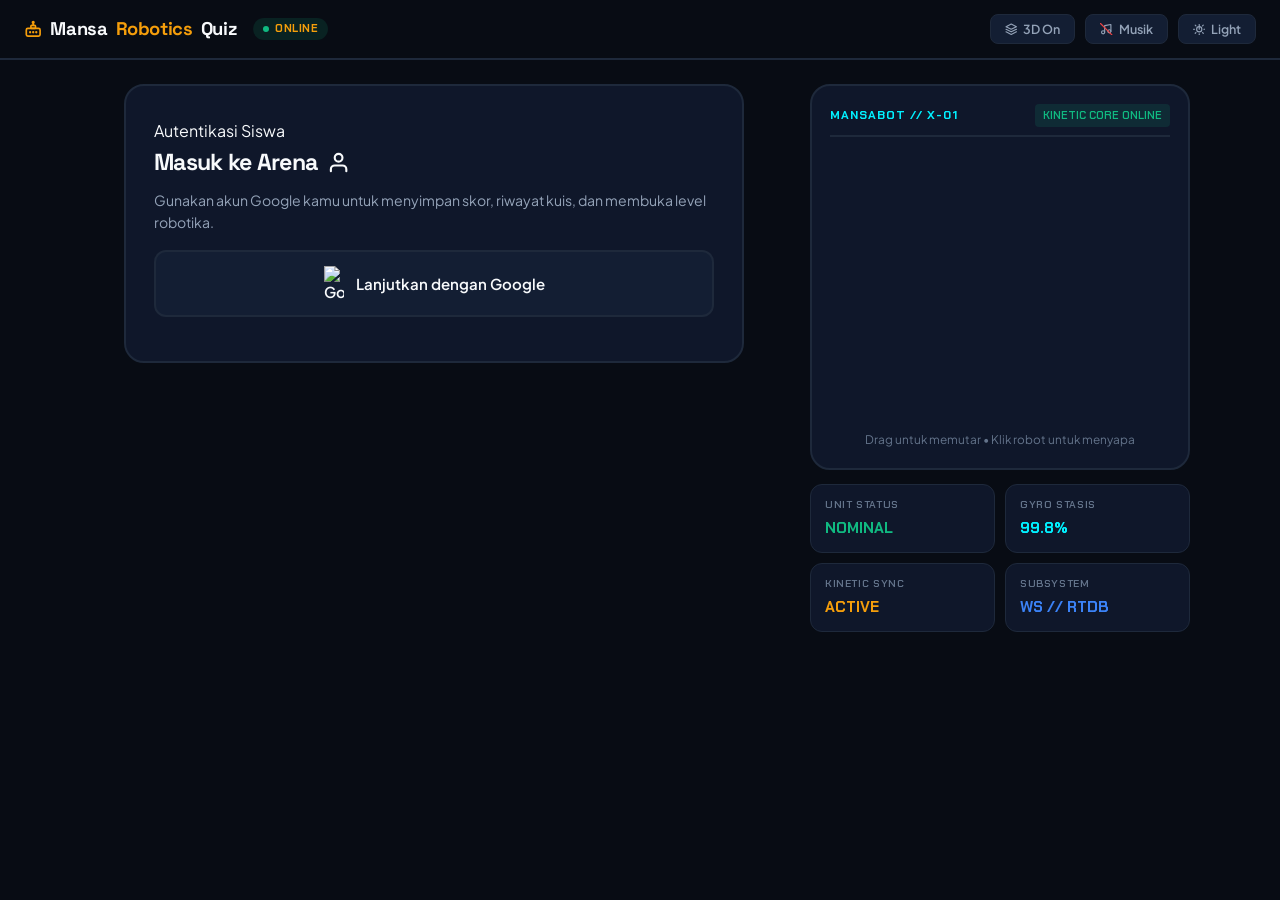
==== commit d96e21ca: "feat(redesign): Cyber-Kinetic 3D robotics UI redesign with interactive Three.js companion and keyboa" ====
--- a/index.html
+++ b/index.html
@@ -3,232 +3,354 @@
 <head>
   <meta charset="UTF-8" />
   <meta name="viewport" content="width=device-width, initial-scale=1.0"/>
-  <title>Mansa Robotics Quiz</title>
+  <title>Mansa Robotics Quiz - Autonomous Arena</title>
   <link rel="stylesheet" href="style.css" />
+  <!-- Three.js CDN for Interactive 3D Robotics Companion -->
+  <script src="https://cdnjs.cloudflare.com/ajax/libs/three.js/r128/three.min.js"></script>
+  <!-- Procedural 3D Robot Script -->
+  <script src="robot-3d.js"></script>
 </head>
 <body>
 
 <!-- ===== NAVBAR ===== -->
 <nav class="navbar">
   <div class="navbar-brand">
-    Mansa<span>Robotics</span>&nbsp;Quiz
-    <svg class="ico" viewBox="0 0 24 24" fill="none" stroke="currentColor" stroke-width="2" stroke-linecap="round" stroke-linejoin="round"><rect x="3" y="11" width="18" height="10" rx="2"/><rect x="9" y="7" width="6" height="4" rx="1"/><line x1="12" y1="7" x2="12" y2="4"/><circle cx="12" cy="3" r="1"/><line x1="8" y1="16" x2="8" y2="16" stroke-width="3"/><line x1="12" y1="16" x2="12" y2="16" stroke-width="3"/><line x1="16" y1="16" x2="16" y2="16" stroke-width="3"/></svg>
+    <svg class="ico" viewBox="0 0 24 24" fill="none" stroke="currentColor" stroke-width="2.2" stroke-linecap="round" stroke-linejoin="round" style="color:var(--accent)">
+      <rect x="3" y="11" width="18" height="10" rx="2"/>
+      <rect x="9" y="7" width="6" height="4" rx="1"/>
+      <line x1="12" y1="7" x2="12" y2="4"/>
+      <circle cx="12" cy="3" r="1"/>
+      <line x1="8" y1="16" x2="8" y2="16" stroke-width="3"/>
+      <line x1="12" y1="16" x2="12" y2="16" stroke-width="3"/>
+      <line x1="16" y1="16" x2="16" y2="16" stroke-width="3"/>
+    </svg>
+    Mansa<span>Robotics</span> Quiz
+    <div class="sys-indicator">
+      <span class="sys-dot"></span>
+      <span>ONLINE</span>
+    </div>
   </div>
   <div class="navbar-controls">
-    <button class="nav-icon-btn" id="music-toggle" onclick="toggleBGM()" title="Toggle Background Music">
+    <!-- 3D ROBOT TOGGLE -->
+    <button class="nav-icon-btn" id="robot-toggle-btn" onclick="toggle3D()" title="Toggle 3D Companion Animation">
+      <svg class="ico" viewBox="0 0 24 24" fill="none" stroke="currentColor" stroke-width="2" stroke-linecap="round" stroke-linejoin="round"><polygon points="12 2 2 7 12 12 22 7 12 2"/><polyline points="2 17 12 22 22 17"/><polyline points="2 12 12 17 22 12"/></svg>
+      <span id="robot-toggle-label">3D On</span>
+    </button>
+    <!-- MUSIC TOGGLE -->
+    <button class="nav-icon-btn" id="music-toggle" onclick="toggleBGM()" title="Toggle Ambient Synthesizer Music">
       <svg id="music-icon-on" class="ico" viewBox="0 0 24 24" fill="none" stroke="currentColor" stroke-width="2" stroke-linecap="round" stroke-linejoin="round" style="display:none"><path d="M9 18V5l12-2v13"/><circle cx="6" cy="18" r="3"/><circle cx="18" cy="16" r="3"/></svg>
-      <svg id="music-icon-off" class="ico" viewBox="0 0 24 24" fill="none" stroke="currentColor" stroke-width="2" stroke-linecap="round" stroke-linejoin="round"><path d="M9 18V5l12-2v13"/><circle cx="6" cy="18" r="3"/><circle cx="18" cy="16" r="3"/><line x1="1" y1="1" x2="23" y2="23" stroke="#EF4444"/></svg>
+      <svg id="music-icon-off" class="ico" viewBox="0 0 24 24" fill="none" stroke="currentColor" stroke-width="2" stroke-linecap="round" stroke-linejoin="round"><path d="M9 18V5l12-2v13"/><circle cx="6" cy="18" r="3"/><circle cx="18" cy="16" r="3"/><line x1="1" y1="1" x2="23" y2="23" stroke="var(--red)"/></svg>
       <span id="music-label">Musik</span>
     </button>
+    <!-- THEME TOGGLE -->
     <button class="nav-icon-btn" id="theme-toggle" onclick="toggleTheme()" title="Toggle Dark/Light Mode">
-      <svg id="theme-icon-moon" class="ico" viewBox="0 0 24 24" fill="none" stroke="currentColor" stroke-width="2" stroke-linecap="round" stroke-linejoin="round"><path d="M21 12.79A9 9 0 1 1 11.21 3 7 7 0 0 0 21 12.79z"/></svg>
-      <svg id="theme-icon-sun" class="ico" viewBox="0 0 24 24" fill="none" stroke="currentColor" stroke-width="2" stroke-linecap="round" stroke-linejoin="round" style="display:none"><circle cx="12" cy="12" r="5"/><line x1="12" y1="1" x2="12" y2="3"/><line x1="12" y1="21" x2="12" y2="23"/><line x1="4.22" y1="4.22" x2="5.64" y2="5.64"/><line x1="18.36" y1="18.36" x2="19.78" y2="19.78"/><line x1="1" y1="12" x2="3" y2="12"/><line x1="21" y1="12" x2="23" y2="12"/><line x1="4.22" y1="19.78" x2="5.64" y2="18.36"/><line x1="18.36" y1="5.64" x2="19.78" y2="4.22"/></svg>
-      <span id="theme-label">Dark</span>
+      <svg id="theme-icon-moon" class="ico" viewBox="0 0 24 24" fill="none" stroke="currentColor" stroke-width="2" stroke-linecap="round" stroke-linejoin="round" style="display:none"><path d="M21 12.79A9 9 0 1 1 11.21 3 7 7 0 0 0 21 12.79z"/></svg>
+      <svg id="theme-icon-sun" class="ico" viewBox="0 0 24 24" fill="none" stroke="currentColor" stroke-width="2" stroke-linecap="round" stroke-linejoin="round"><circle cx="12" cy="12" r="5"/><line x1="12" y1="12" x2="12" y2="3"/><line x1="12" y1="21" x2="12" y2="23"/><line x1="4.22" y1="4.22" x2="5.64" y2="5.64"/><line x1="18.36" y1="18.36" x2="19.78" y2="19.78"/><line x1="1" y1="12" x2="3" y2="12"/><line x1="21" y1="12" x2="23" y2="12"/><line x1="4.22" y1="19.78" x2="5.64" y2="18.36"/><line x1="18.36" y1="5.64" x2="19.78" y2="4.22"/></svg>
+      <span id="theme-label">Light</span>
     </button>
   </div>
 </nav>
 
-<!-- ===== PAGE WRAPPER ===== -->
-<div class="page-wrapper">
-
-<!-- SCREEN: LOGIN -->
-<div class="card screen active" id="screen-login">
-  <div class="card-eyebrow">Selamat Datang</div>
-  <h2>Masuk dulu ya!
-    <svg class="ico" viewBox="0 0 24 24" fill="none" stroke="currentColor" stroke-width="2" stroke-linecap="round" stroke-linejoin="round"><path d="M20 21v-2a4 4 0 0 0-4-4H8a4 4 0 0 0-4 4v2"/><circle cx="12" cy="7" r="4"/></svg>
-  </h2>
-  <p class="info-text">Login pakai akun Google kamu untuk mulai bermain.</p>
-  <button class="btn btn-google" onclick="loginGoogle()">
-    <img src="https://www.gstatic.com/firebasejs/ui/2.0.0/images/auth/google.svg" width="20"/>
-    Lanjutkan dengan Google
-  </button>
-  <div id="login-error" class="error-msg" style="display:none"></div>
-</div>
-
-<!-- SCREEN: FILL NAME -->
-<div class="card screen" id="screen-name">
-  <div class="card-eyebrow">Satu Langkah Lagi</div>
-  <h2>Siapa namamu?
-    <svg class="ico" viewBox="0 0 24 24" fill="none" stroke="currentColor" stroke-width="2" stroke-linecap="round" stroke-linejoin="round"><path d="M11 4H4a2 2 0 0 0-2 2v14a2 2 0 0 0 2 2h14a2 2 0 0 0 2-2v-7"/><path d="M18.5 2.5a2.121 2.121 0 0 1 3 3L12 15l-4 1 1-4 9.5-9.5z"/></svg>
-  </h2>
-  <p class="info-text">Nama ini akan muncul di leaderboard.</p>
-  <input type="text" id="input-name" placeholder="Nama panggilan..." maxlength="20" />
-  <div id="name-error" class="error-msg" style="display:none"></div>
-  <button class="btn btn-primary" onclick="saveName()">
-    Lanjut
-    <svg class="ico" viewBox="0 0 24 24" fill="none" stroke="currentColor" stroke-width="2.5" stroke-linecap="round" stroke-linejoin="round"><polyline points="9 18 15 12 9 6"/></svg>
-  </button>
-</div>
-
-<!-- SCREEN: JOIN ROOM -->
-<div class="card screen" id="screen-join">
-  <div class="card-eyebrow">Gabung Room</div>
-  <h2>Masukkan kode room
-    <svg class="ico" viewBox="0 0 24 24" fill="none" stroke="currentColor" stroke-width="2" stroke-linecap="round" stroke-linejoin="round"><line x1="6" y1="12" x2="10" y2="12"/><line x1="8" y1="10" x2="8" y2="14"/><circle cx="15" cy="11" r="1"/><circle cx="17" cy="13" r="1"/><path d="M4 6h16l2 12H2z"/></svg>
-  </h2>
-  <div style="display:flex;align-items:center;justify-content:space-between;margin-bottom:14px">
-    <p class="info-text" style="margin:0">Halo, <b id="join-display-name" style="color:var(--accent)"></b>!</p>
-    <button onclick="openEditNameModal()" style="background:var(--card2);border:1.5px solid var(--border);border-radius:8px;padding:4px 11px;font-size:0.72rem;color:var(--t2);cursor:pointer;display:flex;align-items:center;gap:4px;font-family:'Poppins',sans-serif;font-weight:500">
-      <svg class="ico" viewBox="0 0 24 24" fill="none" stroke="currentColor" stroke-width="2" stroke-linecap="round" stroke-linejoin="round"><path d="M11 4H4a2 2 0 0 0-2 2v14a2 2 0 0 0 2 2h14a2 2 0 0 0 2-2v-7"/><path d="M18.5 2.5a2.121 2.121 0 0 1 3 3L12 15l-4 1 1-4 9.5-9.5z"/></svg>
-      Edit Nama
-    </button>
-  </div>
-  <p class="info-text" style="margin-bottom:8px">Minta kode dari admin atau gurumu!</p>
-  <input type="text" id="input-room-code" placeholder="Kode Room (4 huruf)..." maxlength="4"
-    style="text-transform:uppercase;letter-spacing:6px;font-size:1.4rem;text-align:center;font-weight:700" />
-  <div id="join-error" class="error-msg" style="display:none"></div>
-
-  <!-- REJOIN BANNER -->
-  <div id="rejoin-banner" style="display:none">
-    <div style="color:var(--accent);font-weight:700;font-size:0.88rem;margin-bottom:4px">⚡ Sesi Aktif Ditemukan!</div>
-    <div style="color:var(--t2);font-size:0.77rem;margin-bottom:10px">Room <b id="rejoin-room-code-display" style="color:var(--accent)"></b> — sisa waktu: <b id="rejoin-countdown-display" style="color:var(--green)">60</b>s</div>
-    <button class="btn btn-accent" style="margin:0;padding:8px 20px;font-size:0.84rem;width:auto" onclick="doRejoin()">⚡ Lanjutkan Quiz</button>
-  </div>
-
-  <button class="btn btn-primary" onclick="joinRoom()">
-    Masuk Room
-    <svg class="ico" viewBox="0 0 24 24" fill="none" stroke="currentColor" stroke-width="2.5" stroke-linecap="round" stroke-linejoin="round"><polyline points="9 18 15 12 9 6"/></svg>
-  </button>
-  <button class="btn btn-outline" onclick="logout()">Ganti Akun</button>
-
-  <!-- Info card -->
-  <div style="margin-top:16px;background:var(--card2);border:1px solid var(--border);border-radius:var(--r-md);padding:14px 16px">
-    <div style="font-size:0.72rem;font-weight:700;color:var(--accent);letter-spacing:0.08em;text-transform:uppercase;margin-bottom:10px">💡 Tentang Quiz</div>
-    <div style="font-size:0.78rem;color:var(--t2);line-height:1.7">
-      Quiz interaktif seputar robotika, logika, dan teknologi.<br>
-      <span style="color:var(--t1);font-weight:600">🏆 Seru &amp; Edukatif</span> &nbsp;·&nbsp;
-      <span style="color:var(--t1);font-weight:600">⚡ Kompetisi Sehat</span> &nbsp;·&nbsp;
-      <span style="color:var(--t1);font-weight:600">📊 Skor Realtime</span>
-    </div>
-    <div style="margin-top:10px;padding-top:10px;border-top:1px solid var(--border);font-size:0.72rem;color:var(--t3);font-style:italic">"Belajar itu keren, apalagi kalau bareng robot!"</div>
-  </div>
-
-  <p class="credit-text">made with ❤ by <span class="c1">mas rahullll</span> &amp; <span class="c2">rv</span></p>
-</div>
-
-<!-- SCREEN: WAITING ROOM -->
-<div class="card screen" id="screen-waiting">
-  <div class="card-eyebrow">Ruang Tunggu</div>
-  <h2>Bersiap-siap!
-    <svg class="ico" viewBox="0 0 24 24" fill="none" stroke="currentColor" stroke-width="2" stroke-linecap="round" stroke-linejoin="round"><path d="M5 22h14M5 2h14M17 22v-4.172a2 2 0 0 0-.586-1.414L12 12l-4.414 4.414A2 2 0 0 0 7 17.828V22M7 2v4.172a2 2 0 0 1 .586 1.414L12 12l4.414-4.414A2 2 0 0 0 17 6.172V2"/></svg>
-  </h2>
-  <p class="info-text">Kode Room:</p>
-  <div class="room-code" id="display-room-code">????</div>
-  <div style="display:flex;align-items:center;justify-content:space-between;margin:12px 0 6px">
-    <p class="info-text" style="margin:0;font-weight:600">Yang sudah join:</p>
-    <button onclick="openEditNameModal()" style="background:var(--card2);border:1.5px solid var(--border);border-radius:8px;padding:4px 11px;font-size:0.72rem;color:var(--t2);cursor:pointer;display:flex;align-items:center;gap:4px;font-family:'Poppins',sans-serif;font-weight:500">
-      <svg class="ico" viewBox="0 0 24 24" fill="none" stroke="currentColor" stroke-width="2" stroke-linecap="round" stroke-linejoin="round"><path d="M11 4H4a2 2 0 0 0-2 2v14a2 2 0 0 0 2 2h14a2 2 0 0 0 2-2v-7"/><path d="M18.5 2.5a2.121 2.121 0 0 1 3 3L12 15l-4 1 1-4 9.5-9.5z"/></svg>
-      Edit Nama
-    </button>
-  </div>
-  <ul class="player-list" id="player-list"></ul>
-  <p class="waiting-msg pulse" id="waiting-status">Menunggu admin memulai quiz...</p>
-  <div class="emot-bar" id="emot-bar-waiting">
-    <span onclick="sendEmot('🔥')">🔥</span>
-    <span onclick="sendEmot('😂')">😂</span>
-    <span onclick="sendEmot('👍')">👍</span>
-    <span onclick="sendEmot('😱')">😱</span>
-    <span onclick="sendEmot('💀')">💀</span>
-    <span onclick="sendEmot('🎉')">🎉</span>
+<!-- ===== DUAL-ZONE STAGE ===== -->
+<div class="page-wrapper" data-ui>
+  <div class="stage-deck">
+
+    <!-- LEFT COLUMN: INTERACTIVE CONSOLE -->
+    <div class="deck-console">
+
+      <!-- SCREEN: LOGIN -->
+      <div class="card screen active" id="screen-login">
+        <div class="card-eyebrow">Autentikasi Siswa</div>
+        <h2>Masuk ke Arena
+          <svg class="ico" viewBox="0 0 24 24" fill="none" stroke="currentColor" stroke-width="2" stroke-linecap="round" stroke-linejoin="round"><path d="M20 21v-2a4 4 0 0 0-4-4H8a4 4 0 0 0-4 4v2"/><circle cx="12" cy="7" r="4"/></svg>
+        </h2>
+        <p class="info-text">Gunakan akun Google kamu untuk menyimpan skor, riwayat kuis, dan membuka level robotika.</p>
+        <button class="btn btn-google" onclick="loginGoogle()">
+          <img src="https://www.gstatic.com/firebasejs/ui/2.0.0/images/auth/google.svg" width="20" alt="Google"/>
+          Lanjutkan dengan Google
+        </button>
+        <div id="login-error" class="error-msg" style="display:none"></div>
+      </div>
+
+      <!-- SCREEN: FILL NAME -->
+      <div class="card screen" id="screen-name">
+        <div class="card-eyebrow">Identitas Peserta</div>
+        <h2>Siapa namamu?
+          <svg class="ico" viewBox="0 0 24 24" fill="none" stroke="currentColor" stroke-width="2" stroke-linecap="round" stroke-linejoin="round"><path d="M11 4H4a2 2 0 0 0-2 2v14a2 2 0 0 0 2 2h14a2 2 0 0 0 2-2v-7"/><path d="M18.5 2.5a2.121 2.121 0 0 1 3 3L12 15l-4 1 1-4 9.5-9.5z"/></svg>
+        </h2>
+        <p class="info-text">Nama panggilan ini akan tampil di live leaderboard kompetisi.</p>
+        <input type="text" id="input-name" placeholder="Nama panggilan kamu..." maxlength="20" autocomplete="off" />
+        <div id="name-error" class="error-msg" style="display:none"></div>
+        <button class="btn btn-primary" onclick="saveName()">
+          Konfirmasi &amp; Lanjut
+          <svg class="ico" viewBox="0 0 24 24" fill="none" stroke="currentColor" stroke-width="2.5" stroke-linecap="round" stroke-linejoin="round"><polyline points="9 18 15 12 9 6"/></svg>
+        </button>
+      </div>
+
+      <!-- SCREEN: JOIN ROOM -->
+      <div class="card screen" id="screen-join">
+        <div class="card-eyebrow">Koneksi Sesi</div>
+        <h2>Masuk Room Kuis
+          <svg class="ico" viewBox="0 0 24 24" fill="none" stroke="currentColor" stroke-width="2" stroke-linecap="round" stroke-linejoin="round"><line x1="6" y1="12" x2="10" y2="12"/><line x1="8" y1="10" x2="8" y2="14"/><circle cx="15" cy="11" r="1"/><circle cx="17" cy="13" r="1"/><path d="M4 6h16l2 12H2z"/></svg>
+        </h2>
+        <div style="display:flex;align-items:center;justify-content:space-between;margin-bottom:14px">
+          <p class="info-text" style="margin:0">Pilot: <b id="join-display-name" style="color:var(--cyan)"></b></p>
+          <button onclick="openEditNameModal()" class="nav-icon-btn">
+            <svg class="ico" viewBox="0 0 24 24" fill="none" stroke="currentColor" stroke-width="2" stroke-linecap="round" stroke-linejoin="round"><path d="M11 4H4a2 2 0 0 0-2 2v14a2 2 0 0 0 2 2h14a2 2 0 0 0 2-2v-7"/><path d="M18.5 2.5a2.121 2.121 0 0 1 3 3L12 15l-4 1 1-4 9.5-9.5z"/></svg>
+            Edit Nama
+          </button>
+        </div>
+
+        <p class="info-text" style="margin-bottom:8px">Masukkan 4 huruf kode room dari instruktur:</p>
+        <input type="text" id="input-room-code" placeholder="KODE ROOM" maxlength="4"
+          style="text-transform:uppercase;letter-spacing:8px;font-size:1.6rem;text-align:center;font-weight:800;font-family:var(--font-mono)" />
+        <div id="join-error" class="error-msg" style="display:none"></div>
+
+        <!-- REJOIN BANNER -->
+        <div id="rejoin-banner" style="display:none;background:var(--card2);border:1.5px solid var(--accent);border-radius:var(--r-md);padding:14px;margin-bottom:14px">
+          <div style="color:var(--accent);font-weight:700;font-size:0.9rem;margin-bottom:4px">⚡ Sesi Aktif Ditemukan!</div>
+          <div style="color:var(--t2);font-size:0.8rem;margin-bottom:10px">Room <b id="rejoin-room-code-display" style="color:var(--cyan)"></b> &bull; sisa waktu: <b id="rejoin-countdown-display" style="color:var(--green)">60</b>s</div>
+          <button class="btn btn-accent" style="margin:0;padding:9px 20px;font-size:0.85rem;width:auto" onclick="doRejoin()">Lanjutkan Sesi Kuis</button>
+        </div>
+
+        <button class="btn btn-primary" onclick="joinRoom()">
+          Gabung Room
+          <svg class="ico" viewBox="0 0 24 24" fill="none" stroke="currentColor" stroke-width="2.5" stroke-linecap="round" stroke-linejoin="round"><polyline points="9 18 15 12 9 6"/></svg>
+        </button>
+        <button class="btn btn-outline" onclick="logout()">Ganti Akun</button>
+
+        <!-- Briefing Mission Card -->
+        <div style="margin-top:20px;background:var(--card2);border:1px solid var(--border);border-radius:var(--r-md);padding:16px">
+          <div style="font-family:var(--font-mono);font-size:0.75rem;font-weight:700;color:var(--cyan);letter-spacing:0.08em;text-transform:uppercase;margin-bottom:8px">
+            🤖 Tentang Mansa Robotics Quiz
+          </div>
+          <div style="font-size:0.82rem;color:var(--t2);line-height:1.7">
+            Arena kompetisi kuis interaktif seputar mikrokontroler, aktuator, mekanika sensor, dan kecerdasan robotika.<br>
+            <span style="color:var(--t1);font-weight:600">💡 Edukatif &amp; Terstruktur</span> &nbsp;&bull;&nbsp;
+            <span style="color:var(--t1);font-weight:600">🏆 Kompetisi Realtime</span> &nbsp;&bull;&nbsp;
+            <span style="color:var(--t1);font-weight:600">⚡ Skor &amp; Item Taktis</span>
+          </div>
+        </div>
+
+        <p class="credit-text">Crafted for Mansa Robotics &bull; by <span class="c1">mas rahullll</span> &amp; <span class="c2">rv</span></p>
+      </div>
+
+      <!-- SCREEN: WAITING ROOM -->
+      <div class="card screen" id="screen-waiting">
+        <div class="card-eyebrow">Hangar Peserta</div>
+        <h2>Bersiap di Garis Start
+          <svg class="ico" viewBox="0 0 24 24" fill="none" stroke="currentColor" stroke-width="2" stroke-linecap="round" stroke-linejoin="round"><path d="M5 22h14M5 2h14M17 22v-4.172a2 2 0 0 0-.586-1.414L12 12l-4.414 4.414A2 2 0 0 0 7 17.828V22M7 2v4.172a2 2 0 0 1 .586 1.414L12 12l4.414-4.414A2 2 0 0 0 17 6.172V2"/></svg>
+        </h2>
+        <p class="info-text" style="margin-bottom:4px">Kode Room Anda:</p>
+        <div class="room-code" id="display-room-code">----</div>
+
+        <div style="display:flex;align-items:center;justify-content:space-between;margin:16px 0 8px">
+          <p class="info-text" style="margin:0;font-weight:700;color:var(--t1)">Peserta yang Terhubung:</p>
+          <button onclick="openEditNameModal()" class="nav-icon-btn">
+            <svg class="ico" viewBox="0 0 24 24" fill="none" stroke="currentColor" stroke-width="2" stroke-linecap="round" stroke-linejoin="round"><path d="M11 4H4a2 2 0 0 0-2 2v14a2 2 0 0 0 2 2h14a2 2 0 0 0 2-2v-7"/><path d="M18.5 2.5a2.121 2.121 0 0 1 3 3L12 15l-4 1 1-4 9.5-9.5z"/></svg>
+            Edit Nama
+          </button>
+        </div>
+
+        <ul class="player-list" id="player-list"></ul>
+        <p class="waiting-msg pulse" id="waiting-status">Menunggu instruktur memulai ronde kuis...</p>
+
+        <!-- EMOT BAR WAITING -->
+        <div class="emot-bar" id="emot-bar-waiting">
+          <button class="emot-btn" onclick="sendEmot('🔥')" title="Semangat!">🔥</button>
+          <button class="emot-btn" onclick="sendEmot('⚡')" title="Cepat!">⚡</button>
+          <button class="emot-btn" onclick="sendEmot('🎯')" title="Target!">🎯</button>
+          <button class="emot-btn" onclick="sendEmot('🤖')" title="Robot!">🤖</button>
+          <button class="emot-btn" onclick="sendEmot('🛡️')" title="Tahan!">🛡️</button>
+          <button class="emot-btn" onclick="sendEmot('💥')" title="Ledakkan!">💥</button>
+        </div>
+      </div>
+
+      <!-- SCREEN: BREAK / MID-LEADERBOARD -->
+      <div class="card screen" id="screen-break">
+        <div class="card-eyebrow">Istirahat Sesi</div>
+        <h2>
+          <svg class="ico" viewBox="0 0 24 24" fill="none" stroke="currentColor" stroke-width="2" stroke-linecap="round" stroke-linejoin="round"><rect x="6" y="4" width="4" height="16"/><rect x="14" y="4" width="4" height="16"/></svg>
+          Jeda Evaluasi Sementara
+        </h2>
+        <div class="score-display">
+          <div class="big" id="break-my-score">0</div>
+          <div class="label">Poin Anda Sekarang</div>
+        </div>
+        <p style="font-size:0.86rem;color:var(--t2);margin-bottom:12px;font-weight:600">Peringkat Sementara Sesi Ini:</p>
+        <ul class="leaderboard" id="break-leaderboard"></ul>
+        <div style="text-align:center;margin-top:18px">
+          <div id="break-countdown" class="pulse" style="font-size:0.86rem;color:var(--t3)">Menunggu instruktur melanjutkan sesi kuis...</div>
+        </div>
+      </div>
+
+      <!-- SCREEN: QUIZ INTERACTION -->
+      <div class="card screen" id="screen-quiz">
+        <div class="quiz-header">
+          <div class="q-number" id="q-number">Soal 1 / 10</div>
+          <div class="timer" id="timer">15</div>
+        </div>
+        <div class="progress-bar"><div class="progress-fill" id="progress-fill" style="width:10%"></div></div>
+        <div class="question-text" id="question-text">Memuat pertanyaan...</div>
+        <div class="options" id="options-container"></div>
+        <div id="rank-badge" style="margin-top:14px;text-align:center;font-size:0.84rem;color:var(--t2);min-height:22px"></div>
+
+        <!-- STREAK + TACTICAL ITEM MODULES -->
+        <div class="streak-item-container">
+          <div class="streak-bar">
+            <span class="streak-label">Power Core Streak:</span>
+            <div class="streak-dot" id="streak-dot-0"></div>
+            <div class="streak-dot" id="streak-dot-1"></div>
+            <div class="streak-dot" id="streak-dot-2"></div>
+          </div>
+          <div class="item-bar">
+            <div class="item-slot empty" id="item-shield" onclick="useItem('shield')" title="Shield: Tahan 1 serangan player lain">
+              <div class="item-icon"><svg class="ico" viewBox="0 0 24 24" fill="none" stroke="currentColor" stroke-width="2"><path d="M12 22s8-4 8-10V5l-8-3-8 3v7c0 6 8 10 8 10z"/></svg></div>
+              <div class="item-label">SHIELD</div>
+              <div class="item-count" id="shield-count" style="display:none">0</div>
+            </div>
+            <div class="item-slot empty" id="item-gun" onclick="useItem('gun')" title="Laser Gun: Serang -50 poin lawan">
+              <div class="item-icon"><svg class="ico" viewBox="0 0 24 24" fill="none" stroke="currentColor" stroke-width="2"><path d="M21 15V9H9l-2 3H4a2 2 0 0 0-2 2v1a2 2 0 0 0 2 2h3l2 2h8v-4z"/><line x1="9" y1="12" x2="9" y2="12" stroke-width="3"/></svg></div>
+              <div class="item-label">GUN</div>
+              <div class="item-count" id="gun-count" style="display:none">0</div>
+            </div>
+            <div class="item-slot empty" id="item-hint" onclick="useItem('hint')" title="Hint: Hapus 1 jawaban salah">
+              <div class="item-icon"><svg class="ico" viewBox="0 0 24 24" fill="none" stroke="currentColor" stroke-width="2"><circle cx="12" cy="12" r="10"/><line x1="12" y1="8" x2="12" y2="12"/><line x1="12" y1="16" x2="12.01" y2="16" stroke-width="3"/></svg></div>
+              <div class="item-label">HINT</div>
+              <div class="item-count" id="hint-count" style="display:none">0</div>
+            </div>
+            <div class="item-slot empty" id="item-doublePoints" onclick="useItem('doublePoints')" title="2× Overdrive: Dobel poin soal berikutnya">
+              <div class="item-icon"><svg class="ico" viewBox="0 0 24 24" fill="none" stroke="currentColor" stroke-width="2"><polygon points="12 2 15.09 8.26 22 9.27 17 14.14 18.18 21.02 12 17.77 5.82 21.02 7 14.14 2 9.27 8.91 8.26 12 2"/></svg></div>
+              <div class="item-label">2× POIN</div>
+              <div class="item-count" id="doublePoints-count" style="display:none">0</div>
+            </div>
+            <div class="item-slot empty" id="item-freezeTimer" onclick="useItem('freezeTimer')" title="Cryo Freeze: Bekukan timer soal berikutnya">
+              <div class="item-icon"><svg class="ico" viewBox="0 0 24 24" fill="none" stroke="currentColor" stroke-width="2"><circle cx="12" cy="12" r="10"/><polyline points="12 6 12 12 16 14"/></svg></div>
+              <div class="item-label">FREEZE</div>
+              <div class="item-count" id="freezeTimer-count" style="display:none">0</div>
+            </div>
+          </div>
+        </div>
+
+        <button id="btn-user-next" class="btn btn-primary" style="margin-top:14px;display:none" onclick="userNextQuestion()">
+          Soal Berikutnya
+          <svg class="ico" viewBox="0 0 24 24" fill="none" stroke="currentColor" stroke-width="2.5"><polyline points="9 18 15 12 9 6"/></svg>
+        </button>
+        <div id="waiting-break-msg" style="display:none;margin-top:14px;text-align:center;color:var(--t3);font-size:0.85rem">
+          Menunggu peserta lain menyelesaikan pertanyaan...
+        </div>
+
+        <!-- EMOT BAR QUIZ -->
+        <div class="emot-bar" id="emot-bar-quiz">
+          <button class="emot-btn" onclick="sendEmot('🔥')">🔥</button>
+          <button class="emot-btn" onclick="sendEmot('⚡')">⚡</button>
+          <button class="emot-btn" onclick="sendEmot('🎯')">🎯</button>
+          <button class="emot-btn" onclick="sendEmot('🤖')">🤖</button>
+          <button class="emot-btn" onclick="sendEmot('🛡️')">🛡️</button>
+          <button class="emot-btn" onclick="sendEmot('💥')">💥</button>
+        </div>
+      </div>
+
+      <!-- SCREEN: RESULT PODIUM -->
+      <div class="card screen" id="screen-result">
+        <div class="card-eyebrow">Misi Berakhir</div>
+        <h2>Papan Peringkat Akhir
+          <svg class="ico" viewBox="0 0 24 24" fill="none" stroke="currentColor" stroke-width="2" stroke-linecap="round" stroke-linejoin="round"><polyline points="8 21 12 17 16 21"/><line x1="12" y1="17" x2="12" y2="11"/><path d="M7 4h10l-1 7a5 5 0 0 1-8 0z"/><path d="M4 7h3M17 7h3"/></svg>
+        </h2>
+        <div class="score-display">
+          <div class="big" id="my-score">0</div>
+          <div class="label">Total Skor Akhir Anda</div>
+        </div>
+        <div style="display:flex;justify-content:center;gap:12px;margin:-4px 0 20px">
+          <div style="text-align:center;background:var(--card2);border:1px solid var(--border);border-radius:var(--r-md);padding:14px 20px;flex:1">
+            <div style="font-size:1.6rem;font-weight:800;font-family:var(--font-mono);color:var(--green)" id="my-accuracy">0%</div>
+            <div style="font-size:0.74rem;color:var(--t3);margin-top:3px;font-weight:600">Tingkat Akurasi</div>
+          </div>
+          <div style="text-align:center;background:var(--card2);border:1px solid var(--border);border-radius:var(--r-md);padding:14px 20px;flex:1">
+            <div style="font-size:1.6rem;font-weight:800;font-family:var(--font-mono);color:var(--cyan)" id="my-correct-count">0/0</div>
+            <div style="font-size:0.74rem;color:var(--t3);margin-top:3px;font-weight:600">Jawaban Benar</div>
+          </div>
+        </div>
+        <p style="font-size:0.85rem;color:var(--t2);margin-bottom:10px;font-weight:600">Peringkat Seluruh Peserta:</p>
+        <ul class="leaderboard" id="leaderboard"></ul>
+        <div style="margin-top:18px;padding:14px;background:var(--card2);border:1px solid var(--border);border-radius:var(--r-md);text-align:center">
+          <div class="pulse" style="color:var(--t3);font-size:0.85rem">
+            Menunggu instruktur untuk ronde berikutnya atau penutupan...
+          </div>
+        </div>
+        <button class="btn btn-outline" style="margin-top:14px" onclick="backToLobby()">Keluar ke Menu Utama</button>
+      </div>
+
+    </div><!-- end .deck-console -->
+
+    <!-- RIGHT COLUMN: 3D ROBOTICS TELEMETRY BAY -->
+    <div class="telemetry-bay">
+      <div class="robot-canvas-frame">
+        <div class="robot-canvas-header">
+          <span class="robot-tag">MANSABOT // X-01</span>
+          <span class="robot-status-badge">KINETIC CORE ONLINE</span>
+        </div>
+        <div id="robot-canvas-container" title="Drag to rotate robot chassis &bull; Click to salute"></div>
+        <div class="robot-caption">Drag untuk memutar &bull; Klik robot untuk menyapa</div>
+      </div>
+
+      <div class="telemetry-specs">
+        <div class="spec-box">
+          <div class="spec-lbl">Unit Status</div>
+          <div class="spec-val" style="color:var(--green)">NOMINAL</div>
+        </div>
+        <div class="spec-box">
+          <div class="spec-lbl">Gyro Stasis</div>
+          <div class="spec-val" style="color:var(--cyan)">99.8%</div>
+        </div>
+        <div class="spec-box">
+          <div class="spec-lbl">Kinetic Sync</div>
+          <div class="spec-val" style="color:var(--accent)">ACTIVE</div>
+        </div>
+        <div class="spec-box">
+          <div class="spec-lbl">Subsystem</div>
+          <div class="spec-val" style="color:var(--blue)">WS // RTDB</div>
+        </div>
+      </div>
+    </div><!-- end .telemetry-bay -->
+
+  </div><!-- end .stage-deck -->
+</div><!-- end .page-wrapper -->
+
+<!-- FEEDBACK OVERLAY -->
+<div class="feedback-overlay" id="feedback-overlay" style="display:none">
+  <div class="feedback-box" id="feedback-box">
+    <div id="feedback-icon"></div>
+    <div id="feedback-text">Benar!</div>
+    <div class="pts" id="feedback-pts">+100</div>
   </div>
 </div>
 
-<!-- SCREEN: BREAK / MID-LEADERBOARD -->
-<div class="card screen" id="screen-break">
-  <div class="card-eyebrow">Jeda Sesi</div>
-  <h2>
-    <svg class="ico" viewBox="0 0 24 24" fill="none" stroke="currentColor" stroke-width="2" stroke-linecap="round" stroke-linejoin="round"><rect x="6" y="4" width="4" height="16"/><rect x="14" y="4" width="4" height="16"/></svg>
-    Istirahat Sebentar!
-  </h2>
-  <div class="score-display" style="margin-bottom:14px">
-    <div class="big" id="break-my-score">0</div>
-    <div class="label">Poin kamu sekarang</div>
-  </div>
-  <p style="font-size:0.82rem;color:var(--t3);margin-bottom:10px;font-weight:500">Peringkat sementara:</p>
-  <ul class="leaderboard" id="break-leaderboard"></ul>
-  <div style="text-align:center;margin-top:16px">
-    <div id="break-countdown" class="pulse" style="font-size:0.84rem;color:var(--t3)">Menunggu admin lanjutkan sesi berikutnya...</div>
-  </div>
-</div>
-
-<!-- SCREEN: QUIZ -->
-<div class="card screen" id="screen-quiz">
-  <div class="quiz-header">
-    <div class="q-number" id="q-number">Soal 1 / 10</div>
-    <div class="timer" id="timer">15</div>
-  </div>
-  <div class="progress-bar"><div class="progress-fill" id="progress-fill" style="width:10%"></div></div>
-  <div class="question-text" id="question-text">Loading...</div>
-  <div class="options" id="options-container"></div>
-  <div id="rank-badge" style="margin-top:12px;text-align:center;font-size:0.8rem;color:var(--t3);min-height:20px"></div>
-
-  <!-- STREAK + ITEM BAR -->
-  <div class="streak-item-container">
-    <div class="streak-bar">
-      <span class="streak-label">Streak:</span>
-      <div class="streak-dot" id="streak-dot-0"></div>
-      <div class="streak-dot" id="streak-dot-1"></div>
-      <div class="streak-dot" id="streak-dot-2"></div>
+<!-- QUIT BUTTON -->
+<button class="quit-btn" id="quit-btn" onclick="showQuitModal()">
+  <svg class="ico" viewBox="0 0 24 24" fill="none" stroke="currentColor" stroke-width="2.5"><line x1="18" y1="6" x2="6" y2="18"/><line x1="6" y1="6" x2="18" y2="18"/></svg>
+  Keluar Room
+</button>
+
+<!-- QUIT CONFIRM MODAL -->
+<div class="quit-modal" id="quit-modal" style="display:none">
+  <div class="quit-modal-box">
+    <h3>Keluar dari Arena Kuis?</h3>
+    <p>Kamu akan disconnect dari ronde ini.<br>Diberikan masa tenggang <b style="color:var(--accent)">60 detik</b> untuk rejoin kembali.</p>
+    <div class="quit-modal-actions" style="display:flex;gap:10px">
+      <button class="btn-cancel-quit" onclick="hideQuitModal()" style="flex:1">Batal</button>
+      <button class="btn-confirm-quit" onclick="confirmQuit()" style="flex:1">Keluar</button>
     </div>
-    <div class="item-bar">
-      <div class="item-slot empty" id="item-shield" onclick="useItem('shield')" title="Shield: Tahan 1 serangan">
-        <div class="item-icon"><svg class="ico" viewBox="0 0 24 24" fill="none" stroke="currentColor" stroke-width="2" stroke-linecap="round" stroke-linejoin="round"><path d="M12 22s8-4 8-10V5l-8-3-8 3v7c0 6 8 10 8 10z"/></svg></div>
-        <div class="item-label">SHIELD</div>
-        <div class="item-count" id="shield-count" style="display:none">0</div>
-      </div>
-      <div class="item-slot empty" id="item-gun" onclick="useItem('gun')" title="Gun: Serang -50 poin player lain">
-        <div class="item-icon"><svg class="ico" viewBox="0 0 24 24" fill="none" stroke="currentColor" stroke-width="2" stroke-linecap="round" stroke-linejoin="round"><path d="M21 15V9H9l-2 3H4a2 2 0 0 0-2 2v1a2 2 0 0 0 2 2h3l2 2h8v-4z"/><line x1="9" y1="12" x2="9" y2="12" stroke-width="3" stroke-linecap="round"/></svg></div>
-        <div class="item-label">GUN</div>
-        <div class="item-count" id="gun-count" style="display:none">0</div>
-      </div>
-      <div class="item-slot empty" id="item-hint" onclick="useItem('hint')" title="Hint: Hapus 1 jawaban salah">
-        <div class="item-icon"><svg class="ico" viewBox="0 0 24 24" fill="none" stroke="currentColor" stroke-width="2" stroke-linecap="round" stroke-linejoin="round"><circle cx="12" cy="12" r="10"/><line x1="12" y1="8" x2="12" y2="12"/><line x1="12" y1="16" x2="12.01" y2="16" stroke-width="3"/></svg></div>
-        <div class="item-label">HINT</div>
-        <div class="item-count" id="hint-count" style="display:none">0</div>
-      </div>
-      <div class="item-slot empty" id="item-doublePoints" onclick="useItem('doublePoints')" title="2× Poin: Poin soal berikutnya ×2">
-        <div class="item-icon"><svg class="ico" viewBox="0 0 24 24" fill="none" stroke="currentColor" stroke-width="2" stroke-linecap="round" stroke-linejoin="round"><polygon points="12 2 15.09 8.26 22 9.27 17 14.14 18.18 21.02 12 17.77 5.82 21.02 7 14.14 2 9.27 8.91 8.26 12 2"/></svg></div>
-        <div class="item-label">2×</div>
-        <div class="item-count" id="doublePoints-count" style="display:none">0</div>
-      </div>
-      <div class="item-slot empty" id="item-freezeTimer" onclick="useItem('freezeTimer')" title="Freeze: Bekukan timer soal berikutnya">
-        <div class="item-icon"><svg class="ico" viewBox="0 0 24 24" fill="none" stroke="currentColor" stroke-width="2" stroke-linecap="round" stroke-linejoin="round"><circle cx="12" cy="12" r="10"/><polyline points="12 6 12 12 16 14"/></svg></div>
-        <div class="item-label">FREEZE</div>
-        <div class="item-count" id="freezeTimer-count" style="display:none">0</div>
-      </div>
-    </div>
-  </div>
-
-  <button id="btn-user-next" class="btn btn-primary" style="margin-top:12px;display:none" onclick="userNextQuestion()">
-    Soal Berikutnya
-    <svg class="ico" viewBox="0 0 24 24" fill="none" stroke="currentColor" stroke-width="2.5" stroke-linecap="round" stroke-linejoin="round"><polyline points="9 18 15 12 9 6"/></svg>
-  </button>
-  <div id="waiting-break-msg" style="display:none;margin-top:14px;text-align:center;color:var(--t3);font-size:0.83rem">
-    <svg class="ico" style="opacity:0.5" viewBox="0 0 24 24" fill="none" stroke="currentColor" stroke-width="2" stroke-linecap="round" stroke-linejoin="round"><path d="M5 22h14M5 2h14M17 22v-4.172a2 2 0 0 0-.586-1.414L12 12l-4.414 4.414A2 2 0 0 0 7 17.828V22M7 2v4.172a2 2 0 0 1 .586 1.414L12 12l4.414-4.414A2 2 0 0 0 17 6.172V2"/></svg>
-    Menunggu peserta lain selesai...
-  </div>
-
-  <!-- EMOT BAR QUIZ -->
-  <div class="emot-bar" id="emot-bar-quiz">
-    <span onclick="sendEmot('🔥')">🔥</span>
-    <span onclick="sendEmot('😂')">😂</span>
-    <span onclick="sendEmot('👍')">👍</span>
-    <span onclick="sendEmot('😱')">😱</span>
-    <span onclick="sendEmot('💀')">💀</span>
-    <span onclick="sendEmot('🎉')">🎉</span>
   </div>
 </div>
 
 <!-- EDIT NAME MODAL -->
 <div class="modal-overlay" id="edit-name-modal" style="display:none">
   <div class="modal-box">
-    <h3>
-      <svg class="ico" viewBox="0 0 24 24" fill="none" stroke="currentColor" stroke-width="2" stroke-linecap="round" stroke-linejoin="round"><path d="M11 4H4a2 2 0 0 0-2 2v14a2 2 0 0 0 2 2h14a2 2 0 0 0 2-2v-7"/><path d="M18.5 2.5a2.121 2.121 0 0 1 3 3L12 15l-4 1 1-4 9.5-9.5z"/></svg>
-      Edit Nama
-    </h3>
-    <input type="text" id="edit-name-input" placeholder="Nama panggilan baru..." maxlength="20" style="width:100%;margin:10px 0" />
+    <h3>Edit Nama Panggilan</h3>
+    <input type="text" id="edit-name-input" placeholder="Nama panggilan baru..." maxlength="20" />
     <div id="edit-name-error" class="error-msg" style="display:none"></div>
-    <div style="display:flex;gap:8px;margin-top:4px">
+    <div style="display:flex;gap:10px;margin-top:6px">
       <button class="modal-cancel" onclick="closeEditNameModal()" style="flex:1">Batal</button>
       <button class="btn btn-primary" onclick="saveEditName()" style="flex:1;margin:0">Simpan</button>
     </div>
@@ -238,35 +360,32 @@
 <!-- ITEM PICK MODAL -->
 <div class="item-pick-modal" id="item-pick-modal" style="display:none">
   <div class="item-pick-box">
-    <h3>
-      <svg class="ico" viewBox="0 0 24 24" fill="none" stroke="currentColor" stroke-width="2" stroke-linecap="round" stroke-linejoin="round"><path d="M8.5 14.5A2.5 2.5 0 0 0 11 12c0-1.38-.5-2-1-3-1.072-2.143-.224-4.054 2-6 .5 2.5 2 4.9 4 6.5 2 1.6 3 3.5 3 5.5a7 7 0 1 1-14 0c0-1.153.433-2.294 1-3a2.5 2.5 0 0 0 2.5 2.5z"/></svg>
-      STREAK! Pilih Item Kamu!
-    </h3>
-    <p>3 jawaban benar berturut-turut — kamu berhak dapat 1 item!</p>
+    <h3>STREAK! Pilih Modul Taktis!</h3>
+    <p>3 jawaban benar berturut-turut! Pilih 1 item taktis untuk membantumu:</p>
     <div class="item-pick-grid">
       <div class="item-pick-btn" onclick="pickItem('shield')">
-        <div class="pick-icon"><svg class="ico" viewBox="0 0 24 24" fill="none" stroke="currentColor" stroke-width="2" stroke-linecap="round" stroke-linejoin="round"><path d="M12 22s8-4 8-10V5l-8-3-8 3v7c0 6 8 10 8 10z"/></svg></div>
+        <svg class="ico" viewBox="0 0 24 24" fill="none" stroke="currentColor" stroke-width="2"><path d="M12 22s8-4 8-10V5l-8-3-8 3v7c0 6 8 10 8 10z"/></svg>
         <div class="pick-name">SHIELD</div>
-        <div class="pick-desc">Tahan 1 serangan dari player lain</div>
+        <div class="pick-desc">Tahan 1 serangan player lain</div>
       </div>
       <div class="item-pick-btn" onclick="pickItem('gun')">
-        <div class="pick-icon"><svg class="ico" viewBox="0 0 24 24" fill="none" stroke="currentColor" stroke-width="2" stroke-linecap="round" stroke-linejoin="round"><path d="M21 15V9H9l-2 3H4a2 2 0 0 0-2 2v1a2 2 0 0 0 2 2h3l2 2h8v-4z"/><line x1="9" y1="12" x2="9" y2="12" stroke-width="3" stroke-linecap="round"/></svg></div>
-        <div class="pick-name">GUN</div>
+        <svg class="ico" viewBox="0 0 24 24" fill="none" stroke="currentColor" stroke-width="2"><path d="M21 15V9H9l-2 3H4a2 2 0 0 0-2 2v1a2 2 0 0 0 2 2h3l2 2h8v-4z"/><line x1="9" y1="12" x2="9" y2="12" stroke-width="3"/></svg>
+        <div class="pick-name">LASER GUN</div>
         <div class="pick-desc">Serang player lain, -50 poin</div>
       </div>
       <div class="item-pick-btn" onclick="pickItem('hint')">
-        <div class="pick-icon"><svg class="ico" viewBox="0 0 24 24" fill="none" stroke="currentColor" stroke-width="2" stroke-linecap="round" stroke-linejoin="round"><circle cx="12" cy="12" r="10"/><line x1="12" y1="8" x2="12" y2="12"/><line x1="12" y1="16" x2="12.01" y2="16" stroke-width="3"/></svg></div>
-        <div class="pick-name">HINT</div>
-        <div class="pick-desc">Hapus 1 jawaban salah (1 soal)</div>
+        <svg class="ico" viewBox="0 0 24 24" fill="none" stroke="currentColor" stroke-width="2"><circle cx="12" cy="12" r="10"/><line x1="12" y1="8" x2="12" y2="12"/><line x1="12" y1="16" x2="12.01" y2="16" stroke-width="3"/></svg>
+        <div class="pick-name">HINT LOGIC</div>
+        <div class="pick-desc">Hapus 1 opsi jawaban salah</div>
       </div>
       <div class="item-pick-btn" onclick="pickItem('doublePoints')">
-        <div class="pick-icon"><svg class="ico" viewBox="0 0 24 24" fill="none" stroke="currentColor" stroke-width="2" stroke-linecap="round" stroke-linejoin="round"><polygon points="12 2 15.09 8.26 22 9.27 17 14.14 18.18 21.02 12 17.77 5.82 21.02 7 14.14 2 9.27 8.91 8.26 12 2"/></svg></div>
-        <div class="pick-name">2× POIN</div>
-        <div class="pick-desc">Poin soal berikutnya dikalikan 2×</div>
+        <svg class="ico" viewBox="0 0 24 24" fill="none" stroke="currentColor" stroke-width="2"><polygon points="12 2 15.09 8.26 22 9.27 17 14.14 18.18 21.02 12 17.77 5.82 21.02 7 14.14 2 9.27 8.91 8.26 12 2"/></svg>
+        <div class="pick-name">2× OVERDRIVE</div>
+        <div class="pick-desc">Poin soal berikutnya dilipatgandakan</div>
       </div>
       <div class="item-pick-btn" onclick="pickItem('freezeTimer')">
-        <div class="pick-icon"><svg class="ico" viewBox="0 0 24 24" fill="none" stroke="currentColor" stroke-width="2" stroke-linecap="round" stroke-linejoin="round"><circle cx="12" cy="12" r="10"/><polyline points="12 6 12 12 16 14"/><line x1="2" y1="2" x2="22" y2="22" stroke="var(--blue)"/></svg></div>
-        <div class="pick-name">FREEZE</div>
+        <svg class="ico" viewBox="0 0 24 24" fill="none" stroke="currentColor" stroke-width="2"><circle cx="12" cy="12" r="10"/><polyline points="12 6 12 12 16 14"/></svg>
+        <div class="pick-name">CRYO FREEZE</div>
         <div class="pick-desc">Bekukan timer soal berikutnya</div>
       </div>
     </div>
@@ -276,75 +395,9 @@
 <!-- ATTACK TARGET MODAL -->
 <div class="modal-overlay" id="attack-modal" style="display:none">
   <div class="modal-box">
-    <h3>
-      <svg class="ico" viewBox="0 0 24 24" fill="none" stroke="currentColor" stroke-width="2" stroke-linecap="round" stroke-linejoin="round"><path d="M21 15V9H9l-2 3H4a2 2 0 0 0-2 2v1a2 2 0 0 0 2 2h3l2 2h8v-4z"/><line x1="9" y1="12" x2="9" y2="12" stroke-width="3" stroke-linecap="round"/></svg>
-      Pilih target serangan:
-    </h3>
-    <ul class="target-list" id="target-list"></ul>
+    <h3>Pilih Target Laser Gun:</h3>
+    <ul class="target-list" id="target-list" style="list-style:none;display:flex;flex-direction:column;gap:8px;margin-bottom:14px"></ul>
     <button class="modal-cancel" onclick="closeAttackModal()">Batal</button>
-  </div>
-</div>
-
-<!-- SCREEN: RESULT -->
-<div class="card screen" id="screen-result">
-  <div class="card-eyebrow">Quiz Selesai!</div>
-  <h2>Hasil Quiz
-    <svg class="ico" viewBox="0 0 24 24" fill="none" stroke="currentColor" stroke-width="2" stroke-linecap="round" stroke-linejoin="round"><polyline points="8 21 12 17 16 21"/><line x1="12" y1="17" x2="12" y2="11"/><path d="M7 4h10l-1 7a5 5 0 0 1-8 0z"/><path d="M4 7h3M17 7h3"/></svg>
-  </h2>
-  <div class="score-display">
-    <div class="big" id="my-score">0</div>
-    <div class="label">Poin kamu</div>
-  </div>
-  <div style="display:flex;justify-content:center;gap:10px;margin:-4px 0 18px">
-    <div style="text-align:center;background:var(--card2);border:1px solid var(--border);border-radius:var(--r-md);padding:12px 20px;flex:1">
-      <div style="font-size:1.5rem;font-weight:800;color:var(--green)" id="my-accuracy">0%</div>
-      <div style="font-size:0.72rem;color:var(--t3);margin-top:3px;font-weight:500">Akurasi</div>
-    </div>
-    <div style="text-align:center;background:var(--card2);border:1px solid var(--border);border-radius:var(--r-md);padding:12px 20px;flex:1">
-      <div style="font-size:1.5rem;font-weight:800;color:var(--blue)" id="my-correct-count">0/0</div>
-      <div style="font-size:0.72rem;color:var(--t3);margin-top:3px;font-weight:500">Jawaban Benar</div>
-    </div>
-  </div>
-  <p style="font-size:0.8rem;color:var(--t3);margin-bottom:10px;font-weight:500">Peringkat semua peserta:</p>
-  <ul class="leaderboard" id="leaderboard"></ul>
-  <div style="margin-top:16px;padding:14px;background:var(--card2);border:1px solid var(--border);border-radius:var(--r-md);text-align:center">
-    <div class="pulse" style="color:var(--t3);font-size:0.83rem">
-      <svg class="ico" style="opacity:0.5" viewBox="0 0 24 24" fill="none" stroke="currentColor" stroke-width="2" stroke-linecap="round" stroke-linejoin="round"><path d="M5 22h14M5 2h14M17 22v-4.172a2 2 0 0 0-.586-1.414L12 12l-4.414 4.414A2 2 0 0 0 7 17.828V22M7 2v4.172a2 2 0 0 1 .586 1.414L12 12l4.414-4.414A2 2 0 0 0 17 6.172V2"/></svg>
-      Menunggu admin untuk mulai ulang atau selesai...
-    </div>
-  </div>
-  <button class="btn btn-outline" style="margin-top:12px" onclick="backToLobby()">Keluar Room</button>
-</div>
-
-</div><!-- end .page-wrapper -->
-
-<!-- FEEDBACK OVERLAY -->
-<div class="feedback-overlay" id="feedback-overlay" style="display:none">
-  <div class="feedback-box" id="feedback-box">
-    <div id="feedback-icon"><svg class="ico" viewBox="0 0 24 24" fill="none" stroke="currentColor" stroke-width="2.5" stroke-linecap="round" stroke-linejoin="round"><polyline points="20 6 9 17 4 12"/></svg></div>
-    <div id="feedback-text">Benar!</div>
-    <div class="pts" id="feedback-pts">+100</div>
-  </div>
-</div>
-
-<!-- QUIT BUTTON -->
-<button class="quit-btn" id="quit-btn" onclick="showQuitModal()">
-  <svg class="ico" viewBox="0 0 24 24" fill="none" stroke="currentColor" stroke-width="2.5" stroke-linecap="round" stroke-linejoin="round"><line x1="18" y1="6" x2="6" y2="18"/><line x1="6" y1="6" x2="18" y2="18"/></svg>
-  Keluar Room
-</button>
-
-<!-- QUIT CONFIRM MODAL -->
-<div class="quit-modal" id="quit-modal" style="display:none">
-  <div class="quit-modal-box">
-    <div class="icon">
-      <svg class="ico" viewBox="0 0 24 24" fill="none" stroke="currentColor" stroke-width="2" stroke-linecap="round" stroke-linejoin="round"><path d="M13 4h3a2 2 0 0 1 2 2v14"/><path d="M2 20h3"/><path d="M13 20h9"/><path d="M13 4L6 6v14l7 2V4z"/><circle cx="11" cy="12" r="1" fill="currentColor" stroke="none"/></svg>
-    </div>
-    <h3>Keluar dari Room?</h3>
-    <p>Kamu akan keluar dari quiz ini.<br>Kamu punya <b style="color:var(--accent)">60 detik</b> untuk rejoin dengan kode yang sama dan melanjutkan sesi.</p>
-    <div class="quit-modal-actions">
-      <button class="btn-cancel-quit" onclick="hideQuitModal()">Batal</button>
-      <button class="btn-confirm-quit" onclick="confirmQuit()">Keluar</button>
-    </div>
   </div>
 </div>
 
@@ -379,7 +432,27 @@
 const auth = getAuth(app);
 const db = getDatabase(app);
 
-// ===== AUDIO ENGINE =====
+// ===== 3D COMPANION ROBOT INITIALIZATION =====
+let robotInstance = null;
+window.addEventListener('DOMContentLoaded', () => {
+  try {
+    if (window.MansaRobot3D) {
+      robotInstance = new window.MansaRobot3D('robot-canvas-container');
+      window._robot3d = robotInstance;
+    }
+  } catch (err) {
+    console.warn('[3D Robot Init Error]', err);
+  }
+});
+
+window.toggle3D = function() {
+  if (!window._robot3d) return;
+  const isPaused = window._robot3d.togglePause();
+  const label = document.getElementById('robot-toggle-label');
+  if (label) label.textContent = isPaused ? '3D Off' : '3D On';
+};
+
+// ===== AUDIO SYNTHESIZER ENGINE =====
 let _audioCtx = null;
 function getAudioCtx() {
   if (!_audioCtx) _audioCtx = new (window.AudioContext || window.webkitAudioContext)();
@@ -456,7 +529,7 @@
     const res = await fetch('soal.json');
     QUESTIONS = await res.json();
   } catch(e) {
-    console.error('Gagal load soal.json:', e);
+    console.error('Gagal memuat soal.json:', e);
   }
 }
 
@@ -495,25 +568,29 @@
   } catch(e) {}
 }
 
-// ===== HELPERS =====
+// ===== LEVEL BADGE HELPER =====
 function levelBadge(level) {
-  const colors = { 1: '#16A34A', 2: '#EA580C', 3: '#DC2626' };
-  const labels = { 1: 'L1', 2: 'L2', 3: 'L3' };
-  const c = colors[level] || '#8096A7';
+  const colors = { 1: 'var(--green)', 2: 'var(--orange)', 3: 'var(--red)' };
+  const labels = { 1: 'Level 1', 2: 'Level 2', 3: 'Level 3' };
+  const c = colors[level] || 'var(--t3)';
   const l = labels[level] || `L${level}`;
-  return `<span style="font-size:0.62rem;font-weight:700;background:${c}22;color:${c};border:1px solid ${c}44;border-radius:4px;padding:1px 5px;margin-left:4px;vertical-align:middle">${l}</span>`;
+  return `<span style="font-family:var(--font-mono);font-size:0.65rem;font-weight:700;background:rgba(255,255,255,0.06);color:${c};border:1px solid ${c};border-radius:4px;padding:1px 6px;margin-left:6px;vertical-align:middle">${l}</span>`;
 }
 
 function showScreen(id) {
   document.querySelectorAll('.screen').forEach(s => s.classList.remove('active'));
-  document.getElementById('screen-' + id).classList.add('active');
-}
+  const target = document.getElementById('screen-' + id);
+  if (target) target.classList.add('active');
+}
+
 function showError(id, msg) {
   const el = document.getElementById(id);
+  if (!el) return;
   el.textContent = msg;
   el.style.display = 'block';
-  setTimeout(() => el.style.display = 'none', 3000);
-}
+  setTimeout(() => { el.style.display = 'none'; }, 3500);
+}
+
 function clearListeners() {
   roomListeners.forEach(unsub => typeof unsub === 'function' && unsub());
   roomListeners = [];
@@ -521,7 +598,7 @@
   if (attackListener) { attackListener(); attackListener = null; }
 }
 
-// ===== AUTH =====
+// ===== AUTHENTICATION =====
 window.loginGoogle = async function() {
   try {
     const provider = new GoogleAuthProvider();
@@ -588,7 +665,7 @@
   }
 });
 
-// ===== NAME =====
+// ===== SAVE NAME =====
 window.saveName = async function() {
   const val = document.getElementById('input-name').value.trim();
   if (!val || val.length < 2) return showError('name-error', 'Nama minimal 2 karakter!');
@@ -611,11 +688,11 @@
   if (code.length !== 4) return showError('join-error', 'Kode room harus 4 huruf!');
 
   const roomSnap = await get(ref(db, `rooms/${code}`));
-  if (!roomSnap.exists()) return showError('join-error', 'Room tidak ditemukan! Cek kode lagi ya.');
+  if (!roomSnap.exists()) return showError('join-error', 'Room tidak ditemukan! Periksa kembali kodenya.');
 
   const roomData = roomSnap.val();
-  if (roomData.status === 'playing') return showError('join-error', 'Quiz sudah dimulai, tunggu sesi berikutnya!');
-  if (roomData.status === 'finished') return showError('join-error', 'Quiz sudah selesai!');
+  if (roomData.status === 'playing') return showError('join-error', 'Kuis sedang berlangsung, tunggu ronde berikutnya!');
+  if (roomData.status === 'finished') return showError('join-error', 'Kuis pada room ini telah selesai.');
 
   currentRoom = code;
   localStorage.setItem('quizRoom', code);
@@ -647,7 +724,13 @@
     if (snap.exists()) {
       Object.values(snap.val()).forEach(p => {
         const li = document.createElement('li');
-        li.innerHTML = `${p.name}${levelBadge(p.level || 1)}`;
+        li.innerHTML = `
+          <div class="player-info">
+            <svg class="ico" viewBox="0 0 24 24" fill="none" stroke="currentColor" stroke-width="2" style="color:var(--cyan)"><circle cx="12" cy="7" r="4"/><path d="M6 21v-2a4 4 0 0 1 4-4h4a4 4 0 0 1 4 4v2"/></svg>
+            <span>${p.name}</span>
+          </div>
+          <div>${levelBadge(p.level || 1)}</div>
+        `;
         list.appendChild(li);
       });
     }
@@ -669,13 +752,13 @@
     if (waitMsg) {
       const isReplay = snap.exists() && snap.val() === 0;
       waitMsg.textContent = isReplay
-        ? 'Ronde baru! Menunggu admin memulai quiz...'
-        : 'Menunggu admin memulai quiz...';
-    }
-  });
-}
-
-// ===== QUIZ =====
+        ? 'Ronde baru! Menunggu instruktur memulai kuis...'
+        : 'Menunggu instruktur memulai kuis...';
+    }
+  });
+}
+
+// ===== START QUIZ =====
 async function startQuiz(code) {
   await loadQuestions();
   clearListeners();
@@ -690,7 +773,6 @@
 
   let allQ = (QUESTIONS[theme] || []).filter(q => (q.level || 1) === myLevel);
   if (allQ.length === 0) {
-    console.warn(`[Quiz] Tidak ada soal untuk level ${myLevel} di tema "${theme}". Memakai semua soal.`);
     allQ = QUESTIONS[theme] || [];
   }
   if (shouldShuffle) {
@@ -736,74 +818,56 @@
   listenToAttacks(code);
   listenEmots(code);
 
-  showScreen('quiz');
-
   if (waitingAtBreak) {
     showBreakScreen(code);
-  } else if (currentQ === 0) {
-    showCountdown(() => loadQuestion(currentQ, code));
+  } else if (currentQ >= questions.length) {
+    showResult(code);
   } else {
+    showScreen('quiz');
     loadQuestion(currentQ, code);
   }
 }
 
-// ===== COUNTDOWN =====
-function showCountdown(callback) {
-  const overlay = document.getElementById('countdown-overlay');
-  const numEl   = document.getElementById('countdown-number');
-  const lblEl   = document.getElementById('countdown-label');
-
-  overlay.style.display = 'flex';
-  let count = 3;
-
-  function tick() {
-    if (count > 0) {
-      numEl.className = 'countdown-number';
-      numEl.textContent = count;
-      lblEl.textContent = 'BERSIAP...';
-      SFX.countdownTick();
-      void numEl.offsetWidth;
-      numEl.style.animation = 'none';
-      void numEl.offsetWidth;
-      numEl.style.animation = '';
-      count--;
-      setTimeout(tick, 900);
-    } else {
-      numEl.className = 'countdown-number go';
-      numEl.textContent = "LET'S GO! — MANSA ROBOTICS";
-      lblEl.textContent = '';
-      SFX.countdownGo();
-      setTimeout(() => {
-        overlay.style.display = 'none';
-        callback();
-      }, 1200);
-    }
-  }
-  tick();
-}
-
 function listenToAdminSignal(code) {
-  const roomRef = ref(db, `rooms/${code}`);
-  const unsub = onValue(roomRef, snap => {
+  const adminBatchRef = ref(db, `rooms/${code}/adminBatchStart`);
+  const unsub = onValue(adminBatchRef, snap => {
     if (!snap.exists()) return;
-    const data = snap.val();
-    const status = data.status;
-
-    if (status === 'finished') { showResult(code); return; }
-
-    if (status === 'playing' && waitingAtBreak) {
-      const adminBatch = data.adminBatchStart ?? 1;
-      const myBatch = myBreakEvery > 0 ? Math.ceil(currentQ / myBreakEvery) : 0;
-      if (adminBatch > myBatch) {
-        waitingAtBreak = false;
-        document.getElementById('waiting-break-msg').style.display = 'none';
-        showScreen('quiz');
+    const batchStart = snap.val();
+    if (batchStart === 0) return;
+    const myBatch = myBreakEvery > 0 ? Math.ceil(currentQ / myBreakEvery) : 1;
+    if (batchStart > myBatch && waitingAtBreak) {
+      waitingAtBreak = false;
+      showScreen('quiz');
+      if (currentQ < questions.length) {
         loadQuestion(currentQ, code);
       }
     }
   });
   roomListeners.push(unsub);
 }
+
+// ===== KEYBOARD SHORTCUTS FOR INSTANT ANSWERING =====
+window.addEventListener('keydown', e => {
+  const quizScreen = document.getElementById('screen-quiz');
+  if (!quizScreen || !quizScreen.classList.contains('active')) return;
+  if (answered) return;
+
+  const btns = document.querySelectorAll('#options-container .option-btn');
+  if (!btns.length) return;
+
+  let targetIndex = -1;
+  const key = e.key.toUpperCase();
+  if (key === '1' || key === 'A') targetIndex = 0;
+  else if (key === '2' || key === 'B') targetIndex = 1;
+  else if (key === '3' || key === 'C') targetIndex = 2;
+  else if (key === '4' || key === 'D') targetIndex = 3;
+
+  if (targetIndex >= 0 && targetIndex < btns.length) {
+    if (!btns[targetIndex].disabled) {
+      btns[targetIndex].click();
+    }
+  }
+});
 
 function loadQuestion(index, code) {
   answered = false;
@@ -814,13 +878,15 @@
   const rankEl = document.getElementById('rank-badge');
   if (rankEl) rankEl.innerHTML = '';
   updateRankBadge(code);
+
   const q = questions[index];
-  document.getElementById('q-number').textContent = `Soal ${index+1} / ${questions.length}`;
-  document.getElementById('progress-fill').style.width = `${((index+1)/questions.length)*100}%`;
+  document.getElementById('q-number').textContent = `Soal ${index + 1} / ${questions.length}`;
+  document.getElementById('progress-fill').style.width = `${((index + 1) / questions.length) * 100}%`;
   document.getElementById('question-text').textContent = q.q;
 
   const container = document.getElementById('options-container');
   container.innerHTML = '';
+
   const optIndexes = q.opts.map((_, i) => i);
   for (let i = optIndexes.length - 1; i > 0; i--) {
     const j = Math.floor(Math.random() * (i + 1));
@@ -828,10 +894,15 @@
   }
   const shuffledCorrect = optIndexes.indexOf(q.ans);
   currentShuffledAns = shuffledCorrect;
+
+  const keyLabels = ['A', 'B', 'C', 'D'];
   optIndexes.forEach((origIdx, newIdx) => {
     const btn = document.createElement('button');
     btn.className = 'option-btn';
-    btn.textContent = q.opts[origIdx];
+    btn.innerHTML = `
+      <div class="opt-key">${keyLabels[newIdx]}</div>
+      <div class="opt-label">${q.opts[origIdx]}</div>
+    `;
     btn.onclick = () => answer(newIdx, shuffledCorrect, btn, code, index);
     container.appendChild(btn);
   });
@@ -848,9 +919,9 @@
     freezeTimerActive = false;
     updateItemUI();
     const timerEl = document.getElementById('timer');
-    timerEl.textContent = '❄';
+    timerEl.textContent = '❄️';
     timerEl.classList.remove('urgent');
-    timerEl.style.color = 'var(--blue)';
+    timerEl.style.color = 'var(--cyan)';
     return;
   }
   let t = seconds;
@@ -869,6 +940,7 @@
         answered = true;
         revealAnswer(currentShuffledAns);
         SFX.timeout();
+        if (window._robot3d) window._robot3d.triggerWrong();
         showFeedback(false, 0, 15);
         writeLog(code, { type: 'answer_timeout', name: myName, q: currentQ });
         const nextQ = currentQ + 1;
@@ -898,6 +970,7 @@
   const isCorrect = chosen === correct;
   if (isCorrect) myCorrect++;
   const elapsed = (Date.now() - questionStartTime) / 1000;
+
   let pts = 0;
   if (isCorrect) {
     if      (elapsed <= 1.5) pts = 100;
@@ -917,8 +990,12 @@
     if (myStreak >= streakThreshold && myStreak % streakThreshold === 0) {
       pendingItemPick = true;
     }
+    // 3D Robot Reaction
+    if (window._robot3d) window._robot3d.triggerCorrect();
   } else {
     myStreak = 0;
+    // 3D Robot Recoil
+    if (window._robot3d) window._robot3d.triggerWrong();
   }
 
   const rawPts = pts;
@@ -956,7 +1033,11 @@
   );
 
   if (pendingItemPick) {
-    setTimeout(() => { SFX.streak(); showItemPickModal(code); }, 600);
+    setTimeout(() => {
+      SFX.streak();
+      if (window._robot3d) window._robot3d.triggerStreak();
+      showItemPickModal(code);
+    }, 600);
   } else {
     setTimeout(() => afterAnswer(code), 1900);
   }
@@ -997,24 +1078,24 @@
   const box = document.getElementById('feedback-box');
   box.className = 'feedback-box ' + (isCorrect ? 'correct' : 'wrong');
   document.getElementById('feedback-icon').innerHTML = isCorrect
-    ? `<svg class="ico" viewBox="0 0 24 24" fill="none" stroke="currentColor" stroke-width="2.5" stroke-linecap="round" stroke-linejoin="round"><polyline points="20 6 9 17 4 12"/></svg>`
-    : `<svg class="ico" viewBox="0 0 24 24" fill="none" stroke="currentColor" stroke-width="2.5" stroke-linecap="round" stroke-linejoin="round"><line x1="18" y1="6" x2="6" y2="18"/><line x1="6" y1="6" x2="18" y2="18"/></svg>`;
-  document.getElementById('feedback-text').textContent = isCorrect ? 'Benar!' : 'Salah!';
+    ? `<svg class="ico" viewBox="0 0 24 24" fill="none" stroke="currentColor" stroke-width="2.5" style="width:2.5rem;height:2.5rem"><polyline points="20 6 9 17 4 12"/></svg>`
+    : `<svg class="ico" viewBox="0 0 24 24" fill="none" stroke="currentColor" stroke-width="2.5" style="width:2.5rem;height:2.5rem"><line x1="18" y1="6" x2="6" y2="18"/><line x1="6" y1="6" x2="18" y2="18"/></svg>`;
+  document.getElementById('feedback-text').textContent = isCorrect ? 'Jawaban Benar!' : 'Kurang Tepat!';
   if (isCorrect) {
     let extras = '';
-    if (multiplier > 1.0) extras += ` 🔥 ${multiplier.toFixed(2)}x COMBO!`;
-    if (doubleApplied) extras += ' ⭐ 2× DOUBLE!';
-    document.getElementById('feedback-pts').textContent = `+${pts} poin · ${elapsed.toFixed(1)}s${extras}`;
+    if (multiplier > 1.0) extras += ` 🔥 ${multiplier.toFixed(2)}× COMBO!`;
+    if (doubleApplied) extras += ' ⚡ 2× OVERDRIVE!';
+    document.getElementById('feedback-pts').textContent = `+${pts} poin • ${elapsed.toFixed(1)}s${extras}`;
     if (doubleApplied) {
-      document.getElementById('feedback-pts').style.color = '#F59E0B';
+      document.getElementById('feedback-pts').style.color = 'var(--accent)';
     } else if (multiplier > 1.0) {
-      document.getElementById('feedback-pts').style.color = '#EA580C';
+      document.getElementById('feedback-pts').style.color = 'var(--orange)';
     } else {
-      document.getElementById('feedback-pts').style.color = '';
+      document.getElementById('feedback-pts').style.color = 'var(--green)';
     }
   } else {
     document.getElementById('feedback-pts').textContent = '0 poin';
-    document.getElementById('feedback-pts').style.color = '';
+    document.getElementById('feedback-pts').style.color = 'var(--t3)';
   }
   overlay.style.display = 'flex';
   setTimeout(() => { overlay.style.display = 'none'; }, 1800);
@@ -1030,9 +1111,9 @@
     const myRank = players.findIndex(p => p.uid === currentUser.uid) + 1;
     const el = document.getElementById('rank-badge');
     if (el && myRank > 0) {
-      el.innerHTML = `🏆 Peringkat kamu: <b style="color:var(--accent)">#${myRank}</b> dari ${total} peserta`;
-    }
-  } catch(e) { /* silent */ }
+      el.innerHTML = `🎯 Peringkat Sementara: <b style="color:var(--accent)">#${myRank}</b> dari ${total} peserta`;
+    }
+  } catch(e) {}
 }
 
 async function showBreakScreen(code) {
@@ -1053,16 +1134,20 @@
     const li = document.createElement('li');
     if (p.uid === currentUser.uid) li.classList.add('me');
     const rankClass = i === 0 ? 'rank-1' : i === 1 ? 'rank-2' : i === 2 ? 'rank-3' : 'rank';
-    const shieldBadge = (p.shields || 0) > 0 ? ` <span style="font-size:0.7rem"><svg class="ico" viewBox="0 0 24 24" fill="none" stroke="currentColor" stroke-width="2" stroke-linecap="round" stroke-linejoin="round"><path d="M12 22s8-4 8-10V5l-8-3-8 3v7c0 6 8 10 8 10z"/></svg>×${p.shields}</span>` : '';
-    li.innerHTML = `<span class="rank ${rankClass}">${i === 0 ? '1st' : i === 1 ? '2nd' : i === 2 ? '3rd' : `#${i+1}`}</span>
+    const shieldBadge = (p.shields || 0) > 0 ? ` <span style="font-size:0.75rem;color:var(--cyan)">🛡️×${p.shields}</span>` : '';
+    li.innerHTML = `
+      <span class="rank ${rankClass}">${i === 0 ? '1st' : i === 1 ? '2nd' : i === 2 ? '3rd' : `#${i+1}`}</span>
       <span class="player-name">${p.name}${levelBadge(p.level)}${p.uid === currentUser.uid ? ' <b style="color:var(--accent)">(Kamu)</b>' : ''}${shieldBadge}</span>
-      <span class="player-score">${p.score}</span>`;
+      <span class="player-score">${p.score}</span>
+    `;
     lb.appendChild(li);
   });
 
   const countdownEl = document.getElementById('break-countdown');
-  if (countdownEl) countdownEl.parentElement.innerHTML =
-    '<div class="pulse" style="font-size:0.84rem;color:var(--t3)">Menunggu admin lanjutkan sesi berikutnya...</div>';
+  if (countdownEl) {
+    countdownEl.parentElement.innerHTML =
+      '<div class="pulse" style="font-size:0.86rem;color:var(--t3)">Menunggu instruktur melanjutkan sesi berikutnya...</div>';
+  }
 
   showScreen('break');
 }
@@ -1096,9 +1181,11 @@
     const li = document.createElement('li');
     if (p.uid === currentUser.uid) li.classList.add('me');
     const rankClass = i === 0 ? 'rank-1' : i === 1 ? 'rank-2' : i === 2 ? 'rank-3' : 'rank';
-    li.innerHTML = `<span class="rank ${rankClass}">${i === 0 ? '1st' : i === 1 ? '2nd' : i === 2 ? '3rd' : `#${i+1}`}</span>
+    li.innerHTML = `
+      <span class="rank ${rankClass}">${i === 0 ? '1st' : i === 1 ? '2nd' : i === 2 ? '3rd' : `#${i+1}`}</span>
       <span class="player-name">${p.name}${levelBadge(p.level)}${p.uid === currentUser.uid ? ' (Kamu)' : ''}</span>
-      <span class="player-score">${p.score}</span>`;
+      <span class="player-score">${p.score}</span>
+    `;
     lb.appendChild(li);
   });
 
@@ -1149,7 +1236,7 @@
 
 // ===== QUIT ROOM =====
 function setQuitBtn(visible) {
-  document.getElementById('quit-btn').style.display = visible ? 'block' : 'none';
+  document.getElementById('quit-btn').style.display = visible ? 'flex' : 'none';
 }
 
 window.showQuitModal = function() { document.getElementById('quit-modal').style.display = 'flex'; };
@@ -1226,14 +1313,16 @@
     }
     if (type === 'shield' && count > 0) {
       slot.classList.add('shield-active');
+      if (window._robot3d) window._robot3d.triggerShield(true);
     } else if (type === 'shield') {
       slot.classList.remove('shield-active');
+      if (window._robot3d) window._robot3d.triggerShield(false);
     }
     if (type === 'doublePoints') {
       slot.style.boxShadow = doublePointsActive ? '0 0 12px var(--accent)' : '';
     }
     if (type === 'freezeTimer') {
-      slot.style.boxShadow = freezeTimerActive ? '0 0 12px var(--blue)' : '';
+      slot.style.boxShadow = freezeTimerActive ? '0 0 12px var(--cyan)' : '';
     }
   });
 }
@@ -1243,7 +1332,7 @@
   _itemPickCode = code;
   document.getElementById('item-pick-modal').style.display = 'flex';
   const p = document.querySelector('#item-pick-modal .item-pick-box p');
-  if (p) p.textContent = `${streakThreshold} jawaban benar berturut-turut — kamu berhak dapat 1 item!`;
+  if (p) p.textContent = `${streakThreshold} jawaban benar berturut-turut! Pilih 1 modul taktis:`;
 }
 
 window.pickItem = async function(type) {
@@ -1256,46 +1345,46 @@
     writeLog(code, { type: 'item_picked', name: myName, item: type, streak: streakThreshold });
   }
   const labels = {
-    shield: 'Shield didapat! Tahan 1 serangan.',
-    gun: 'Gun didapat! Serang player lain.',
-    hint: 'Hint didapat! Hapus 1 jawaban salah.',
-    doublePoints: '⭐ 2× Poin didapat! Poin soal berikutnya dobel.',
-    freezeTimer: '🧊 Freeze Timer didapat! Timer soal berikutnya beku.'
+    shield: '🛡️ Shield didapat! Tahan 1 serangan.',
+    gun: '⚡ Laser Gun didapat! Serang player lain.',
+    hint: '💡 Hint didapat! Hapus 1 jawaban salah.',
+    doublePoints: '🔥 2× Overdrive didapat! Poin soal berikutnya berlipat ganda.',
+    freezeTimer: '❄️ Cryo Freeze didapat! Timer soal berikutnya beku.'
   };
   const el = document.createElement('div');
   el.className = 'item-got-notif';
-  el.textContent = labels[type] || 'Dapat item!';
+  el.textContent = labels[type] || 'Dapat item taktis!';
   document.body.appendChild(el);
-  setTimeout(() => el.remove(), 2000);
+  setTimeout(() => el.remove(), 2200);
   afterAnswer(code);
 };
 
 window.useItem = function(type) {
   if (!myItems[type] || myItems[type] <= 0) return;
   if (type === 'shield') {
-    showAttackNotif('Shield sudah aktif! Akan otomatis menahan serangan.', false, true);
+    showAttackNotif('Shield sudah aktif! Akan otomatis menahan serangan musuh.', false, true);
     return;
   }
   if (type === 'gun') { openAttackModal(); return; }
   if (type === 'hint') { useHint(); return; }
   if (type === 'doublePoints') {
-    if (doublePointsActive) { showAttackNotif('2× Poin sudah antri untuk soal berikutnya!', false, true); return; }
+    if (doublePointsActive) { showAttackNotif('2× Overdrive sudah aktif untuk soal berikutnya!', false, true); return; }
     if (answered) { showAttackNotif('Akan aktif mulai soal berikutnya!', false, true); }
     doublePointsActive = true;
     myItems.doublePoints--;
     updateItemUI();
     if (currentRoom) update(ref(db, `rooms/${currentRoom}/players/${currentUser.uid}/items`), myItems);
-    showAttackNotif('⭐ 2× Poin aktif untuk soal berikutnya!', false, true);
+    showAttackNotif('🔥 2× Overdrive aktif untuk soal berikutnya!', false, true);
     return;
   }
   if (type === 'freezeTimer') {
-    if (freezeTimerActive) { showAttackNotif('Freeze Timer sudah antri untuk soal berikutnya!', false, true); return; }
+    if (freezeTimerActive) { showAttackNotif('Cryo Freeze sudah aktif untuk soal berikutnya!', false, true); return; }
     if (answered) { showAttackNotif('Akan aktif mulai soal berikutnya!', false, true); }
     freezeTimerActive = true;
     myItems.freezeTimer--;
     updateItemUI();
     if (currentRoom) update(ref(db, `rooms/${currentRoom}/players/${currentUser.uid}/items`), myItems);
-    showAttackNotif('🧊 Freeze Timer aktif untuk soal berikutnya!', false, true);
+    showAttackNotif('❄️ Cryo Freeze aktif untuk soal berikutnya!', false, true);
     return;
   }
 };
@@ -1317,7 +1406,7 @@
     update(ref(db, `rooms/${currentRoom}/players/${currentUser.uid}/items`), myItems);
     writeLog(currentRoom, { type: 'item_used_hint', name: myName, q: currentQ });
   }
-  showAttackNotif('Hint dipakai! 1 jawaban salah dihapus.', false, true);
+  showAttackNotif('💡 Hint aktif! 1 jawaban salah telah disingkirkan.', false, true);
 }
 
 async function openAttackModal() {
@@ -1336,12 +1425,13 @@
     showAttackNotif('Tidak ada player lain untuk diserang!', false, true);
     return;
   }
-  players.sort((a, b) => (b.score||0) - (a.score||0));
+  players.sort((a, b) => (b.score || 0) - (a.score || 0));
   players.forEach(p => {
     const li = document.createElement('li');
+    li.style.cssText = 'padding:11px 14px;border-radius:var(--r-md);background:var(--card2);border:1.5px solid var(--border);cursor:pointer;display:flex;justify-content:space-between;align-items:center';
     const shieldCount = p.items?.shield || 0;
-    const shieldText = shieldCount > 0 ? `<span class="shield-icon"><svg class="ico" viewBox="0 0 24 24" fill="none" stroke="currentColor" stroke-width="2" stroke-linecap="round" stroke-linejoin="round"><path d="M12 22s8-4 8-10V5l-8-3-8 3v7c0 6 8 10 8 10z"/></svg>×${shieldCount}</span>` : '';
-    li.innerHTML = `<span>🤖 ${p.name}</span><span style="display:flex;gap:6px;align-items:center">${shieldText}<span style="color:var(--accent);font-size:0.8rem;font-weight:600">${p.score||0} poin</span></span>`;
+    const shieldText = shieldCount > 0 ? `<span style="color:var(--cyan);font-size:0.8rem">🛡️×${shieldCount}</span>` : '';
+    li.innerHTML = `<span>⚡ ${p.name}</span><span style="display:flex;gap:8px;align-items:center">${shieldText}<span style="color:var(--accent);font-weight:700">${p.score || 0} poin</span></span>`;
     li.onclick = () => fireGun(p.uid, p.name, shieldCount > 0);
     list.appendChild(li);
   });
@@ -1357,6 +1447,7 @@
   if (myItems.gun <= 0) return;
   myItems.gun--;
   updateItemUI();
+  if (window._robot3d) window._robot3d.triggerAttack();
   const attackRef = ref(db, `rooms/${currentRoom}/attacks/${Date.now()}_${currentUser.uid}`);
   await set(attackRef, {
     from: currentUser.uid, fromName: myName,
@@ -1365,7 +1456,7 @@
   });
   await update(ref(db, `rooms/${currentRoom}/players/${currentUser.uid}/items`), myItems);
   writeLog(currentRoom, { type: 'item_used_gun', from: myName, to: targetName });
-  showAttackNotif(`Serangan dikirim ke ${targetName}!`, false, true);
+  showAttackNotif(`Laser ditembakkan ke ${targetName}!`, false, true);
 }
 
 const _processedAttackKeys = new Set();
@@ -1395,6 +1486,7 @@
         update(ref(db, `rooms/${code}/players/${currentUser.uid}`), { score: myScore });
         remove(child.ref);
         SFX.attack();
+        if (window._robot3d) window._robot3d.triggerWrong();
         writeLog(code, { type: 'attack_hit', from: attack.fromName, to: myName, dmg: attack.damage });
         showAttackNotif(`Diserang oleh ${attack.fromName}! -${attack.damage} poin`, true, false);
         showScoreDrop(-attack.damage);
@@ -1406,26 +1498,38 @@
 function showAttackNotif(msg, isAttack = false, isInfo = false) {
   const el = document.createElement('div');
   el.className = 'attack-notif' + (isAttack ? '' : isInfo ? '' : ' shielded');
-  if (isAttack) el.style.cssText += 'background:var(--red-dim);border-color:var(--red);color:var(--red);';
-  else if (isInfo) el.style.cssText += 'background:var(--card2);border-color:var(--border);color:var(--t2);';
-  else el.style.cssText += 'background:var(--blue-dim);border-color:var(--blue);color:var(--blue);';
+  el.style.cssText = 'position:fixed;top:70px;left:50%;transform:translateX(-50%);padding:10px 18px;border-radius:var(--r-md);font-size:0.86rem;font-weight:700;z-index:950;text-align:center;box-shadow:var(--shadow-md);';
+  if (isAttack) {
+    el.style.background = 'var(--red-dim)';
+    el.style.borderColor = 'var(--red)';
+    el.style.color = 'var(--red)';
+    el.style.border = '1.5px solid var(--red)';
+  } else if (isInfo) {
+    el.style.background = 'var(--card2)';
+    el.style.borderColor = 'var(--border2)';
+    el.style.color = 'var(--t1)';
+    el.style.border = '1.5px solid var(--border2)';
+  } else {
+    el.style.background = 'var(--cyan-dim)';
+    el.style.borderColor = 'var(--cyan)';
+    el.style.color = 'var(--cyan)';
+    el.style.border = '1.5px solid var(--cyan)';
+  }
   el.textContent = msg;
   document.body.appendChild(el);
-  setTimeout(() => el.remove(), 3000);
+  setTimeout(() => el.remove(), 3200);
 }
 
 function showScoreDrop(delta) {
   const el = document.createElement('div');
   el.className = 'score-drop';
   el.textContent = delta;
-  el.style.left = '50%';
-  el.style.top = '40%';
-  el.style.transform = 'translateX(-50%)';
+  el.style.cssText = 'position:fixed;font-size:1.8rem;font-weight:800;color:var(--red);z-index:960;pointer-events:none;left:50%;top:42%;transform:translateX(-50%);animation:scoreDrop 1.5s ease forwards;';
   document.body.appendChild(el);
   setTimeout(() => el.remove(), 1500);
 }
 
-// ===== EMERGENCY REJOIN =====
+// ===== REJOIN GRACE =====
 let _rejoinCountdownInterval = null;
 
 function checkRejoinGrace() {
@@ -1468,7 +1572,6 @@
   const banner = document.getElementById('rejoin-banner');
   if (banner) banner.style.display = 'none';
 }
-function hidRejoinBanner() { hideRejoinBanner(); }
 
 window.doRejoin = async function() {
   const savedRoom = localStorage.getItem('quizRoom');
@@ -1477,23 +1580,23 @@
   if (quitAt && (Date.now() - quitAt) >= 60000) {
     hideRejoinBanner();
     localStorage.removeItem('quizRoomQuitAt');
-    showError('join-error', 'Waktu rejoin sudah habis (60 detik). Silakan join manual.');
+    showError('join-error', 'Waktu rejoin telah habis (60 detik). Silakan join manual.');
     return;
   }
-  if (!currentUser) { showError('join-error', 'Kamu belum login!'); return; }
+  if (!currentUser) { showError('join-error', 'Silakan login terlebih dahulu!'); return; }
   const roomSnap = await get(ref(db, `rooms/${savedRoom}`));
   if (!roomSnap.exists()) {
     hideRejoinBanner();
     localStorage.removeItem('quizRoom');
     localStorage.removeItem('quizRoomQuitAt');
-    showError('join-error', 'Room tidak ditemukan lagi.');
+    showError('join-error', 'Room tidak ditemukan.');
     return;
   }
   const playerSnap = await get(ref(db, `rooms/${savedRoom}/players/${currentUser.uid}`));
   if (!playerSnap.exists()) {
     hideRejoinBanner();
     localStorage.removeItem('quizRoomQuitAt');
-    showError('join-error', 'Sesi kamu sudah berakhir. Silakan join manual dengan kode ' + savedRoom);
+    showError('join-error', 'Sesi Anda telah berakhir. Silakan join ulang dengan kode ' + savedRoom);
     document.getElementById('input-room-code').value = savedRoom;
     return;
   }
@@ -1514,7 +1617,7 @@
   }
 };
 
-// ===== BACKGROUND MUSIC =====
+// ===== AMBIENT SYNTHESIZER MUSIC =====
 let _bgmCtx = null;
 let _bgmNodes = [];
 let _bgmPlaying = false;
@@ -1599,55 +1702,49 @@
   _bgmPlaying = true;
 }
 
+function startBGM() {
+  if (!_bgmEnabled) return;
+  try {
+    buildAmbientLoop();
+    updateBGMLabel();
+  } catch(e) {}
+}
+
 function stopBGM() {
   _bgmPlaying = false;
   _bgmNodes.forEach(n => {
-    try { if (n.id) clearInterval(n.id); } catch(e) {}
-    try { n.osc.stop(); } catch(e) {}
-    try { if (n.extra) n.extra.forEach(x => x.disconnect && x.disconnect()); } catch(e) {}
+    if (n.id) clearInterval(n.id);
+    if (n.osc) { try { n.osc.stop(); n.osc.disconnect(); } catch(e) {} }
+    if (n.extra) n.extra.forEach(x => { try { x.stop(); x.disconnect(); } catch(e) {} });
   });
   _bgmNodes = [];
-  if (_bgmCtx) { _bgmCtx.close().catch(()=>{}); _bgmCtx = null; }
-}
-
-function startBGM() {
-  if (_bgmPlaying) return;
-  buildAmbientLoop();
+  if (_bgmCtx && _bgmCtx.state !== 'closed') {
+    _bgmCtx.close().catch(()=>{});
+    _bgmCtx = null;
+  }
+  updateBGMLabel();
 }
 
 window.toggleBGM = function() {
   _bgmEnabled = !_bgmEnabled;
   localStorage.setItem('quizBGM', _bgmEnabled ? 'on' : 'off');
-  const iconOn  = document.getElementById('music-icon-on');
-  const iconOff = document.getElementById('music-icon-off');
+  if (_bgmEnabled) startBGM(); else stopBGM();
+};
+
+function updateBGMLabel() {
+  const onIcon  = document.getElementById('music-icon-on');
+  const offIcon = document.getElementById('music-icon-off');
   const label   = document.getElementById('music-label');
-  if (_bgmEnabled) {
-    startBGM();
-    if (iconOn)  iconOn.style.display  = '';
-    if (iconOff) iconOff.style.display = 'none';
-    if (label)   label.textContent     = 'Musik On';
+  if (_bgmEnabled && _bgmPlaying) {
+    if (onIcon)  onIcon.style.display  = '';
+    if (offIcon) offIcon.style.display = 'none';
+    if (label)   label.textContent     = 'Musik';
   } else {
-    stopBGM();
-    if (iconOn)  iconOn.style.display  = 'none';
-    if (iconOff) iconOff.style.display = '';
-    if (label)   label.textContent     = 'Musik';
-  }
-};
-
-(function initBGMUI() {
-  const iconOn  = document.getElementById('music-icon-on');
-  const iconOff = document.getElementById('music-icon-off');
-  const label   = document.getElementById('music-label');
-  if (_bgmEnabled) {
-    if (iconOn)  iconOn.style.display  = '';
-    if (iconOff) iconOff.style.display = 'none';
-    if (label)   label.textContent     = 'Musik On';
-  } else {
-    if (iconOn)  iconOn.style.display  = 'none';
-    if (iconOff) iconOff.style.display = '';
-    if (label)   label.textContent     = 'Musik';
-  }
-})();
+    if (onIcon)  onIcon.style.display  = 'none';
+    if (offIcon) offIcon.style.display = '';
+    if (label)   label.textContent     = 'Musik Off';
+  }
+}
 
 let _bgmStarted = false;
 document.addEventListener('click', () => {
@@ -1658,32 +1755,29 @@
 }, { once: true });
 
 // ===== DARK / LIGHT MODE TOGGLE =====
-// Default: LIGHT mode (no class = light, dark-mode class = dark)
-let isDarkMode = false;
-
+let isLightMode = false;
 window.toggleTheme = function() {
-  isDarkMode = !isDarkMode;
-  document.body.classList.toggle('dark-mode', isDarkMode);
+  isLightMode = !isLightMode;
+  document.body.classList.toggle('light-mode', isLightMode);
   const moon = document.getElementById('theme-icon-moon');
   const sun  = document.getElementById('theme-icon-sun');
   const label = document.getElementById('theme-label');
-  if (isDarkMode) {
+  if (isLightMode) {
+    if (moon) moon.style.display = '';
+    if (sun)  sun.style.display  = 'none';
+    if (label) label.textContent = 'Dark';
+  } else {
     if (moon) moon.style.display = 'none';
-    if (sun)  sun.style.display = '';
+    if (sun)  sun.style.display  = '';
     if (label) label.textContent = 'Light';
-  } else {
-    if (moon) moon.style.display = '';
-    if (sun)  sun.style.display = 'none';
-    if (label) label.textContent = 'Dark';
-  }
-  localStorage.setItem('quizTheme', isDarkMode ? 'dark' : 'light');
-};
-
-// Restore saved theme
+  }
+  localStorage.setItem('quizTheme', isLightMode ? 'light' : 'dark');
+};
+
 (function() {
   const saved = localStorage.getItem('quizTheme');
-  if (saved === 'dark') {
-    isDarkMode = false; // let toggleTheme flip it
+  if (saved === 'light') {
+    isLightMode = false;
     window.toggleTheme();
   }
 })();
@@ -1721,14 +1815,12 @@
 };
 document.getElementById('edit-name-input').addEventListener('keydown', e => { if (e.key === 'Enter') window.saveEditName(); });
 
-// ===== INPUT UPPERCASE =====
+// ===== INPUT FORMATTING =====
 document.getElementById('input-room-code').addEventListener('input', function() {
   this.value = this.value.toUpperCase();
 });
-
-// ===== ENTER KEY =====
-document.getElementById('input-name').addEventListener('keydown', e => { if(e.key==='Enter') window.saveName(); });
-document.getElementById('input-room-code').addEventListener('keydown', e => { if(e.key==='Enter') window.joinRoom(); });
+document.getElementById('input-name').addEventListener('keydown', e => { if (e.key === 'Enter') window.saveName(); });
+document.getElementById('input-room-code').addEventListener('keydown', e => { if (e.key === 'Enter') window.joinRoom(); });
 
 // ===== EMOT SYSTEM =====
 let emotListener = null;
@@ -1738,7 +1830,7 @@
   if (!currentRoom || !myName) return;
   if (window._emotCooldown) return;
   window._emotCooldown = true;
-  setTimeout(() => { window._emotCooldown = false; }, 800);
+  setTimeout(() => { window._emotCooldown = false; }, 700);
 
   const emotRef = ref(db, `rooms/${currentRoom}/emots`);
   const key = push(emotRef).key;
@@ -1753,10 +1845,10 @@
 function spawnFloatingEmot(emot, name) {
   const el = document.createElement('div');
   el.className = 'floating-emot';
-  el.style.left = (10 + Math.random() * 75) + '%';
+  el.style.left = (12 + Math.random() * 70) + '%';
   el.innerHTML = `<div class="emot-icon">${emot}</div><div class="emot-name">${name}</div>`;
   document.body.appendChild(el);
-  setTimeout(() => el.remove(), 3100);
+  setTimeout(() => el.remove(), 3200);
 }
 
 function listenEmots(code) {
@@ -1782,4 +1874,4 @@
 }
 </script>
 </body>
-</html>+</html>
--- a/style.css
+++ b/style.css
@@ -1,1149 +1,1214 @@
 /* ===================================================
-   Mansa Robotics Quiz — Redesign 2026
-   Reference-accurate: White navbar, light bg, navy accent
-   Font: Poppins
-   Light: bg #E0E1DD, card #FFF, navbar #FFF
-   Dark:  bg #00182A, card #0D2137, navbar #000F1A
+   Mansa Robotics Quiz - Cyber-Kinetic Design System 2026
+   Anti-AI-Slop Craft: Industrial Robotics Aesthetic
+   Typography: Plus Jakarta Sans + Space Grotesk + Chakra Petch
    =================================================== */
 
-@import url('https://fonts.googleapis.com/css2?family=Poppins:wght@400;500;600;700;800&display=swap');
-
-/* ===== DESIGN TOKENS - LIGHT MODE (default) ===== */
+@import url('https://fonts.googleapis.com/css2?family=Chakra+Petch:wght@500;600;700;800&family=Plus+Jakarta+Sans:wght@400;500;600;700;800&family=Space+Grotesk:wght@600;700;800&display=swap');
+
+/* ===== DESIGN TOKENS - DARK MODE (Tactical Mission Default) ===== */
 :root {
-  --bg:          #E0E1DD;
-  --card:        #FFFFFF;
-  --card2:       #F5F6F4;
-  --navbar-bg:   #FFFFFF;
-  --navbar-text: #0F1B2D;
-  --navbar-border: #E8E9E6;
-
-  --border:      #E2E4DF;
-  --border2:     #C8CAC4;
-
-  --t1:          #0F1B2D;
-  --t2:          #415D77;
-  --t3:          #8096A7;
-
-  --accent:      #FCA311;
-  --accent-dim:  rgba(252,163,17,0.12);
-  --accent-dim2: rgba(252,163,17,0.25);
-
-  --navy:        #182638;
-  --navy2:       #415D77;
-
-  --green:       #16A34A;
-  --green-dim:   rgba(22,163,74,0.10);
-  --red:         #DC2626;
-  --red-dim:     rgba(220,38,38,0.10);
-  --blue:        #415D77;
-  --blue-dim:    rgba(65,93,119,0.10);
-  --orange:      #EA580C;
-
-  --shadow-sm:   0 1px 3px rgba(15,27,45,0.07), 0 1px 2px rgba(15,27,45,0.04);
-  --shadow-md:   0 4px 16px rgba(15,27,45,0.09), 0 2px 6px rgba(15,27,45,0.05);
-  --shadow-lg:   0 8px 32px rgba(15,27,45,0.13);
-
-  --r-sm:  8px;
-  --r-md:  12px;
-  --r-lg:  16px;
-  --r-xl:  20px;
-
-  --ease: cubic-bezier(0.4, 0, 0.2, 1);
-}
-
-/* ===== DARK MODE TOKENS ===== */
+  --font-sans:     'Plus Jakarta Sans', -apple-system, BlinkMacSystemFont, sans-serif;
+  --font-display:  'Space Grotesk', -apple-system, sans-serif;
+  --font-mono:     'Chakra Petch', monospace;
+
+  /* Tactical Dark Palette (Default) */
+  --bg:            #080C14;
+  --card:          #0F172A;
+  --card2:         #131E33;
+  --card-hover:    #182642;
+  --navbar-bg:     #080C14;
+  --navbar-text:   #F8FAFC;
+  --navbar-border: #1E293B;
+
+  --border:        #1E293B;
+  --border2:       #334155;
+  --border-focus:  #00F0FF;
+
+  --t1:            #F8FAFC;
+  --t2:            #94A3B8;
+  --t3:            #64748B;
+
+  --accent:        #F59E0B;
+  --accent-hover:  #D97706;
+  --accent-dim:    rgba(245, 158, 11, 0.12);
+  --accent-dim2:   rgba(245, 158, 11, 0.22);
+
+  --cyan:          #00F0FF;
+  --cyan-dim:      rgba(0, 240, 255, 0.12);
+
+  --navy:          #415D77;
+  --navy2:         #8AAFC8;
+
+  --green:         #10B981;
+  --green-dim:     rgba(16, 185, 129, 0.12);
+  --red:           #EF4444;
+  --red-dim:       rgba(239, 68, 68, 0.14);
+  --blue:          #3B82F6;
+  --blue-dim:      rgba(59, 130, 246, 0.12);
+  --orange:        #EA580C;
+
+  --r-sm:          8px;
+  --r-md:          12px;
+  --r-lg:          16px;
+  --r-xl:          20px;
+
+  --ease-spring:   cubic-bezier(0.34, 1.56, 0.64, 1);
+  --ease-smooth:   cubic-bezier(0.16, 1, 0.3, 1);
+}
+
+/* ===== LIGHT MODE TOKENS (Titanium Drafting Surface) ===== */
+body.light-mode {
+  --bg:            #F1F5F9;
+  --card:          #FFFFFF;
+  --card2:         #F8FAFC;
+  --card-hover:    #F1F5F9;
+  --navbar-bg:     #FFFFFF;
+  --navbar-text:   #0F172A;
+  --navbar-border: #E2E8F0;
+
+  --border:        #E2E8F0;
+  --border2:       #CBD5E1;
+  --border-focus:  #2563EB;
+
+  --t1:            #0F172A;
+  --t2:            #475569;
+  --t3:            #94A3B8;
+
+  --accent:        #D97706;
+  --accent-hover:  #B45309;
+  --accent-dim:    rgba(217, 119, 6, 0.10);
+  --accent-dim2:   rgba(217, 119, 6, 0.18);
+
+  --cyan:          #0284C7;
+  --cyan-dim:      rgba(2, 132, 199, 0.10);
+
+  --navy:          #1E293B;
+  --navy2:         #334155;
+
+  --green:         #059669;
+  --green-dim:     rgba(5, 150, 105, 0.10);
+  --red:           #DC2626;
+  --red-dim:       rgba(220, 38, 38, 0.10);
+  --blue:          #2563EB;
+  --blue-dim:      rgba(37, 99, 235, 0.10);
+  --orange:        #D97706;
+}
+
 body.dark-mode {
-  --bg:          #00182A;
-  --card:        #0D2137;
-  --card2:       #112840;
-  --navbar-bg:   #000F1A;
-  --navbar-text: #E8EDF2;
-  --navbar-border: #1A3550;
-
-  --border:      #1A3550;
-  --border2:     #264863;
-
-  --t1:          #E8EDF2;
-  --t2:          #8AAFC8;
-  --t3:          #4A6A85;
-
-  --accent:      #FCA311;
-  --accent-dim:  rgba(252,163,17,0.14);
-  --accent-dim2: rgba(252,163,17,0.28);
-
-  --navy:        #415D77;
-  --navy2:       #8AAFC8;
-
-  --green:       #22C55E;
-  --green-dim:   rgba(34,197,94,0.12);
-  --red:         #EF4444;
-  --red-dim:     rgba(239,68,68,0.12);
-  --blue:        #60A5FA;
-  --blue-dim:    rgba(96,165,250,0.12);
-
-  --shadow-sm:   0 1px 3px rgba(0,0,0,0.3);
-  --shadow-md:   0 4px 16px rgba(0,0,0,0.35);
-  --shadow-lg:   0 8px 32px rgba(0,0,0,0.45);
-}
-
-/* ===== SMOOTH THEME TRANSITION ===== */
+  --bg:            #080C14;
+  --card:          #0F172A;
+  --card2:         #131E33;
+  --navbar-bg:     #080C14;
+  --navbar-text:   #F8FAFC;
+  --navbar-border: #1E293B;
+  --border:        #1E293B;
+  --border2:       #334155;
+  --t1:            #F8FAFC;
+  --t2:            #94A3B8;
+  --t3:            #64748B;
+  --accent:        #F59E0B;
+}
+
+/* ===== RESET & HIGH-PERFORMANCE BASE ===== */
 *, *::before, *::after {
   box-sizing: border-box;
   margin: 0;
   padding: 0;
-  transition:
-    background-color 0.35s var(--ease),
-    border-color 0.35s var(--ease),
-    color 0.35s var(--ease),
-    box-shadow 0.35s var(--ease);
-}
-
-/* No transition on these — they should be instant */
-.option-btn, .option-btn.correct, .option-btn.wrong, .option-btn.reveal,
-.countdown-number, .progress-fill,
-.streak-dot, .floating-emot, .score-drop,
-.attack-notif, .item-got-notif {
-  transition: none !important;
-}
-
-/* ===== RESET & BASE ===== */
+}
+
 body {
-  font-family: 'Poppins', sans-serif;
-  background: var(--bg);
-  color: var(--t1);
-  min-height: 100vh;
+  font-family: var(--font-sans);
+  background-color: var(--bg);
+  color: var(--t1);
+  min-height: 100dvh;
   display: flex;
   flex-direction: column;
   align-items: center;
-  padding: 0 0 32px;
+  padding: 0 0 40px;
   line-height: 1.6;
   -webkit-font-smoothing: antialiased;
+  -moz-osx-font-smoothing: grayscale;
+  overflow-x: hidden;
+}
+
+:focus-visible {
+  outline: 2px solid var(--border-focus);
+  outline-offset: 2px;
+}
+
+@media (prefers-reduced-motion: reduce) {
+  *, *::before, *::after {
+    animation-duration: 0.01ms !important;
+    animation-iteration-count: 1 !important;
+    transition-duration: 0.01ms !important;
+    scroll-behavior: auto !important;
+  }
 }
 
 /* ===== NAVBAR ===== */
 .navbar {
   width: 100%;
   background: var(--navbar-bg);
-  border-bottom: 1px solid var(--navbar-border);
-  padding: 0 20px;
-  height: 56px;
+  border-bottom: 2px solid var(--navbar-border);
+  padding: 0 24px;
+  height: 60px;
   display: flex;
   align-items: center;
   justify-content: space-between;
   position: sticky;
   top: 0;
-  z-index: 200;
-  box-shadow: 0 1px 4px rgba(15,27,45,0.08);
+  z-index: 500;
 }
 
 .navbar-brand {
-  font-size: 1.1rem;
+  font-family: var(--font-display);
+  font-size: 1.15rem;
   font-weight: 700;
   color: var(--navbar-text);
   letter-spacing: -0.02em;
   display: flex;
   align-items: center;
-  gap: 5px;
-}
-.navbar-brand .brand-accent { color: var(--accent); }
+  gap: 8px;
+}
+.navbar-brand span {
+  color: var(--accent);
+}
+.navbar-brand .sys-indicator {
+  display: inline-flex;
+  align-items: center;
+  gap: 6px;
+  font-family: var(--font-mono);
+  font-size: 0.68rem;
+  font-weight: 700;
+  color: var(--green);
+  background: var(--green-dim);
+  border-radius: 99px;
+  padding: 2px 10px;
+  margin-left: 8px;
+  letter-spacing: 0.05em;
+  text-transform: uppercase;
+}
+.navbar-brand .sys-dot {
+  width: 6px;
+  height: 6px;
+  border-radius: 50%;
+  background: var(--green);
+  animation: pulseDot 2s infinite;
+}
+@keyframes pulseDot {
+  0%, 100% { opacity: 1; transform: scale(1); }
+  50% { opacity: 0.35; transform: scale(0.8); }
+}
 
 .navbar-controls {
   display: flex;
   align-items: center;
-  gap: 8px;
+  gap: 10px;
 }
 
 .nav-icon-btn {
   background: var(--card2);
-  border: 1px solid var(--border);
+  border: 1.5px solid var(--border);
   border-radius: var(--r-sm);
   color: var(--t2);
   cursor: pointer;
-  padding: 5px 11px;
-  font-size: 0.72rem;
-  font-weight: 500;
-  font-family: 'Poppins', sans-serif;
-  display: flex;
-  align-items: center;
-  gap: 5px;
-  letter-spacing: 0.01em;
-  transition: background 0.2s, color 0.2s, border-color 0.2s !important;
+  padding: 6px 14px;
+  font-size: 0.78rem;
+  font-weight: 600;
+  font-family: var(--font-sans);
+  display: inline-flex;
+  align-items: center;
+  gap: 6px;
+  transition: background-color 0.18s, color 0.18s, border-color 0.18s, transform 0.15s;
 }
 .nav-icon-btn:hover {
-  background: var(--border);
-  color: var(--t1);
-}
-
-/* ===== PAGE WRAPPER ===== */
+  background: var(--card-hover);
+  border-color: var(--border2);
+  color: var(--t1);
+  transform: translateY(-1px);
+}
+.nav-icon-btn:active {
+  transform: translateY(1px);
+}
+
+/* ===== MAIN COMMAND DECK & DUAL-ZONE STAGE ===== */
 .page-wrapper {
   width: 100%;
-  max-width: 460px;
-  padding: 28px 16px 0;
-}
-
-/* ===== CARD ===== */
+  max-width: 1140px;
+  padding: 24px 20px 0;
+  display: flex;
+  justify-content: center;
+}
+
+.stage-deck {
+  width: 100%;
+  display: grid;
+  grid-template-columns: 1fr;
+  gap: 24px;
+  align-items: start;
+}
+
+@media (min-width: 960px) {
+  .stage-deck {
+    grid-template-columns: minmax(0, 1fr) 380px;
+    gap: 32px;
+  }
+}
+
+.deck-console {
+  width: 100%;
+  max-width: 620px;
+  margin: 0 auto;
+}
+
+.telemetry-bay {
+  display: flex;
+  flex-direction: column;
+  gap: 14px;
+  position: sticky;
+  top: 84px;
+}
+
+@media (max-width: 959px) {
+  .telemetry-bay {
+    position: relative;
+    top: 0;
+    max-width: 620px;
+    margin: 0 auto 16px;
+  }
+}
+
+/* 3D Canvas Box */
+.robot-canvas-frame {
+  background: var(--card);
+  border: 2px solid var(--border);
+  border-radius: var(--r-xl);
+  padding: 18px;
+  position: relative;
+  overflow: hidden;
+  display: flex;
+  flex-direction: column;
+  align-items: center;
+}
+
+.robot-canvas-header {
+  width: 100%;
+  display: flex;
+  align-items: center;
+  justify-content: space-between;
+  margin-bottom: 8px;
+  border-bottom: 2px solid var(--border);
+  padding-bottom: 8px;
+}
+.robot-tag {
+  font-family: var(--font-mono);
+  font-size: 0.74rem;
+  font-weight: 700;
+  color: var(--cyan);
+  letter-spacing: 0.08em;
+}
+.robot-status-badge {
+  font-family: var(--font-mono);
+  font-size: 0.68rem;
+  font-weight: 600;
+  color: var(--green);
+  background: var(--green-dim);
+  padding: 3px 8px;
+  border-radius: 4px;
+}
+
+#robot-canvas-container {
+  width: 100%;
+  height: 280px;
+  display: flex;
+  align-items: center;
+  justify-content: center;
+  position: relative;
+  touch-action: none;
+}
+
+.robot-caption {
+  font-size: 0.74rem;
+  color: var(--t3);
+  text-align: center;
+  margin-top: 6px;
+  font-family: var(--font-sans);
+}
+
+/* Quick Telemetry Bar */
+.telemetry-specs {
+  display: grid;
+  grid-template-columns: 1fr 1fr;
+  gap: 10px;
+}
+.spec-box {
+  background: var(--card);
+  border: 1.5px solid var(--border);
+  border-radius: var(--r-md);
+  padding: 12px 14px;
+}
+.spec-lbl {
+  font-family: var(--font-mono);
+  font-size: 0.65rem;
+  font-weight: 600;
+  color: var(--t3);
+  text-transform: uppercase;
+  letter-spacing: 0.06em;
+}
+.spec-val {
+  font-family: var(--font-mono);
+  font-size: 0.95rem;
+  font-weight: 700;
+  color: var(--t1);
+  margin-top: 2px;
+}
+
+/* ===== CARD COMPONENT ===== */
 .card {
   background: var(--card);
   border-radius: var(--r-xl);
-  padding: 28px;
+  padding: 32px 28px;
   width: 100%;
-  border: 1px solid var(--border);
-  box-shadow: var(--shadow-md);
-  margin-bottom: 16px;
+  border: 2px solid var(--border);
+  margin-bottom: 20px;
+  position: relative;
 }
 .card h2 {
-  font-size: 1.3rem;
-  font-weight: 700;
-  color: var(--t1);
-  letter-spacing: -0.025em;
-  margin-bottom: 6px;
-  display: flex;
-  align-items: center;
-  gap: 8px;
-}
-.card .card-eyebrow {
-  font-size: 0.65rem;
-  font-weight: 600;
-  color: var(--t3);
-  letter-spacing: 0.12em;
+  font-family: var(--font-display);
+  font-size: 1.45rem;
+  font-weight: 700;
+  color: var(--t1);
+  letter-spacing: -0.03em;
+  margin-bottom: 8px;
+  display: flex;
+  align-items: center;
+  gap: 10px;
+}
+.card .card-role {
+  font-family: var(--font-mono);
+  font-size: 0.7rem;
+  font-weight: 700;
+  color: var(--cyan);
+  letter-spacing: 0.08em;
   text-transform: uppercase;
   margin-bottom: 6px;
 }
-.card.card-admin { max-width: 460px; }
 
 /* ===== INPUTS ===== */
-input {
+input[type="text"], input[type="number"] {
   width: 100%;
-  padding: 11px 14px;
+  padding: 13px 16px;
   border-radius: var(--r-md);
-  border: 1.5px solid var(--border);
-  background: var(--card2);
-  color: var(--t1);
-  font-family: 'Poppins', sans-serif;
-  font-size: 0.9rem;
-  font-weight: 400;
-  margin-bottom: 12px;
+  border: 2px solid var(--border);
+  background: var(--card2);
+  color: var(--t1);
+  font-family: var(--font-sans);
+  font-size: 0.95rem;
+  font-weight: 500;
+  margin-bottom: 14px;
   outline: none;
-  transition: border-color 0.2s, box-shadow 0.2s !important;
-}
-input::placeholder { color: var(--t3); }
+  transition: border-color 0.18s, box-shadow 0.18s;
+}
+input::placeholder {
+  color: var(--t3);
+}
 input:focus {
-  border-color: var(--navy);
-  box-shadow: 0 0 0 3px rgba(24,38,56,0.08);
-}
-body.dark-mode input:focus {
-  border-color: var(--accent);
-  box-shadow: 0 0 0 3px var(--accent-dim);
-}
-input[type=number]::-webkit-inner-spin-button { opacity: 1; }
+  border-color: var(--border-focus);
+}
 
 /* ===== BUTTONS ===== */
 .btn {
   width: 100%;
-  padding: 12px 16px;
+  padding: 14px 20px;
   border-radius: var(--r-md);
   border: none;
-  font-family: 'Poppins', sans-serif;
-  font-size: 0.88rem;
+  font-family: var(--font-sans);
+  font-size: 0.94rem;
+  font-weight: 700;
+  cursor: pointer;
+  display: flex;
+  align-items: center;
+  justify-content: center;
+  gap: 8px;
+  transition: background-color 0.18s, color 0.18s, transform 0.12s;
+  margin-bottom: 12px;
+  user-select: none;
+}
+.btn:active:not(:disabled) {
+  transform: translateY(2px) scale(0.99);
+}
+.btn:disabled {
+  opacity: 0.45;
+  cursor: not-allowed;
+}
+
+.btn-primary {
+  background: #F59E0B;
+  color: #080C14;
+}
+.btn-primary:hover:not(:disabled) {
+  background: #FBBF24;
+  transform: translateY(-1px);
+}
+
+.btn-accent {
+  background: var(--cyan);
+  color: #080C14;
+  font-weight: 700;
+}
+.btn-accent:hover:not(:disabled) {
+  background: #38BDF8;
+  transform: translateY(-1px);
+}
+
+.btn-google {
+  background: var(--card2);
+  color: var(--t1);
+  border: 2px solid var(--border);
+  display: flex;
+  align-items: center;
+  justify-content: center;
+  gap: 12px;
   font-weight: 600;
-  cursor: pointer;
-  display: flex;
-  align-items: center;
-  justify-content: center;
-  gap: 7px;
-  letter-spacing: 0.01em;
-  transition: transform 0.1s, box-shadow 0.2s, opacity 0.15s !important;
-  margin-bottom: 10px;
-}
-.btn:active { transform: scale(0.98); }
-.btn:disabled { opacity: 0.4; cursor: not-allowed; }
-
-/* Primary = navy blue (sesuai referensi button "Masuk Room") */
-.btn-primary {
-  background: #182638;
-  color: #FFFFFF;
-  box-shadow: var(--shadow-sm);
-}
-body.dark-mode .btn-primary {
-  background: #415D77;
-}
-.btn-primary:hover:not(:disabled) {
-  opacity: 0.88;
-  box-shadow: var(--shadow-md);
-}
-
-.btn-accent {
-  background: var(--accent);
-  color: #0F1B2D;
-  font-weight: 700;
-  box-shadow: 0 2px 8px var(--accent-dim2);
-}
-.btn-accent:hover:not(:disabled) {
-  box-shadow: 0 4px 14px var(--accent-dim2);
-  opacity: 0.92;
-}
-
-.btn-green   { background: var(--green); color: #fff; }
-.btn-red     { background: var(--red); color: #fff; }
-.btn-orange  { background: var(--orange); color: #fff; }
-
-.btn-google {
-  background: var(--card);
-  color: var(--t1);
-  border: 1.5px solid var(--border2);
-  display: flex;
-  align-items: center;
-  justify-content: center;
-  gap: 10px;
-  font-weight: 500;
 }
 .btn-google:hover:not(:disabled) {
-  border-color: var(--t3);
-  box-shadow: var(--shadow-sm);
+  background: var(--card-hover);
+  border-color: var(--border2);
+  transform: translateY(-1px);
 }
 
 .btn-outline {
   background: transparent;
-  border: 1.5px solid var(--border);
+  border: 2px solid var(--border);
   color: var(--t2);
-  margin-top: 0;
 }
 .btn-outline:hover:not(:disabled) {
   border-color: var(--border2);
   color: var(--t1);
-}
-
-.btn-copy {
-  background: var(--card2);
-  border: 1px solid var(--border);
-  color: var(--t2);
-  font-size: 0.78rem;
-  padding: 6px 12px;
-  border-radius: var(--r-sm);
-  width: auto; margin: 0;
-  cursor: pointer;
-  font-family: 'Poppins', sans-serif;
-  font-weight: 500;
-}
-
-.divider {
-  text-align: center;
-  color: var(--t3);
-  font-size: 0.76rem;
-  margin: 8px 0;
-}
+  background: var(--card2);
+}
+
+.btn-green  { background: var(--green); color: #fff; }
+.btn-red    { background: var(--red); color: #fff; }
+.btn-orange { background: var(--orange); color: #fff; }
 
 /* ===== SCREEN TOGGLE ===== */
 .screen { display: none; }
-.screen.active { display: block; }
-
-/* ===== BADGES ===== */
-.badge {
-  display: inline-flex;
-  align-items: center;
-  padding: 2px 8px;
-  border-radius: 6px;
-  font-size: 0.65rem;
+.screen.active {
+  display: block;
+  animation: screenFadeIn 0.25s var(--ease-smooth);
+}
+@keyframes screenFadeIn {
+  from { opacity: 0; transform: translateY(6px); }
+  to   { opacity: 1; transform: translateY(0); }
+}
+
+/* ===== UTILITY & ALERTS ===== */
+.info-text {
+  color: var(--t2);
+  font-size: 0.88rem;
+  margin-bottom: 16px;
+  line-height: 1.6;
+}
+.error-msg {
+  color: var(--red);
+  font-size: 0.84rem;
   font-weight: 600;
-  margin-left: 6px;
-  letter-spacing: 0.05em;
-  text-transform: uppercase;
-}
-.badge-admin { background: var(--accent-dim2); color: var(--accent); }
-.break-badge {
-  display: inline-flex;
-  align-items: center;
-  padding: 2px 8px;
-  border-radius: 6px;
-  font-size: 0.65rem;
-  font-weight: 600;
-  background: var(--card2);
-  color: var(--t3);
-  margin-left: 6px;
-  text-transform: uppercase;
-  border: 1px solid var(--border);
-}
-.break-badge.active { background: var(--accent-dim2); color: var(--accent); border-color: transparent; }
-
-/* ===== UTILITY TEXT ===== */
-.info-text   { color: var(--t2); font-size: 0.82rem; margin-bottom: 14px; line-height: 1.55; }
-.error-msg   {
-  color: var(--red);
-  font-size: 0.8rem;
   margin-top: -6px;
-  margin-bottom: 10px;
+  margin-bottom: 12px;
   background: var(--red-dim);
-  border: 1px solid rgba(220,38,38,0.2);
-  padding: 8px 12px;
+  border: 1.5px solid var(--red);
+  padding: 10px 14px;
   border-radius: var(--r-sm);
-}
-.success-msg { color: var(--green); font-size: 0.8rem; margin-bottom: 10px; }
-
-/* ===== ANIMATIONS ===== */
-.pulse { animation: pulse 1.5s infinite; }
-@keyframes pulse { 0%,100%{opacity:1} 50%{opacity:0.3} }
-
-@keyframes slideDown { from { opacity:0; transform:translateY(-10px); } to { opacity:1; transform:translateY(0); } }
-@keyframes slideUp   { from { opacity:0; transform:translateY(10px); } to { opacity:1; transform:translateY(0); } }
-@keyframes scoreDrop { 0%{opacity:1;transform:translateY(0)} 100%{opacity:0;transform:translateY(-56px)} }
-@keyframes fadeIn    { from{opacity:0;transform:translateY(6px)} to{opacity:1;transform:translateY(0)} }
-@keyframes fadeInScale { from{opacity:0;transform:scale(0.95)} to{opacity:1;transform:scale(1)} }
-
-/* ===================================================
-   WAITING ROOM
-   =================================================== */
+  display: flex;
+  align-items: center;
+  gap: 8px;
+}
+
+/* ===== ROOM CODE DISPLAY ===== */
 .room-code {
-  font-size: 2.2rem;
+  font-family: var(--font-mono);
+  font-size: 2.8rem;
   font-weight: 800;
-  color: var(--navy);
-  letter-spacing: 10px;
-  text-align: center;
-  padding: 18px;
-  background: var(--card2);
-  border: 2px solid var(--border);
-  border-radius: var(--r-lg);
-  margin: 12px 0;
-}
-body.dark-mode .room-code { color: var(--accent); border-color: var(--accent-dim2); }
-
-.room-code-big {
-  font-size: 2.6rem;
-  font-weight: 800;
-  color: var(--navy);
+  color: var(--cyan);
   letter-spacing: 12px;
   text-align: center;
   padding: 20px;
   background: var(--card2);
   border: 2px solid var(--border);
   border-radius: var(--r-lg);
-  margin: 14px 0;
-}
-body.dark-mode .room-code-big { color: var(--accent); border-color: var(--accent-dim2); }
-
-.player-list { list-style: none; max-height: 220px; overflow-y: auto; }
-.card-admin .player-list { max-height: 200px; margin-bottom: 14px; }
+  margin: 16px 0;
+}
+
+.room-code-big {
+  font-family: var(--font-mono);
+  font-size: 3.2rem;
+  font-weight: 800;
+  color: var(--cyan);
+  letter-spacing: 14px;
+  text-align: center;
+  padding: 24px;
+  background: var(--card2);
+  border: 2px solid var(--border);
+  border-radius: var(--r-lg);
+  margin: 16px 0;
+}
+
+/* ===== PLAYER LIST ===== */
+.player-list {
+  list-style: none;
+  max-height: 240px;
+  overflow-y: auto;
+  margin: 12px 0 16px;
+  display: flex;
+  flex-direction: column;
+  gap: 8px;
+}
 .player-list li {
-  padding: 10px 14px;
-  border-radius: var(--r-sm);
-  background: var(--card2);
-  border: 1px solid var(--border);
-  margin-bottom: 6px;
-  font-size: 0.86rem;
+  padding: 11px 16px;
+  border-radius: var(--r-md);
+  background: var(--card2);
+  border: 1.5px solid var(--border);
+  font-size: 0.9rem;
+  font-weight: 600;
+  display: flex;
+  align-items: center;
+  justify-content: space-between;
+  color: var(--t1);
+  transition: transform 0.15s;
+}
+.player-list li:hover {
+  transform: translateX(4px);
+  border-color: var(--border2);
+}
+.player-list li .player-info {
+  display: flex;
+  align-items: center;
+  gap: 10px;
+}
+
+.waiting-msg {
+  text-align: center;
+  color: var(--t3);
+  font-size: 0.88rem;
   font-weight: 500;
-  display: flex;
-  align-items: center;
-  gap: 10px;
-  animation: fadeIn 0.25s ease;
-  color: var(--t1);
-}
-#player-list li::before { content: '🤖'; }
-.card-admin .player-list li { justify-content: space-between; }
-
-.player-count  { font-size: 0.78rem; color: var(--t3); margin-bottom: 10px; font-weight: 500; }
-.waiting-msg   { text-align: center; color: var(--t3); font-size: 0.84rem; margin-top: 12px; }
+  margin-top: 14px;
+}
+.pulse {
+  animation: pulseAnim 1.6s infinite ease-in-out;
+}
+@keyframes pulseAnim {
+  0%, 100% { opacity: 1; }
+  50% { opacity: 0.35; }
+}
 
 /* ===================================================
-   THEME CARDS
-   =================================================== */
-.theme-grid { display: grid; grid-template-columns: 1fr 1fr 1fr; gap: 10px; margin: 14px 0; }
-.card-admin .theme-grid { gap: 8px; }
-.theme-card {
-  padding: 16px 8px;
-  border-radius: var(--r-md);
-  border: 1.5px solid var(--border);
-  background: var(--card2);
-  text-align: center;
-  cursor: pointer;
-  transition: border-color 0.2s, background 0.2s, transform 0.15s, box-shadow 0.2s !important;
-}
-.theme-card:hover { border-color: var(--navy); transform: translateY(-2px); box-shadow: var(--shadow-sm); }
-body.dark-mode .theme-card:hover { border-color: var(--accent); }
-.theme-card.selected { border-color: var(--navy); background: rgba(24,38,56,0.06); }
-body.dark-mode .theme-card.selected { border-color: var(--accent); background: var(--accent-dim); }
-.theme-card .icon { font-size: 1.8rem; margin-bottom: 6px; }
-.theme-card .name { font-size: 0.73rem; font-weight: 600; color: var(--t2); }
-.card-admin .theme-card .icon { font-size: 1.6rem; }
-.card-admin .theme-card .name { font-size: 0.7rem; margin-top: 4px; }
-
-/* ===================================================
-   QUIZ SCREEN
+   QUIZ MISSION HUD SCREEN
    =================================================== */
 .quiz-header {
   display: flex;
   justify-content: space-between;
   align-items: center;
   margin-bottom: 14px;
-}
-.q-number { font-size: 0.74rem; color: var(--t3); font-weight: 600; letter-spacing: 0.04em; }
+  padding-bottom: 12px;
+  border-bottom: 2px solid var(--border);
+}
+
+.q-number {
+  font-family: var(--font-mono);
+  font-size: 0.86rem;
+  color: var(--cyan);
+  font-weight: 700;
+  letter-spacing: 0.06em;
+  text-transform: uppercase;
+}
 
 .timer {
-  font-size: 1.4rem;
+  font-family: var(--font-mono);
+  font-size: 1.6rem;
   font-weight: 800;
-  color: var(--navy);
-  min-width: 40px;
-  text-align: right;
+  color: var(--t1);
+  background: var(--card2);
+  border: 2px solid var(--border);
+  border-radius: var(--r-md);
+  padding: 4px 14px;
+  min-width: 54px;
+  text-align: center;
   font-variant-numeric: tabular-nums;
-}
-body.dark-mode .timer { color: var(--accent); }
-.timer.urgent { color: var(--red) !important; animation: pulse 0.5s infinite; }
+  transition: color 0.15s, border-color 0.15s, background-color 0.15s;
+}
+.timer.urgent {
+  color: var(--red) !important;
+  border-color: var(--red) !important;
+  background: var(--red-dim) !important;
+  animation: timerStrobe 0.5s infinite alternate;
+}
+@keyframes timerStrobe {
+  from { transform: scale(1); }
+  to   { transform: scale(1.08); }
+}
 
 .progress-bar {
-  height: 4px;
+  height: 6px;
   background: var(--border);
   border-radius: 99px;
-  margin-bottom: 20px;
+  margin-bottom: 22px;
   overflow: hidden;
 }
 .progress-fill {
   height: 100%;
-  background: #182638;
+  background: var(--cyan);
   border-radius: 99px;
-  transition: width 0.5s var(--ease) !important;
-}
-body.dark-mode .progress-fill { background: var(--accent); }
+  transition: width 0.35s ease;
+}
 
 .question-text {
-  font-size: 1rem;
+  font-family: var(--font-sans);
+  font-size: 1.15rem;
+  font-weight: 700;
+  margin-bottom: 22px;
+  line-height: 1.6;
+  color: var(--t1);
+  letter-spacing: -0.01em;
+}
+
+/* Tactical Options */
+.options {
+  display: flex;
+  flex-direction: column;
+  gap: 10px;
+}
+
+.option-btn {
+  padding: 14px 18px;
+  border-radius: var(--r-md);
+  border: 2px solid var(--border);
+  background: var(--card2);
+  color: var(--t1);
+  font-family: var(--font-sans);
+  font-size: 0.94rem;
   font-weight: 600;
-  margin-bottom: 18px;
-  line-height: 1.6;
-  color: var(--t1);
-}
-
-.options { display: flex; flex-direction: column; gap: 8px; }
-
-.option-btn {
-  padding: 13px 16px;
-  border-radius: var(--r-md);
-  border: 1.5px solid var(--border);
-  background: var(--card2);
-  color: var(--t1);
-  font-family: 'Poppins', sans-serif;
-  font-size: 0.86rem;
-  font-weight: 500;
   text-align: left;
   cursor: pointer;
-  transition: border-color 0.15s, background 0.15s, color 0.15s !important;
+  display: flex;
+  align-items: center;
+  gap: 14px;
+  transition: border-color 0.15s, background-color 0.15s, transform 0.1s;
+  user-select: none;
 }
 .option-btn:hover:not(:disabled) {
-  border-color: #182638;
-  background: rgba(24,38,56,0.05);
-}
-body.dark-mode .option-btn:hover:not(:disabled) {
-  border-color: var(--accent);
-  background: var(--accent-dim);
-  color: var(--t1);
-}
-.option-btn.correct  { border-color: var(--green); background: var(--green-dim); color: var(--green); font-weight: 600; }
-.option-btn.wrong    { border-color: var(--red);   background: var(--red-dim);   color: var(--red); }
-.option-btn.reveal   { border-color: var(--green); background: var(--green-dim); color: var(--green); font-weight: 600; }
-.option-btn:disabled { cursor: default; }
+  border-color: var(--cyan);
+  background: var(--card-hover);
+  transform: translateX(3px);
+}
+.option-btn:active:not(:disabled) {
+  transform: scale(0.99);
+}
+.option-btn .opt-key {
+  font-family: var(--font-mono);
+  font-size: 0.78rem;
+  font-weight: 700;
+  color: var(--cyan);
+  background: var(--cyan-dim);
+  border-radius: 6px;
+  width: 28px;
+  height: 28px;
+  display: flex;
+  align-items: center;
+  justify-content: center;
+  flex-shrink: 0;
+}
+.option-btn .opt-label {
+  flex: 1;
+}
+
+.option-btn.correct {
+  border-color: var(--green) !important;
+  background: var(--green-dim) !important;
+  color: var(--green) !important;
+}
+.option-btn.wrong {
+  border-color: var(--red) !important;
+  background: var(--red-dim) !important;
+  color: var(--red) !important;
+}
+.option-btn.reveal {
+  border-color: var(--green) !important;
+  background: var(--green-dim) !important;
+  color: var(--green) !important;
+}
+.option-btn:disabled {
+  cursor: default;
+}
 
 /* ===================================================
-   SCOREBOARD / LEADERBOARD
+   STREAK GAUGE & TACTICAL ITEM SLOTS
+   =================================================== */
+.streak-item-container {
+  margin-top: 20px;
+  background: var(--card2);
+  border-radius: var(--r-lg);
+  padding: 14px 16px;
+  border: 2px solid var(--border);
+}
+
+.streak-bar {
+  display: flex;
+  gap: 8px;
+  justify-content: center;
+  align-items: center;
+  margin-bottom: 12px;
+}
+.streak-label {
+  font-family: var(--font-mono);
+  font-size: 0.74rem;
+  color: var(--t3);
+  font-weight: 700;
+  text-transform: uppercase;
+  letter-spacing: 0.08em;
+  margin-right: 4px;
+}
+.streak-dot {
+  width: 12px;
+  height: 12px;
+  border-radius: 4px;
+  background: var(--border2);
+  transition: background-color 0.2s, transform 0.2s var(--ease-spring);
+}
+.streak-dot.filled {
+  background: var(--accent);
+  transform: scale(1.25);
+}
+
+.item-bar {
+  display: flex;
+  gap: 10px;
+  justify-content: center;
+  align-items: center;
+}
+.item-slot {
+  position: relative;
+  width: 56px;
+  height: 56px;
+  border-radius: var(--r-md);
+  border: 2px solid var(--border);
+  background: var(--card);
+  display: flex;
+  flex-direction: column;
+  align-items: center;
+  justify-content: center;
+  cursor: pointer;
+  transition: border-color 0.18s, transform 0.18s var(--ease-spring);
+  user-select: none;
+}
+.item-slot:hover:not(.empty):not(.disabled) {
+  border-color: var(--cyan);
+  transform: translateY(-3px);
+}
+.item-slot.empty {
+  opacity: 0.35;
+  cursor: default;
+}
+.item-slot.disabled {
+  opacity: 0.45;
+  cursor: default;
+}
+.item-slot .item-icon {
+  width: 22px;
+  height: 22px;
+  display: flex;
+  align-items: center;
+  justify-content: center;
+}
+.item-slot .item-label {
+  font-family: var(--font-mono);
+  font-size: 0.54rem;
+  color: var(--t3);
+  font-weight: 700;
+  margin-top: 3px;
+  letter-spacing: 0.06em;
+}
+.item-slot .item-count {
+  position: absolute;
+  top: -6px;
+  right: -6px;
+  background: var(--accent);
+  color: #080C14;
+  font-family: var(--font-mono);
+  font-size: 0.65rem;
+  font-weight: 800;
+  border-radius: 99px;
+  width: 19px;
+  height: 19px;
+  display: flex;
+  align-items: center;
+  justify-content: center;
+}
+.item-slot.shield-active {
+  border-color: var(--cyan);
+  background: var(--cyan-dim);
+}
+
+/* ===================================================
+   LEADERBOARD & SCOREPODIUM
    =================================================== */
 .score-display {
   text-align: center;
-  padding: 22px;
-  background: var(--card2);
-  border: 1.5px solid var(--border);
-  border-radius: var(--r-lg);
-  margin-bottom: 16px;
+  padding: 26px 20px;
+  background: var(--card2);
+  border: 2px solid var(--border);
+  border-radius: var(--r-xl);
+  margin-bottom: 20px;
+  position: relative;
+  overflow: hidden;
 }
 .score-display .big {
-  font-size: 3rem;
+  font-family: var(--font-mono);
+  font-size: 3.6rem;
   font-weight: 800;
-  color: var(--navy);
+  color: var(--accent);
   letter-spacing: -0.04em;
   line-height: 1;
 }
-body.dark-mode .score-display .big { color: var(--accent); }
-.score-display .label { color: var(--t3); font-size: 0.78rem; margin-top: 6px; font-weight: 500; }
-
-.leaderboard { list-style: none; }
+.score-display .label {
+  color: var(--t3);
+  font-size: 0.84rem;
+  margin-top: 8px;
+  font-weight: 600;
+  font-family: var(--font-mono);
+  letter-spacing: 0.06em;
+  text-transform: uppercase;
+}
+
+.leaderboard {
+  list-style: none;
+  display: flex;
+  flex-direction: column;
+  gap: 8px;
+}
 .leaderboard li {
   display: flex;
   justify-content: space-between;
   align-items: center;
-  padding: 10px 14px;
-  border-radius: var(--r-sm);
-  background: var(--card2);
-  border: 1px solid var(--border);
-  margin-bottom: 6px;
-  animation: fadeIn 0.2s ease;
-}
-.leaderboard li.me { border-color: var(--navy); background: rgba(24,38,56,0.06); }
-body.dark-mode .leaderboard li.me { border-color: var(--accent); background: var(--accent-dim); }
-
-.rank   { font-weight: 700; color: var(--t3); min-width: 32px; font-size: 0.82rem; }
-.rank-1 { color: #D4A017; }
-.rank-2 { color: #8096A7; }
-.rank-3 { color: #C28960; }
-
-.player-name  { flex: 1; padding: 0 10px; font-size: 0.86rem; font-weight: 500; }
-.player-score { font-weight: 700; color: var(--navy); font-size: 0.86rem; }
-body.dark-mode .player-score { color: var(--accent); }
-
-.live-scores { list-style: none; max-height: 220px; overflow-y: auto; }
-.live-scores li {
-  display: flex;
-  justify-content: space-between;
-  align-items: center;
-  padding: 7px 12px;
-  background: var(--card2);
-  border: 1px solid var(--border);
-  border-radius: var(--r-sm);
-  margin-bottom: 5px;
-  font-size: 0.82rem;
-  gap: 8px;
-}
-.score-val { font-weight: 700; color: var(--navy); }
-body.dark-mode .score-val { color: var(--accent); }
+  padding: 12px 18px;
+  border-radius: var(--r-md);
+  background: var(--card2);
+  border: 1.5px solid var(--border);
+  transition: transform 0.15s;
+}
+.leaderboard li.me {
+  border-color: var(--cyan);
+  background: var(--cyan-dim);
+}
+.rank {
+  font-family: var(--font-mono);
+  font-weight: 800;
+  min-width: 36px;
+  font-size: 0.95rem;
+}
+.rank-1 { color: #F59E0B; }
+.rank-2 { color: #94A3B8; }
+.rank-3 { color: #D97706; }
+.player-name {
+  flex: 1;
+  padding: 0 12px;
+  font-size: 0.92rem;
+  font-weight: 600;
+}
+.player-score {
+  font-family: var(--font-mono);
+  font-weight: 800;
+  color: var(--accent);
+  font-size: 0.98rem;
+}
 
 /* ===================================================
    FEEDBACK OVERLAY
    =================================================== */
 .feedback-overlay {
-  position: fixed; top: 0; left: 0; right: 0; bottom: 0;
-  background: rgba(15,27,45,0.45);
-  display: flex; align-items: center; justify-content: center;
-  z-index: 100;
-  flex-direction: column;
-  gap: 12px;
-  backdrop-filter: blur(6px);
-}
-body.dark-mode .feedback-overlay { background: rgba(0,0,0,0.6); }
-
+  position: fixed;
+  inset: 0;
+  background: rgba(8, 12, 20, 0.75);
+  display: flex;
+  align-items: center;
+  justify-content: center;
+  z-index: 800;
+}
 .feedback-box {
-  padding: 30px 52px;
+  padding: 32px 56px;
   border-radius: var(--r-xl);
   text-align: center;
-  font-size: 1.2rem;
-  font-weight: 700;
-  animation: fadeInScale 0.2s var(--ease);
-  box-shadow: var(--shadow-lg);
-}
-.feedback-box.correct { background: var(--green-dim); border: 2px solid var(--green); color: var(--green); }
-.feedback-box.wrong   { background: var(--red-dim);   border: 2px solid var(--red);   color: var(--red); }
-.feedback-box .pts    { font-size: 2rem; font-weight: 800; margin-top: 6px; color: var(--t1); }
+  font-size: 1.35rem;
+  font-weight: 800;
+  font-family: var(--font-display);
+  animation: feedbackPop 0.22s var(--ease-spring);
+}
+@keyframes feedbackPop {
+  0%   { transform: scale(0.85); opacity: 0; }
+  100% { transform: scale(1);    opacity: 1; }
+}
+.feedback-box.correct {
+  background: var(--card);
+  border: 2px solid var(--green);
+  color: var(--green);
+}
+.feedback-box.wrong {
+  background: var(--card);
+  border: 2px solid var(--red);
+  color: var(--red);
+}
+.feedback-box .pts {
+  font-family: var(--font-mono);
+  font-size: 2.4rem;
+  font-weight: 800;
+  margin-top: 6px;
+  color: var(--t1);
+}
 
 /* ===================================================
-   QUIT BUTTON & MODAL
+   MODALS
    =================================================== */
+.modal-overlay, .quit-modal, .item-pick-modal {
+  position: fixed;
+  inset: 0;
+  background: rgba(8, 12, 20, 0.8);
+  display: flex;
+  align-items: center;
+  justify-content: center;
+  z-index: 900;
+}
+.modal-box, .quit-modal-box, .item-pick-box {
+  background: var(--card);
+  border-radius: var(--r-xl);
+  padding: 28px;
+  width: 92%;
+  max-width: 380px;
+  border: 2px solid var(--border);
+  animation: modalIn 0.2s var(--ease-smooth);
+}
+@keyframes modalIn {
+  from { opacity: 0; transform: scale(0.96) translateY(6px); }
+  to   { opacity: 1; transform: scale(1) translateY(0); }
+}
+.modal-box h3, .quit-modal-box h3, .item-pick-box h3 {
+  font-family: var(--font-display);
+  font-size: 1.15rem;
+  font-weight: 700;
+  color: var(--t1);
+  margin-bottom: 12px;
+}
+.modal-cancel, .btn-cancel-quit {
+  background: transparent;
+  border: 2px solid var(--border);
+  color: var(--t2);
+  padding: 11px;
+  border-radius: var(--r-md);
+  font-family: var(--font-sans);
+  font-size: 0.88rem;
+  font-weight: 600;
+  cursor: pointer;
+  transition: border-color 0.18s, color 0.18s;
+}
+.modal-cancel:hover, .btn-cancel-quit:hover {
+  border-color: var(--border2);
+  color: var(--t1);
+}
+.btn-confirm-quit {
+  background: var(--red);
+  color: #fff;
+  border: none;
+  padding: 11px;
+  border-radius: var(--r-md);
+  font-family: var(--font-sans);
+  font-size: 0.88rem;
+  font-weight: 700;
+  cursor: pointer;
+}
+
 .quit-btn {
   position: fixed;
-  top: 68px; right: 14px;
-  z-index: 500;
+  top: 72px;
+  right: 18px;
+  z-index: 450;
   background: var(--card);
-  border: 1.5px solid var(--border);
+  border: 2px solid var(--border);
   color: var(--t3);
-  font-family: 'Poppins', sans-serif;
-  font-size: 0.72rem;
+  font-family: var(--font-sans);
+  font-size: 0.78rem;
   font-weight: 600;
-  padding: 6px 14px;
+  padding: 7px 16px;
   border-radius: 99px;
   cursor: pointer;
-  transition: all 0.2s !important;
   display: none;
-  letter-spacing: 0.02em;
-  box-shadow: var(--shadow-sm);
-}
-.quit-btn:hover { border-color: var(--red); color: var(--red); background: var(--red-dim); }
-
-.quit-modal {
-  position: fixed; top:0; left:0; right:0; bottom:0;
-  background: rgba(15,27,45,0.45);
-  display: flex; align-items: center; justify-content: center;
-  z-index: 800;
-  backdrop-filter: blur(4px);
-}
-body.dark-mode .quit-modal { background: rgba(0,0,0,0.6); }
-.quit-modal-box {
-  background: var(--card);
-  border: 1.5px solid var(--border);
-  border-radius: var(--r-xl);
-  padding: 28px 24px;
-  width: 90%; max-width: 320px;
+  align-items: center;
+  gap: 6px;
+  transition: border-color 0.18s, color 0.18s, background-color 0.18s;
+}
+.quit-btn:hover {
+  border-color: var(--red);
+  color: var(--red);
+  background: var(--red-dim);
+}
+
+.item-pick-grid {
+  display: grid;
+  grid-template-columns: 1fr 1fr;
+  gap: 10px;
+  margin-top: 14px;
+}
+.item-pick-btn {
+  padding: 14px 10px;
+  border-radius: var(--r-md);
+  border: 2px solid var(--border);
+  background: var(--card2);
+  cursor: pointer;
+  display: flex;
+  flex-direction: column;
+  align-items: center;
+  gap: 6px;
+  transition: border-color 0.18s, background-color 0.18s, transform 0.15s;
+}
+.item-pick-btn:hover {
+  border-color: var(--accent);
+  background: var(--accent-dim);
+  transform: translateY(-2px);
+}
+.item-pick-btn .pick-name {
+  font-family: var(--font-mono);
+  font-size: 0.74rem;
+  font-weight: 700;
+  color: var(--t1);
+}
+.item-pick-btn .pick-desc {
+  font-size: 0.65rem;
+  color: var(--t2);
   text-align: center;
-  box-shadow: var(--shadow-lg);
-  animation: fadeInScale 0.2s var(--ease);
-}
-.quit-modal-box .icon { font-size: 2.2rem; margin-bottom: 12px; }
-.quit-modal-box h3 { font-size: 1rem; color: var(--t1); margin-bottom: 8px; font-weight: 700; }
-.quit-modal-box p { font-size: 0.8rem; color: var(--t2); margin-bottom: 20px; line-height: 1.6; }
-.quit-modal-actions { display: flex; gap: 8px; }
-.quit-modal-actions button {
-  flex: 1; padding: 11px;
-  border-radius: var(--r-md);
-  border: none;
-  font-family: 'Poppins', sans-serif;
-  font-size: 0.86rem; font-weight: 600;
-  cursor: pointer; transition: opacity 0.15s !important;
-}
-.quit-modal-actions button:active { opacity: 0.8; }
-.btn-cancel-quit  { background: var(--card2); color: var(--t2); border: 1.5px solid var(--border) !important; }
-.btn-confirm-quit { background: var(--red); color: #fff; }
+  line-height: 1.35;
+}
 
 /* ===================================================
    COUNTDOWN OVERLAY
    =================================================== */
 .countdown-overlay {
-  position: fixed; top: 0; left: 0; right: 0; bottom: 0;
-  background: rgba(15,27,45,0.92);
-  display: flex; flex-direction: column;
-  align-items: center; justify-content: center;
-  z-index: 999;
-  gap: 14px;
-  backdrop-filter: blur(8px);
-}
-body.dark-mode .countdown-overlay { background: rgba(0,0,0,0.92); }
+  position: fixed;
+  inset: 0;
+  background: rgba(8, 12, 20, 0.95);
+  display: flex;
+  flex-direction: column;
+  align-items: center;
+  justify-content: center;
+  z-index: 1000;
+  gap: 16px;
+}
 .countdown-number {
+  font-family: var(--font-mono);
   font-size: 9rem;
   font-weight: 800;
   line-height: 1;
-  letter-spacing: -8px;
+  color: var(--cyan);
   animation: countPop 0.85s ease forwards;
-  color: var(--accent);
 }
 .countdown-number.go {
-  font-size: 2.5rem;
-  letter-spacing: 0.03em;
-  color: #22C55E;
-  text-align: center;
-  line-height: 1.3;
+  font-family: var(--font-display);
+  font-size: 3rem;
+  color: var(--green);
   animation: goAnim 0.5s ease forwards;
-  white-space: normal !important;
-  padding: 0 16px;
-  word-break: break-word;
-}
-@media (max-width: 480px) {
-  .countdown-number { font-size: 5.5rem; }
-  .countdown-number.go { font-size: 1.7rem; }
 }
 .countdown-label {
-  font-size: 0.7rem;
-  color: rgba(255,255,255,0.45);
-  letter-spacing: 0.22em;
+  font-family: var(--font-mono);
+  font-size: 0.8rem;
+  color: var(--t3);
+  letter-spacing: 0.25em;
   text-transform: uppercase;
-  font-weight: 600;
-}
-@keyframes countPop {
-  0%   { transform: scale(1.5); opacity: 0; }
-  30%  { transform: scale(0.95); opacity: 1; }
-  70%  { transform: scale(1); opacity: 1; }
-  100% { transform: scale(0.7); opacity: 0; }
-}
-@keyframes goAnim {
-  0%   { transform: scale(0.5); opacity: 0; }
-  40%  { transform: scale(1.06); opacity: 1; }
-  70%  { transform: scale(0.97); opacity: 1; }
-  100% { transform: scale(1); opacity: 1; }
+  font-weight: 700;
 }
 
 /* ===================================================
-   ITEM SYSTEM
+   EMOT BAR & FLOATING REACTION BADGES
    =================================================== */
-.item-bar {
-  display: flex;
-  gap: 8px;
-  margin-top: 10px;
-  justify-content: center;
-  align-items: center;
-}
-.item-slot {
-  position: relative;
-  width: 52px; height: 52px;
+.emot-bar {
+  display: flex;
+  justify-content: center;
+  gap: 10px;
+  margin-top: 16px;
+  padding: 12px 0 4px;
+  border-top: 2px solid var(--border);
+}
+.emot-btn {
+  font-size: 1.3rem;
+  cursor: pointer;
   border-radius: var(--r-sm);
+  padding: 6px 12px;
+  background: var(--card2);
   border: 1.5px solid var(--border);
-  background: var(--card2);
-  display: flex; flex-direction: column;
-  align-items: center; justify-content: center;
-  cursor: pointer;
-  transition: border-color 0.15s, transform 0.15s, box-shadow 0.15s !important;
+  transition: transform 0.15s var(--ease-spring), background-color 0.15s;
   user-select: none;
-}
-.item-slot:hover:not(.empty):not(.disabled) {
-  border-color: var(--navy);
-  transform: translateY(-2px);
-  box-shadow: var(--shadow-sm);
-}
-body.dark-mode .item-slot:hover:not(.empty):not(.disabled) {
-  border-color: var(--accent);
-  box-shadow: 0 4px 12px var(--accent-dim2);
-}
-.item-slot.empty    { opacity: 0.3; cursor: default; }
-.item-slot.disabled { opacity: 0.45; cursor: default; }
-.item-slot .item-icon  { font-size: 1.3rem; line-height: 1; }
-.item-slot .item-label { font-size: 0.5rem; color: var(--t3); font-weight: 700; margin-top: 2px; letter-spacing: 0.04em; }
-.item-slot .item-count {
-  position: absolute;
-  top: -5px; right: -5px;
-  background: var(--navy); color: #fff;
-  font-size: 0.6rem; font-weight: 800;
-  border-radius: 99px;
-  width: 17px; height: 17px;
-  display: flex; align-items: center; justify-content: center;
-}
-body.dark-mode .item-slot .item-count { background: var(--accent); color: #0F1B2D; }
-.item-slot.shield-active { border-color: var(--blue); background: var(--blue-dim); }
-
-.streak-bar {
-  display: flex;
-  gap: 6px;
-  justify-content: center;
-  align-items: center;
-  margin-top: 8px;
-}
-.streak-dot {
-  width: 9px; height: 9px;
-  border-radius: 99px;
-  background: var(--border2);
-  transition: background 0.2s, transform 0.15s !important;
-}
-.streak-dot.filled { background: var(--navy); transform: scale(1.25); }
-body.dark-mode .streak-dot.filled { background: var(--accent); }
-.streak-label { font-size: 0.7rem; color: var(--t3); margin-right: 4px; font-weight: 600; }
-
-.streak-item-container {
-  margin-top: 14px;
-  background: var(--card2);
-  border-radius: var(--r-md);
-  padding: 10px 8px;
-  border: 1px solid var(--border);
+  display: inline-flex;
+  align-items: center;
+  justify-content: center;
+}
+.emot-btn:hover {
+  transform: translateY(-3px) scale(1.15);
+  background: var(--card-hover);
+  border-color: var(--cyan);
+}
+.emot-btn:active {
+  transform: scale(0.9);
+}
+
+.floating-emot {
+  position: fixed;
+  bottom: 24px;
+  pointer-events: none;
+  z-index: 9999;
+  display: flex;
+  flex-direction: column;
+  align-items: center;
+  gap: 4px;
+  animation: emotFly 3.2s cubic-bezier(0.2, 0.8, 0.2, 1) forwards;
+}
+.floating-emot .emot-icon {
+  font-size: 2.2rem;
+  line-height: 1;
+}
+.floating-emot .emot-name {
+  font-family: var(--font-mono);
+  font-size: 0.65rem;
+  font-weight: 700;
+  color: var(--cyan);
+  background: #080C14;
+  border: 1.5px solid var(--cyan);
+  border-radius: 6px;
+  padding: 2px 8px;
+  white-space: nowrap;
+}
+@keyframes emotFly {
+  0%   { transform: translateY(0) scale(0.8); opacity: 0; }
+  10%  { transform: translateY(-40px) scale(1.15); opacity: 1; }
+  75%  { transform: translateY(-60vh) scale(1); opacity: 1; }
+  100% { transform: translateY(-82vh) scale(0.75); opacity: 0; }
 }
 
 /* ===================================================
-   ITEM PICK MODAL
+   SVG ICONS
    =================================================== */
-.item-pick-modal {
-  position: fixed; top:0; left:0; right:0; bottom:0;
-  background: rgba(15,27,45,0.5);
-  display: flex; align-items: center; justify-content: center;
-  z-index: 250;
-  backdrop-filter: blur(6px);
-}
-body.dark-mode .item-pick-modal { background: rgba(0,0,0,0.65); }
-.item-pick-box {
-  background: var(--card);
-  border-radius: var(--r-xl);
-  padding: 28px 22px;
-  width: 90%; max-width: 360px;
-  border: 2px solid var(--accent);
-  text-align: center;
-  box-shadow: var(--shadow-lg);
-  animation: fadeInScale 0.22s var(--ease);
-}
-.item-pick-box h3 { font-size: 1rem; color: var(--accent); margin-bottom: 5px; font-weight: 700; }
-.item-pick-box p  { font-size: 0.76rem; color: var(--t2); margin-bottom: 16px; }
-.item-pick-grid { display: flex; gap: 10px; justify-content: center; flex-wrap: wrap; }
-.item-pick-btn {
-  flex: 1;
-  min-width: 80px;
-  padding: 14px 8px;
-  border-radius: var(--r-md);
-  border: 1.5px solid var(--border);
-  background: var(--card2);
-  cursor: pointer;
-  transition: border-color 0.15s, background 0.15s, transform 0.15s !important;
-  display: flex; flex-direction: column; align-items: center; gap: 5px;
-}
-.item-pick-btn:hover { border-color: var(--navy); transform: translateY(-3px); background: rgba(24,38,56,0.05); }
-body.dark-mode .item-pick-btn:hover { border-color: var(--accent); background: var(--accent-dim); }
-.item-pick-btn .pick-icon { font-size: 1.8rem; }
-.item-pick-btn .pick-name { font-size: 0.7rem; font-weight: 700; color: var(--t1); }
-.item-pick-btn .pick-desc { font-size: 0.6rem; color: var(--t2); line-height: 1.35; }
-
-/* ===================================================
-   ATTACK MODAL
-   =================================================== */
-.modal-overlay {
-  position: fixed; top:0; left:0; right:0; bottom:0;
-  background: rgba(15,27,45,0.5);
-  display: flex; align-items: center; justify-content: center;
-  z-index: 200;
-  backdrop-filter: blur(4px);
-}
-body.dark-mode .modal-overlay { background: rgba(0,0,0,0.6); }
-.modal-box {
-  background: var(--card);
-  border-radius: var(--r-xl);
-  padding: 24px;
-  width: 90%; max-width: 360px;
-  border: 1.5px solid var(--border);
-  box-shadow: var(--shadow-lg);
-  animation: fadeInScale 0.2s var(--ease);
-}
-.modal-box h3 { font-size: 0.95rem; margin-bottom: 14px; color: var(--t1); font-weight: 700; }
-
-.target-list { list-style: none; display: flex; flex-direction: column; gap: 7px; margin-bottom: 14px; }
-.target-list li {
-  padding: 10px 14px;
-  border-radius: var(--r-sm);
-  background: var(--card2);
-  border: 1.5px solid var(--border);
-  cursor: pointer;
-  font-size: 0.85rem;
-  font-weight: 500;
-  display: flex;
-  justify-content: space-between;
-  align-items: center;
-  transition: border-color 0.15s !important;
-  color: var(--t1);
-}
-.target-list li:hover { border-color: var(--red); }
-.target-list li .shield-icon { font-size: 0.76rem; color: var(--blue); }
-
-.modal-cancel {
-  background: transparent;
-  border: 1.5px solid var(--border);
-  color: var(--t2);
-  padding: 10px;
-  border-radius: var(--r-sm);
-  width: 100%;
-  font-family: 'Poppins', sans-serif;
-  font-size: 0.85rem;
-  font-weight: 500;
-  cursor: pointer;
-  transition: border-color 0.15s !important;
-}
-.modal-cancel:hover { border-color: var(--border2); }
-
-/* ===================================================
-   NOTIFICATIONS
-   =================================================== */
-.attack-notif {
-  position: fixed; top: 68px; left: 50%; transform: translateX(-50%);
-  background: var(--red-dim);
-  border: 1.5px solid var(--red);
-  color: var(--red);
-  padding: 10px 18px;
-  border-radius: var(--r-md);
-  font-size: 0.84rem; font-weight: 600;
-  z-index: 300;
-  text-align: center;
-  animation: slideDown 0.25s ease;
-  max-width: 300px;
-  box-shadow: var(--shadow-md);
-}
-.attack-notif.shielded { background: var(--blue-dim); border-color: var(--blue); color: var(--blue); }
-
-.item-got-notif {
-  position: fixed; bottom: 30px; left: 50%; transform: translateX(-50%);
-  background: var(--green-dim);
-  border: 1.5px solid var(--green);
-  color: var(--green);
-  padding: 10px 18px;
-  border-radius: var(--r-md);
-  font-size: 0.84rem; font-weight: 600;
-  z-index: 300;
-  text-align: center;
-  animation: slideUp 0.25s ease;
-  max-width: 300px;
-  box-shadow: var(--shadow-md);
-}
-
-.score-drop {
-  position: fixed;
-  font-size: 1.4rem; font-weight: 800;
-  color: var(--red);
-  z-index: 400;
-  pointer-events: none;
-  animation: scoreDrop 1.4s ease forwards;
-}
-
-/* ===================================================
-   ADMIN: QUESTION DISPLAY
-   =================================================== */
-.q-display {
-  background: var(--card2);
-  border: 1.5px solid var(--border);
-  border-radius: var(--r-md);
-  padding: 18px;
-  margin-bottom: 14px;
-}
-.q-label { font-size: 0.7rem; color: var(--t3); margin-bottom: 7px; letter-spacing: 0.06em; font-weight: 600; text-transform: uppercase; }
-.q-text  { font-size: 0.92rem; font-weight: 600; color: var(--t1); margin-bottom: 10px; line-height: 1.55; }
-.q-ans   { font-size: 0.8rem; color: var(--green); font-weight: 500; }
-
-.timer-display {
-  text-align: center;
-  font-size: 2.8rem;
-  font-weight: 800;
-  color: var(--navy);
-  margin: 10px 0;
-  letter-spacing: -0.04em;
-}
-body.dark-mode .timer-display { color: var(--accent); }
-.timer-display.urgent { color: var(--red) !important; animation: pulse 0.5s infinite; }
-.progress-info { display: flex; justify-content: space-between; font-size: 0.74rem; color: var(--t3); margin-bottom: 6px; font-weight: 500; }
-
-.uid-box {
-  background: var(--card2);
-  border: 1.5px solid var(--border);
-  border-radius: var(--r-md);
-  padding: 14px;
-  margin: 14px 0;
-}
-.uid-value {
-  font-family: 'JetBrains Mono', 'Courier New', monospace;
-  font-size: 0.78rem;
-  color: var(--navy);
-  word-break: break-all;
-  margin-bottom: 8px;
-}
-body.dark-mode .uid-value { color: var(--accent); }
-.uid-steps { font-size: 0.74rem; color: var(--t2); line-height: 1.75; margin-top: 10px; }
-.uid-steps code {
-  background: var(--card2);
-  border: 1px solid var(--border);
-  padding: 1px 5px;
-  border-radius: 4px;
-  font-size: 0.74rem;
-  color: var(--orange);
-}
-
-.hard-q-card {
-  background: var(--card2);
-  border-radius: var(--r-sm);
-  padding: 11px 13px;
-  margin-bottom: 8px;
-  border: 1px solid var(--border);
-  border-left: 3px solid var(--red);
-}
-.hard-q-card.rank-2 { border-left-color: var(--orange); }
-.hard-q-card.rank-3 { border-left-color: #F59E0B; }
-.hard-q-rank { font-size: 0.65rem; font-weight: 700; color: var(--red); margin-bottom: 4px; text-transform: uppercase; letter-spacing: 0.06em; }
-.hard-q-card.rank-2 .hard-q-rank { color: var(--orange); }
-.hard-q-card.rank-3 .hard-q-rank { color: #F59E0B; }
-.hard-q-text    { font-size: 0.83rem; color: var(--t1); font-weight: 600; margin-bottom: 5px; line-height: 1.4; }
-.hard-q-ans     { font-size: 0.75rem; color: var(--green); margin-bottom: 5px; }
-.hard-q-bar-wrap { display: flex; align-items: center; gap: 7px; }
-.hard-q-bar      { flex: 1; height: 4px; background: var(--border); border-radius: 99px; overflow: hidden; }
-.hard-q-bar-fill { height: 100%; background: var(--red); border-radius: 99px; transition: width 0.5s ease !important; }
-.hard-q-pct      { font-size: 0.72rem; font-weight: 700; color: var(--red); min-width: 34px; text-align: right; }
-
-/* ===================================================
-   SCROLLBAR
-   =================================================== */
-::-webkit-scrollbar { width: 4px; }
+.ico {
+  display: inline-block;
+  width: 1em;
+  height: 1em;
+  vertical-align: -0.15em;
+  flex-shrink: 0;
+  stroke-width: 2.2;
+}
+
+::-webkit-scrollbar { width: 6px; }
 ::-webkit-scrollbar-track { background: transparent; }
 ::-webkit-scrollbar-thumb { background: var(--border2); border-radius: 99px; }
 
-/* ===================================================
-   RESPONSIVE
-   =================================================== */
-@media (max-width: 400px) {
-  .theme-grid { grid-template-columns: 1fr; }
-  .card       { padding: 20px 16px; }
-  .room-code  { font-size: 1.8rem; letter-spacing: 7px; }
-  .item-slot  { width: 46px; height: 46px; }
-}
-
-/* ===== ACTIVITY LOG ===== */
-@keyframes logFadeIn {
-  from { opacity: 0; transform: translateY(4px); }
-  to   { opacity: 1; transform: translateY(0); }
-}
-
-/* ===== INLINE SVG ICONS ===== */
-.ico {
-  display: inline-block;
-  width: 1em; height: 1em;
-  vertical-align: -0.15em;
-  flex-shrink: 0;
-}
-h2 .ico { width: 1.1em; height: 1.1em; }
-.item-icon .ico, .pick-icon .ico { width: 100%; height: 100%; display: block; }
-.item-icon .ico { stroke: currentColor; }
-.pick-icon .ico { width: 2rem; height: 2rem; }
-.feedback-box .ico { width: 2.5rem; height: 2.5rem; display: block; margin: 0 auto 6px; }
-.quit-modal .icon .ico { width: 2.5rem; height: 2.5rem; }
-.btn .ico { width: 0.9em; height: 0.9em; vertical-align: -0.1em; }
-.navbar-brand .ico { width: 1.1em; height: 1.1em; vertical-align: -0.15em; }
-#activity-log .ico { width: 14px; height: 14px; vertical-align: -2px; }
-.theme-card .icon .ico { width: 1.6rem; height: 1.6rem; display: block; margin: 0 auto; }
-
-/* ===== EMOT BAR ===== */
-.emot-bar {
-  display: flex;
-  justify-content: center;
-  gap: 8px;
-  margin-top: 14px;
-  padding: 10px 0 2px;
-  border-top: 1px solid var(--border);
-}
-.emot-bar span {
-  font-size: 1.4rem;
-  cursor: pointer;
-  border-radius: var(--r-sm);
-  padding: 4px 8px;
-  transition: transform 0.15s, background 0.15s !important;
-  user-select: none;
-  background: var(--card2);
-  border: 1px solid var(--border);
-}
-.emot-bar span:hover { transform: scale(1.3); background: var(--border); }
-.emot-bar span:active { transform: scale(0.9); }
-
-/* ===== FLOATING EMOT ===== */
-.floating-emot {
-  position: fixed;
-  bottom: 20px;
-  pointer-events: none;
-  z-index: 8888;
-  display: flex;
-  flex-direction: column;
-  align-items: center;
-  gap: 2px;
-  animation: emotFly 3s ease-out forwards;
-}
-.floating-emot .emot-icon { font-size: 2rem; line-height: 1; }
-.floating-emot .emot-name {
-  font-size: 0.63rem;
-  font-weight: 700;
-  color: #fff;
-  background: rgba(0,0,0,0.45);
-  border-radius: 6px;
-  padding: 1px 6px;
-  white-space: nowrap;
-  max-width: 80px;
-  overflow: hidden;
-  text-overflow: ellipsis;
-}
-@keyframes emotFly {
-  0%   { transform: translateY(0) scale(1);   opacity: 1; }
-  70%  { transform: translateY(-55vh) scale(1.15); opacity: 1; }
-  100% { transform: translateY(-75vh) scale(0.8);  opacity: 0; }
-}
-
-/* ===== REJOIN BANNER ===== */
-#rejoin-banner {
-  background: #FFF8E8;
-  border: 1.5px solid var(--accent-dim2);
-  border-radius: var(--r-lg);
-  padding: 14px 16px;
-  margin-bottom: 12px;
-  text-align: center;
-  animation: fadeIn 0.3s ease;
-}
-body.dark-mode #rejoin-banner { background: var(--card2); }
-
-/* ===== FOOTER CREDIT ===== */
-.credit-text {
-  margin-top: 18px;
-  font-size: 0.7rem;
-  color: var(--t3);
-  text-align: center;
-  letter-spacing: 0.03em;
-}
-.credit-text .c1 { color: var(--navy); font-weight: 600; }
-body.dark-mode .credit-text .c1 { color: var(--blue); }
-.credit-text .c2 { color: var(--accent); font-weight: 600; }
-
-/* Admin body override */
-body.admin-active {
-  display: block !important;
-  align-items: unset !important;
-  justify-content: unset !important;
-  padding: 0 !important;
-}+@media (max-width: 480px) {
+  .card { padding: 22px 18px; }
+  .room-code { font-size: 2.2rem; letter-spacing: 8px; padding: 14px; }
+  .item-slot { width: 48px; height: 48px; }
+  #robot-canvas-container { height: 220px; }
+}
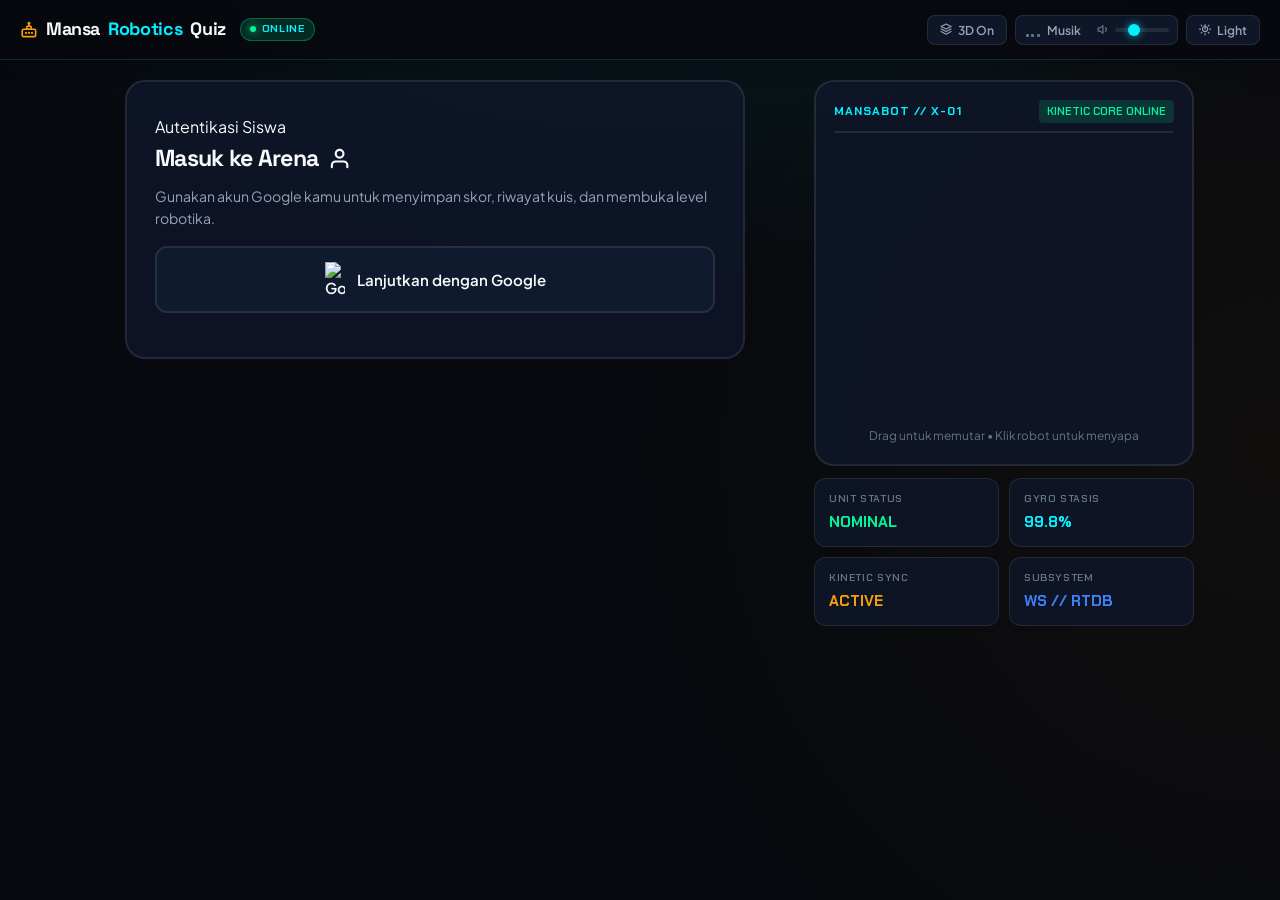
==== commit eee5e690: "feat(ui-ux): Mobile-first optimization, 3D tumble physics, shockwave rings, and dynamic Web Audio BG" ====
--- a/index.html
+++ b/index.html
@@ -36,12 +36,24 @@
       <svg class="ico" viewBox="0 0 24 24" fill="none" stroke="currentColor" stroke-width="2" stroke-linecap="round" stroke-linejoin="round"><polygon points="12 2 2 7 12 12 22 7 12 2"/><polyline points="2 17 12 22 22 17"/><polyline points="2 12 12 17 22 12"/></svg>
       <span id="robot-toggle-label">3D On</span>
     </button>
-    <!-- MUSIC TOGGLE -->
-    <button class="nav-icon-btn" id="music-toggle" onclick="toggleBGM()" title="Toggle Ambient Synthesizer Music">
-      <svg id="music-icon-on" class="ico" viewBox="0 0 24 24" fill="none" stroke="currentColor" stroke-width="2" stroke-linecap="round" stroke-linejoin="round" style="display:none"><path d="M9 18V5l12-2v13"/><circle cx="6" cy="18" r="3"/><circle cx="18" cy="16" r="3"/></svg>
-      <svg id="music-icon-off" class="ico" viewBox="0 0 24 24" fill="none" stroke="currentColor" stroke-width="2" stroke-linecap="round" stroke-linejoin="round"><path d="M9 18V5l12-2v13"/><circle cx="6" cy="18" r="3"/><circle cx="18" cy="16" r="3"/><line x1="1" y1="1" x2="23" y2="23" stroke="var(--red)"/></svg>
-      <span id="music-label">Musik</span>
-    </button>
+    <!-- MUSIC TOGGLE & VOLUME SLIDER -->
+    <div class="music-control-group" id="music-control-group">
+      <button class="nav-icon-btn music-btn" id="music-toggle" onclick="toggleBGM()" title="Toggle Cyber Audio Synthesizer">
+        <div class="eq-icon muted" id="eq-icon">
+          <span class="eq-bar bar-1"></span>
+          <span class="eq-bar bar-2"></span>
+          <span class="eq-bar bar-3"></span>
+        </div>
+        <span id="music-label">Musik</span>
+      </button>
+      <div class="bgm-volume-wrap" id="bgm-volume-wrap" title="Geser untuk mengatur volume musik">
+        <svg class="ico volume-ico" viewBox="0 0 24 24" fill="none" stroke="currentColor" stroke-width="2" stroke-linecap="round" stroke-linejoin="round">
+          <polygon points="11 5 6 9 2 9 2 15 6 15 11 19 11 5"></polygon>
+          <path d="M15.54 8.46a5 5 0 0 1 0 7.07"></path>
+        </svg>
+        <input type="range" class="bgm-slider" id="bgm-volume-slider" min="0" max="100" value="32" oninput="setBGMVolume(this.value)">
+      </div>
+    </div>
     <!-- THEME TOGGLE -->
     <button class="nav-icon-btn" id="theme-toggle" onclick="toggleTheme()" title="Toggle Dark/Light Mode">
       <svg id="theme-icon-moon" class="ico" viewBox="0 0 24 24" fill="none" stroke="currentColor" stroke-width="2" stroke-linecap="round" stroke-linejoin="round" style="display:none"><path d="M21 12.79A9 9 0 1 1 11.21 3 7 7 0 0 0 21 12.79z"/></svg>
@@ -316,6 +328,11 @@
 
   </div><!-- end .stage-deck -->
 </div><!-- end .page-wrapper -->
+
+<!-- FULLSCREEN TACTICAL ALARM & VICTORY AURORA VIGNETTES -->
+<div class="alarm-vignette" id="alarm-vignette"></div>
+<div class="victory-vignette" id="victory-vignette"></div>
+<canvas id="victory-confetti-canvas" class="victory-confetti-canvas"></canvas>
 
 <!-- FEEDBACK OVERLAY -->
 <div class="feedback-overlay" id="feedback-overlay" style="display:none">
@@ -578,10 +595,49 @@
 }
 
 function showScreen(id) {
-  document.querySelectorAll('.screen').forEach(s => s.classList.remove('active'));
+  const currentActive = document.querySelector('.screen.active');
   const target = document.getElementById('screen-' + id);
-  if (target) target.classList.add('active');
-}
+  if (!target) return;
+  if (currentActive === target) return;
+
+  // Adaptive Dynamic Synthesizer BGM track switching
+  if (window.BGM_ENGINE) {
+    if (id === 'quiz') {
+      window.BGM_ENGINE.setTrack('gameplay');
+    } else if (id === 'result') {
+      window.BGM_ENGINE.setTrack('victory');
+    } else {
+      window.BGM_ENGINE.setTrack('idle');
+    }
+  }
+
+  // 3D Companion reaction on key screens
+  if (window._robot3d) {
+    if (id === 'result') {
+      window._robot3d.triggerVictory();
+    } else if (id === 'waiting') {
+      window._robot3d.triggerSalute();
+    }
+  }
+
+  // Ultra-Smooth Screen Transition
+  if (currentActive) {
+    currentActive.classList.add('screen-exiting');
+    currentActive.classList.remove('active');
+    setTimeout(() => {
+      currentActive.classList.remove('screen-exiting');
+    }, 220);
+  }
+
+  target.classList.add('active', 'screen-entering');
+  setTimeout(() => {
+    target.classList.remove('screen-entering');
+  }, 340);
+
+  // Smooth scroll to top of console
+  window.scrollTo({ top: 0, behavior: 'smooth' });
+}
+window.showScreen = showScreen;
 
 function showError(id, msg) {
   const el = document.getElementById(id);
@@ -875,6 +931,8 @@
   document.getElementById('btn-user-next').style.display = 'none';
   document.getElementById('waiting-break-msg').style.display = 'none';
 
+  if (window.BGM_ENGINE) window.BGM_ENGINE.setTimerUrgent(false);
+
   const rankEl = document.getElementById('rank-badge');
   if (rankEl) rankEl.innerHTML = '';
   updateRankBadge(code);
@@ -885,6 +943,7 @@
   document.getElementById('question-text').textContent = q.q;
 
   const container = document.getElementById('options-container');
+  container.className = 'options'; // Clears tumble-falling and any previous effects
   container.innerHTML = '';
 
   const optIndexes = q.opts.map((_, i) => i);
@@ -898,7 +957,8 @@
   const keyLabels = ['A', 'B', 'C', 'D'];
   optIndexes.forEach((origIdx, newIdx) => {
     const btn = document.createElement('button');
-    btn.className = 'option-btn';
+    btn.className = 'option-btn option-enter';
+    btn.style.animationDelay = `${newIdx * 50}ms`;
     btn.innerHTML = `
       <div class="opt-key">${keyLabels[newIdx]}</div>
       <div class="opt-label">${q.opts[origIdx]}</div>
@@ -922,6 +982,7 @@
     timerEl.textContent = '❄️';
     timerEl.classList.remove('urgent');
     timerEl.style.color = 'var(--cyan)';
+    if (window.BGM_ENGINE) window.BGM_ENGINE.setTimerUrgent(false);
     return;
   }
   let t = seconds;
@@ -929,18 +990,25 @@
   timerEl.textContent = t;
   timerEl.style.color = '';
   timerEl.classList.remove('urgent');
+  if (window.BGM_ENGINE) window.BGM_ENGINE.setTimerUrgent(false);
 
   timerInterval = setInterval(() => {
     t--;
     timerEl.textContent = t;
-    if (t <= 5) timerEl.classList.add('urgent');
+    if (t <= 5) {
+      timerEl.classList.add('urgent');
+      if (window.BGM_ENGINE) window.BGM_ENGINE.setTimerUrgent(true);
+    } else {
+      if (window.BGM_ENGINE) window.BGM_ENGINE.setTimerUrgent(false);
+    }
     if (t <= 0) {
       clearInterval(timerInterval);
+      if (window.BGM_ENGINE) window.BGM_ENGINE.setTimerUrgent(false);
       if (!answered) {
         answered = true;
         revealAnswer(currentShuffledAns);
         SFX.timeout();
-        if (window._robot3d) window._robot3d.triggerWrong();
+        triggerWrongVibes(-1);
         showFeedback(false, 0, 15);
         writeLog(code, { type: 'answer_timeout', name: myName, q: currentQ });
         const nextQ = currentQ + 1;
@@ -954,18 +1022,65 @@
   }, 1000);
 }
 
+// ===== WRONG & CORRECT VIBES INTERACTION =====
+function triggerWrongVibes(chosenIdx) {
+  // 1. Fullscreen Tactical Red Alarm Vignette Pulse
+  const alertEl = document.getElementById('alarm-vignette');
+  if (alertEl) {
+    alertEl.classList.remove('active');
+    void alertEl.offsetWidth; // force reflow
+    alertEl.classList.add('active');
+  }
+
+  // 2. 3D Companion Recoil Shock & Ejection of red sparks + 3D warning shockwave
+  if (window._robot3d) {
+    window._robot3d.triggerWrong();
+  }
+
+  // 3. Staggered 3D Button Tumble / Gravity Fall Physics
+  const container = document.getElementById('options-container');
+  if (container) {
+    const btns = container.querySelectorAll('.option-btn');
+    if (chosenIdx >= 0 && btns[chosenIdx]) {
+      btns[chosenIdx].classList.add('picked-wrong');
+    }
+    // Give 250ms for the error shock glitch to register visually, then dramatic 3D collapse
+    setTimeout(() => {
+      container.classList.add('tumble-falling');
+      btns.forEach((btn, idx) => {
+        btn.classList.add(`tumble-${idx % 4}`);
+      });
+    }, 240);
+  }
+}
+
+function triggerCorrectVibes(btn) {
+  // 1. Fullscreen Emerald Victory Glow Pulse
+  const vicEl = document.getElementById('victory-vignette');
+  if (vicEl) {
+    vicEl.classList.remove('active');
+    void vicEl.offsetWidth; // force reflow
+    vicEl.classList.add('active');
+  }
+
+  // 2. Button 3D Elevation Pop
+  if (btn) {
+    btn.classList.add('picked-correct');
+  }
+
+  // 3. 3D Companion Celebration Spin
+  if (window._robot3d) {
+    window._robot3d.triggerCorrect();
+  }
+}
+window.triggerWrongVibes = triggerWrongVibes;
+window.triggerCorrectVibes = triggerCorrectVibes;
+
 async function answer(chosen, correct, btn, code, qIndex) {
   if (answered) return;
   answered = true;
   clearInterval(timerInterval);
-
-  const answerRef = ref(db, `rooms/${code}/players/${currentUser.uid}/answers/q${qIndex}`);
-  const alreadyAnswered = await get(answerRef);
-  if (alreadyAnswered.exists()) {
-    revealAnswer(correct, chosen);
-    afterAnswer(code);
-    return;
-  }
+  if (window.BGM_ENGINE) window.BGM_ENGINE.setTimerUrgent(false);
 
   const isCorrect = chosen === correct;
   if (isCorrect) myCorrect++;
@@ -990,12 +1105,8 @@
     if (myStreak >= streakThreshold && myStreak % streakThreshold === 0) {
       pendingItemPick = true;
     }
-    // 3D Robot Reaction
-    if (window._robot3d) window._robot3d.triggerCorrect();
   } else {
     myStreak = 0;
-    // 3D Robot Recoil
-    if (window._robot3d) window._robot3d.triggerWrong();
   }
 
   const rawPts = pts;
@@ -1013,24 +1124,32 @@
   document.getElementById('timer').style.color = '';
   updateStreakUI();
 
+  // INSTANT OPTIMISTIC ZERO-LATENCY FEEDBACK FOR MOBILE
+  revealAnswer(correct, chosen);
+  if (isCorrect) {
+    SFX.correct();
+    triggerCorrectVibes(btn);
+  } else {
+    SFX.wrong();
+    triggerWrongVibes(chosen);
+  }
+  showFeedback(isCorrect, pts, elapsed, rawPts, comboMultiplier, doubleApplied);
+
+  // Background Database Sync (Runs asynchronously without blocking UI animations)
   const nextQ = qIndex + 1;
-  await update(ref(db, `rooms/${code}/players/${currentUser.uid}`), {
+  update(ref(db, `rooms/${code}/players/${currentUser.uid}`), {
     score: myScore,
     correct: myCorrect,
     streak: myStreak,
     myQuestion: nextQ,
     [`answers/q${qIndex}`]: chosen
-  });
-
-  revealAnswer(correct, chosen);
-  if (isCorrect) SFX.correct(); else SFX.wrong();
-  showFeedback(isCorrect, pts, elapsed, rawPts, comboMultiplier, doubleApplied);
-  updateRankBadge(code);
+  }).catch(e => console.warn('Sync answer failed:', e));
 
   writeLog(code, isCorrect
     ? { type: 'answer_correct', name: myName, q: qIndex, pts }
     : { type: 'answer_wrong',   name: myName, q: qIndex }
   );
+  updateRankBadge(code);
 
   if (pendingItemPick) {
     setTimeout(() => {
@@ -1191,6 +1310,18 @@
 
   showScreen('result');
   setTimeout(() => SFX.victory(), 300);
+  if (window.ConfettiManager) {
+    setTimeout(() => window.ConfettiManager.burst(90), 200);
+  }
+  const vicEl = document.getElementById('victory-vignette');
+  if (vicEl) {
+    vicEl.classList.remove('active');
+    void vicEl.offsetWidth;
+    vicEl.classList.add('active');
+  }
+  if (window._robot3d) {
+    window._robot3d.triggerVictory();
+  }
 
   const resultShownAt = Date.now();
   const roomRef = ref(db, `rooms/${code}`);
@@ -1617,142 +1748,644 @@
   }
 };
 
-// ===== AMBIENT SYNTHESIZER MUSIC =====
-let _bgmCtx = null;
-let _bgmNodes = [];
-let _bgmPlaying = false;
-let _bgmEnabled = localStorage.getItem('quizBGM') !== 'off';
-
-function buildAmbientLoop() {
-  if (_bgmCtx && _bgmCtx.state !== 'closed') {
-    _bgmCtx.close().catch(()=>{});
-  }
-  _bgmNodes = [];
-  _bgmCtx = new (window.AudioContext || window.webkitAudioContext)();
-  const ctx = _bgmCtx;
-  const master = ctx.createGain();
-  master.gain.value = 0.08;
-  master.connect(ctx.destination);
-
-  function makePulse(freq, period, vol) {
-    const osc = ctx.createOscillator();
-    const g = ctx.createGain();
-    osc.type = 'sine';
-    osc.frequency.value = freq;
-    osc.connect(g);
-    g.connect(master);
-    g.gain.value = 0;
-    osc.start();
-    let up = true;
-    const id = setInterval(() => {
-      if (!_bgmPlaying) return;
-      const now = ctx.currentTime;
-      if (up) {
-        g.gain.cancelScheduledValues(now);
-        g.gain.setValueAtTime(0, now);
-        g.gain.linearRampToValueAtTime(vol, now + period * 0.4);
-        g.gain.linearRampToValueAtTime(0, now + period);
-      }
-      up = !up;
-    }, period * 500);
-    _bgmNodes.push({ osc, g, id });
-  }
-
-  function makePad(freq, detune, vol) {
-    const osc = ctx.createOscillator();
-    const g = ctx.createGain();
-    osc.type = 'triangle';
-    osc.frequency.value = freq;
-    osc.detune.value = detune;
-    osc.connect(g);
-    g.connect(master);
-    g.gain.value = vol;
-    osc.start();
-    _bgmNodes.push({ osc, g });
-  }
-
-  function makeShimmer(freq, rate, vol) {
-    const osc = ctx.createOscillator();
-    const lfo = ctx.createOscillator();
-    const lfoGain = ctx.createGain();
-    const g = ctx.createGain();
-    osc.type = 'sine';
-    osc.frequency.value = freq;
-    lfo.type = 'sine';
-    lfo.frequency.value = rate;
-    lfoGain.gain.value = freq * 0.015;
-    lfo.connect(lfoGain);
-    lfoGain.connect(osc.frequency);
-    osc.connect(g);
-    g.connect(master);
-    g.gain.value = vol;
-    lfo.start();
-    osc.start();
-    _bgmNodes.push({ osc, g, extra: [lfo, lfoGain] });
-  }
-
-  makePulse(80, 4, 0.6);
-  makePad(220, 0,   0.25);
-  makePad(220, 7,   0.2);
-  makePad(330, -5,  0.15);
-  makePad(440, 3,   0.1);
-  makeShimmer(880, 0.3, 0.06);
-  makeShimmer(1320, 0.2, 0.04);
-
-  _bgmPlaying = true;
-}
-
-function startBGM() {
-  if (!_bgmEnabled) return;
-  try {
-    buildAmbientLoop();
-    updateBGMLabel();
-  } catch(e) {}
-}
-
-function stopBGM() {
-  _bgmPlaying = false;
-  _bgmNodes.forEach(n => {
-    if (n.id) clearInterval(n.id);
-    if (n.osc) { try { n.osc.stop(); n.osc.disconnect(); } catch(e) {} }
-    if (n.extra) n.extra.forEach(x => { try { x.stop(); x.disconnect(); } catch(e) {} });
-  });
-  _bgmNodes = [];
-  if (_bgmCtx && _bgmCtx.state !== 'closed') {
-    _bgmCtx.close().catch(()=>{});
-    _bgmCtx = null;
-  }
-  updateBGMLabel();
-}
-
+// ===== ADAPTIVE DYNAMIC SYNTHESIZER BGM ENGINE (3 STATES) =====
+// Pure Web Audio API: Zero external audio files, zero 404s, mobile battery friendly.
+// States: 'idle' (Lobby / Hangar), 'gameplay' (124 BPM Cyber Beat), 'victory' (128 BPM Fanfare)
+const BGM_ENGINE = (function() {
+  let ctx = null;
+  let masterGain = null;
+  let currentTrack = null;
+  let activeTrackObj = null;
+  let isPlaying = false;
+  let isMuted = localStorage.getItem('quizBGM') === 'off';
+  const savedVol = localStorage.getItem('quizBGMVol');
+  let masterVolume = savedVol !== null ? parseFloat(savedVol) / 100 : 0.32;
+  if (isNaN(masterVolume) || masterVolume < 0 || masterVolume > 1) masterVolume = 0.32;
+
+  function getCtx() {
+    if (!ctx) {
+      const AudioCtx = window.AudioContext || window.webkitAudioContext;
+      ctx = new AudioCtx();
+      masterGain = ctx.createGain();
+      masterGain.gain.setValueAtTime(isMuted ? 0.0001 : masterVolume, ctx.currentTime);
+      masterGain.connect(ctx.destination);
+    }
+    if (ctx.state === 'suspended') {
+      ctx.resume().catch(() => {});
+    }
+    return ctx;
+  }
+
+  // --- TRACK 1: IDLE / LOBBY (Warm Ambient Cyber Lounge) ---
+  function createIdleTrack(audioCtx, outGain) {
+    const nodes = [];
+    const intervals = [];
+    const trackGain = audioCtx.createGain();
+    trackGain.gain.value = 0.0001;
+    trackGain.connect(outGain);
+
+    // Warm sub-bass drone (A1 / 55Hz)
+    try {
+      const subOsc = audioCtx.createOscillator();
+      const subGain = audioCtx.createGain();
+      const subFilter = audioCtx.createBiquadFilter();
+      subOsc.type = 'triangle';
+      subOsc.frequency.value = 55;
+      subFilter.type = 'lowpass';
+      subFilter.frequency.value = 130;
+      subGain.gain.value = 0.28;
+      subOsc.connect(subFilter);
+      subFilter.connect(subGain);
+      subGain.connect(trackGain);
+      subOsc.start();
+      nodes.push(subOsc);
+    } catch(e) {}
+
+    // Ambient Cyber Pad (Progression: Dm9, Bbmaj7, Fsus2, C/E)
+    const chordFreqs = [
+      [146.83, 220.00, 261.63, 329.63], // Dm9
+      [116.54, 233.08, 293.66, 349.23], // Bbmaj7
+      [174.61, 261.63, 349.23, 392.00], // Fsus2
+      [130.81, 196.00, 261.63, 329.63]  // C/E
+    ];
+    let chordIdx = 0;
+
+    const padVoices = chordFreqs[0].map(freq => {
+      try {
+        const osc = audioCtx.createOscillator();
+        const vGain = audioCtx.createGain();
+        const filter = audioCtx.createBiquadFilter();
+        osc.type = 'sawtooth';
+        osc.frequency.value = freq;
+        osc.detune.value = (Math.random() - 0.5) * 10;
+        filter.type = 'lowpass';
+        filter.frequency.value = 460;
+        vGain.gain.value = 0.042;
+        osc.connect(filter);
+        filter.connect(vGain);
+        vGain.connect(trackGain);
+        osc.start();
+        nodes.push(osc);
+        return { osc, vGain, filter };
+      } catch(e) { return null; }
+    }).filter(Boolean);
+
+    const chordTimer = setInterval(() => {
+      chordIdx = (chordIdx + 1) % chordFreqs.length;
+      const targetChord = chordFreqs[chordIdx];
+      const now = audioCtx.currentTime;
+      padVoices.forEach((voice, i) => {
+        try {
+          voice.osc.frequency.exponentialRampToValueAtTime(targetChord[i] || 220, now + 1.2);
+        } catch(e) {}
+      });
+    }, 4000);
+    intervals.push(chordTimer);
+
+    // Shimmering High Star Pings
+    const pentatonic = [587.33, 659.25, 880.00, 1046.50, 1174.66];
+    const shimmerTimer = setInterval(() => {
+      try {
+        const now = audioCtx.currentTime;
+        const note = pentatonic[Math.floor(Math.random() * pentatonic.length)];
+        const osc = audioCtx.createOscillator();
+        const g = audioCtx.createGain();
+        osc.type = 'sine';
+        osc.frequency.value = note;
+        g.gain.setValueAtTime(0.001, now);
+        g.gain.exponentialRampToValueAtTime(0.035, now + 0.06);
+        g.gain.exponentialRampToValueAtTime(0.0001, now + 0.7);
+        osc.connect(g);
+        g.connect(trackGain);
+        osc.start(now);
+        osc.stop(now + 0.75);
+      } catch(e) {}
+    }, 950);
+    intervals.push(shimmerTimer);
+
+    return {
+      trackGain,
+      nodes,
+      intervals,
+      stop() {
+        this.intervals.forEach(clearInterval);
+        this.nodes.forEach(n => { try { n.stop(); n.disconnect(); } catch(e) {} });
+        try { this.trackGain.disconnect(); } catch(e) {}
+      }
+    };
+  }
+
+  // --- TRACK 2: GAMEPLAY (124 BPM Driving Cyber Battle Groove with Sample-Accurate Lookahead) ---
+  function createGameplayTrack(audioCtx, outGain) {
+    const nodes = [];
+    const intervals = [];
+    const trackGain = audioCtx.createGain();
+    trackGain.gain.value = 0.0001;
+    trackGain.connect(outGain);
+
+    const bpm = 124;
+    const stepTime = (60 / bpm) / 4; // 16th note step (~0.1209s)
+
+    // Dynamic Bass Filter (opens up on countdown urgency)
+    const bassFilter = audioCtx.createBiquadFilter();
+    bassFilter.type = 'lowpass';
+    bassFilter.frequency.value = 750;
+    bassFilter.Q.value = 4.2;
+    bassFilter.connect(trackGain);
+
+    // Rolling Synth Bass Notes in D minor
+    const bassNotes = [
+      73.42, 73.42, 87.31, 73.42,  98.00, 73.42, 110.00, 87.31,
+      73.42, 73.42, 130.81, 73.42, 110.00, 98.00, 87.31, 73.42
+    ];
+
+    // Cyber Arpeggio Ostinato
+    const arpNotes = [
+      293.66, 349.23, 440.00, 587.33, 523.25, 440.00, 392.00, 440.00,
+      349.23, 392.00, 440.00, 523.25, 587.33, 523.25, 440.00, 349.23
+    ];
+
+    // White noise buffer for cyber hi-hat
+    const bufferSize = Math.floor(audioCtx.sampleRate * 0.06);
+    const noiseBuffer = audioCtx.createBuffer(1, bufferSize, audioCtx.sampleRate);
+    const output = noiseBuffer.getChannelData(0);
+    for (let i = 0; i < bufferSize; i++) {
+      output[i] = Math.random() * 2 - 1;
+    }
+
+    let nextNoteTime = audioCtx.currentTime + 0.05;
+    let step = 0;
+
+    const scheduleStep = (stepIdx, time) => {
+      // 1. Electronic Kick Drum (Quarter beats 0, 4, 8, 12)
+      if (stepIdx % 4 === 0) {
+        try {
+          const kickOsc = audioCtx.createOscillator();
+          const kickGain = audioCtx.createGain();
+          kickOsc.type = 'sine';
+          kickOsc.frequency.setValueAtTime(145, time);
+          kickOsc.frequency.exponentialRampToValueAtTime(42, time + 0.09);
+          kickGain.gain.setValueAtTime(0.35, time);
+          kickGain.gain.exponentialRampToValueAtTime(0.001, time + 0.12);
+          kickOsc.connect(kickGain);
+          kickGain.connect(trackGain);
+          kickOsc.start(time);
+          kickOsc.stop(time + 0.13);
+        } catch(e) {}
+      }
+
+      // 2. Offbeat Metallic Hi-Hat (Accented on off-beats)
+      if (stepIdx % 2 === 0) {
+        try {
+          const noise = audioCtx.createBufferSource();
+          noise.buffer = noiseBuffer;
+          const hFilter = audioCtx.createBiquadFilter();
+          hFilter.type = 'highpass';
+          hFilter.frequency.value = 7200;
+          const hGain = audioCtx.createGain();
+          const isAccent = (stepIdx % 4 === 2);
+          hGain.gain.setValueAtTime(isAccent ? 0.08 : 0.038, time);
+          hGain.gain.exponentialRampToValueAtTime(0.0001, time + (isAccent ? 0.06 : 0.035));
+          noise.connect(hFilter);
+          hFilter.connect(hGain);
+          hGain.connect(trackGain);
+          noise.start(time);
+          noise.stop(time + 0.07);
+        } catch(e) {}
+      }
+
+      // 3. Driving Synth Bass (16th notes)
+      try {
+        const bFreq = bassNotes[stepIdx % bassNotes.length];
+        const bOsc = audioCtx.createOscillator();
+        const bGain = audioCtx.createGain();
+        bOsc.type = 'sawtooth';
+        bOsc.frequency.setValueAtTime(bFreq, time);
+        bGain.gain.setValueAtTime(0.12, time);
+        bGain.gain.exponentialRampToValueAtTime(0.001, time + 0.10);
+        bOsc.connect(bGain);
+        bGain.connect(bassFilter);
+        bOsc.start(time);
+        bOsc.stop(time + 0.11);
+      } catch(e) {}
+
+      // 4. Arpeggio Tension Melodic Lead
+      if (stepIdx % 2 === 1) {
+        try {
+          const aFreq = arpNotes[stepIdx % arpNotes.length];
+          const aOsc = audioCtx.createOscillator();
+          const aGain = audioCtx.createGain();
+          aOsc.type = 'triangle';
+          aOsc.frequency.setValueAtTime(aFreq, time);
+          aGain.gain.setValueAtTime(0.048, time);
+          aGain.gain.exponentialRampToValueAtTime(0.0001, time + 0.13);
+          aOsc.connect(aGain);
+          aGain.connect(trackGain);
+          aOsc.start(time);
+          aOsc.stop(time + 0.14);
+        } catch(e) {}
+      }
+    };
+
+    const ticker = setInterval(() => {
+      while (nextNoteTime < audioCtx.currentTime + 0.12) {
+        scheduleStep(step, nextNoteTime);
+        nextNoteTime += stepTime;
+        step = (step + 1) % 16;
+      }
+    }, 25);
+    intervals.push(ticker);
+
+    return {
+      trackGain,
+      nodes,
+      intervals,
+      setUrgent(urgent) {
+        if (!audioCtx) return;
+        try {
+          const targetCutoff = urgent ? 1800 : 750;
+          bassFilter.frequency.setTargetAtTime(targetCutoff, audioCtx.currentTime, 0.25);
+        } catch(e) {}
+      },
+      stop() {
+        this.intervals.forEach(clearInterval);
+        this.nodes.forEach(n => { try { n.stop(); n.disconnect(); } catch(e) {} });
+        try { this.trackGain.disconnect(); } catch(e) {}
+      }
+    };
+  }
+
+  // --- TRACK 3: VICTORY / PODIUM (128 BPM Triumphant Fanfare with Lookahead) ---
+  function createVictoryTrack(audioCtx, outGain) {
+    const nodes = [];
+    const intervals = [];
+    const trackGain = audioCtx.createGain();
+    trackGain.gain.value = 0.0001;
+    trackGain.connect(outGain);
+
+    const bpm = 128;
+    const beatTime = 60 / bpm; // ~0.4687s
+
+    // Major celebratory chords: Cmaj7 -> G -> Am7 -> Fmaj7
+    const chords = [
+      [261.63, 329.63, 392.00, 523.25], // C major
+      [196.00, 246.94, 293.66, 392.00], // G major
+      [220.00, 261.63, 329.63, 440.00], // Am
+      [174.61, 220.00, 261.63, 349.23]  // F major
+    ];
+    const fanfareMelody = [
+      523.25, 659.25, 783.99, 1046.50,
+      783.99, 880.00, 1046.50, 1318.51
+    ];
+
+    let nextBeatTime = audioCtx.currentTime + 0.05;
+    let beat = 0;
+
+    const scheduleBeat = (beatIdx, time) => {
+      const chordIndex = Math.floor(beatIdx / 4) % chords.length;
+      const currentChord = chords[chordIndex];
+
+      // 1. Triumphant Brass Chord Hit
+      if (beatIdx % 2 === 0) {
+        currentChord.forEach(freq => {
+          try {
+            const osc = audioCtx.createOscillator();
+            const g = audioCtx.createGain();
+            const filt = audioCtx.createBiquadFilter();
+            osc.type = 'sawtooth';
+            osc.frequency.value = freq;
+            filt.type = 'lowpass';
+            filt.frequency.setValueAtTime(1400, time);
+            filt.frequency.exponentialRampToValueAtTime(700, time + 0.6);
+            g.gain.setValueAtTime(0.04, time);
+            g.gain.exponentialRampToValueAtTime(0.0001, time + 0.65);
+            osc.connect(filt);
+            filt.connect(g);
+            g.connect(trackGain);
+            osc.start(time);
+            osc.stop(time + 0.7);
+          } catch(e) {}
+        });
+      }
+
+      // 2. Celebratory Kick & Snare
+      try {
+        if (beatIdx % 2 === 0) {
+          const k = audioCtx.createOscillator();
+          const kg = audioCtx.createGain();
+          k.type = 'sine';
+          k.frequency.setValueAtTime(150, time);
+          k.frequency.exponentialRampToValueAtTime(50, time + 0.1);
+          kg.gain.setValueAtTime(0.3, time);
+          kg.gain.exponentialRampToValueAtTime(0.001, time + 0.12);
+          k.connect(kg);
+          kg.connect(trackGain);
+          k.start(time);
+          k.stop(time + 0.13);
+        } else {
+          const s = audioCtx.createOscillator();
+          const sg = audioCtx.createGain();
+          s.type = 'triangle';
+          s.frequency.setValueAtTime(220, time);
+          sg.gain.setValueAtTime(0.12, time);
+          sg.gain.exponentialRampToValueAtTime(0.001, time + 0.12);
+          s.connect(sg);
+          sg.connect(trackGain);
+          s.start(time);
+          s.stop(time + 0.13);
+        }
+      } catch(e) {}
+
+      // 3. Bright Fanfare Lead Chimes
+      try {
+        const mFreq = fanfareMelody[beatIdx % fanfareMelody.length];
+        const mOsc = audioCtx.createOscillator();
+        const mGain = audioCtx.createGain();
+        mOsc.type = 'triangle';
+        mOsc.frequency.setValueAtTime(mFreq, time);
+        mGain.gain.setValueAtTime(0.065, time);
+        mGain.gain.exponentialRampToValueAtTime(0.0001, time + 0.35);
+        mOsc.connect(mGain);
+        mGain.connect(trackGain);
+        mOsc.start(time);
+        mOsc.stop(time + 0.38);
+      } catch(e) {}
+    };
+
+    const ticker = setInterval(() => {
+      while (nextBeatTime < audioCtx.currentTime + 0.25) {
+        scheduleBeat(beat, nextBeatTime);
+        nextBeatTime += beatTime;
+        beat = (beat + 1) % 16;
+      }
+    }, 40);
+    intervals.push(ticker);
+
+    return {
+      trackGain,
+      nodes,
+      intervals,
+      stop() {
+        this.intervals.forEach(clearInterval);
+        this.nodes.forEach(n => { try { n.stop(); n.disconnect(); } catch(e) {} });
+        try { this.trackGain.disconnect(); } catch(e) {}
+      }
+    };
+  }
+
+  return {
+    init() {
+      this.updateUI();
+    },
+
+    unlock() {
+      const audioCtx = getCtx();
+      if (audioCtx.state === 'suspended') {
+        audioCtx.resume().catch(() => {});
+      }
+      if (!isMuted) {
+        isPlaying = true;
+        if (!activeTrackObj) {
+          this.setTrack(currentTrack || 'idle');
+        }
+      }
+      this.updateUI();
+    },
+
+    setVolume(percent) {
+      const val = Math.max(0, Math.min(100, parseFloat(percent) || 0)) / 100;
+      masterVolume = val;
+      localStorage.setItem('quizBGMVol', Math.round(val * 100));
+      const audioCtx = getCtx();
+      const now = audioCtx.currentTime;
+      if (!isMuted && masterGain) {
+        masterGain.gain.cancelScheduledValues(now);
+        masterGain.gain.setValueAtTime(masterGain.gain.value, now);
+        masterGain.gain.linearRampToValueAtTime(masterVolume, now + 0.08);
+      }
+      this.updateUI();
+    },
+
+    setTrack(trackName) {
+      if (!isMuted) {
+        isPlaying = true;
+      }
+      if (currentTrack === trackName && activeTrackObj) {
+        return;
+      }
+
+      const audioCtx = getCtx();
+      const now = audioCtx.currentTime;
+      const prevTrackObj = activeTrackObj;
+
+      // Smoothly cross-fade out previous track
+      if (prevTrackObj) {
+        try {
+          prevTrackObj.trackGain.gain.cancelScheduledValues(now);
+          prevTrackObj.trackGain.gain.setValueAtTime(prevTrackObj.trackGain.gain.value, now);
+          prevTrackObj.trackGain.gain.linearRampToValueAtTime(0.0001, now + 0.65);
+          setTimeout(() => {
+            prevTrackObj.stop();
+          }, 700);
+        } catch(e) {
+          prevTrackObj.stop();
+        }
+      }
+
+      // Smoothly cross-fade in new track
+      currentTrack = trackName;
+      let newTrackObj = null;
+      if (trackName === 'gameplay') {
+        newTrackObj = createGameplayTrack(audioCtx, masterGain);
+      } else if (trackName === 'victory') {
+        newTrackObj = createVictoryTrack(audioCtx, masterGain);
+      } else {
+        newTrackObj = createIdleTrack(audioCtx, masterGain);
+      }
+
+      activeTrackObj = newTrackObj;
+      newTrackObj.trackGain.gain.setValueAtTime(0.0001, now);
+      newTrackObj.trackGain.gain.linearRampToValueAtTime(1.0, now + 0.7);
+
+      this.updateUI();
+    },
+
+    setTimerUrgent(urgent) {
+      if (activeTrackObj && activeTrackObj.setUrgent) {
+        activeTrackObj.setUrgent(urgent);
+      }
+    },
+
+    toggle() {
+      isMuted = !isMuted;
+      localStorage.setItem('quizBGM', isMuted ? 'off' : 'on');
+      const audioCtx = getCtx();
+      const now = audioCtx.currentTime;
+      masterGain.gain.cancelScheduledValues(now);
+      if (isMuted) {
+        masterGain.gain.linearRampToValueAtTime(0.0001, now + 0.25);
+      } else {
+        isPlaying = true;
+        masterGain.gain.linearRampToValueAtTime(masterVolume, now + 0.25);
+        if (!currentTrack) {
+          this.setTrack('idle');
+        }
+      }
+      this.updateUI();
+    },
+
+    updateUI() {
+      const eq = document.getElementById('eq-icon');
+      const label = document.getElementById('music-label');
+      const slider = document.getElementById('bgm-volume-slider');
+      if (eq) {
+        if (!isMuted && isPlaying) {
+          eq.classList.add('playing');
+          eq.classList.remove('muted');
+        } else {
+          eq.classList.remove('playing');
+          eq.classList.add('muted');
+        }
+      }
+      if (label) {
+        label.textContent = isMuted ? 'Musik Off' : 'Musik On';
+      }
+      if (slider) {
+        slider.value = Math.round(masterVolume * 100);
+      }
+    }
+  };
+})();
+window.BGM_ENGINE = BGM_ENGINE;
+
+// ===== VICTORY CELEBRATION CONFETTI ENGINE =====
+const ConfettiManager = (function() {
+  let canvas = null;
+  let ctx = null;
+  let particles = [];
+  let animId = null;
+  let isActive = false;
+
+  function init() {
+    canvas = document.getElementById('victory-confetti-canvas');
+    if (!canvas) return;
+    ctx = canvas.getContext('2d');
+    resize();
+    window.addEventListener('resize', resize);
+  }
+
+  function resize() {
+    if (!canvas) return;
+    canvas.width = window.innerWidth;
+    canvas.height = window.innerHeight;
+  }
+
+  function burst(count = 90) {
+    if (!canvas) init();
+    if (!canvas || !ctx) return;
+    resize();
+    canvas.style.display = 'block';
+    isActive = true;
+
+    particles = [];
+    // Left cannon
+    for (let i = 0; i < count / 2; i++) {
+      particles.push(createParticle(0, canvas.height * 0.7, 1));
+    }
+    // Right cannon
+    for (let i = 0; i < count / 2; i++) {
+      particles.push(createParticle(canvas.width, canvas.height * 0.7, -1));
+    }
+
+    if (!animId) loop();
+
+    // Auto-stop after 4 seconds to conserve CPU/battery
+    setTimeout(() => {
+      isActive = false;
+    }, 4000);
+  }
+
+  function createParticle(x, y, dir) {
+    const angle = dir === 1
+      ? (-Math.PI / 4 + (Math.random() - 0.5) * 0.55)
+      : (-3 * Math.PI / 4 + (Math.random() - 0.5) * 0.55);
+    const speed = 11 + Math.random() * 15;
+    const colors = ['#00F59B', '#10B981', '#00F0FF', '#38BDF8', '#FFB800', '#F59E0B', '#FFFFFF'];
+    return {
+      x, y,
+      vx: Math.cos(angle) * speed,
+      vy: Math.sin(angle) * speed,
+      w: 8 + Math.random() * 8,
+      h: 5 + Math.random() * 6,
+      color: colors[Math.floor(Math.random() * colors.length)],
+      rotation: Math.random() * Math.PI * 2,
+      rotSpeed: (Math.random() - 0.5) * 0.25,
+      gravity: 0.36,
+      drag: 0.982,
+      opacity: 1
+    };
+  }
+
+  function loop() {
+    if (!ctx) return;
+    ctx.clearRect(0, 0, canvas.width, canvas.height);
+
+    for (let i = particles.length - 1; i >= 0; i--) {
+      const p = particles[i];
+      p.x += p.vx;
+      p.y += p.vy;
+      p.vx *= p.drag;
+      p.vy += p.gravity;
+      p.rotation += p.rotSpeed;
+
+      if (!isActive) {
+        p.opacity -= 0.025;
+      }
+
+      if (p.opacity <= 0 || p.y > canvas.height + 50) {
+        particles.splice(i, 1);
+        continue;
+      }
+
+      ctx.save();
+      ctx.translate(p.x, p.y);
+      ctx.rotate(p.rotation);
+      ctx.globalAlpha = Math.max(0, p.opacity);
+      ctx.fillStyle = p.color;
+      ctx.fillRect(-p.w / 2, -p.h / 2, p.w, p.h);
+      ctx.restore();
+    }
+
+    if (particles.length > 0) {
+      animId = requestAnimationFrame(loop);
+    } else {
+      animId = null;
+      if (canvas) canvas.style.display = 'none';
+    }
+  }
+
+  return { init, burst };
+})();
+window.ConfettiManager = ConfettiManager;
+
+// Global BGM wrappers
 window.toggleBGM = function() {
-  _bgmEnabled = !_bgmEnabled;
-  localStorage.setItem('quizBGM', _bgmEnabled ? 'on' : 'off');
-  if (_bgmEnabled) startBGM(); else stopBGM();
+  BGM_ENGINE.toggle();
 };
-
-function updateBGMLabel() {
-  const onIcon  = document.getElementById('music-icon-on');
-  const offIcon = document.getElementById('music-icon-off');
-  const label   = document.getElementById('music-label');
-  if (_bgmEnabled && _bgmPlaying) {
-    if (onIcon)  onIcon.style.display  = '';
-    if (offIcon) offIcon.style.display = 'none';
-    if (label)   label.textContent     = 'Musik';
-  } else {
-    if (onIcon)  onIcon.style.display  = 'none';
-    if (offIcon) offIcon.style.display = '';
-    if (label)   label.textContent     = 'Musik Off';
-  }
-}
-
-let _bgmStarted = false;
-document.addEventListener('click', () => {
-  if (!_bgmStarted && _bgmEnabled) {
-    _bgmStarted = true;
-    startBGM();
-  }
-}, { once: true });
+window.setBGMVolume = function(val) {
+  BGM_ENGINE.setVolume(val);
+};
+
+// Autoplay unlock listener on first user touch/click/gesture
+let _audioUnlocked = false;
+function unlockAudio() {
+  if (_audioUnlocked) return;
+  _audioUnlocked = true;
+  BGM_ENGINE.unlock();
+}
+['click', 'touchstart', 'keydown', 'pointerdown'].forEach(evt => {
+  document.addEventListener(evt, unlockAudio, { once: true });
+});
 
 // ===== DARK / LIGHT MODE TOGGLE =====
 let isLightMode = false;
--- a/style.css
+++ b/style.css
@@ -12,17 +12,21 @@
   --font-display:  'Space Grotesk', -apple-system, sans-serif;
   --font-mono:     'Chakra Petch', monospace;
 
-  /* Tactical Dark Palette (Default) */
-  --bg:            #080C14;
-  --card:          #0F172A;
-  --card2:         #131E33;
-  --card-hover:    #182642;
-  --navbar-bg:     #080C14;
+  /* Tactical Esports / Cyber-Robotics Dark Palette */
+  --bg:            #07090E;
+  --bg-gradient:   radial-gradient(ellipse 80% 60% at 50% -10%, rgba(0, 240, 255, 0.08), transparent 70%),
+                   radial-gradient(circle at 100% 50%, rgba(245, 158, 11, 0.04), transparent 50%),
+                   #07090E;
+  --card:          rgba(15, 23, 42, 0.82);
+  --card-solid:    #0E1626;
+  --card2:         rgba(19, 30, 51, 0.72);
+  --card-hover:    rgba(28, 44, 74, 0.90);
+  --navbar-bg:     rgba(7, 9, 14, 0.88);
   --navbar-text:   #F8FAFC;
-  --navbar-border: #1E293B;
-
-  --border:        #1E293B;
-  --border2:       #334155;
+  --navbar-border: rgba(0, 240, 255, 0.16);
+
+  --border:        rgba(255, 255, 255, 0.09);
+  --border2:       rgba(255, 255, 255, 0.18);
   --border-focus:  #00F0FF;
 
   --t1:            #F8FAFC;
@@ -30,23 +34,29 @@
   --t3:            #64748B;
 
   --accent:        #F59E0B;
-  --accent-hover:  #D97706;
-  --accent-dim:    rgba(245, 158, 11, 0.12);
-  --accent-dim2:   rgba(245, 158, 11, 0.22);
+  --accent-hover:  #FBBF24;
+  --accent-dim:    rgba(245, 158, 11, 0.14);
+  --accent-dim2:   rgba(245, 158, 11, 0.25);
+  --accent-glow:   0 0 20px rgba(245, 158, 11, 0.35);
 
   --cyan:          #00F0FF;
-  --cyan-dim:      rgba(0, 240, 255, 0.12);
+  --cyan-dim:      rgba(0, 240, 255, 0.14);
+  --cyan-glow:     0 0 20px rgba(0, 240, 255, 0.35);
 
   --navy:          #415D77;
   --navy2:         #8AAFC8;
 
-  --green:         #10B981;
-  --green-dim:     rgba(16, 185, 129, 0.12);
-  --red:           #EF4444;
-  --red-dim:       rgba(239, 68, 68, 0.14);
+  --green:         #00F59B;
+  --green-dim:     rgba(0, 245, 155, 0.14);
+  --green-glow:    0 0 24px rgba(0, 245, 155, 0.45);
+
+  --red:           #FF2A55;
+  --red-dim:       rgba(255, 42, 85, 0.16);
+  --red-glow:      0 0 24px rgba(255, 42, 85, 0.45);
+
   --blue:          #3B82F6;
-  --blue-dim:      rgba(59, 130, 246, 0.12);
-  --orange:        #EA580C;
+  --blue-dim:      rgba(59, 130, 246, 0.14);
+  --orange:        #FF7A00;
 
   --r-sm:          8px;
   --r-md:          12px;
@@ -55,21 +65,24 @@
 
   --ease-spring:   cubic-bezier(0.34, 1.56, 0.64, 1);
   --ease-smooth:   cubic-bezier(0.16, 1, 0.3, 1);
+  --glass-shadow:  0 8px 32px 0 rgba(0, 0, 0, 0.37);
 }
 
 /* ===== LIGHT MODE TOKENS (Titanium Drafting Surface) ===== */
 body.light-mode {
-  --bg:            #F1F5F9;
-  --card:          #FFFFFF;
-  --card2:         #F8FAFC;
-  --card-hover:    #F1F5F9;
-  --navbar-bg:     #FFFFFF;
+  --bg:            #F0F4F8;
+  --bg-gradient:   radial-gradient(ellipse 80% 60% at 50% -10%, rgba(2, 132, 199, 0.08), transparent 70%), #F0F4F8;
+  --card:          rgba(255, 255, 255, 0.92);
+  --card-solid:    #FFFFFF;
+  --card2:         rgba(241, 245, 249, 0.88);
+  --card-hover:    #E2E8F0;
+  --navbar-bg:     rgba(255, 255, 255, 0.90);
   --navbar-text:   #0F172A;
-  --navbar-border: #E2E8F0;
+  --navbar-border: rgba(2, 132, 199, 0.22);
 
   --border:        #E2E8F0;
   --border2:       #CBD5E1;
-  --border-focus:  #2563EB;
+  --border-focus:  #0284C7;
 
   --t1:            #0F172A;
   --t2:            #475569;
@@ -77,33 +90,39 @@
 
   --accent:        #D97706;
   --accent-hover:  #B45309;
-  --accent-dim:    rgba(217, 119, 6, 0.10);
-  --accent-dim2:   rgba(217, 119, 6, 0.18);
+  --accent-dim:    rgba(217, 119, 6, 0.12);
+  --accent-dim2:   rgba(217, 119, 6, 0.22);
+  --accent-glow:   0 0 16px rgba(217, 119, 6, 0.25);
 
   --cyan:          #0284C7;
-  --cyan-dim:      rgba(2, 132, 199, 0.10);
+  --cyan-dim:      rgba(2, 132, 199, 0.12);
+  --cyan-glow:     0 0 16px rgba(2, 132, 199, 0.25);
 
   --navy:          #1E293B;
   --navy2:         #334155;
 
   --green:         #059669;
-  --green-dim:     rgba(5, 150, 105, 0.10);
-  --red:           #DC2626;
-  --red-dim:       rgba(220, 38, 38, 0.10);
+  --green-dim:     rgba(5, 150, 105, 0.12);
+  --green-glow:    0 0 16px rgba(5, 150, 105, 0.25);
+
+  --red:           #E11D48;
+  --red-dim:       rgba(225, 29, 72, 0.12);
+  --red-glow:      0 0 16px rgba(225, 29, 72, 0.25);
+
   --blue:          #2563EB;
-  --blue-dim:      rgba(37, 99, 235, 0.10);
-  --orange:        #D97706;
+  --blue-dim:      rgba(37, 99, 235, 0.12);
+  --orange:        #EA580C;
 }
 
 body.dark-mode {
-  --bg:            #080C14;
-  --card:          #0F172A;
-  --card2:         #131E33;
-  --navbar-bg:     #080C14;
+  --bg:            #07090E;
+  --card:          rgba(15, 23, 42, 0.82);
+  --card2:         rgba(19, 30, 51, 0.72);
+  --navbar-bg:     rgba(7, 9, 14, 0.88);
   --navbar-text:   #F8FAFC;
-  --navbar-border: #1E293B;
-  --border:        #1E293B;
-  --border2:       #334155;
+  --navbar-border: rgba(0, 240, 255, 0.16);
+  --border:        rgba(255, 255, 255, 0.09);
+  --border2:       rgba(255, 255, 255, 0.18);
   --t1:            #F8FAFC;
   --t2:            #94A3B8;
   --t3:            #64748B;
@@ -119,17 +138,19 @@
 
 body {
   font-family: var(--font-sans);
-  background-color: var(--bg);
+  background: var(--bg-gradient);
+  background-attachment: fixed;
   color: var(--t1);
   min-height: 100dvh;
   display: flex;
   flex-direction: column;
   align-items: center;
-  padding: 0 0 40px;
+  padding: 0 0 max(40px, env(safe-area-inset-bottom, 40px));
   line-height: 1.6;
   -webkit-font-smoothing: antialiased;
   -moz-osx-font-smoothing: grayscale;
   overflow-x: hidden;
+  -webkit-tap-highlight-color: transparent;
 }
 
 :focus-visible {
@@ -150,8 +171,10 @@
 .navbar {
   width: 100%;
   background: var(--navbar-bg);
-  border-bottom: 2px solid var(--navbar-border);
-  padding: 0 24px;
+  backdrop-filter: blur(16px);
+  -webkit-backdrop-filter: blur(16px);
+  border-bottom: 1.5px solid var(--navbar-border);
+  padding: 0 20px;
   height: 60px;
   display: flex;
   align-items: center;
@@ -159,34 +182,37 @@
   position: sticky;
   top: 0;
   z-index: 500;
+  box-shadow: 0 4px 20px rgba(0, 0, 0, 0.25);
 }
 
 .navbar-brand {
   font-family: var(--font-display);
-  font-size: 1.15rem;
+  font-size: 1.12rem;
   font-weight: 700;
   color: var(--navbar-text);
   letter-spacing: -0.02em;
   display: flex;
   align-items: center;
   gap: 8px;
+  user-select: none;
 }
 .navbar-brand span {
-  color: var(--accent);
+  color: var(--cyan);
 }
 .navbar-brand .sys-indicator {
   display: inline-flex;
   align-items: center;
   gap: 6px;
   font-family: var(--font-mono);
-  font-size: 0.68rem;
+  font-size: 0.65rem;
   font-weight: 700;
   color: var(--green);
   background: var(--green-dim);
+  border: 1px solid rgba(0, 245, 155, 0.3);
   border-radius: 99px;
-  padding: 2px 10px;
-  margin-left: 8px;
-  letter-spacing: 0.05em;
+  padding: 2px 9px;
+  margin-left: 6px;
+  letter-spacing: 0.06em;
   text-transform: uppercase;
 }
 .navbar-brand .sys-dot {
@@ -194,6 +220,7 @@
   height: 6px;
   border-radius: 50%;
   background: var(--green);
+  box-shadow: 0 0 8px var(--green);
   animation: pulseDot 2s infinite;
 }
 @keyframes pulseDot {
@@ -204,7 +231,7 @@
 .navbar-controls {
   display: flex;
   align-items: center;
-  gap: 10px;
+  gap: 8px;
 }
 
 .nav-icon-btn {
@@ -213,30 +240,131 @@
   border-radius: var(--r-sm);
   color: var(--t2);
   cursor: pointer;
-  padding: 6px 14px;
-  font-size: 0.78rem;
+  padding: 6px 12px;
+  font-size: 0.76rem;
   font-weight: 600;
   font-family: var(--font-sans);
   display: inline-flex;
   align-items: center;
   gap: 6px;
-  transition: background-color 0.18s, color 0.18s, border-color 0.18s, transform 0.15s;
+  transition: background-color 0.18s, color 0.18s, border-color 0.18s, transform 0.15s, box-shadow 0.18s;
+  touch-action: manipulation;
+  user-select: none;
 }
 .nav-icon-btn:hover {
   background: var(--card-hover);
-  border-color: var(--border2);
+  border-color: var(--cyan);
   color: var(--t1);
+  box-shadow: 0 0 12px rgba(0, 240, 255, 0.2);
   transform: translateY(-1px);
 }
 .nav-icon-btn:active {
-  transform: translateY(1px);
+  transform: translateY(1px) scale(0.98);
+}
+
+/* Equalizer Bars Animation for Music Toggle */
+.eq-icon {
+  display: flex;
+  align-items: flex-end;
+  gap: 2.5px;
+  width: 15px;
+  height: 14px;
+}
+.eq-bar {
+  width: 3px;
+  height: 3px;
+  background: var(--cyan);
+  border-radius: 1px;
+  transition: height 0.18s ease, background-color 0.18s;
+}
+.eq-icon.playing .bar-1 { animation: eqBounce1 0.65s infinite alternate ease-in-out; }
+.eq-icon.playing .bar-2 { animation: eqBounce2 0.45s infinite alternate ease-in-out; }
+.eq-icon.playing .bar-3 { animation: eqBounce3 0.55s infinite alternate ease-in-out; }
+
+.eq-icon.muted .eq-bar {
+  background: var(--t3);
+  height: 3px !important;
+  animation: none !important;
+}
+
+@keyframes eqBounce1 { 0% { height: 3px; } 100% { height: 14px; } }
+@keyframes eqBounce2 { 0% { height: 13px; } 100% { height: 4px; } }
+@keyframes eqBounce3 { 0% { height: 6px; } 100% { height: 14px; } }
+
+/* Music Control Group with Equalizer and Volume Slider */
+.music-control-group {
+  display: inline-flex;
+  align-items: center;
+  background: var(--card2);
+  border: 1.5px solid var(--border);
+  border-radius: var(--r-sm);
+  padding: 0 8px 0 0;
+  gap: 6px;
+  transition: border-color 0.2s, box-shadow 0.2s;
+}
+.music-control-group:hover,
+.music-control-group:focus-within {
+  border-color: var(--cyan);
+  box-shadow: 0 0 12px rgba(0, 240, 255, 0.2);
+}
+.music-control-group .music-btn {
+  border: none;
+  background: transparent;
+  padding: 6px 10px;
+  box-shadow: none !important;
+  transform: none !important;
+}
+.bgm-volume-wrap {
+  display: inline-flex;
+  align-items: center;
+  gap: 5px;
+}
+.bgm-volume-wrap .volume-ico {
+  width: 13px;
+  height: 13px;
+  color: var(--t3);
+  flex-shrink: 0;
+}
+.bgm-slider {
+  -webkit-appearance: none;
+  appearance: none;
+  width: 54px;
+  height: 4px;
+  border-radius: 2px;
+  background: var(--border);
+  outline: none;
+  cursor: pointer;
+  transition: background-color 0.2s;
+}
+.bgm-slider::-webkit-slider-thumb {
+  -webkit-appearance: none;
+  appearance: none;
+  width: 12px;
+  height: 12px;
+  border-radius: 50%;
+  background: var(--cyan);
+  box-shadow: 0 0 8px rgba(0, 240, 255, 0.7);
+  cursor: pointer;
+  transition: transform 0.15s;
+}
+.bgm-slider::-webkit-slider-thumb:hover {
+  transform: scale(1.25);
+}
+.bgm-slider::-moz-range-thumb {
+  width: 12px;
+  height: 12px;
+  border-radius: 50%;
+  background: var(--cyan);
+  border: none;
+  box-shadow: 0 0 8px rgba(0, 240, 255, 0.7);
+  cursor: pointer;
 }
 
 /* ===== MAIN COMMAND DECK & DUAL-ZONE STAGE ===== */
 .page-wrapper {
   width: 100%;
   max-width: 1140px;
-  padding: 24px 20px 0;
+  padding: 20px 16px 0;
   display: flex;
   justify-content: center;
 }
@@ -245,14 +373,14 @@
   width: 100%;
   display: grid;
   grid-template-columns: 1fr;
-  gap: 24px;
+  gap: 20px;
   align-items: start;
 }
 
 @media (min-width: 960px) {
   .stage-deck {
     grid-template-columns: minmax(0, 1fr) 380px;
-    gap: 32px;
+    gap: 30px;
   }
 }
 
@@ -260,22 +388,33 @@
   width: 100%;
   max-width: 620px;
   margin: 0 auto;
+  display: grid;
+  grid-template-columns: 1fr;
+  grid-template-rows: auto;
+  align-items: start;
 }
 
 .telemetry-bay {
   display: flex;
   flex-direction: column;
-  gap: 14px;
+  gap: 12px;
   position: sticky;
-  top: 84px;
+  top: 80px;
 }
 
 @media (max-width: 959px) {
+  .stage-deck {
+    display: flex;
+    flex-direction: column;
+    gap: 16px;
+  }
   .telemetry-bay {
+    order: -1; /* Puts 3D companion prominently at top on mobile phones! */
     position: relative;
     top: 0;
     max-width: 620px;
-    margin: 0 auto 16px;
+    width: 100%;
+    margin: 0 auto;
   }
 }
 
@@ -493,15 +632,48 @@
 .btn-red    { background: var(--red); color: #fff; }
 .btn-orange { background: var(--orange); color: #fff; }
 
-/* ===== SCREEN TOGGLE ===== */
-.screen { display: none; }
+/* ===== SCREEN TOGGLE WITH SMOOTH TRANSITIONS ===== */
+.screen {
+  grid-area: 1 / 1;
+  width: 100%;
+  display: none;
+  opacity: 0;
+  transform: translateY(12px) scale(0.985);
+  transition: opacity 0.28s cubic-bezier(0.16, 1, 0.3, 1), transform 0.28s cubic-bezier(0.16, 1, 0.3, 1);
+}
 .screen.active {
   display: block;
-  animation: screenFadeIn 0.25s var(--ease-smooth);
-}
-@keyframes screenFadeIn {
-  from { opacity: 0; transform: translateY(6px); }
-  to   { opacity: 1; transform: translateY(0); }
+  opacity: 1;
+  transform: translateY(0) scale(1);
+}
+.screen.screen-entering {
+  display: block;
+  animation: screenGlideIn 0.32s cubic-bezier(0.16, 1, 0.3, 1) forwards;
+}
+.screen.screen-exiting {
+  display: block;
+  animation: screenGlideOut 0.22s cubic-bezier(0.16, 1, 0.3, 1) forwards;
+  pointer-events: none;
+}
+@keyframes screenGlideIn {
+  from {
+    opacity: 0;
+    transform: translateY(16px) scale(0.98);
+  }
+  to {
+    opacity: 1;
+    transform: translateY(0) scale(1);
+  }
+}
+@keyframes screenGlideOut {
+  from {
+    opacity: 1;
+    transform: translateY(0) scale(1);
+  }
+  to {
+    opacity: 0;
+    transform: translateY(-10px) scale(0.985);
+  }
 }
 
 /* ===== UTILITY & ALERTS ===== */
@@ -673,71 +845,204 @@
   letter-spacing: -0.01em;
 }
 
-/* Tactical Options */
+/* Tactical Options & 3D Dramatic Physics System */
 .options {
   display: flex;
   flex-direction: column;
-  gap: 10px;
+  gap: 11px;
+  perspective: 1000px;
+  transform-style: preserve-3d;
+  position: relative;
 }
 
 .option-btn {
   padding: 14px 18px;
+  min-height: 52px;
   border-radius: var(--r-md);
-  border: 2px solid var(--border);
+  border: 1.5px solid var(--border);
   background: var(--card2);
   color: var(--t1);
   font-family: var(--font-sans);
-  font-size: 0.94rem;
+  font-size: 0.95rem;
   font-weight: 600;
   text-align: left;
   cursor: pointer;
   display: flex;
   align-items: center;
   gap: 14px;
-  transition: border-color 0.15s, background-color 0.15s, transform 0.1s;
+  transition: border-color 0.2s, background-color 0.2s, transform 0.18s cubic-bezier(0.34, 1.56, 0.64, 1), box-shadow 0.2s;
   user-select: none;
-}
+  touch-action: manipulation;
+  position: relative;
+  will-change: transform, opacity;
+}
+
+/* Staggered entrance for each question */
+.option-btn.option-enter {
+  animation: optionEntrance 0.32s cubic-bezier(0.16, 1, 0.3, 1) backwards;
+}
+@keyframes optionEntrance {
+  from {
+    opacity: 0;
+    transform: translateY(14px) scale(0.97);
+  }
+  to {
+    opacity: 1;
+    transform: translateY(0) scale(1);
+  }
+}
+
 .option-btn:hover:not(:disabled) {
   border-color: var(--cyan);
   background: var(--card-hover);
-  transform: translateX(3px);
+  box-shadow: 0 0 16px rgba(0, 240, 255, 0.16);
+  transform: translateX(4px);
 }
 .option-btn:active:not(:disabled) {
-  transform: scale(0.99);
+  transform: scale(0.975);
 }
 .option-btn .opt-key {
   font-family: var(--font-mono);
-  font-size: 0.78rem;
+  font-size: 0.8rem;
   font-weight: 700;
   color: var(--cyan);
   background: var(--cyan-dim);
+  border: 1px solid rgba(0, 240, 255, 0.3);
   border-radius: 6px;
-  width: 28px;
-  height: 28px;
+  width: 30px;
+  height: 30px;
   display: flex;
   align-items: center;
   justify-content: center;
   flex-shrink: 0;
+  transition: background-color 0.18s, color 0.18s, border-color 0.18s;
 }
 .option-btn .opt-label {
   flex: 1;
-}
-
-.option-btn.correct {
+  line-height: 1.4;
+}
+
+.option-btn.correct, .option-btn.reveal {
   border-color: var(--green) !important;
   background: var(--green-dim) !important;
   color: var(--green) !important;
-}
+  box-shadow: var(--green-glow) !important;
+}
+.option-btn.picked-correct {
+  transform: scale(1.025) translateZ(10px);
+  animation: correctPop 0.45s cubic-bezier(0.34, 1.56, 0.64, 1) forwards;
+}
+@keyframes correctPop {
+  0%   { transform: scale(0.97); }
+  50%  { transform: scale(1.04); }
+  100% { transform: scale(1.02); }
+}
+
 .option-btn.wrong {
   border-color: var(--red) !important;
   background: var(--red-dim) !important;
   color: var(--red) !important;
-}
-.option-btn.reveal {
-  border-color: var(--green) !important;
-  background: var(--green-dim) !important;
-  color: var(--green) !important;
-}
+  box-shadow: var(--red-glow) !important;
+}
+
+/* Electric Spasm Shock when picking wrong answer */
+.option-btn.picked-wrong {
+  border-color: var(--red) !important;
+  background: var(--red-dim) !important;
+  color: var(--red) !important;
+  box-shadow: 0 0 25px rgba(255, 42, 85, 0.6) !important;
+  animation: wrongGlitchSpasm 0.35s ease forwards;
+}
+@keyframes wrongGlitchSpasm {
+  0%   { transform: translate(0, 0) scale(1); }
+  20%  { transform: translate(-8px, 2px) scale(0.98); }
+  40%  { transform: translate(8px, -2px) scale(1.02); }
+  60%  { transform: translate(-5px, -1px) scale(0.99); }
+  80%  { transform: translate(4px, 1px) scale(1.01); }
+  100% { transform: translate(0, 0) scale(1); }
+}
+
+/* 3D Gravity Tumble Animations (Falling all buttons on wrong answer) */
+.options.tumble-falling {
+  pointer-events: none;
+}
+.options.tumble-falling .option-btn.tumble-0 {
+  animation: tumbleDrop0 0.9s cubic-bezier(0.5, 0, 0.75, 0) 0.12s forwards !important;
+}
+.options.tumble-falling .option-btn.tumble-1 {
+  animation: tumbleDrop1 0.95s cubic-bezier(0.5, 0, 0.75, 0) 0.18s forwards !important;
+}
+.options.tumble-falling .option-btn.tumble-2 {
+  animation: tumbleDrop2 0.88s cubic-bezier(0.5, 0, 0.75, 0) 0.08s forwards !important;
+}
+.options.tumble-falling .option-btn.tumble-3 {
+  animation: tumbleDrop3 0.92s cubic-bezier(0.5, 0, 0.75, 0) 0.24s forwards !important;
+}
+
+@keyframes tumbleDrop0 {
+  0% {
+    transform: translate3d(0, 0, 0) rotate(0deg);
+    opacity: 1;
+  }
+  30% {
+    transform: translate3d(-14px, 40px, 30px) rotateZ(-12deg) rotateX(25deg);
+    opacity: 0.95;
+  }
+  100% {
+    transform: translate3d(-16px, 620px, 110px) rotateZ(-38deg) rotateX(65deg);
+    opacity: 0;
+    filter: blur(3px);
+  }
+}
+
+@keyframes tumbleDrop1 {
+  0% {
+    transform: translate3d(0, 0, 0) rotate(0deg);
+    opacity: 1;
+  }
+  30% {
+    transform: translate3d(14px, 45px, -25px) rotateZ(12deg) rotateY(-20deg);
+    opacity: 0.95;
+  }
+  100% {
+    transform: translate3d(16px, 640px, -70px) rotateZ(40deg) rotateY(-55deg);
+    opacity: 0;
+    filter: blur(3px);
+  }
+}
+
+@keyframes tumbleDrop2 {
+  0% {
+    transform: translate3d(0, 0, 0) rotate(0deg);
+    opacity: 1;
+  }
+  30% {
+    transform: translate3d(-12px, 48px, -40px) rotateZ(-15deg) rotateY(25deg);
+    opacity: 0.95;
+  }
+  100% {
+    transform: translate3d(-14px, 650px, -100px) rotateZ(-45deg) rotateY(60deg);
+    opacity: 0;
+    filter: blur(3px);
+  }
+}
+
+@keyframes tumbleDrop3 {
+  0% {
+    transform: translate3d(0, 0, 0) rotate(0deg);
+    opacity: 1;
+  }
+  30% {
+    transform: translate3d(12px, 42px, 45px) rotateZ(10deg) rotateX(-20deg);
+    opacity: 0.95;
+  }
+  100% {
+    transform: translate3d(15px, 610px, 120px) rotateZ(32deg) rotateX(-65deg);
+    opacity: 0;
+    filter: blur(3px);
+  }
+}
+
 .option-btn:disabled {
   cursor: default;
 }
@@ -924,45 +1229,57 @@
 }
 
 /* ===================================================
-   FEEDBACK OVERLAY
+   FEEDBACK HUD VERDICT BANNER (Non-blocking Floating HUD)
    =================================================== */
 .feedback-overlay {
   position: fixed;
   inset: 0;
-  background: rgba(8, 12, 20, 0.75);
-  display: flex;
-  align-items: center;
+  background: transparent;
+  pointer-events: none;
+  display: flex;
+  align-items: flex-start;
   justify-content: center;
-  z-index: 800;
+  padding-top: max(80px, env(safe-area-inset-top, 80px));
+  z-index: 850;
 }
 .feedback-box {
-  padding: 32px 56px;
+  padding: 16px 32px;
   border-radius: var(--r-xl);
   text-align: center;
-  font-size: 1.35rem;
+  font-size: 1.2rem;
   font-weight: 800;
   font-family: var(--font-display);
-  animation: feedbackPop 0.22s var(--ease-spring);
-}
-@keyframes feedbackPop {
-  0%   { transform: scale(0.85); opacity: 0; }
-  100% { transform: scale(1);    opacity: 1; }
+  letter-spacing: -0.01em;
+  backdrop-filter: blur(20px);
+  -webkit-backdrop-filter: blur(20px);
+  animation: feedbackGlideDown 0.35s cubic-bezier(0.16, 1, 0.3, 1);
+  box-shadow: 0 16px 36px rgba(0, 0, 0, 0.5);
+  display: flex;
+  flex-direction: column;
+  align-items: center;
+  gap: 4px;
+}
+@keyframes feedbackGlideDown {
+  0%   { transform: translateY(-24px) scale(0.92); opacity: 0; }
+  100% { transform: translateY(0) scale(1);        opacity: 1; }
 }
 .feedback-box.correct {
-  background: var(--card);
-  border: 2px solid var(--green);
+  background: rgba(10, 24, 20, 0.92);
+  border: 1.5px solid var(--green);
   color: var(--green);
+  box-shadow: 0 12px 32px rgba(0, 245, 155, 0.28), inset 0 0 16px rgba(0, 245, 155, 0.12);
 }
 .feedback-box.wrong {
-  background: var(--card);
-  border: 2px solid var(--red);
+  background: rgba(28, 12, 18, 0.92);
+  border: 1.5px solid var(--red);
   color: var(--red);
+  box-shadow: 0 12px 32px rgba(255, 42, 85, 0.28), inset 0 0 16px rgba(255, 42, 85, 0.12);
 }
 .feedback-box .pts {
   font-family: var(--font-mono);
-  font-size: 2.4rem;
+  font-size: 2rem;
   font-weight: 800;
-  margin-top: 6px;
+  margin-top: 4px;
   color: var(--t1);
 }
 
@@ -1206,9 +1523,200 @@
 ::-webkit-scrollbar-track { background: transparent; }
 ::-webkit-scrollbar-thumb { background: var(--border2); border-radius: 99px; }
 
+/* ===================================================
+   TACTICAL RED ALARM & VICTORY AURORA VIGNETTES
+   =================================================== */
+.alarm-vignette {
+  position: fixed;
+  inset: 0;
+  pointer-events: none;
+  z-index: 9990;
+  opacity: 0;
+  background: radial-gradient(circle at center, transparent 35%, rgba(255, 42, 85, 0.35) 80%, rgba(255, 42, 85, 0.65) 100%);
+  mix-blend-mode: screen;
+  transition: opacity 0.15s ease;
+}
+.alarm-vignette.active {
+  animation: alarmPulse 1.2s cubic-bezier(0.2, 0.8, 0.2, 1) forwards;
+}
+@keyframes alarmPulse {
+  0%   { opacity: 0; }
+  15%  { opacity: 1; }
+  35%  { opacity: 0.35; }
+  55%  { opacity: 0.85; }
+  100% { opacity: 0; }
+}
+
+.victory-vignette {
+  position: fixed;
+  inset: 0;
+  pointer-events: none;
+  z-index: 9989;
+  opacity: 0;
+  background: radial-gradient(circle at center, rgba(0, 245, 155, 0.08) 20%, rgba(0, 245, 155, 0.28) 75%, rgba(0, 240, 255, 0.45) 100%);
+  transition: opacity 0.3s ease;
+}
+.victory-vignette.active {
+  animation: victoryPulse 2.8s cubic-bezier(0.16, 1, 0.3, 1) forwards;
+}
+@keyframes victoryPulse {
+  0%   { opacity: 0; transform: scale(0.96); }
+  20%  { opacity: 1; transform: scale(1); }
+  75%  { opacity: 0.75; }
+  100% { opacity: 0; }
+}
+
+.victory-confetti-canvas {
+  position: fixed;
+  inset: 0;
+  width: 100%;
+  height: 100%;
+  pointer-events: none;
+  z-index: 9998;
+  display: none;
+}
+
+/* ===================================================
+   MOBILE-FIRST RESPONSIVE OPTIMIZATIONS
+   =================================================== */
+@media (max-width: 959px) {
+  .nav-icon-btn {
+    min-height: 40px;
+    padding: 6px 11px;
+  }
+  .music-control-group {
+    min-height: 40px;
+  }
+  .robot-canvas-frame {
+    padding: 10px 12px 8px;
+    border-radius: var(--r-lg);
+  }
+  #robot-canvas-container {
+    height: 160px;
+  }
+  .robot-caption {
+    font-size: 0.7rem;
+    margin-top: 3px;
+  }
+  .telemetry-specs {
+    grid-template-columns: repeat(4, 1fr);
+    gap: 6px;
+  }
+  .spec-box {
+    padding: 6px 8px;
+    text-align: center;
+    border-radius: var(--r-sm);
+  }
+  .spec-lbl {
+    font-size: 0.58rem;
+    letter-spacing: 0.04em;
+  }
+  .spec-val {
+    font-size: 0.78rem;
+  }
+  /* On mobile quiz, keep 3D robot sleek and hide static specs to prevent scrolling */
+  .stage-deck:has(#screen-quiz.active) .telemetry-specs {
+    display: none;
+  }
+  .stage-deck:has(#screen-quiz.active) #robot-canvas-container {
+    height: 125px;
+  }
+}
+
+@media (max-width: 600px) {
+  .navbar {
+    padding: 0 10px;
+    height: 56px;
+  }
+  .navbar-brand {
+    font-size: 0.92rem;
+    gap: 6px;
+    white-space: nowrap;
+  }
+  .navbar-brand .sys-indicator {
+    display: none !important;
+  }
+  #robot-toggle-label,
+  #music-label,
+  #theme-label {
+    display: none !important;
+  }
+  .navbar-controls {
+    gap: 5px;
+  }
+  .nav-icon-btn {
+    padding: 6px 8px;
+    min-height: 38px;
+  }
+  .music-control-group {
+    padding: 0 6px 0 0;
+    gap: 4px;
+    min-height: 38px;
+  }
+  .music-control-group .music-btn {
+    padding: 6px 6px;
+  }
+  .bgm-slider {
+    width: 38px;
+  }
+}
+
 @media (max-width: 480px) {
-  .card { padding: 22px 18px; }
-  .room-code { font-size: 2.2rem; letter-spacing: 8px; padding: 14px; }
-  .item-slot { width: 48px; height: 48px; }
-  #robot-canvas-container { height: 220px; }
-}
+  .page-wrapper {
+    padding: 10px 8px 0;
+  }
+  .card {
+    padding: 16px 14px;
+    border-radius: var(--r-lg);
+    margin-bottom: 12px;
+  }
+  .card h2 {
+    font-size: 1.2rem;
+  }
+  #robot-canvas-container {
+    height: 135px;
+  }
+  .stage-deck:has(#screen-quiz.active) #robot-canvas-container {
+    height: 110px;
+  }
+  .question-text {
+    font-size: 1.02rem;
+    line-height: 1.45;
+    margin-bottom: 14px;
+  }
+  .options {
+    gap: 9px;
+  }
+  .option-btn {
+    padding: 12px 14px;
+    min-height: 52px;
+    font-size: 0.92rem;
+    gap: 12px;
+  }
+  .option-btn .opt-key {
+    width: 28px;
+    height: 28px;
+    font-size: 0.74rem;
+  }
+  .timer {
+    font-size: 1.3rem;
+    padding: 3px 10px;
+    min-width: 46px;
+  }
+  .room-code {
+    font-size: 2.1rem;
+    letter-spacing: 6px;
+    padding: 12px;
+  }
+  .item-slot {
+    width: 48px;
+    height: 48px;
+  }
+  .item-label {
+    font-size: 0.55rem;
+  }
+  .emot-btn {
+    font-size: 1.15rem;
+    padding: 5px 9px;
+  }
+}
